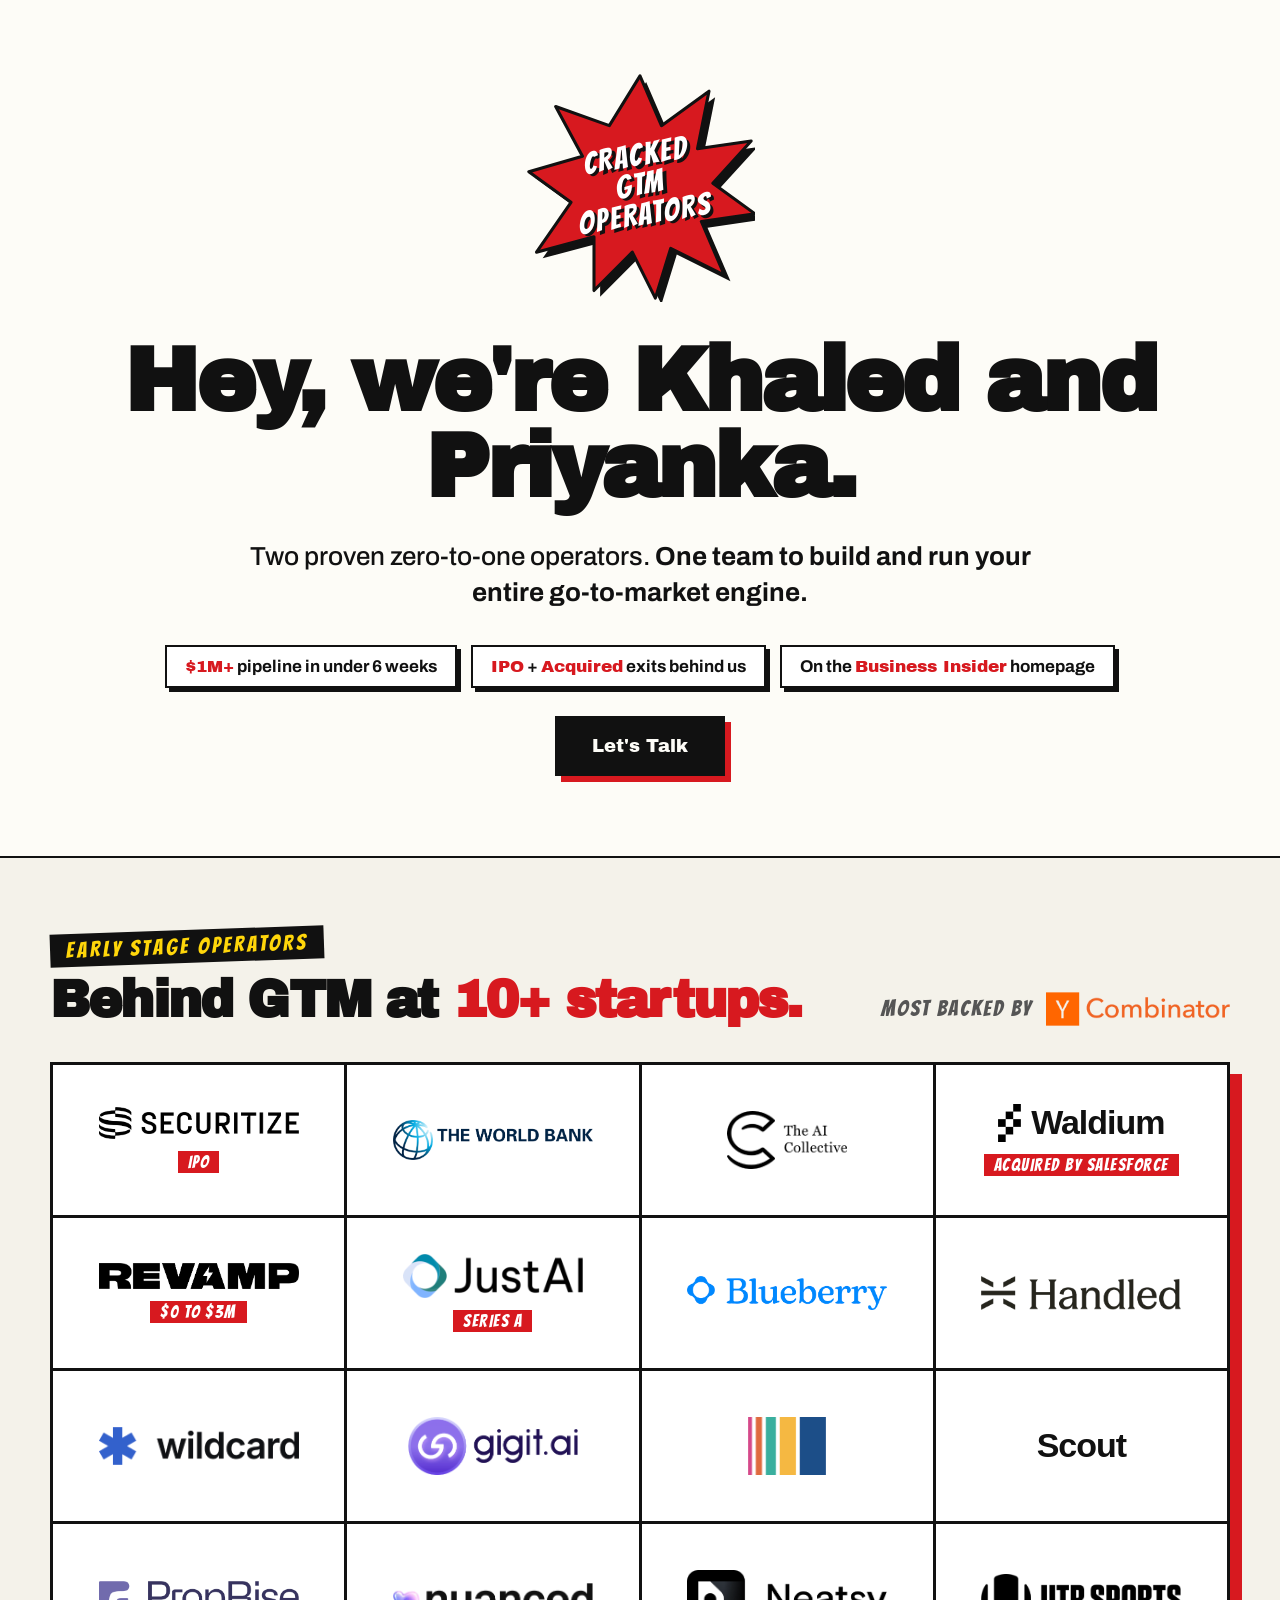
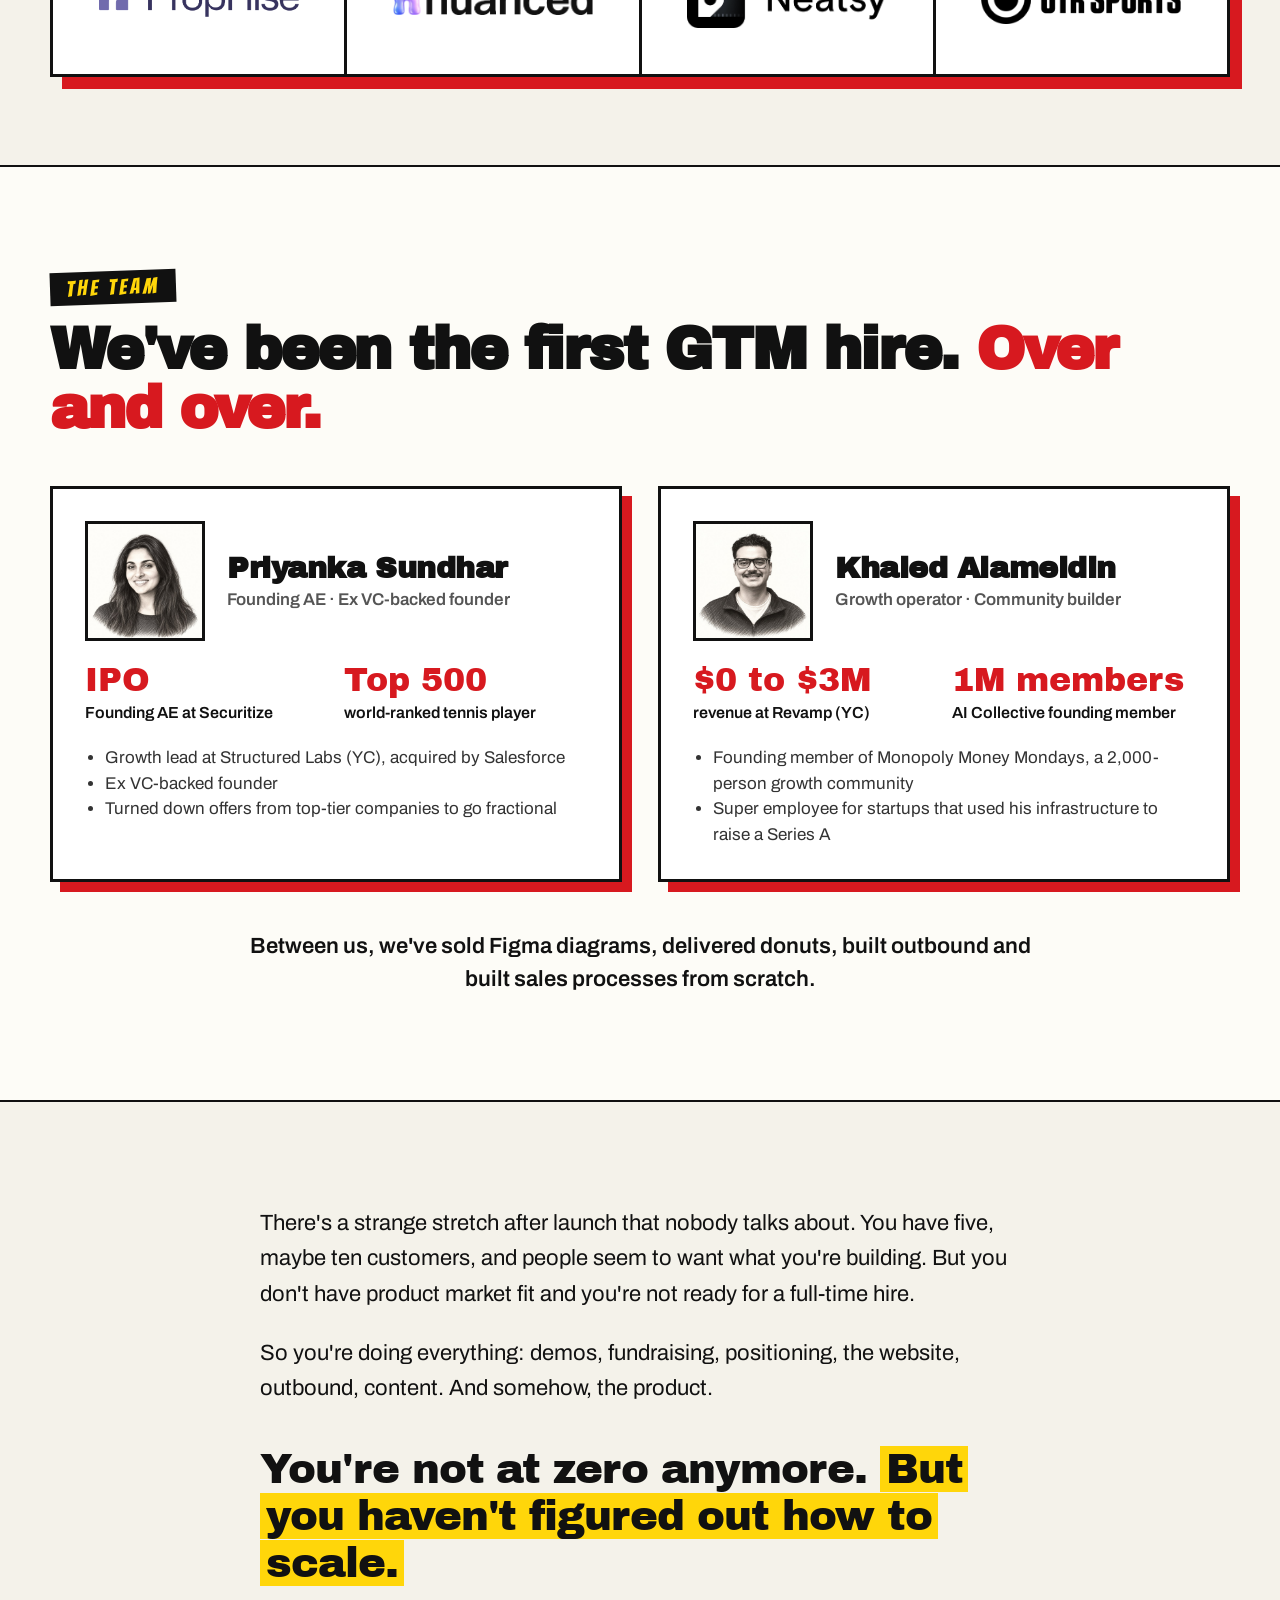
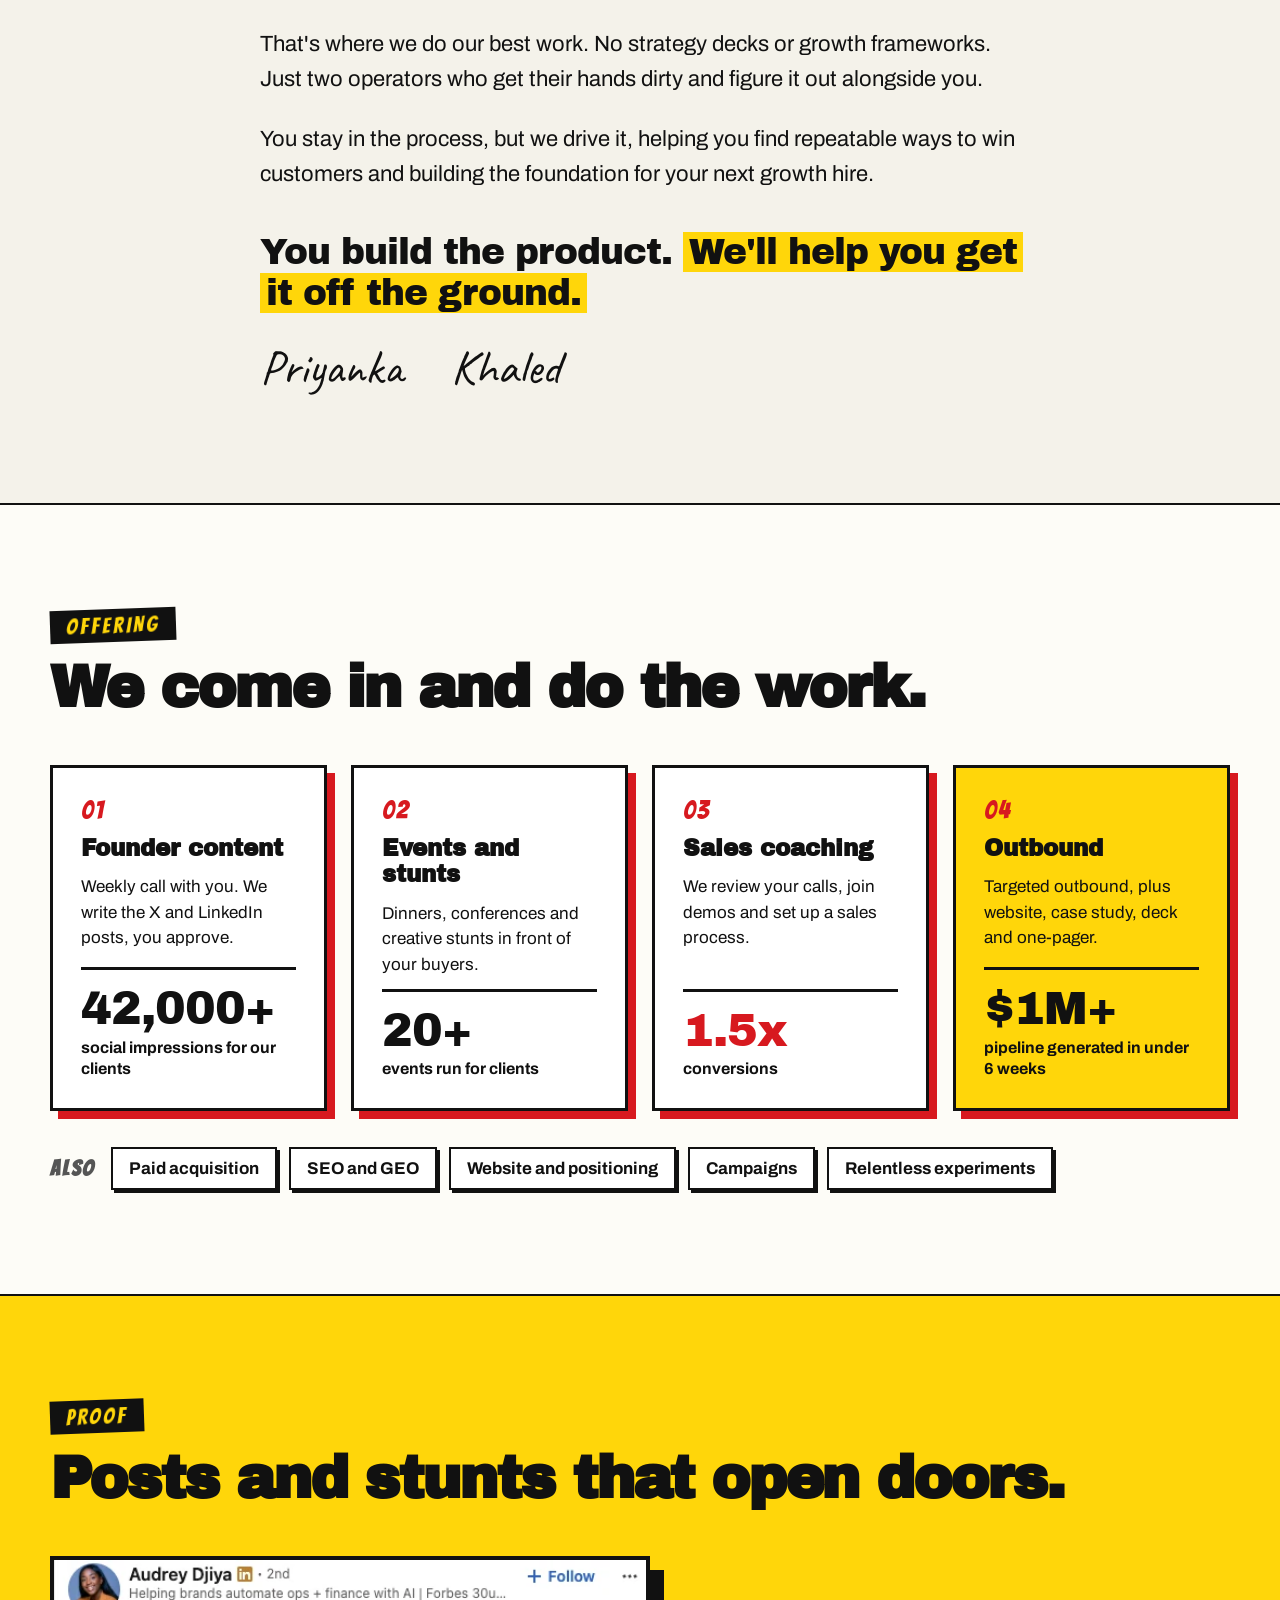
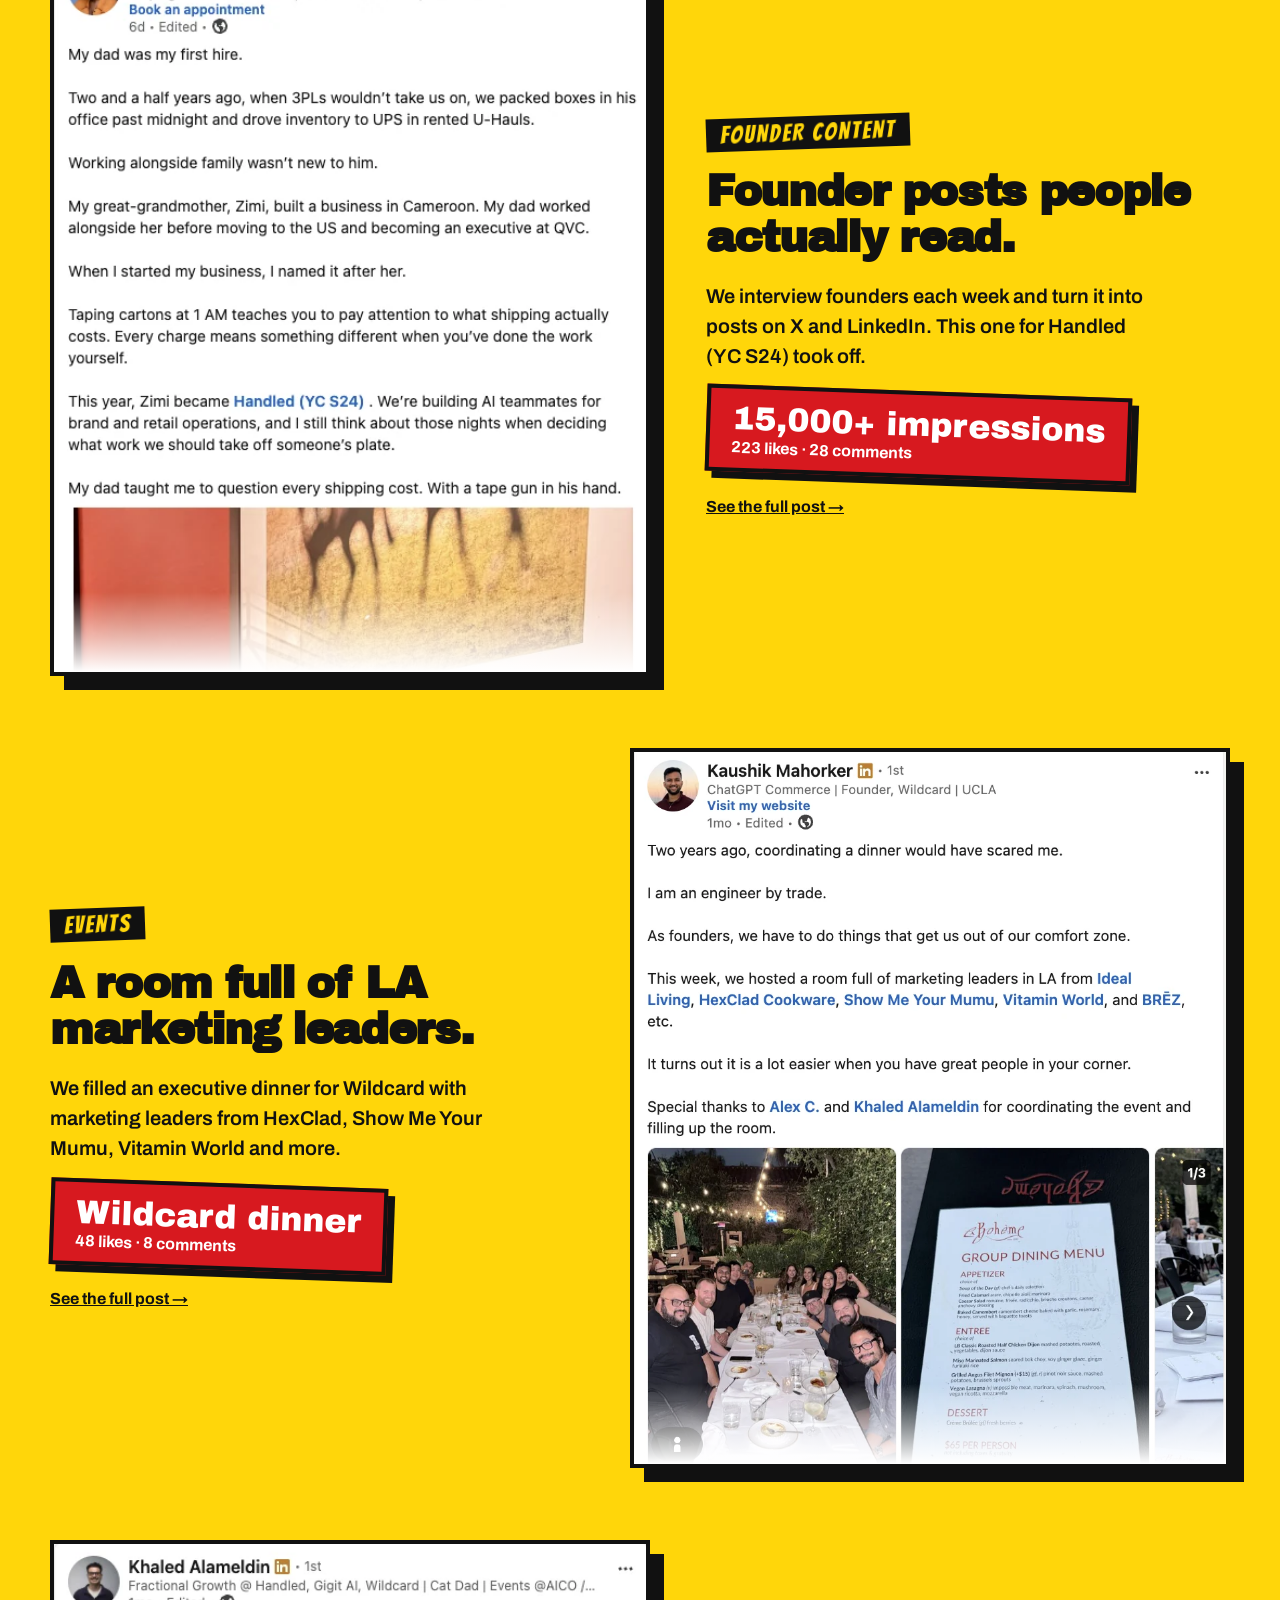
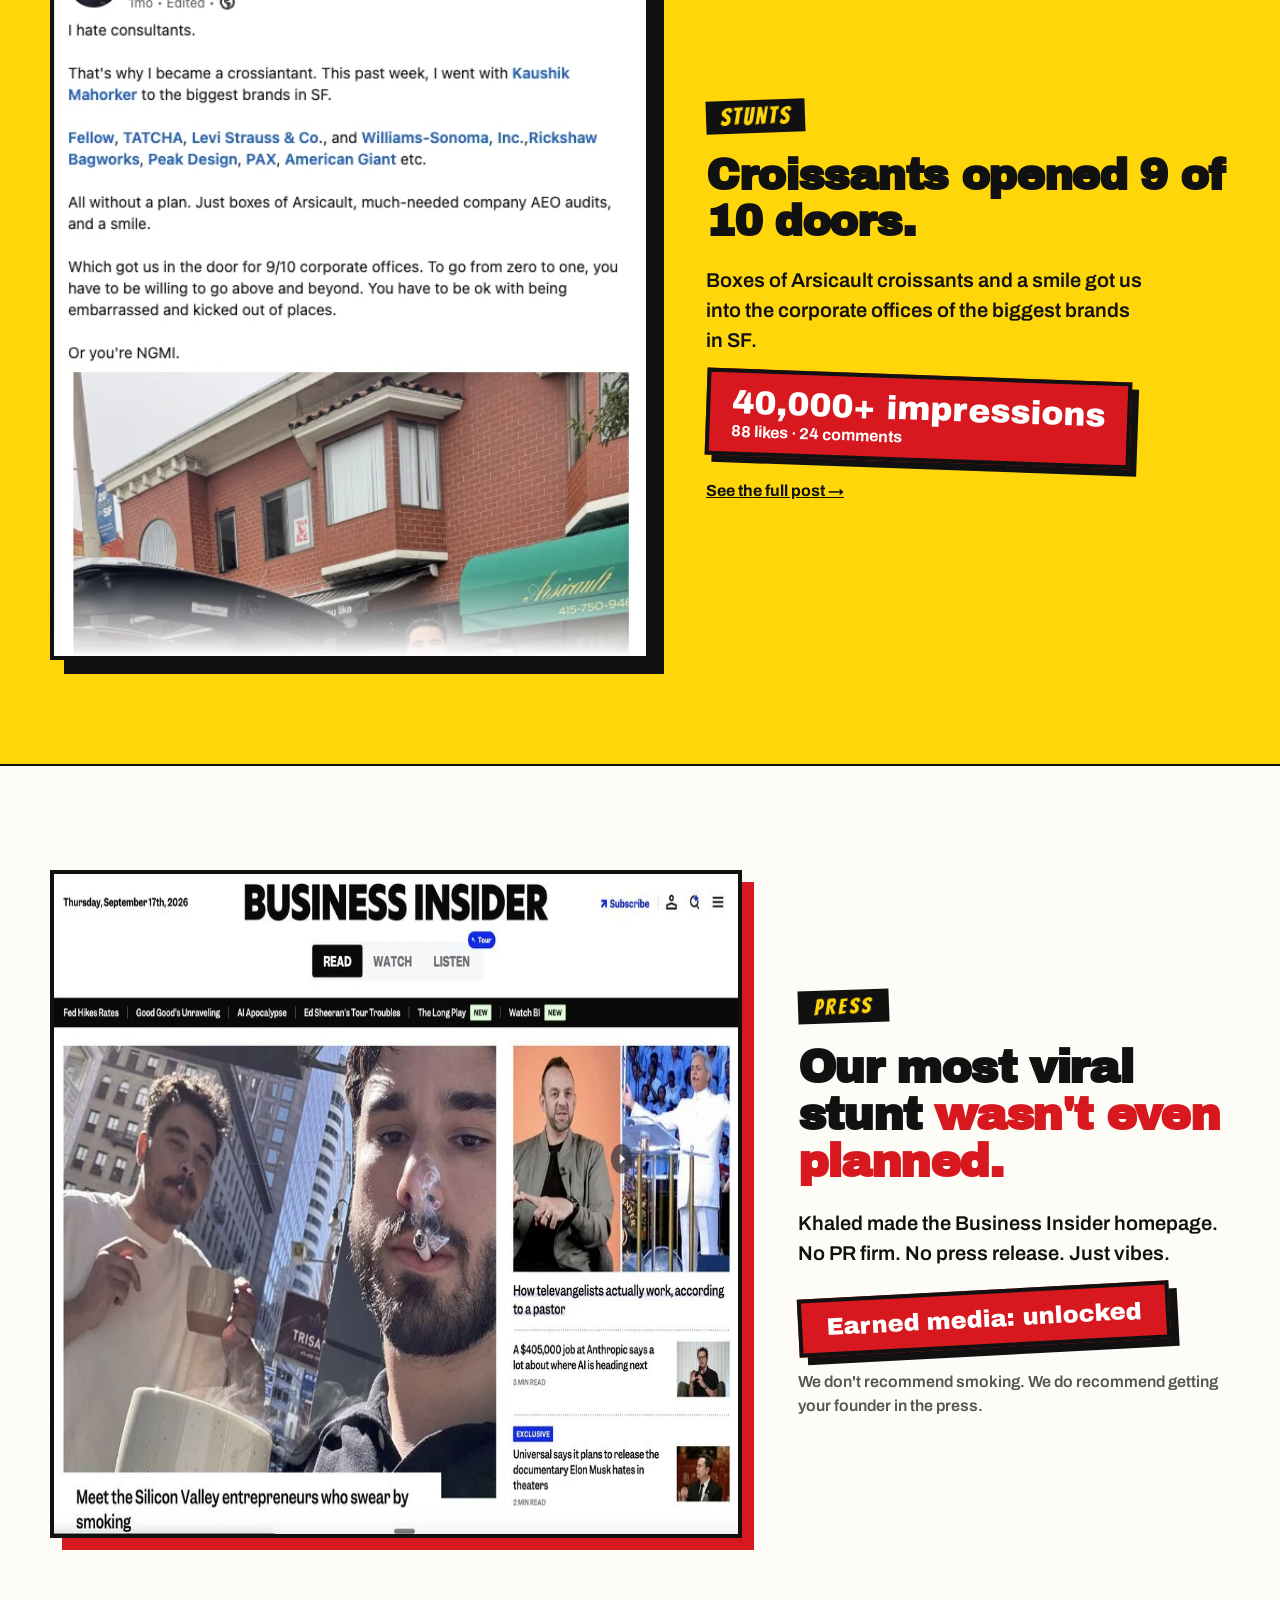
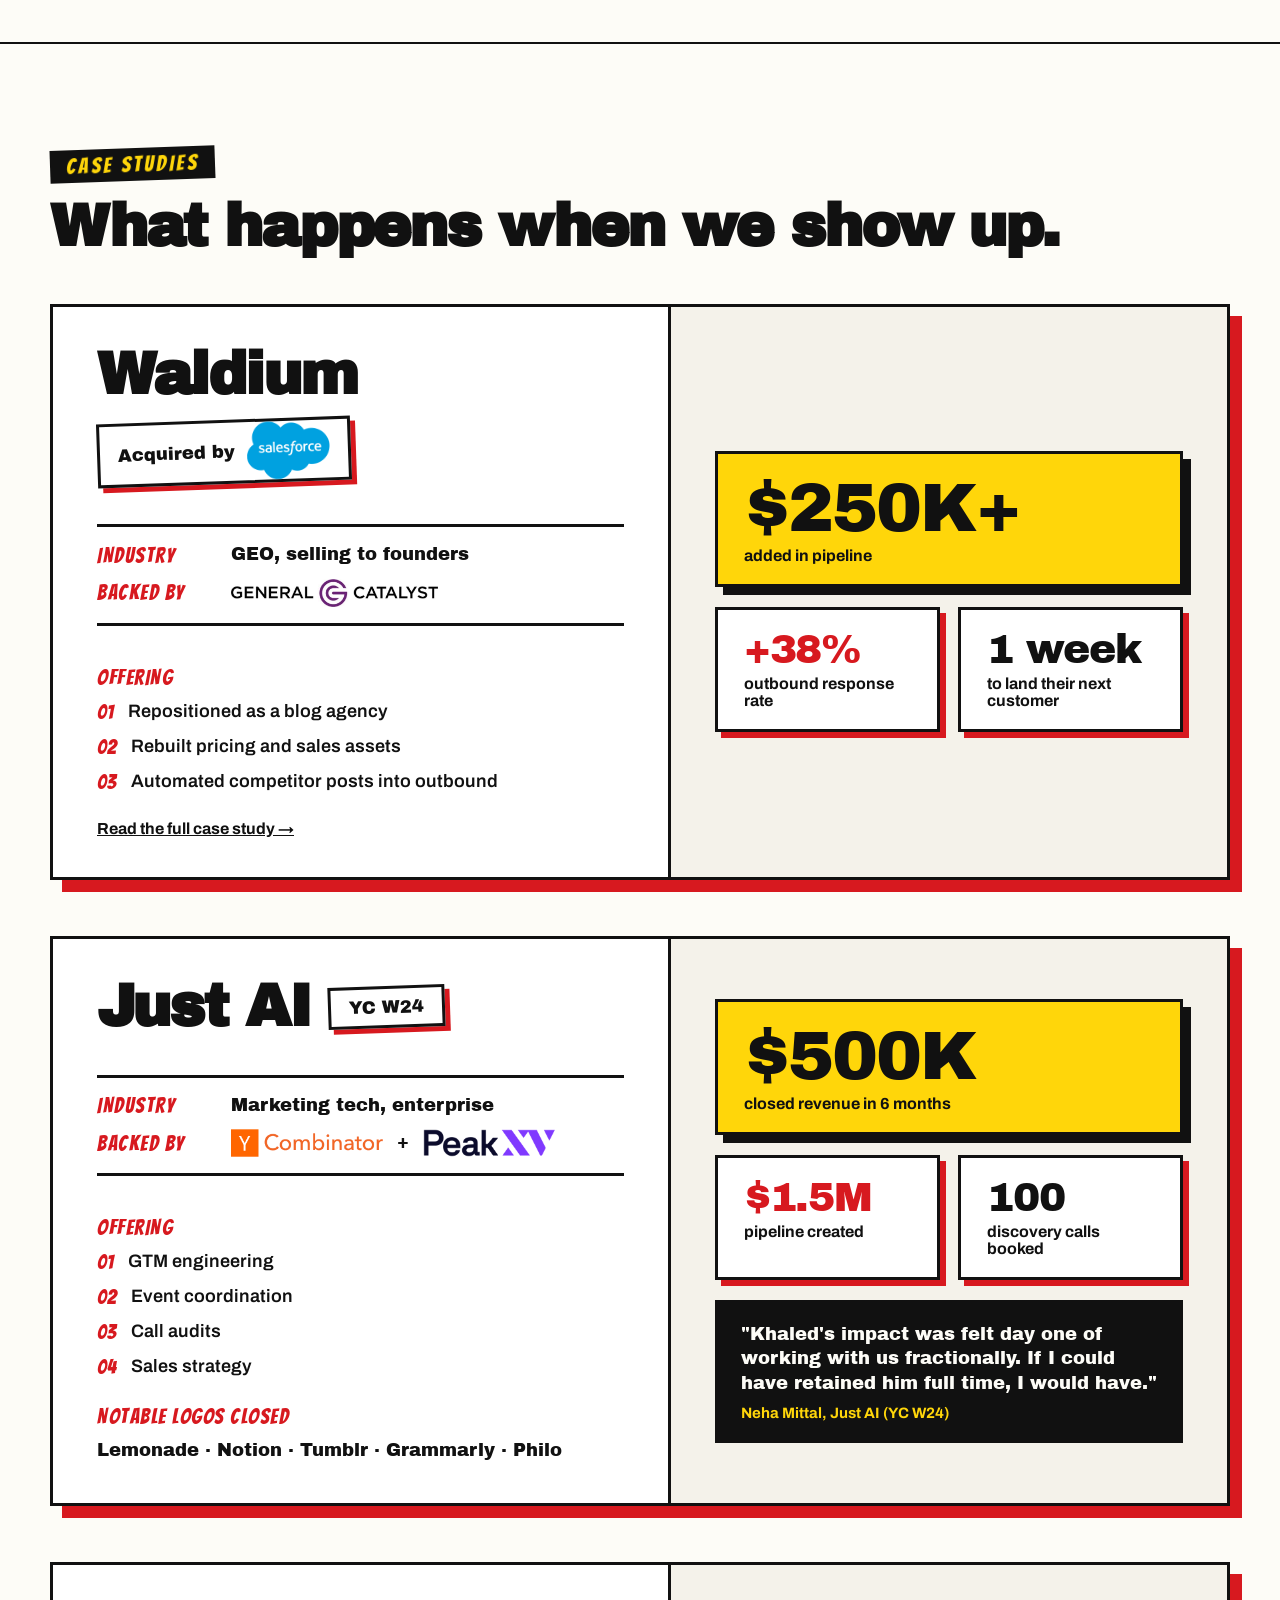
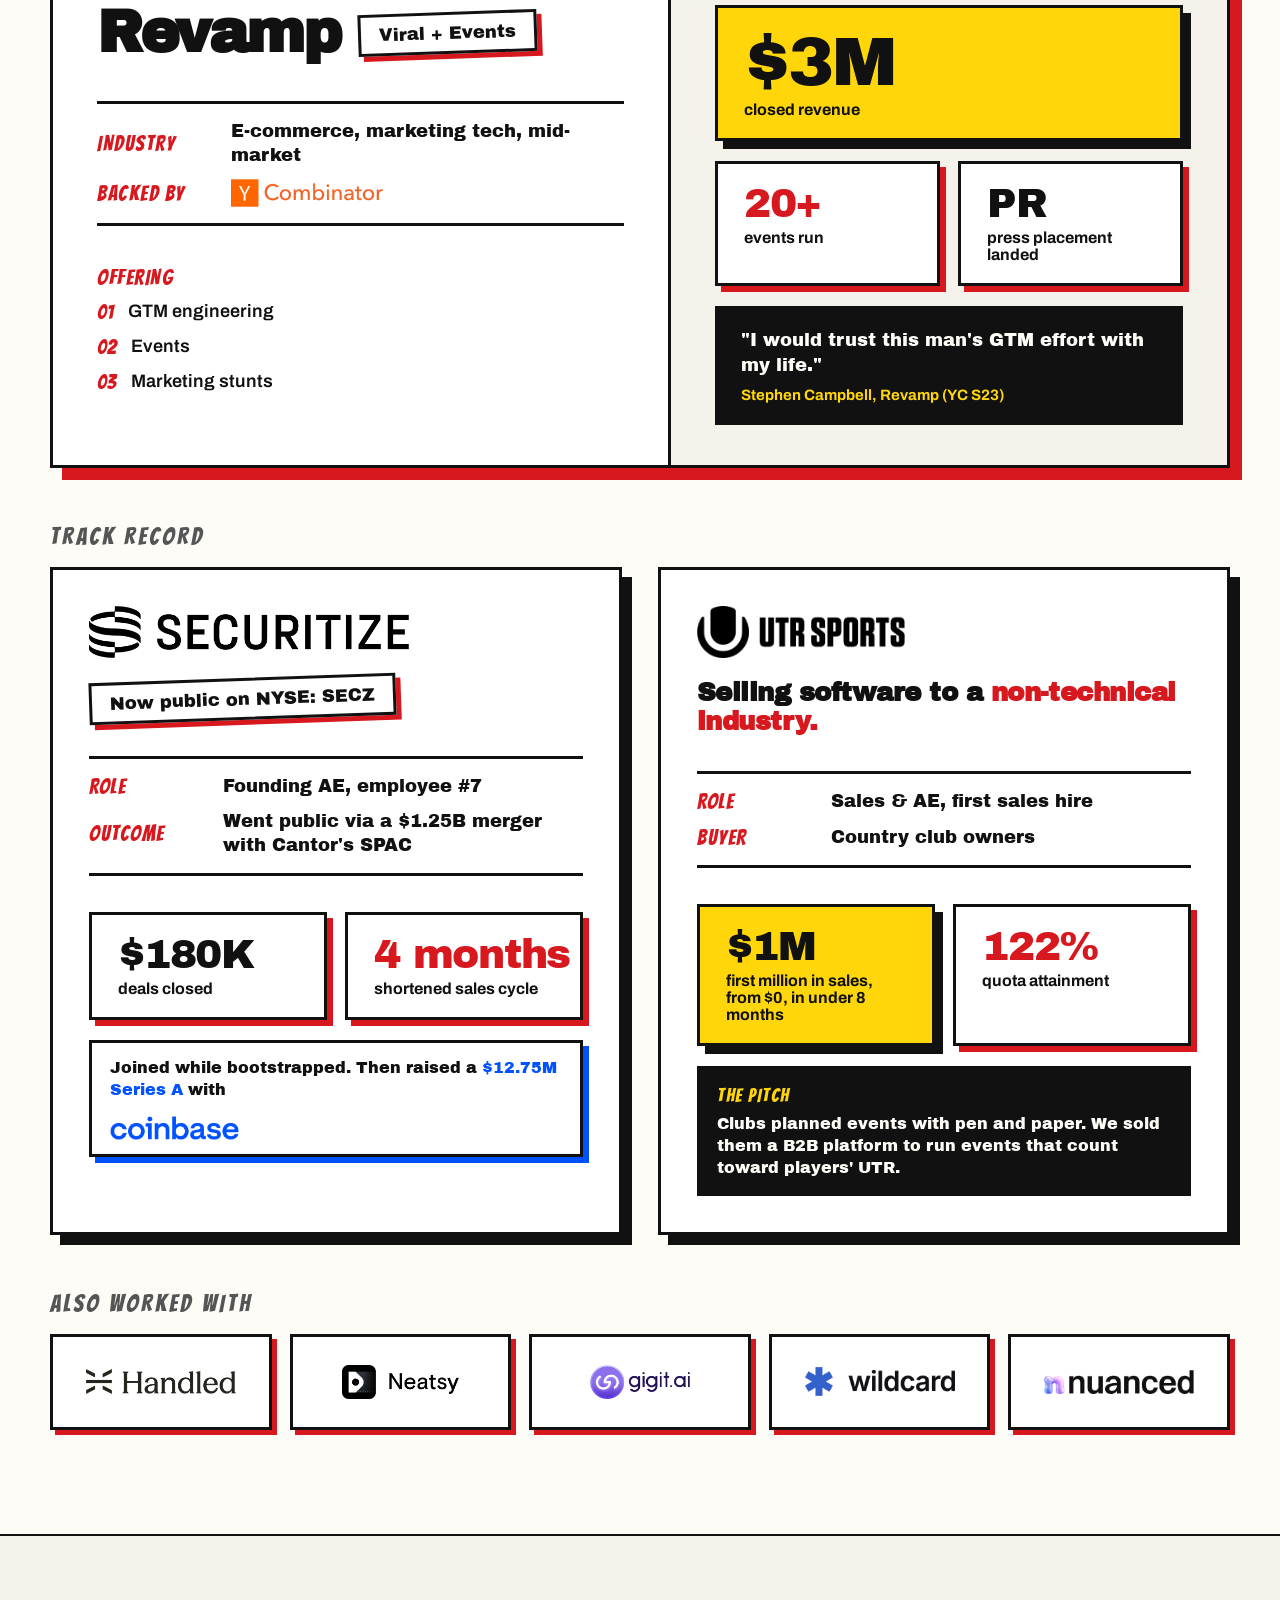
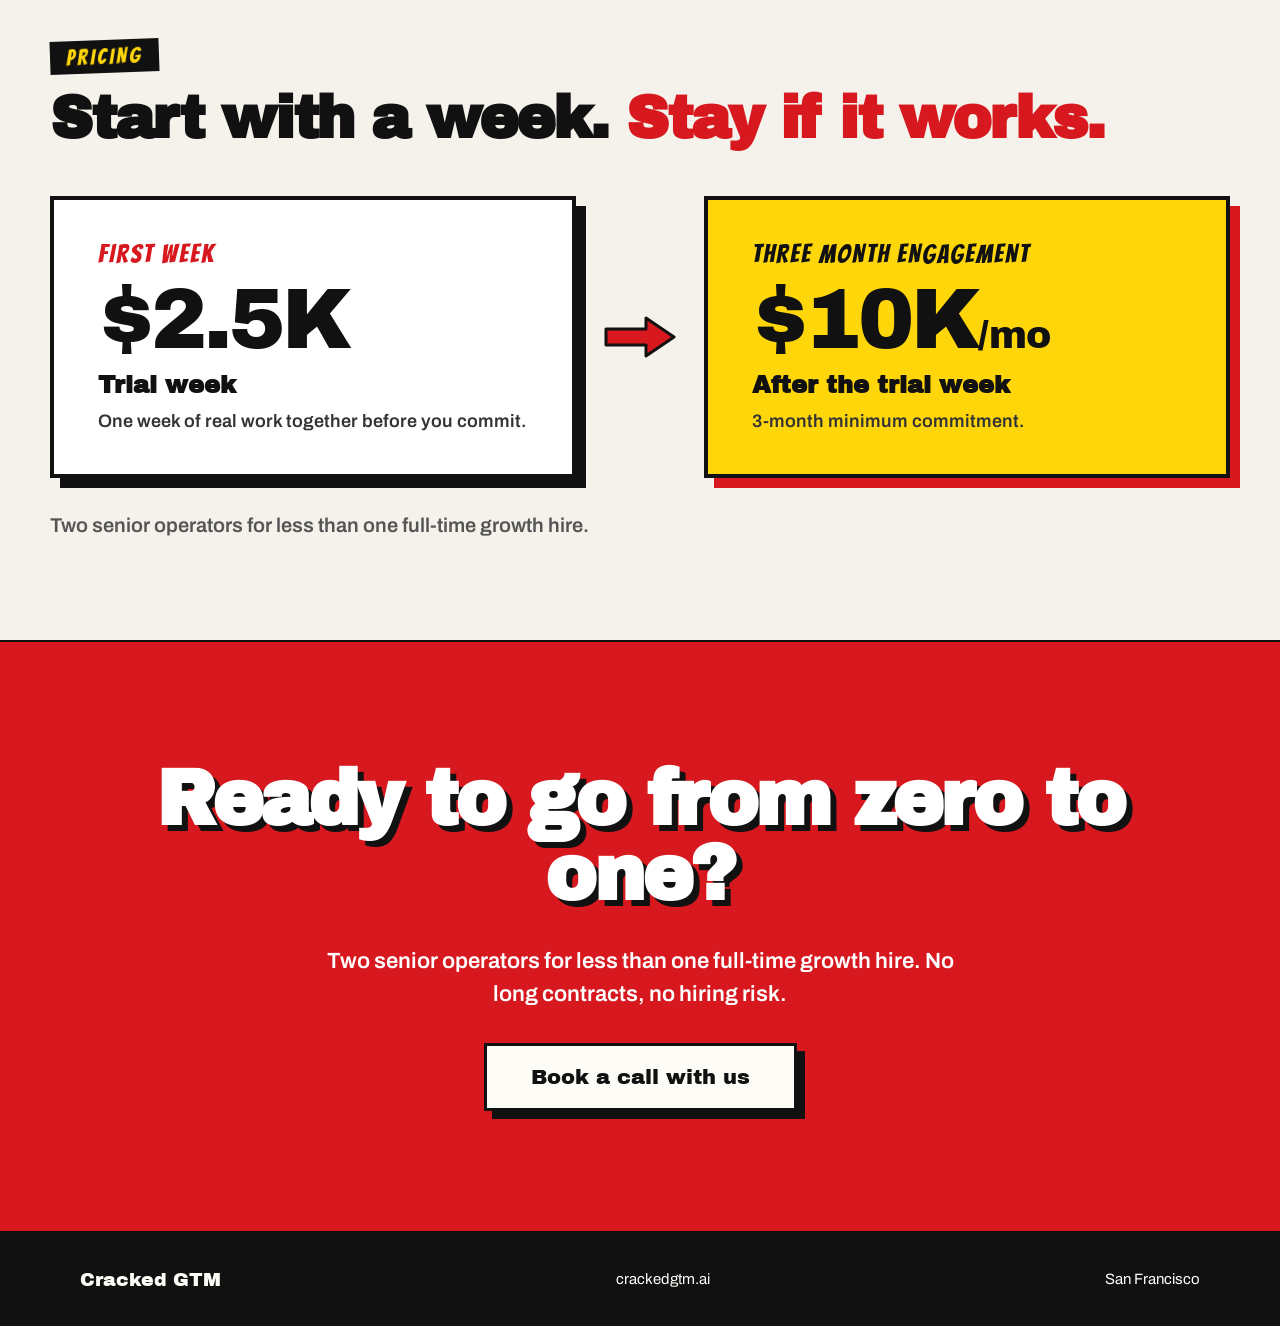
==== index.html @ c41d6ccb "Landing page refresh: logo wall, team bios, offering stats, proof posts, press, case studies, pricin" ====
<!doctype html>
<html lang="en">
<head>
<meta charset="utf-8">
<meta name="viewport" content="width=device-width, initial-scale=1">
<title>Cracked GTM | Zero-to-one go-to-market operators</title>
<meta name="description" content="Two proven zero-to-one operators. One team to build and run your entire go-to-market engine.">
<meta property="og:title" content="Cracked GTM">
<meta property="og:description" content="Two proven zero-to-one operators. One team to build and run your entire go-to-market engine.">
<meta property="og:type" content="website">
<meta property="og:url" content="https://crackedgtm.ai">
<meta name="theme-color" content="#FDFCF7">
<link rel="icon" href="favicon.svg" type="image/svg+xml">
<link rel="preconnect" href="https://fonts.googleapis.com">
<link rel="preconnect" href="https://fonts.gstatic.com" crossorigin>
<link href="https://fonts.googleapis.com/css2?family=Archivo+Black&family=Archivo:wght@400;500;600;700&family=Bangers&family=Caveat:wght@600&display=swap" rel="stylesheet">
<style>
:root{--ink:#111111;--paper:#FDFCF7;--red:#D7191F;--yellow:#FFD60A;--band:#F4F2EA;--muted:#555555}
*{box-sizing:border-box}
html{scroll-behavior:smooth}
body{margin:0;background:var(--paper);color:var(--ink);font-family:'Archivo',system-ui,sans-serif;-webkit-font-smoothing:antialiased}
a{color:var(--ink)}
img{display:block;max-width:100%}
.display{font-family:'Archivo Black',sans-serif}
.comic{font-family:'Bangers',cursive;font-weight:400}
.wrap{width:100%;max-width:1180px;margin:0 auto}
section{border-bottom:2px solid var(--ink);padding:104px 24px}
.hl{background:var(--yellow);padding:0 6px;box-decoration-break:clone;-webkit-box-decoration-break:clone}
.red{color:var(--red)}
.kicker{display:inline-block;align-self:flex-start;padding:5px 16px;background:var(--ink);color:var(--yellow);font-family:'Bangers',cursive;font-size:22px;letter-spacing:3px;transform:rotate(-2deg)}
.sec-head{display:flex;flex-direction:column;gap:16px;margin-bottom:48px}
.sec-head h2{margin:0;font-family:'Archivo Black',sans-serif;font-size:clamp(36px,4.6vw,60px);line-height:1;letter-spacing:-.035em}
.tag{display:inline-block;padding:2px 10px;background:var(--red);color:#fff;font-family:'Bangers',cursive;font-size:17px;letter-spacing:1.5px;white-space:nowrap}

/* hero */
.hero{border-bottom:none;padding:72px 24px 80px;display:flex;flex-direction:column;align-items:center;gap:28px;text-align:center}
.burst{position:relative;width:230px;height:230px}
.burst svg{position:absolute;inset:0;width:100%;height:100%}
.burst span{position:absolute;left:0;right:0;top:30%;font-family:'Bangers',cursive;font-size:31px;line-height:.95;letter-spacing:2px;color:#fff;transform:rotate(-9deg);text-shadow:3px 3px 0 var(--ink)}
.hero h1{margin:8px 0 0;max-width:1060px;font-family:'Archivo Black',sans-serif;font-size:clamp(48px,7vw,92px);line-height:.96;letter-spacing:-.035em}
.hero p{margin:0;max-width:820px;font-size:clamp(20px,2.2vw,26px);line-height:1.4;font-weight:500}
.hero p strong{font-weight:700}
.hero-proof{display:flex;flex-wrap:wrap;justify-content:center;gap:14px;margin-top:6px}
.hero-proof span{padding:10px 18px;background:#fff;border:2px solid var(--ink);box-shadow:4px 4px 0 var(--ink);font-weight:700;font-size:17px}
.hero-proof span b{font-family:'Archivo Black',sans-serif;font-weight:400;color:var(--red)}
.btn{display:inline-flex;align-items:center;justify-content:center;min-height:60px;padding:0 34px;font-family:'Archivo Black',sans-serif;font-size:18px;text-decoration:none;border:3px solid var(--ink);transition:transform .12s ease,box-shadow .12s ease}
.btn:hover{transform:translate(-2px,-2px)}
.btn-dark{background:var(--ink);color:var(--paper);box-shadow:6px 6px 0 var(--red)}
.btn-dark:hover{box-shadow:8px 8px 0 var(--red);color:var(--paper)}
.btn-light{background:var(--paper);color:var(--ink);box-shadow:8px 8px 0 var(--ink);min-height:68px;padding:0 44px;font-size:21px}
.btn-light:hover{box-shadow:10px 10px 0 var(--ink);color:var(--ink)}

/* logo wall */
.logos{border-top:2px solid var(--ink);background:var(--band);padding:72px 24px 88px}
.logos-head{display:flex;justify-content:space-between;align-items:flex-end;gap:24px;flex-wrap:wrap;margin-bottom:36px}
.logos-head h2{margin:12px 0 0;font-family:'Archivo Black',sans-serif;font-size:clamp(32px,4vw,52px);line-height:1;letter-spacing:-.035em}
.backed{display:flex;align-items:center;gap:14px}
.backed span{font-family:'Bangers',cursive;font-size:22px;letter-spacing:2px;color:var(--muted)}
.backed img{height:34px;width:auto}
.logo-wall{display:grid;grid-template-columns:repeat(4,minmax(0,1fr));gap:3px;background:var(--ink);border:3px solid var(--ink);box-shadow:12px 12px 0 var(--red)}
.logo-wall div{min-height:150px;padding:22px 18px;background:#fff;display:flex;flex-direction:column;align-items:center;justify-content:center;gap:12px}
.logo-wall img{max-width:200px;max-height:44px;width:auto;height:auto;object-fit:contain}
.logo-wall .tall img{max-height:58px}
.logo-wall .word{font-family:Arial,sans-serif;font-size:34px;font-weight:700;letter-spacing:-1px}
.logo-wall .wm{display:flex;align-items:center;gap:10px}
.logo-wall .wm img{height:38px;width:auto}

/* team */
.team-grid{display:grid;grid-template-columns:repeat(2,minmax(0,1fr));gap:36px}
.person{padding:32px;background:#fff;border:3px solid var(--ink);box-shadow:10px 10px 0 var(--red);display:flex;flex-direction:column;gap:22px}
.person-top{display:flex;align-items:center;gap:22px}
.person-top img{width:120px;height:120px;flex-shrink:0;object-fit:cover;border:3px solid var(--ink);mix-blend-mode:multiply}
.person h3{margin:0;font-family:'Archivo Black',sans-serif;font-size:30px;letter-spacing:-.015em}
.person .role{margin:6px 0 0;font-size:17px;font-weight:600;color:var(--muted)}
.big-stats{display:grid;grid-template-columns:repeat(2,minmax(0,1fr));gap:16px}
.big-stats div{display:flex;flex-direction:column;gap:4px}
.big-stats b{font-family:'Archivo Black',sans-serif;font-weight:400;font-size:clamp(26px,2.6vw,34px);line-height:1.05;color:var(--red);white-space:nowrap}
.big-stats span{font-size:16px;font-weight:600;line-height:1.35}
.person ul{margin:0;padding:0 0 0 20px;font-size:17px;line-height:1.5;color:#333}
.team-foot{margin:48px auto 0;max-width:820px;font-size:22px;line-height:1.5;text-align:center;font-weight:600}

/* note */
.note{display:flex;justify-content:center;padding:104px 24px 112px;background:var(--band)}
.note .col{width:100%;max-width:760px;display:flex;flex-direction:column;gap:24px;font-size:22px;line-height:1.6}
.note p{margin:0}
.pull{margin:16px 0!important;font-family:'Archivo Black',sans-serif;font-size:clamp(30px,3.6vw,42px);line-height:1.12;letter-spacing:-.025em}
.closer{margin-top:16px!important;font-family:'Archivo Black',sans-serif;font-size:clamp(28px,3vw,36px);line-height:1.15;letter-spacing:-.028em}
.sigs{display:flex;gap:48px;margin-top:4px;font-family:'Caveat',cursive;font-size:48px;line-height:1}

/* offering */
.offer-grid{display:grid;grid-template-columns:repeat(4,minmax(0,1fr));gap:24px}
.offer{padding:28px;background:#fff;border:3px solid var(--ink);box-shadow:8px 8px 0 var(--red);display:flex;flex-direction:column;gap:12px}
.offer.y{background:var(--yellow)}
.offer .n{font-family:'Bangers',cursive;font-size:26px;letter-spacing:2px;color:var(--red)}
.offer h3{margin:0;font-family:'Archivo Black',sans-serif;font-size:23px;line-height:1.15}
.offer p{margin:0;font-size:17px;line-height:1.5}
.offer .result{margin-top:auto;padding-top:16px;border-top:3px solid var(--ink);display:flex;flex-direction:column;gap:4px}
.offer .result b{font-family:'Archivo Black',sans-serif;font-weight:400;font-size:clamp(36px,3.6vw,48px);line-height:1;letter-spacing:-.02em}
.offer .result span{font-size:16px;font-weight:700;line-height:1.35}
.chips{display:flex;flex-wrap:wrap;gap:12px;margin-top:36px;font-size:17px;font-weight:700;align-items:center}
.chips em{font-style:normal;font-family:'Bangers',cursive;font-size:22px;letter-spacing:2px;color:var(--muted);margin-right:4px}
.chips span{padding:10px 16px;background:#fff;border:2px solid var(--ink);box-shadow:3px 3px 0 var(--ink)}

/* proof: posts */
.proof{background:var(--yellow)}
.posts{display:flex;flex-direction:column;gap:72px}
.post{display:grid;grid-template-columns:600px 1fr;gap:56px;align-items:center}
.post.flip{grid-template-columns:1fr 600px}
.post.flip .post-frame{order:2}
.post-frame{display:block;background:#fff;border:4px solid var(--ink);box-shadow:14px 14px 0 var(--ink);overflow:hidden;max-height:720px;position:relative}
.post-frame img{width:100%;height:auto}
.post-frame::after{content:"";position:absolute;left:0;right:0;bottom:0;height:80px;background:linear-gradient(rgba(255,255,255,0),#fff)}
.post-copy{display:flex;flex-direction:column;align-items:flex-start;gap:20px}
.post-copy .k{font-family:'Bangers',cursive;font-size:24px;letter-spacing:2px;padding:4px 14px;background:var(--ink);color:var(--yellow);transform:rotate(-2deg)}
.post-copy h3{margin:0;font-family:'Archivo Black',sans-serif;font-size:clamp(30px,3.4vw,46px);line-height:1.05;letter-spacing:-.03em}
.post-copy p{margin:0;font-size:20px;line-height:1.5;font-weight:600;max-width:440px}
.post-chip{padding:12px 22px;background:var(--red);color:#fff;border:4px solid var(--ink);box-shadow:7px 7px 0 var(--ink);display:flex;flex-direction:column;gap:2px;transform:rotate(2deg)}
.post-chip b{font-family:'Archivo Black',sans-serif;font-weight:400;font-size:clamp(24px,2.6vw,34px);white-space:nowrap}
.post-chip span{font-size:16px;font-weight:700;white-space:nowrap}
.post-open{font-weight:700;font-size:16px}

/* press */
.press-grid{display:grid;grid-template-columns:1.6fr 1fr;gap:56px;align-items:center}
.press-grid > img{width:100%;border:4px solid var(--ink);box-shadow:12px 12px 0 var(--red)}
.press-copy{display:flex;flex-direction:column;gap:22px}
.press-copy h2{margin:0;font-family:'Archivo Black',sans-serif;font-size:clamp(32px,3.6vw,48px);line-height:1.02;letter-spacing:-.03em}
.press-copy p{margin:0;font-size:20px;line-height:1.5;font-weight:600}
.press-copy .stamp{align-self:flex-start;padding:12px 24px;background:var(--red);color:#fff;border:4px solid var(--ink);box-shadow:8px 8px 0 var(--ink);font-family:'Archivo Black',sans-serif;font-size:24px;transform:rotate(-3deg)}
.press-copy .fine{font-size:16px;color:var(--muted)}

/* case studies */
.cases{display:flex;flex-direction:column;gap:56px}
.case{background:#fff;border:3px solid var(--ink);box-shadow:12px 12px 0 var(--red);display:grid;grid-template-columns:1.1fr 1fr}
.case-left{padding:40px 44px;display:flex;flex-direction:column;gap:24px}
.case-name{display:flex;align-items:center;flex-wrap:wrap;gap:18px}
.case-name h3{margin:0;font-family:'Archivo Black',sans-serif;font-size:clamp(40px,4.6vw,64px);line-height:.95;letter-spacing:-.035em}
.badge{display:inline-flex;align-items:center;gap:12px;padding:8px 18px;background:#fff;border:3px solid var(--ink);box-shadow:5px 5px 0 var(--red);transform:rotate(-2deg);font-family:'Archivo Black',sans-serif;font-size:18px;white-space:nowrap}
.badge img{height:58px;width:auto;margin:-8px 0}
.facts{border-top:3px solid var(--ink);border-bottom:3px solid var(--ink);padding:16px 0;display:flex;flex-direction:column;gap:12px}
.facts div{display:flex;align-items:center;gap:16px}
.facts dt{width:118px;flex-shrink:0;font-family:'Bangers',cursive;font-size:21px;letter-spacing:1.5px;color:var(--red)}
.facts dd{margin:0;font-family:'Archivo Black',sans-serif;font-size:18px;line-height:1.3;display:flex;align-items:center;flex-wrap:wrap;gap:14px}
.facts dd img{height:28px;width:auto}
.facts dl{margin:0}
.did h4{margin:0 0 10px;font-family:'Bangers',cursive;font-weight:400;font-size:21px;letter-spacing:1.5px;color:var(--red)}
.did ol{margin:0;padding:0;list-style:none;counter-reset:d;display:flex;flex-direction:column;gap:8px}
.did li{counter-increment:d;display:flex;gap:14px;font-size:18px;font-weight:600;line-height:1.35}
.did li::before{content:counter(d,decimal-leading-zero);font-family:'Bangers',cursive;font-weight:400;font-size:20px;letter-spacing:1px;color:var(--red)}
.closed{font-family:'Archivo Black',sans-serif;font-size:18px;line-height:1.4}
.case-right{padding:40px 44px;background:var(--band);border-left:3px solid var(--ink);display:flex;flex-direction:column;justify-content:center;gap:20px}
.res{padding:20px 26px;background:#fff;border:3px solid var(--ink);box-shadow:6px 6px 0 var(--red);display:flex;flex-direction:column;gap:4px}
.res.hero-res{background:var(--yellow);box-shadow:8px 8px 0 var(--ink)}
.res b{font-family:'Archivo Black',sans-serif;font-weight:400;font-size:clamp(30px,3.2vw,44px);line-height:1;letter-spacing:-.03em;white-space:nowrap}
.res.hero-res b{font-size:clamp(48px,5.4vw,80px)}
.track .res.hero-res b{font-size:clamp(30px,3.2vw,44px)}
.res .red-n{color:var(--red)}
.res span{font-size:16px;font-weight:700}
.res-pair{display:grid;grid-template-columns:repeat(2,minmax(0,1fr));gap:18px}
.quote{margin:0;padding:22px 26px;background:var(--ink);color:var(--paper);display:flex;flex-direction:column;gap:10px}
.quote p{margin:0;font-family:'Archivo Black',sans-serif;font-size:18px;line-height:1.35}
.quote cite{font-style:normal;font-size:15px;font-weight:700;color:var(--yellow)}
.case-link{align-self:flex-start;font-weight:700;font-size:16px}
.track-grid{display:grid;grid-template-columns:repeat(2,minmax(0,1fr));gap:36px}
.track{background:#fff;border:3px solid var(--ink);box-shadow:10px 10px 0 var(--ink);padding:36px;display:flex;flex-direction:column;gap:20px}
.track-logo{height:52px;width:auto;align-self:flex-start}
.track h3{margin:0;font-family:'Archivo Black',sans-serif;font-size:26px;line-height:1.1;letter-spacing:-.02em}
.track .callout{padding:14px 18px;border:3px solid var(--ink);box-shadow:6px 6px 0 #0052FF;display:flex;align-items:center;gap:16px;flex-wrap:wrap;font-family:'Archivo Black',sans-serif;font-size:16px;line-height:1.35}
.track .callout img{height:24px;width:auto}
.track .story{padding:16px 20px;background:var(--ink);color:var(--paper);font-family:'Archivo Black',sans-serif;font-size:16px;line-height:1.4}
.track .story b{display:block;font-family:'Bangers',cursive;font-weight:400;font-size:19px;letter-spacing:1.5px;color:var(--yellow);margin-bottom:4px}
.more-label{margin:56px 0 18px;font-family:'Bangers',cursive;font-weight:400;font-size:24px;letter-spacing:3px;color:var(--muted)}
.mini-grid{display:grid;grid-template-columns:repeat(5,minmax(0,1fr));gap:18px}
.mini-grid div{min-height:96px;padding:12px;display:flex;align-items:center;justify-content:center;background:#fff;border:3px solid var(--ink);box-shadow:5px 5px 0 var(--red)}
.mini-grid img{max-height:34px;max-width:150px;width:auto;height:auto}

/* pricing */
.pricing{background:var(--band)}
.price-row{display:grid;grid-template-columns:1fr auto 1fr;gap:28px;align-items:center}
.price{padding:40px 44px;border:4px solid var(--ink);display:flex;flex-direction:column;gap:10px;background:#fff;box-shadow:10px 10px 0 var(--ink)}
.price.y{background:var(--yellow);box-shadow:10px 10px 0 var(--red)}
.price .k{font-family:'Bangers',cursive;font-size:26px;letter-spacing:2px;color:var(--red)}
.price.y .k{color:var(--ink)}
.price b{font-family:'Archivo Black',sans-serif;font-weight:400;font-size:clamp(56px,6.6vw,96px);line-height:1;letter-spacing:-.035em}
.price b small{font-size:.45em;letter-spacing:-.01em}
.price h3{margin:0;font-family:'Archivo Black',sans-serif;font-size:24px}
.price p{margin:0;font-size:18px;font-weight:600;line-height:1.45;color:#333}
.arrow{width:72px;height:44px}
.price-foot{margin:36px 0 0;font-size:20px;font-weight:600;color:var(--muted)}

/* cta */
.cta{background:var(--red);color:#fff;padding:120px 24px;display:flex;flex-direction:column;align-items:center;gap:32px;text-align:center}
.cta h2{margin:0;max-width:1000px;font-family:'Archivo Black',sans-serif;font-size:clamp(48px,6vw,84px);line-height:.98;letter-spacing:-.035em;text-shadow:6px 6px 0 var(--ink)}
.cta p{margin:0;max-width:640px;font-size:22px;line-height:1.5;font-weight:600}

footer{background:var(--ink);color:var(--paper);padding:36px 80px;display:flex;align-items:center;justify-content:space-between;gap:24px;font-size:15px}
footer a{color:var(--paper)}

@media (max-width:1100px){
  .offer-grid{grid-template-columns:repeat(2,minmax(0,1fr))}
  .mini-grid{grid-template-columns:repeat(3,minmax(0,1fr))}
}
@media (max-width:900px){
  .logo-wall{grid-template-columns:repeat(2,minmax(0,1fr))}
  .team-grid,.track-grid,.press-grid{grid-template-columns:1fr}
  .case{grid-template-columns:1fr}
  .case-right{border-left:none;border-top:3px solid var(--ink)}
  .post,.post.flip{grid-template-columns:1fr;gap:28px}
  .post.flip .post-frame{order:0}
  .post-frame{max-height:640px}
  .price-row{grid-template-columns:1fr}
  .arrow{transform:rotate(90deg);justify-self:center}
}
@media (max-width:820px){
  section{padding:72px 20px}
  .hero{padding:48px 20px 64px}
  .burst{width:180px;height:180px}
  .burst span{font-size:24px}
  .logos{padding:56px 20px 64px}
  .logo-wall div{min-height:120px;padding:16px 10px}
  .logo-wall img{max-width:130px;max-height:34px}
  .logo-wall .word{font-size:26px}
  .tag{font-size:14px}
  .person{padding:24px}
  .person-top img{width:96px;height:96px}
  .note .col{font-size:19px}
  .offer-grid{grid-template-columns:1fr}
  .case-left,.case-right{padding:28px 24px}
  .facts div{flex-direction:column;align-items:flex-start;gap:6px}
  .res-pair{grid-template-columns:1fr 1fr}
  .track{padding:26px}
  .mini-grid{grid-template-columns:repeat(2,minmax(0,1fr))}
  .price{padding:30px 26px}
  .cta{padding:88px 20px}
  .cta p{font-size:19px}
  footer{flex-direction:column;padding:32px 20px;text-align:center}
}
@media (max-width:420px){
  .big-stats{grid-template-columns:1fr}
  .res-pair{grid-template-columns:1fr}
}
</style>
</head>
<body>

<header class="hero" id="top">
  <div class="burst" role="img" aria-label="Cracked GTM logo">
    <svg viewBox="0 0 300 300" aria-hidden="true">
      <polygon points="150,5 178,70 240,25 225,100 295,90 245,145 300,185 230,195 260,265 190,230 170,295 140,235 90,285 90,215 15,235 60,170 5,130 75,110 40,45 110,70" fill="#111111" transform="translate(8,8)"/>
      <polygon points="150,5 178,70 240,25 225,100 295,90 245,145 300,185 230,195 260,265 190,230 170,295 140,235 90,285 90,215 15,235 60,170 5,130 75,110 40,45 110,70" fill="#D7191F" stroke="#111111" stroke-width="4" stroke-linejoin="round"/>
    </svg>
    <span>CRACKED<br>GTM<br>OPERATORS</span>
  </div>
  <h1>Hey, we're Khaled and Priyanka.</h1>
  <p>Two proven zero-to-one operators. <strong>One team to build and run your entire go-to-market engine.</strong></p>
  <div class="hero-proof" aria-label="Highlights">
    <span><b>$1M+</b> pipeline in under 6 weeks</span>
    <span><b>IPO</b> + <b>Acquired</b> exits behind us</span>
    <span>On the <b>Business Insider</b> homepage</span>
  </div>
  <a class="btn btn-dark" href="https://calendly.com/d/dtd7-vd3-fhw/discovery-call" target="_blank" rel="noopener">Let's Talk</a>
</header>

<section class="logos" aria-labelledby="logos-title">
  <div class="wrap">
    <div class="logos-head">
      <div>
        <span class="kicker">EARLY STAGE OPERATORS</span>
        <h2 id="logos-title">Behind GTM at <span class="red">10+ startups.</span></h2>
      </div>
      <div class="backed"><span>MOST BACKED BY</span><img src="assets/logos/ycombinator.png" alt="Y Combinator" width="520" height="96"></div>
    </div>
    <div class="logo-wall">
      <div><img src="assets/logos/securitize.png" alt="Securitize" width="627" height="102"><span class="tag">IPO</span></div>
      <div><img src="assets/logos/world-bank.png" alt="World Bank" width="617" height="124"></div>
      <div class="tall"><img src="assets/logos/ai-collective.png" alt="The AI Collective" width="260" height="126"></div>
      <div><span class="wm"><img src="assets/logos/waldium-mark.png" alt="" width="76" height="126"><span class="word">Waldium</span></span><span class="tag">ACQUIRED BY SALESFORCE</span></div>
      <div><img src="assets/logos/revamp.png" alt="Revamp" width="627" height="80"><span class="tag">$0 TO $3M</span></div>
      <div><img src="assets/logos/justai.png" alt="JustAI" width="410" height="100"><span class="tag">SERIES A</span></div>
      <div><img src="assets/logos/blueberry.png" alt="Blueberry" width="627" height="107"></div>
      <div><img src="assets/logos/handled.png" alt="Handled" width="583" height="98"></div>
      <div><img src="assets/logos/wildcard.png" alt="Wildcard" width="430" height="82"></div>
      <div class="tall"><img src="assets/logos/gigit.png" alt="Gigit" width="369" height="126"></div>
      <div class="tall"><img src="assets/logos/hue.png" alt="Hue" width="171" height="126"></div>
      <div><span class="word">Scout</span></div>
      <div><img src="assets/logos/proprise.png" alt="PropRise" width="627" height="114"></div>
      <div><img src="assets/logos/nuanced.png" alt="Nuanced" width="407" height="66"></div>
      <div class="tall"><img src="assets/logos/neatsy.png" alt="Neatsy" width="433" height="126"></div>
      <div class="tall"><img src="assets/logos/utr.png" alt="Universal Tennis (UTR)" width="503" height="126"></div>
    </div>
  </div>
</section>

<section class="team" id="team">
  <div class="wrap">
    <div class="sec-head">
      <span class="kicker">THE TEAM</span>
      <h2>We've been the first GTM hire. <span class="red">Over and over.</span></h2>
    </div>
    <div class="team-grid">
      <article class="person">
        <div class="person-top">
          <img src="priyanka.jpg" alt="Sketch portrait of Priyanka Sundhar" width="230" height="230">
          <div><h3>Priyanka Sundhar</h3><p class="role">Founding AE · Ex VC-backed founder</p></div>
        </div>
        <div class="big-stats">
          <div><b>IPO</b><span>Founding AE at Securitize</span></div>
          <div><b>Top 500</b><span>world-ranked tennis player</span></div>
        </div>
        <ul>
          <li>Growth lead at Structured Labs (YC), acquired by Salesforce</li>
          <li>Ex VC-backed founder</li>
          <li>Turned down offers from top-tier companies to go fractional</li>
        </ul>
      </article>
      <article class="person">
        <div class="person-top">
          <img src="khaled.jpg" alt="Sketch portrait of Khaled Alameldin" width="230" height="230">
          <div><h3>Khaled Alameldin</h3><p class="role">Growth operator · Community builder</p></div>
        </div>
        <div class="big-stats">
          <div><b>$0 to $3M</b><span>revenue at Revamp (YC)</span></div>
          <div><b>1M members</b><span>AI Collective founding member</span></div>
        </div>
        <ul>
          <li>Founding member of Monopoly Money Mondays, a 2,000-person growth community</li>
          <li>Super employee for startups that used his infrastructure to raise a Series A</li>
        </ul>
      </article>
    </div>
    <p class="team-foot">Between us, we've sold Figma diagrams, delivered donuts, built outbound and built sales processes from scratch.</p>
  </div>
</section>

<section class="note" id="note">
  <div class="col">
    <p>There's a strange stretch after launch that nobody talks about. You have five, maybe ten customers, and people seem to want what you're building. But you don't have product market fit and you're not ready for a full-time hire.</p>
    <p>So you're doing everything: demos, fundraising, positioning, the website, outbound, content. And somehow, the product.</p>
    <p class="pull">You're not at zero anymore. <span class="hl">But you haven't figured out how to scale.</span></p>
    <p>That's where we do our best work. No strategy decks or growth frameworks. Just two operators who get their hands dirty and figure it out alongside you.</p>
    <p>You stay in the process, but we drive it, helping you find repeatable ways to win customers and building the foundation for your next growth hire.</p>
    <p class="closer">You build the product. <span class="hl">We'll help you get it off the ground.</span></p>
    <div class="sigs"><span>Priyanka</span><span>Khaled</span></div>
  </div>
</section>

<section class="offering" id="offering">
  <div class="wrap">
    <div class="sec-head">
      <span class="kicker">OFFERING</span>
      <h2>We come in and do the work.</h2>
    </div>
    <div class="offer-grid">
      <article class="offer">
        <span class="n">01</span>
        <h3>Founder content</h3>
        <p>Weekly call with you. We write the X and LinkedIn posts, you approve.</p>
        <div class="result"><b>42,000+</b><span>social impressions for our clients</span></div>
      </article>
      <article class="offer">
        <span class="n">02</span>
        <h3>Events and stunts</h3>
        <p>Dinners, conferences and creative stunts in front of your buyers.</p>
        <div class="result"><b>20+</b><span>events run for clients</span></div>
      </article>
      <article class="offer">
        <span class="n">03</span>
        <h3>Sales coaching</h3>
        <p>We review your calls, join demos and set up a sales process.</p>
        <div class="result"><b class="red">1.5x</b><span>conversions</span></div>
      </article>
      <article class="offer y">
        <span class="n">04</span>
        <h3>Outbound</h3>
        <p>Targeted outbound, plus website, case study, deck and one-pager.</p>
        <div class="result"><b>$1M+</b><span>pipeline generated in under 6 weeks</span></div>
      </article>
    </div>
    <div class="chips"><em>ALSO</em><span>Paid acquisition</span><span>SEO and GEO</span><span>Website and positioning</span><span>Campaigns</span><span>Relentless experiments</span></div>
  </div>
</section>

<section class="proof" id="proof">
  <div class="wrap">
    <div class="sec-head">
      <span class="kicker">PROOF</span>
      <h2>Posts and stunts that open doors.</h2>
    </div>
    <div class="posts">
      <article class="post">
        <a class="post-frame" href="leeroo-assets/post-audrey.webp" target="_blank" rel="noopener"><img src="leeroo-assets/post-audrey.webp" alt="Audrey Djiya's LinkedIn post for Handled (YC S24)" width="546" height="1235" loading="lazy"></a>
        <div class="post-copy">
          <span class="k">FOUNDER CONTENT</span>
          <h3>Founder posts people actually read.</h3>
          <p>We interview founders each week and turn it into posts on X and LinkedIn. This one for Handled (YC S24) took off.</p>
          <div class="post-chip"><b>15,000+ impressions</b><span>223 likes · 28 comments</span></div>
          <a class="post-open" href="leeroo-assets/post-audrey.webp" target="_blank" rel="noopener">See the full post &rarr;</a>
        </div>
      </article>
      <article class="post flip">
        <a class="post-frame" href="leeroo-assets/post-dinner.webp" target="_blank" rel="noopener"><img src="leeroo-assets/post-dinner.webp" alt="Kaushik Mahorker's LinkedIn post about the Wildcard executive dinner" width="886" height="1150" loading="lazy"></a>
        <div class="post-copy">
          <span class="k">EVENTS</span>
          <h3>A room full of LA marketing leaders.</h3>
          <p>We filled an executive dinner for Wildcard with marketing leaders from HexClad, Show Me Your Mumu, Vitamin World and more.</p>
          <div class="post-chip"><b>Wildcard dinner</b><span>48 likes · 8 comments</span></div>
          <a class="post-open" href="leeroo-assets/post-dinner.webp" target="_blank" rel="noopener">See the full post &rarr;</a>
        </div>
      </article>
      <article class="post">
        <a class="post-frame" href="leeroo-assets/post-croissant.webp" target="_blank" rel="noopener"><img src="leeroo-assets/post-croissant.webp" alt="Khaled's LinkedIn post about delivering croissants to SF brands" width="550" height="1135" loading="lazy"></a>
        <div class="post-copy">
          <span class="k">STUNTS</span>
          <h3>Croissants opened 9 of 10 doors.</h3>
          <p>Boxes of Arsicault croissants and a smile got us into the corporate offices of the biggest brands in SF.</p>
          <div class="post-chip"><b>40,000+ impressions</b><span>88 likes · 24 comments</span></div>
          <a class="post-open" href="leeroo-assets/post-croissant.webp" target="_blank" rel="noopener">See the full post &rarr;</a>
        </div>
      </article>
    </div>
  </div>
</section>

<section class="press" id="press">
  <div class="wrap press-grid">
    <img src="assets/business-insider.webp" alt="Business Insider homepage leading with a story featuring Khaled" width="965" height="668" loading="lazy">
    <div class="press-copy">
      <span class="kicker">PRESS</span>
      <h2>Our most viral stunt <span class="red">wasn't even planned.</span></h2>
      <p>Khaled made the Business Insider homepage. No PR firm. No press release. Just vibes.</p>
      <span class="stamp">Earned media: unlocked</span>
      <p class="fine">We don't recommend smoking. We do recommend getting your founder in the press.</p>
    </div>
  </div>
</section>

<section class="work" id="work">
  <div class="wrap">
    <div class="sec-head">
      <span class="kicker">CASE STUDIES</span>
      <h2>What happens when we show up.</h2>
    </div>
    <div class="cases">

      <article class="case">
        <div class="case-left">
          <div class="case-name"><h3>Waldium</h3><span class="badge">Acquired by <img src="assets/logos/salesforce.png" alt="Salesforce" width="800" height="560"></span></div>
          <dl class="facts">
            <div><dt>INDUSTRY</dt><dd>GEO, selling to founders</dd></div>
            <div><dt>BACKED BY</dt><dd><img src="assets/logos/general-catalyst.png" alt="General Catalyst" width="760" height="103"></dd></div>
          </dl>
          <div class="did"><h4>OFFERING</h4><ol><li>Repositioned as a blog agency</li><li>Rebuilt pricing and sales assets</li><li>Automated competitor posts into outbound</li></ol></div>
          <a class="case-link" href="waldium.html">Read the full case study &rarr;</a>
        </div>
        <div class="case-right">
          <div class="res hero-res"><b>$250K+</b><span>added in pipeline</span></div>
          <div class="res-pair">
            <div class="res"><b class="red-n">+38%</b><span>outbound response rate</span></div>
            <div class="res"><b>1 week</b><span>to land their next customer</span></div>
          </div>
        </div>
      </article>

      <article class="case">
        <div class="case-left">
          <div class="case-name"><h3>Just AI</h3><span class="badge">YC W24</span></div>
          <dl class="facts">
            <div><dt>INDUSTRY</dt><dd>Marketing tech, enterprise</dd></div>
            <div><dt>BACKED BY</dt><dd><img src="assets/logos/ycombinator.png" alt="Y Combinator" width="520" height="96"> + <img src="assets/logos/peak-xv.png" alt="Peak XV" width="800" height="168"></dd></div>
          </dl>
          <div class="did"><h4>OFFERING</h4><ol><li>GTM engineering</li><li>Event coordination</li><li>Call audits</li><li>Sales strategy</li></ol></div>
          <div class="did"><h4>NOTABLE LOGOS CLOSED</h4><p class="closed" style="margin:0">Lemonade · Notion · Tumblr · Grammarly · Philo</p></div>
        </div>
        <div class="case-right">
          <div class="res hero-res"><b>$500K</b><span>closed revenue in 6 months</span></div>
          <div class="res-pair">
            <div class="res"><b class="red-n">$1.5M</b><span>pipeline created</span></div>
            <div class="res"><b>100</b><span>discovery calls booked</span></div>
          </div>
          <blockquote class="quote"><p>"Khaled's impact was felt day one of working with us fractionally. If I could have retained him full time, I would have."</p><cite>Neha Mittal, Just AI (YC W24)</cite></blockquote>
        </div>
      </article>

      <article class="case">
        <div class="case-left">
          <div class="case-name"><h3>Revamp</h3><span class="badge">Viral + Events</span></div>
          <dl class="facts">
            <div><dt>INDUSTRY</dt><dd>E-commerce, marketing tech, mid-market</dd></div>
            <div><dt>BACKED BY</dt><dd><img src="assets/logos/ycombinator.png" alt="Y Combinator" width="520" height="96"></dd></div>
          </dl>
          <div class="did"><h4>OFFERING</h4><ol><li>GTM engineering</li><li>Events</li><li>Marketing stunts</li></ol></div>
        </div>
        <div class="case-right">
          <div class="res hero-res"><b>$3M</b><span>closed revenue</span></div>
          <div class="res-pair">
            <div class="res"><b class="red-n">20+</b><span>events run</span></div>
            <div class="res"><b>PR</b><span>press placement landed</span></div>
          </div>
          <blockquote class="quote"><p>"I would trust this man's GTM effort with my life."</p><cite>Stephen Campbell, Revamp (YC S23)</cite></blockquote>
        </div>
      </article>

    </div>

    <p class="more-label">TRACK RECORD</p>
    <div class="track-grid">
      <article class="track">
        <img class="track-logo" src="assets/logos/securitize.png" alt="Securitize" width="627" height="102">
        <span class="badge" style="align-self:flex-start">Now public on NYSE: SECZ</span>
        <dl class="facts">
          <div><dt>ROLE</dt><dd>Founding AE, employee #7</dd></div>
          <div><dt>OUTCOME</dt><dd>Went public via a $1.25B merger with Cantor's SPAC</dd></div>
        </dl>
        <div class="res-pair">
          <div class="res"><b>$180K</b><span>deals closed</span></div>
          <div class="res"><b class="red-n">4 months</b><span>shortened sales cycle</span></div>
        </div>
        <div class="callout"><span>Joined while bootstrapped. Then raised a <span style="color:#0052FF">$12.75M Series A</span> with</span><img src="assets/logos/coinbase.png" alt="Coinbase" width="800" height="149"></div>
      </article>
      <article class="track">
        <img class="track-logo" src="assets/logos/utr.png" alt="Universal Tennis (UTR)" width="503" height="126">
        <h3>Selling software to a <span class="red">non-technical industry.</span></h3>
        <dl class="facts">
          <div><dt>ROLE</dt><dd>Sales &amp; AE, first sales hire</dd></div>
          <div><dt>BUYER</dt><dd>Country club owners</dd></div>
        </dl>
        <div class="res-pair">
          <div class="res hero-res"><b>$1M</b><span>first million in sales, from $0, in under 8 months</span></div>
          <div class="res"><b class="red-n">122%</b><span>quota attainment</span></div>
        </div>
        <div class="story"><b>THE PITCH</b>Clubs planned events with pen and paper. We sold them a B2B platform to run events that count toward players' UTR.</div>
      </article>
    </div>

    <p class="more-label">ALSO WORKED WITH</p>
    <div class="mini-grid">
      <div><img src="assets/logos/handled.png" alt="Handled" width="583" height="98"></div>
      <div><img src="assets/logos/neatsy.png" alt="Neatsy" width="433" height="126"></div>
      <div><img src="assets/logos/gigit.png" alt="Gigit AI" width="369" height="126"></div>
      <div><img src="assets/logos/wildcard.png" alt="Wildcard" width="430" height="82"></div>
      <div><img src="assets/logos/nuanced.png" alt="Nuanced" width="407" height="66"></div>
    </div>
  </div>
</section>

<section class="pricing" id="pricing">
  <div class="wrap">
    <div class="sec-head">
      <span class="kicker">PRICING</span>
      <h2>Start with a week. <span class="red">Stay if it works.</span></h2>
    </div>
    <div class="price-row">
      <article class="price">
        <span class="k">FIRST WEEK</span>
        <b>$2.5K</b>
        <h3>Trial week</h3>
        <p>One week of real work together before you commit.</p>
      </article>
      <svg class="arrow" viewBox="0 0 72 44" aria-hidden="true"><path d="M2 14h40V3l28 19-28 19V30H2z" fill="#D7191F" stroke="#111111" stroke-width="3" stroke-linejoin="round"/></svg>
      <article class="price y">
        <span class="k">THREE MONTH ENGAGEMENT</span>
        <b>$10K<small>/mo</small></b>
        <h3>After the trial week</h3>
        <p>3-month minimum commitment.</p>
      </article>
    </div>
    <p class="price-foot">Two senior operators for less than one full-time growth hire.</p>
  </div>
</section>

<section class="cta" id="book">
  <h2>Ready to go from zero to one?</h2>
  <p>Two senior operators for less than one full-time growth hire. No long contracts, no hiring risk.</p>
  <a class="btn btn-light" href="https://calendly.com/d/dtd7-vd3-fhw/discovery-call" target="_blank" rel="noopener">Book a call with us</a>
</section>

<footer>
  <span class="display" style="font-size:19px">Cracked GTM</span>
  <span>crackedgtm.ai</span>
  <span>San Francisco</span>
</footer>

</body>
</html>
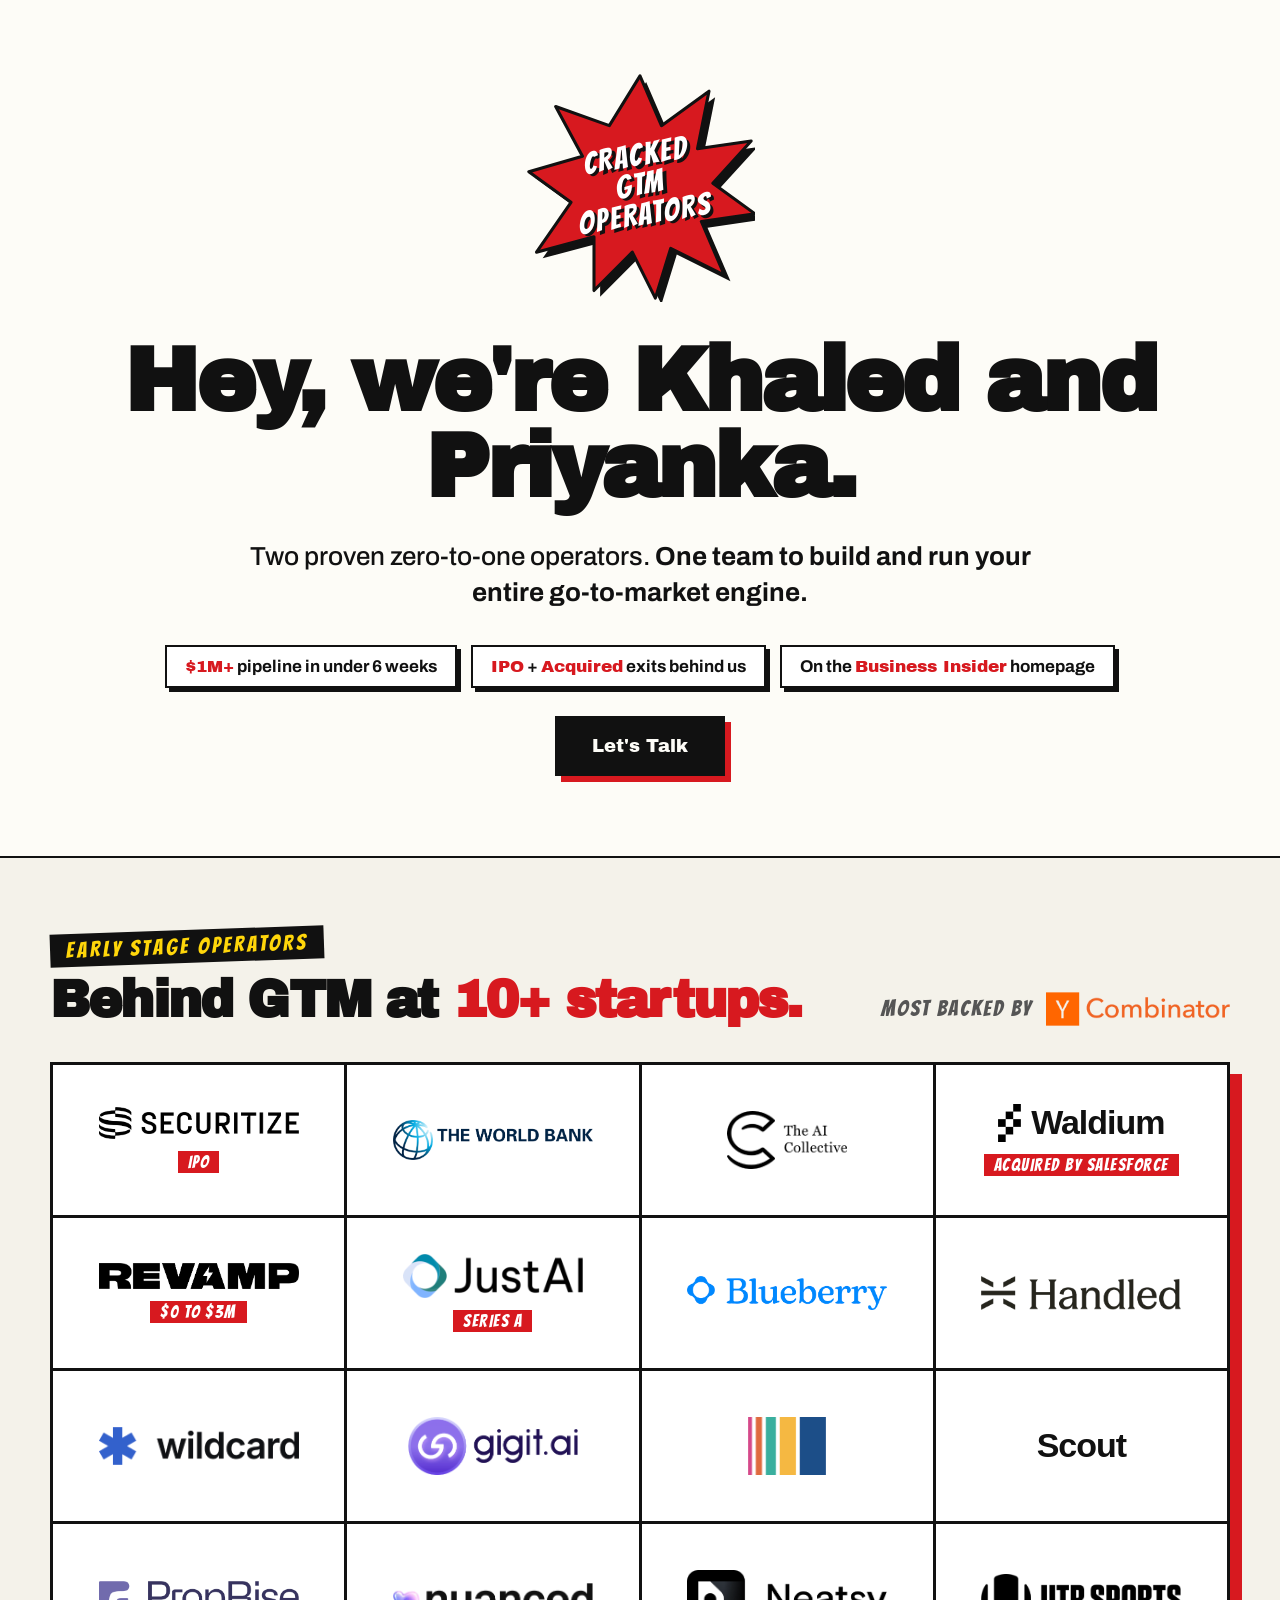
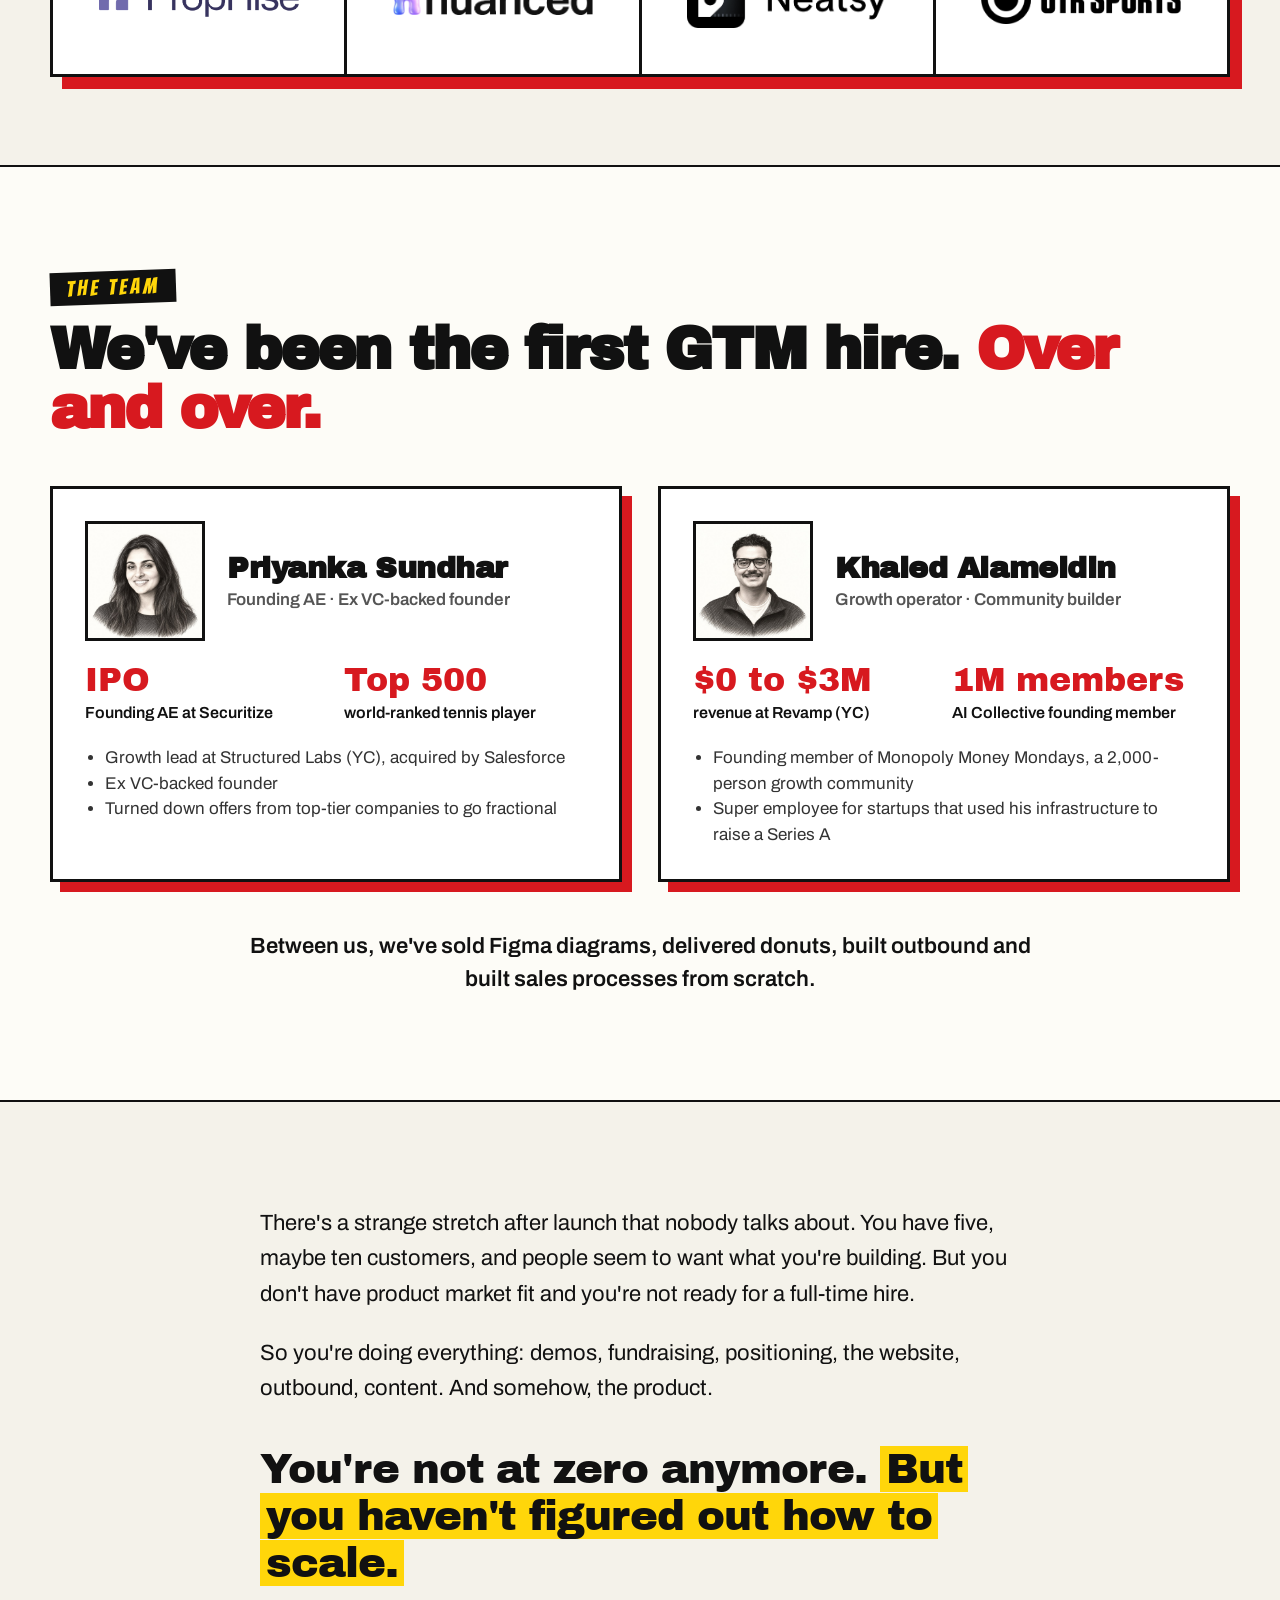
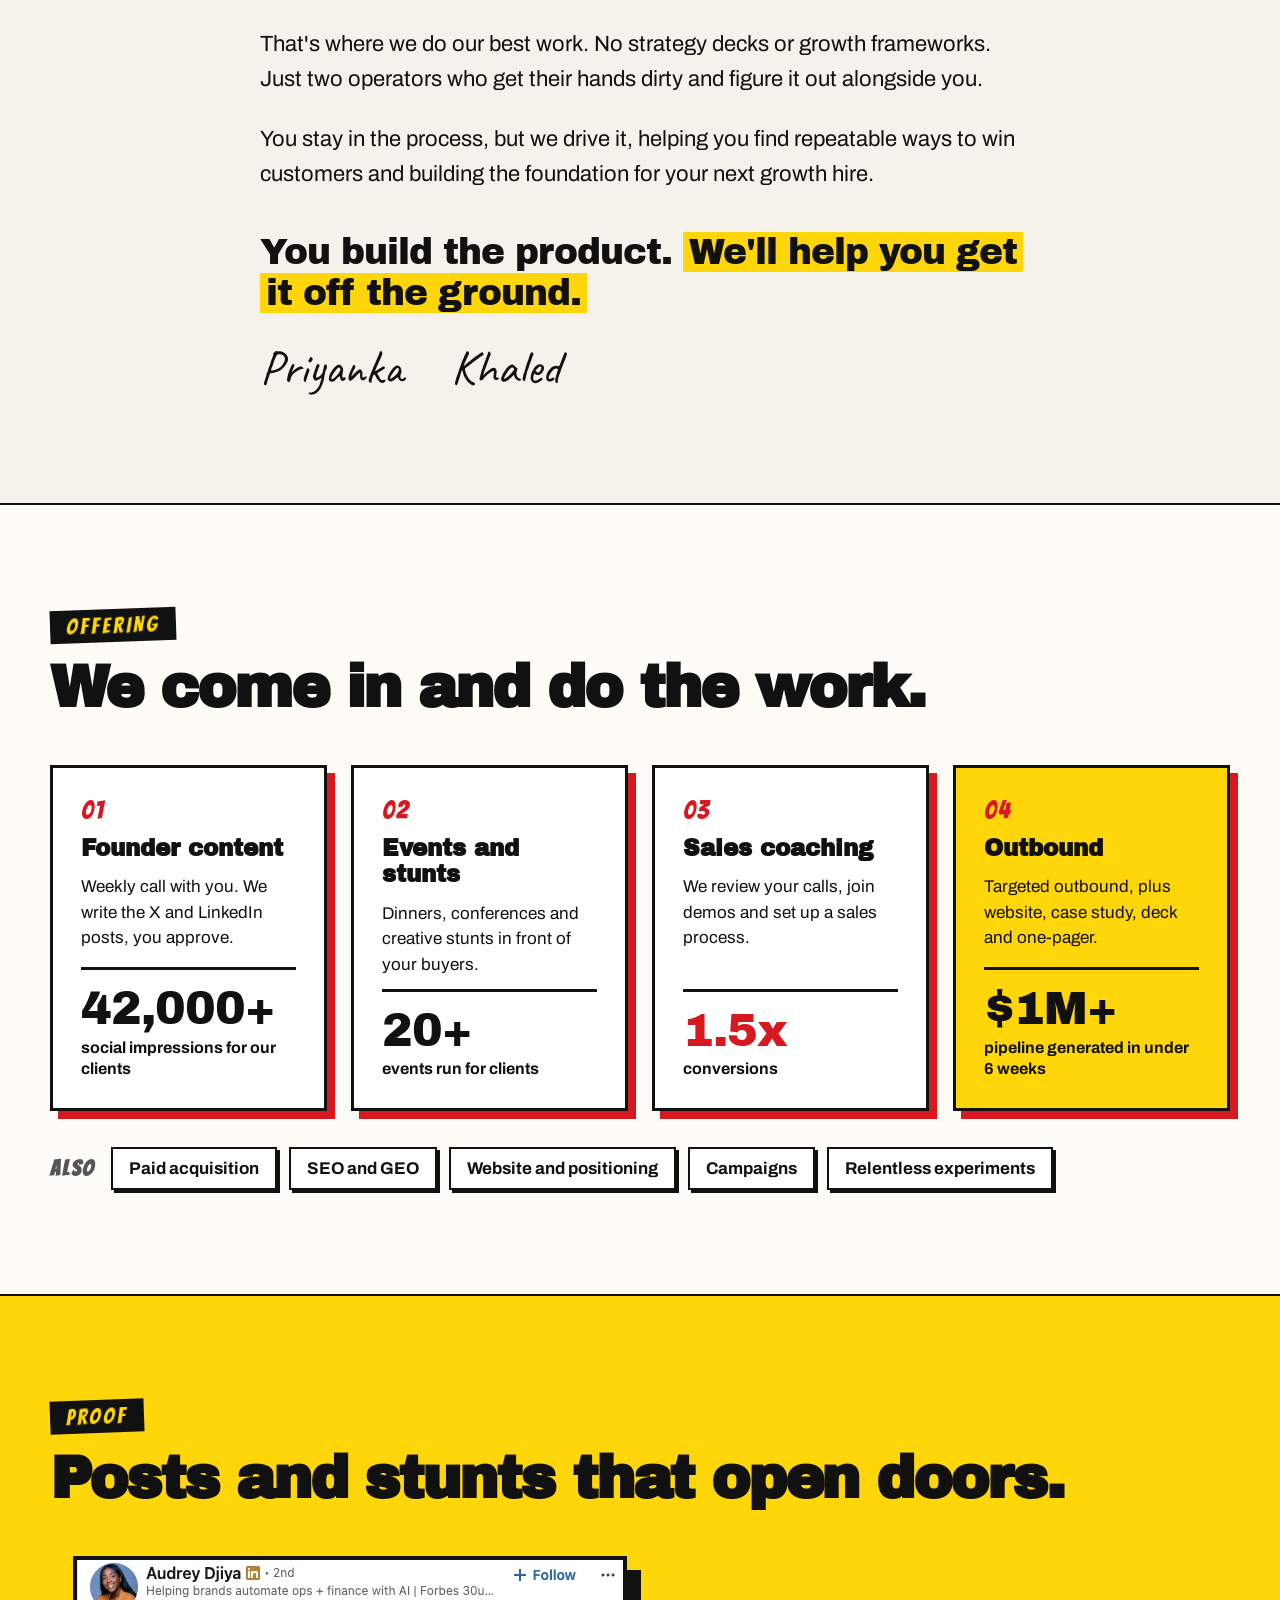
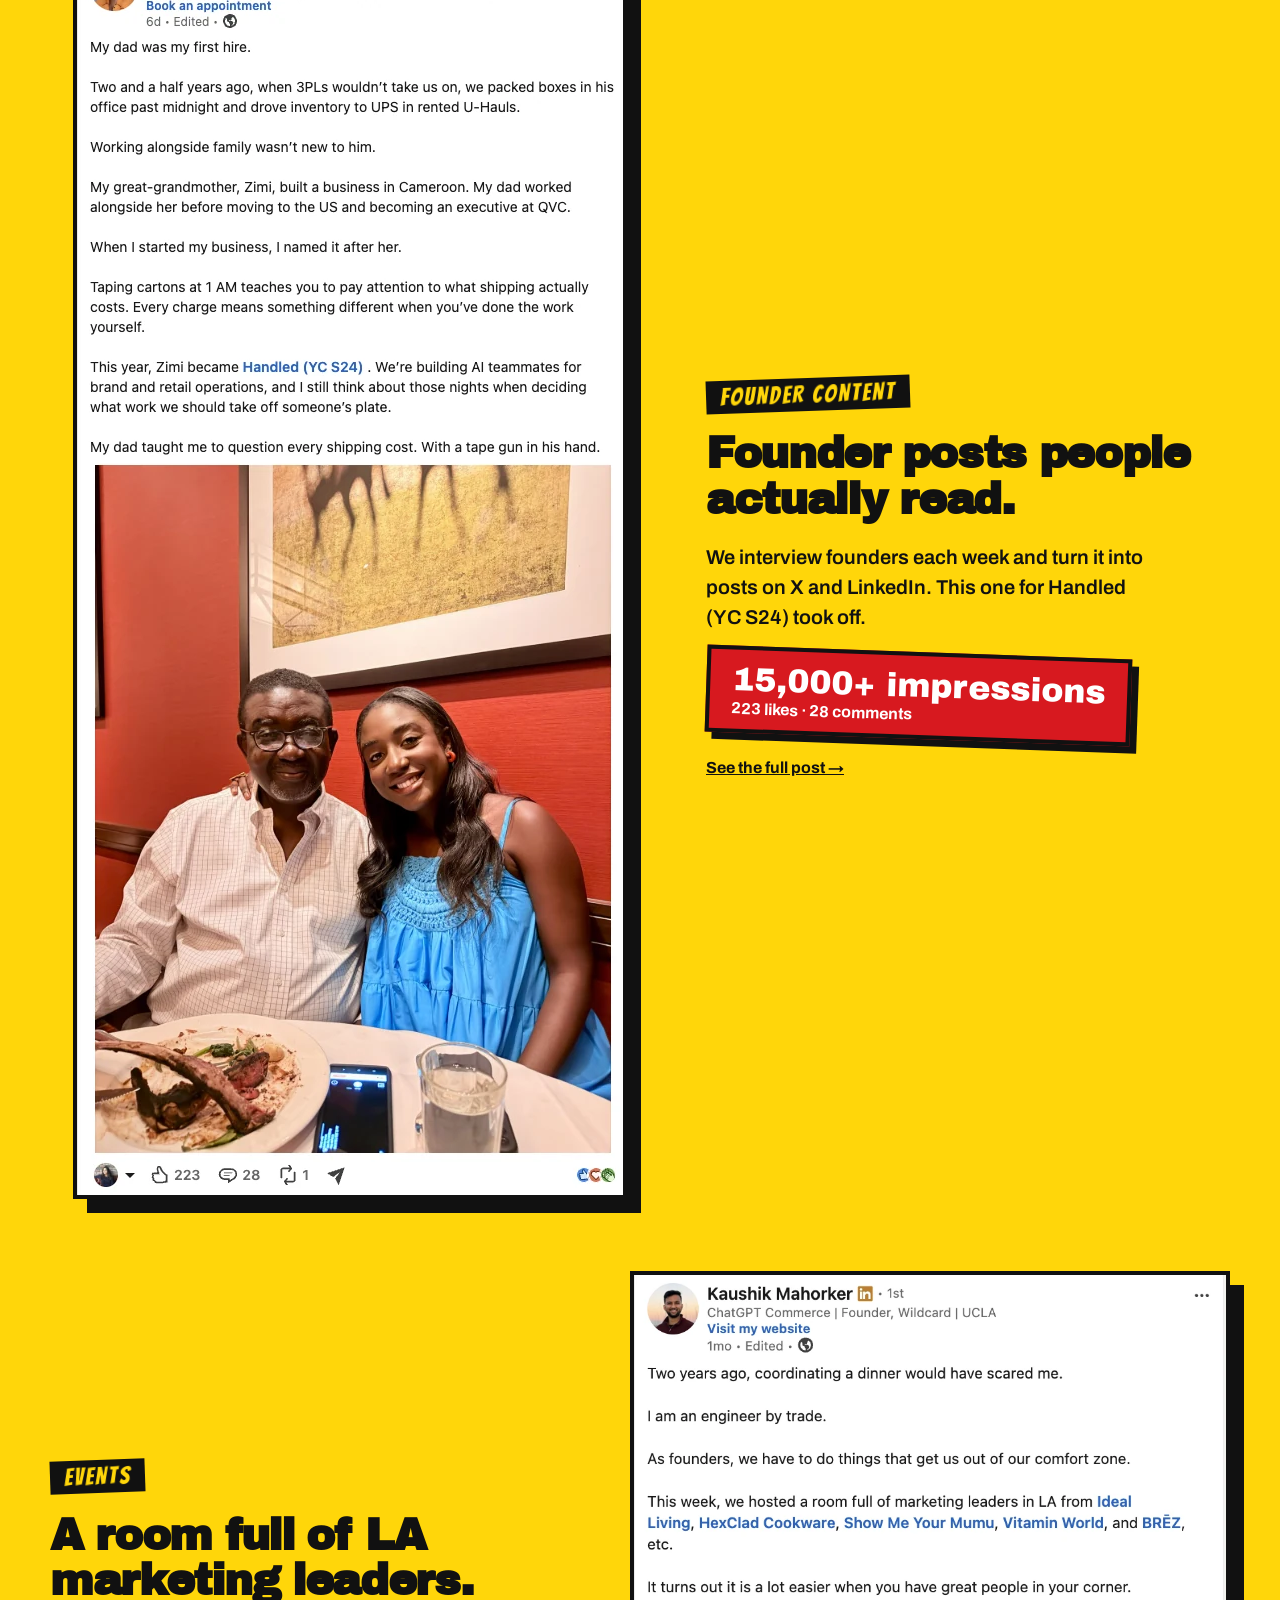
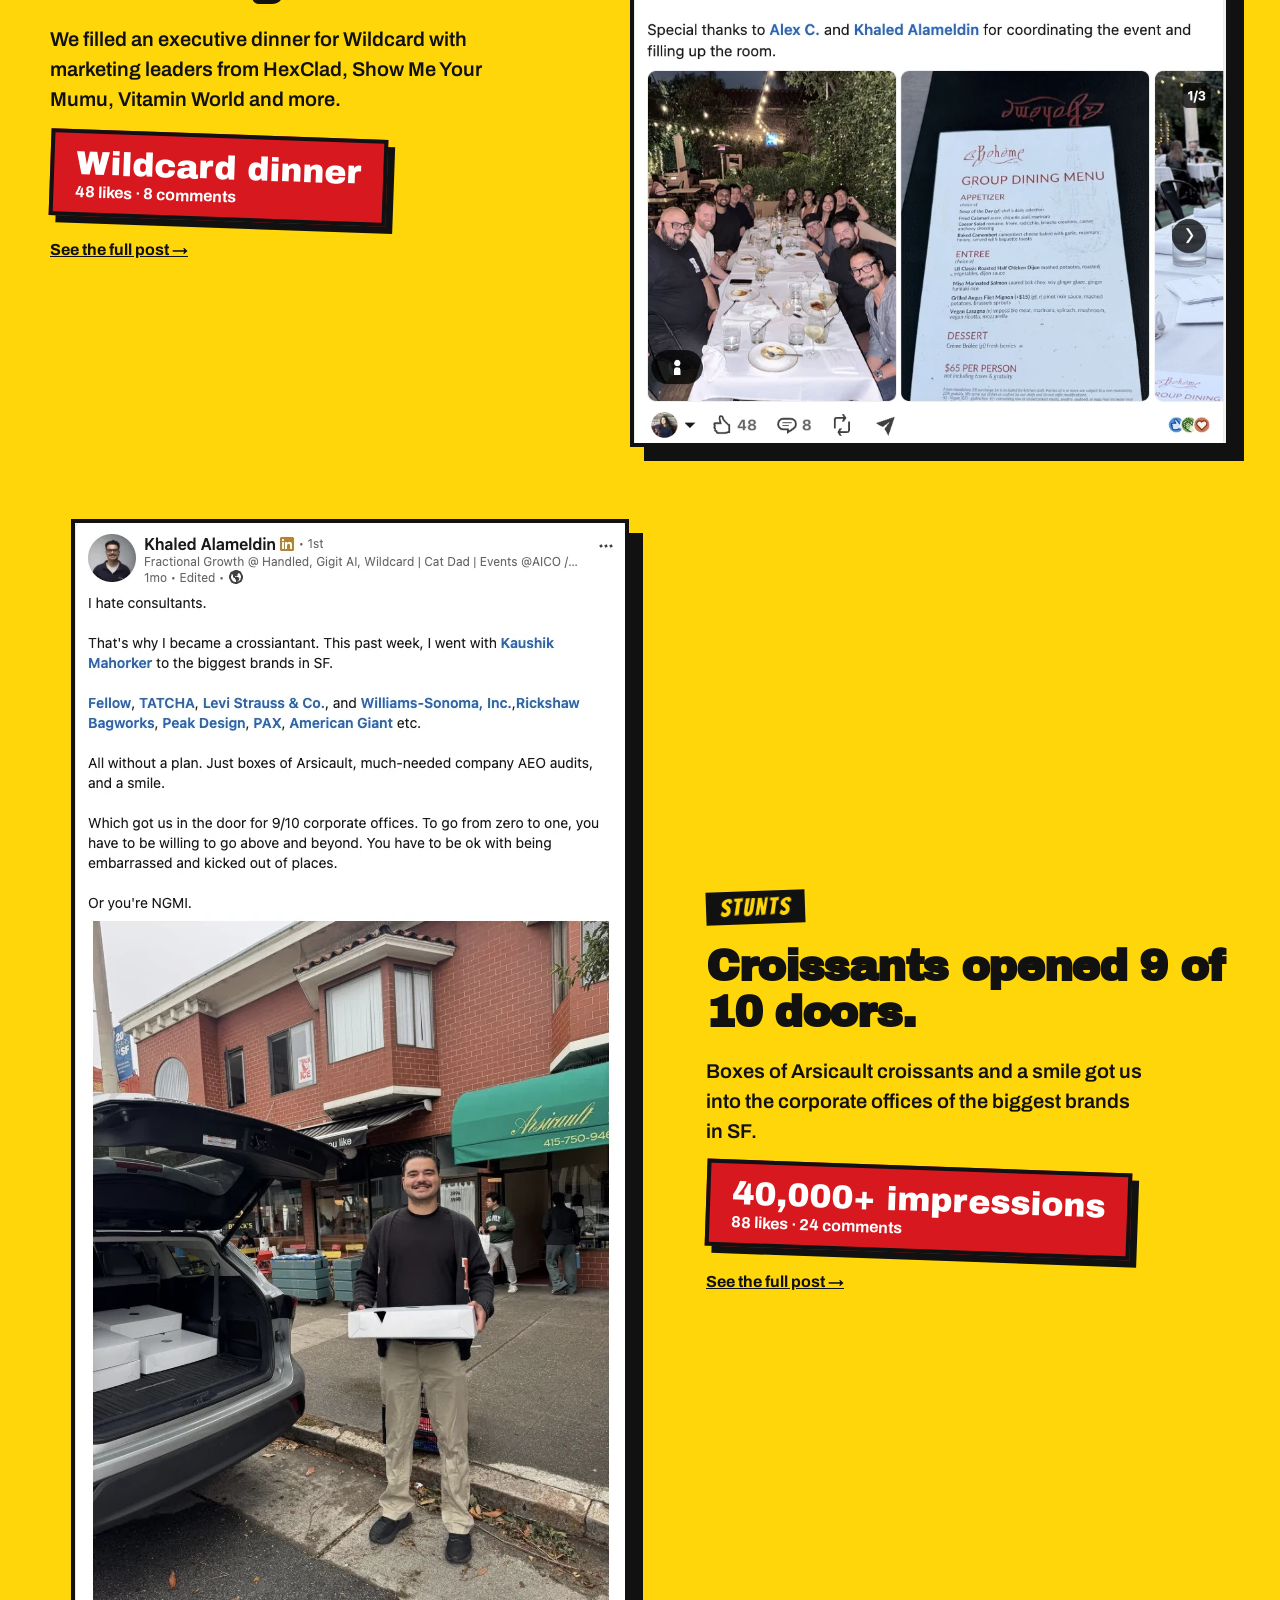
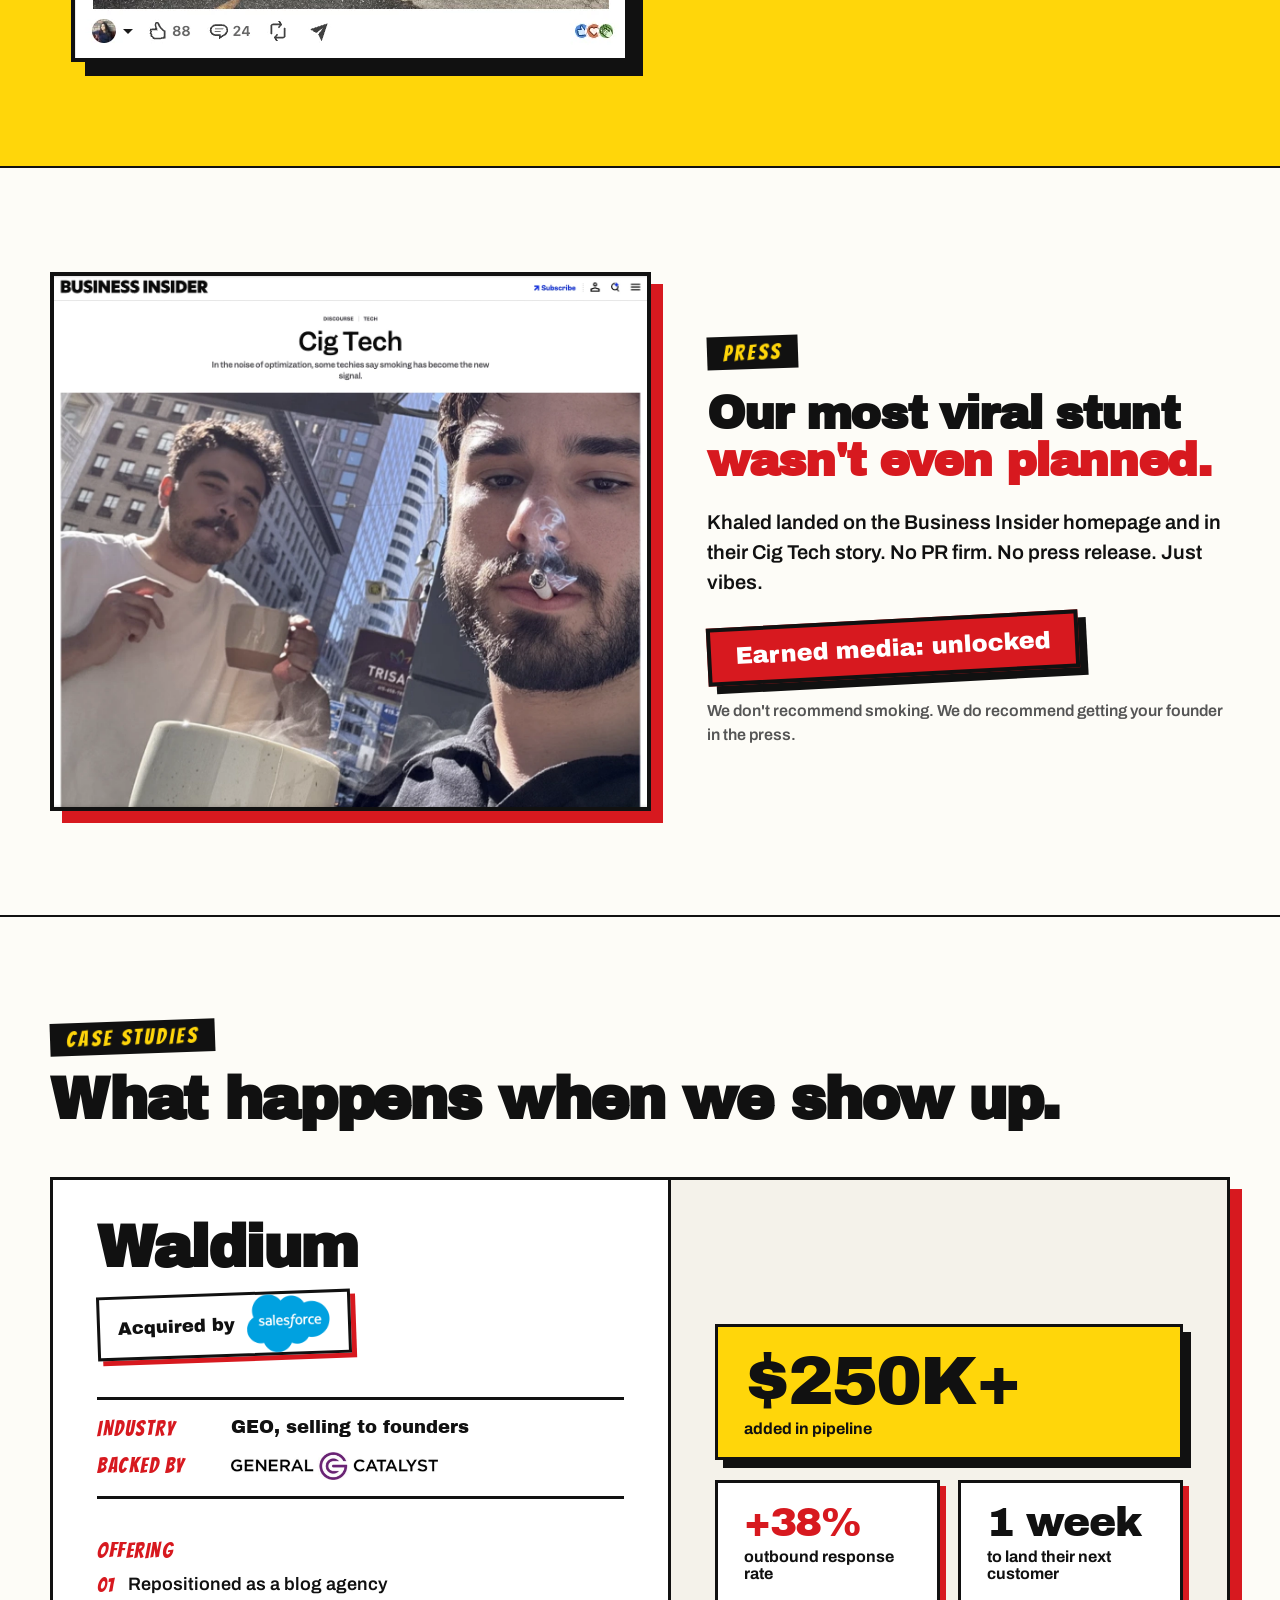
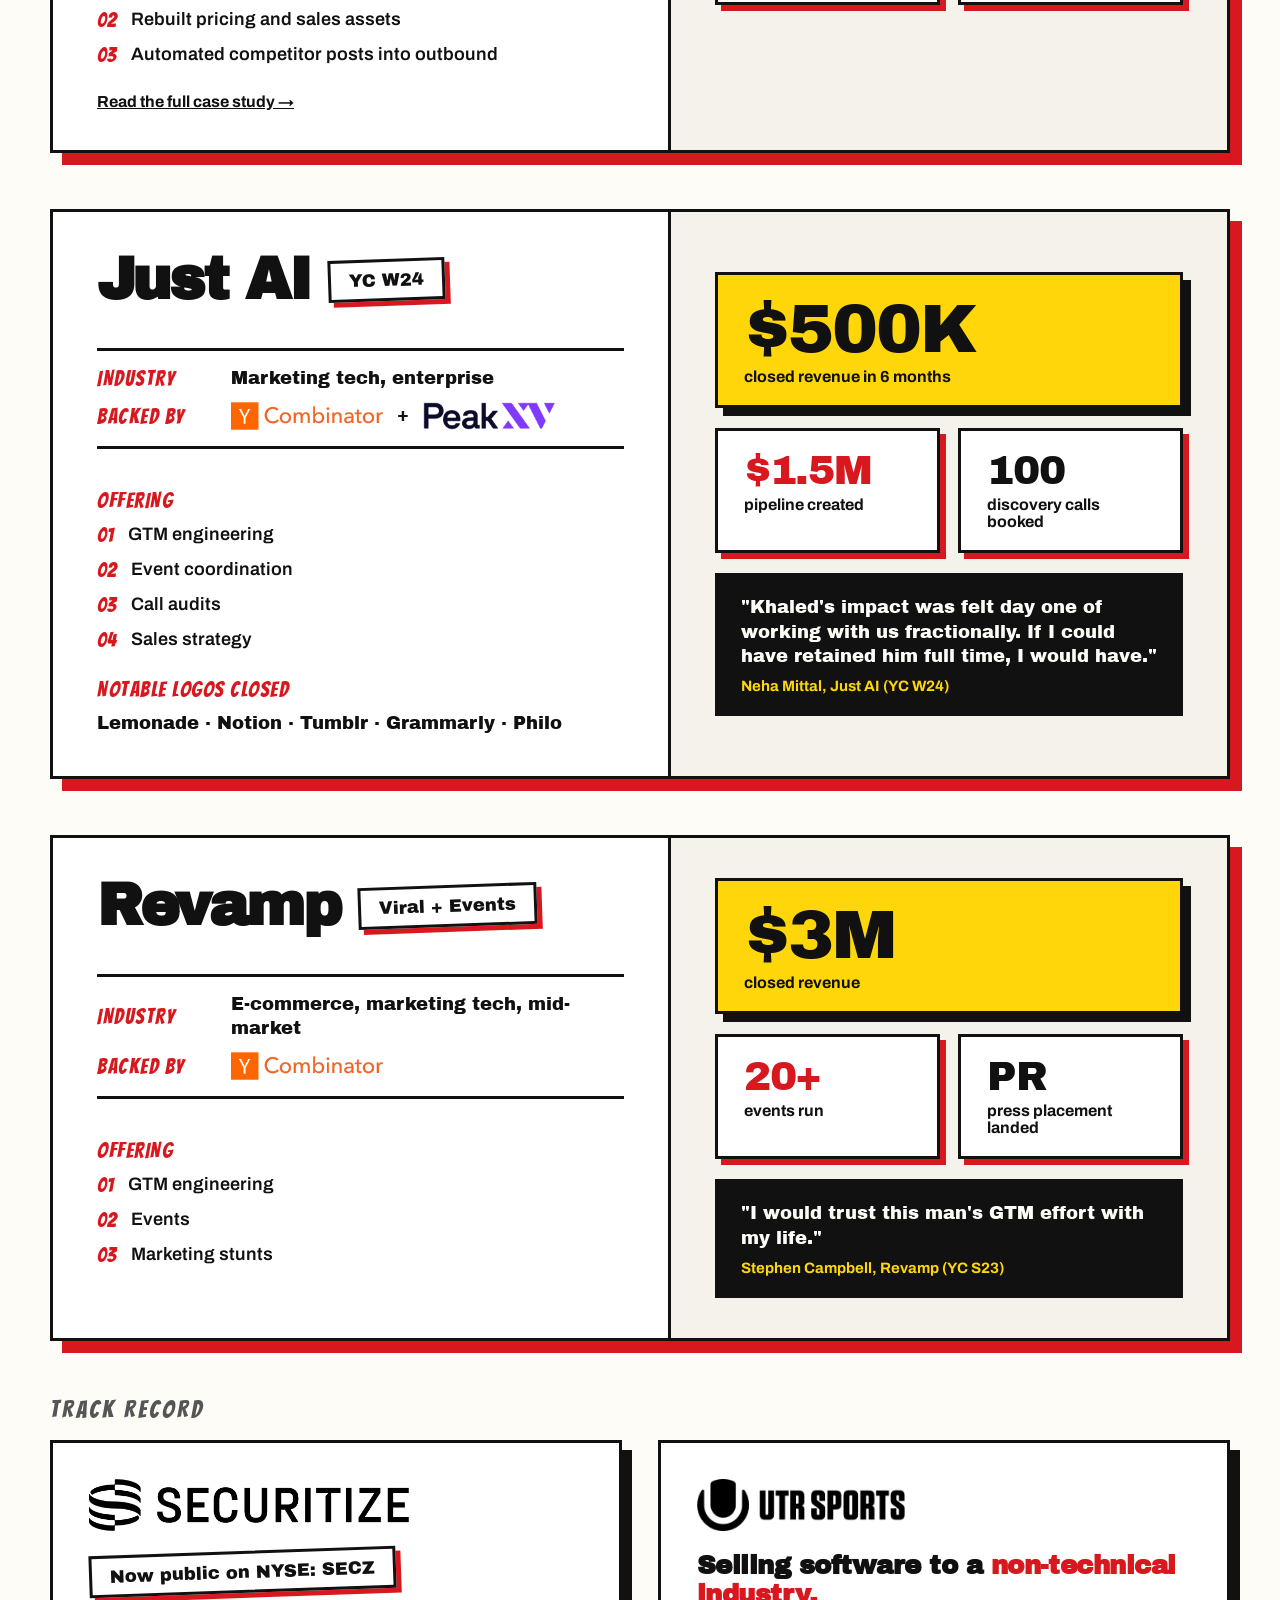
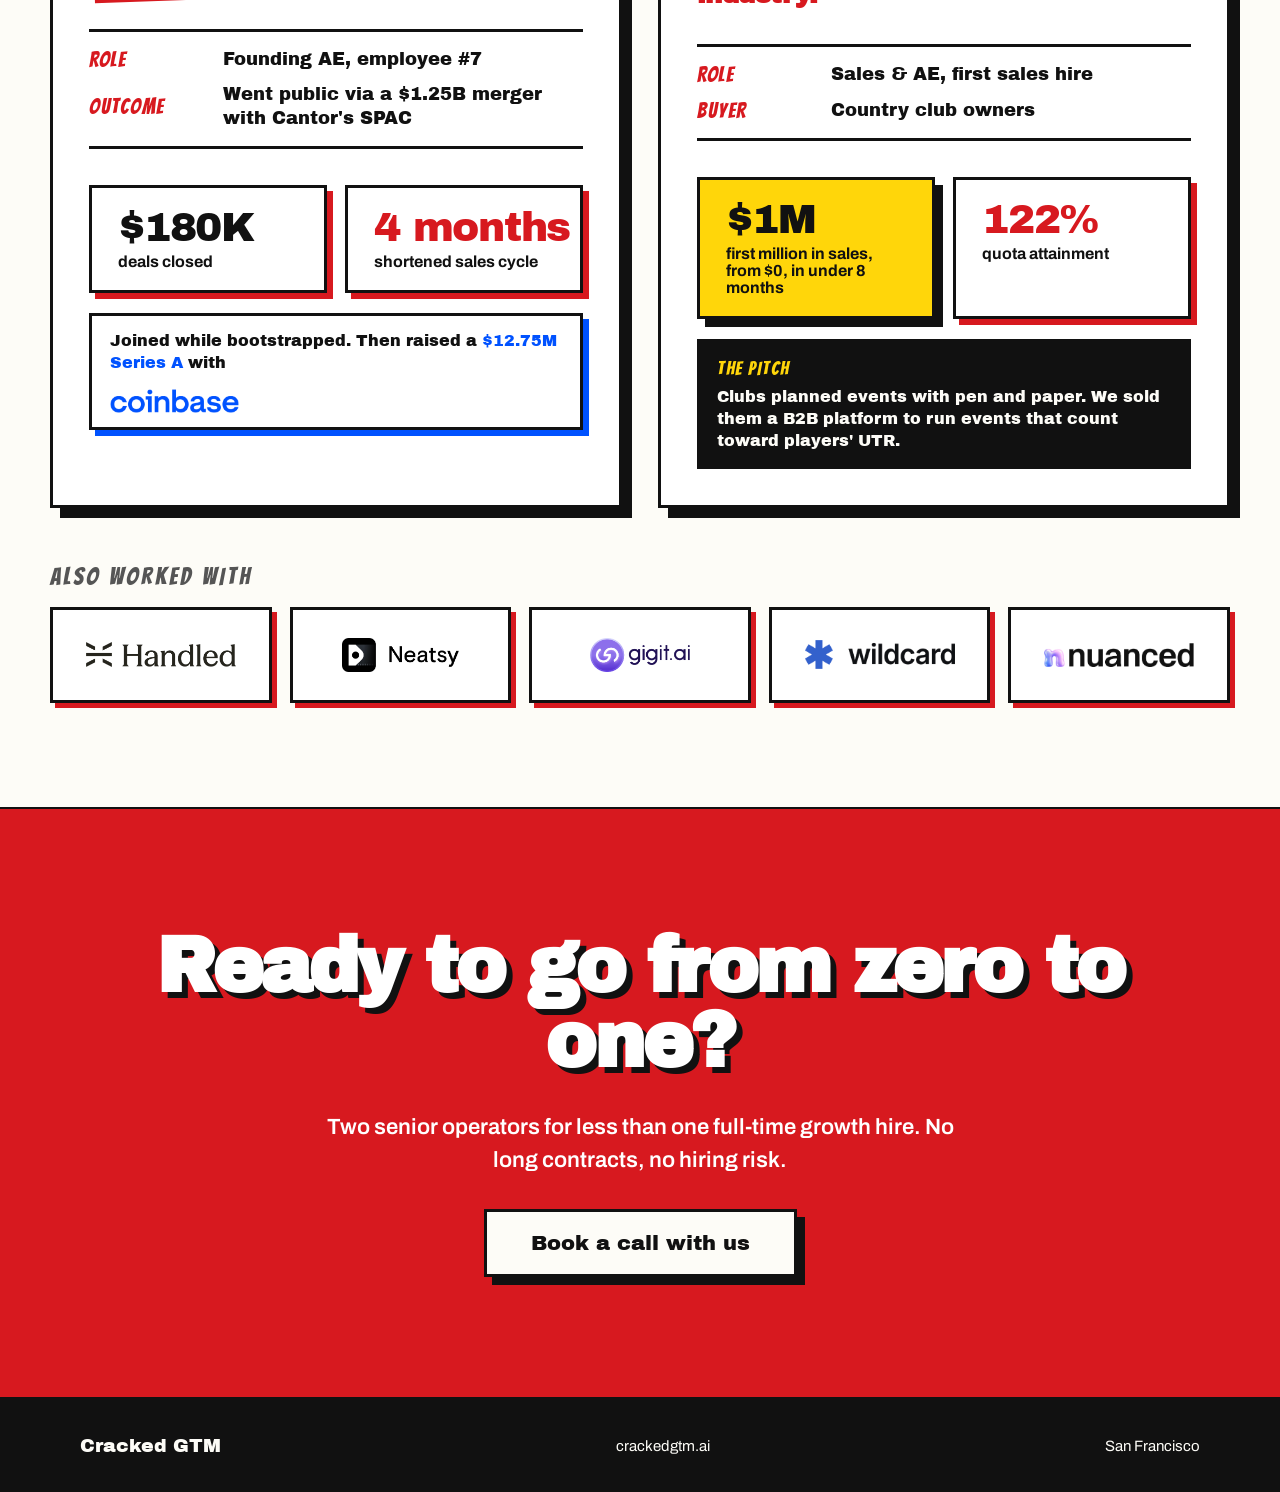
==== commit 1e292661: "Sharper press and post images, show full croissant photo, remove pricing Co-Authored-By: Claude Opus" ====
--- a/index.html
+++ b/index.html
@@ -107,9 +107,8 @@
 .post{display:grid;grid-template-columns:600px 1fr;gap:56px;align-items:center}
 .post.flip{grid-template-columns:1fr 600px}
 .post.flip .post-frame{order:2}
-.post-frame{display:block;background:#fff;border:4px solid var(--ink);box-shadow:14px 14px 0 var(--ink);overflow:hidden;max-height:720px;position:relative}
-.post-frame img{width:100%;height:auto}
-.post-frame::after{content:"";position:absolute;left:0;right:0;bottom:0;height:80px;background:linear-gradient(rgba(255,255,255,0),#fff)}
+.post-frame{display:block;width:fit-content;max-width:100%;justify-self:center;background:#fff;border:4px solid var(--ink);box-shadow:14px 14px 0 var(--ink)}
+.post-frame img{width:auto;max-width:100%;height:auto}
 .post-copy{display:flex;flex-direction:column;align-items:flex-start;gap:20px}
 .post-copy .k{font-family:'Bangers',cursive;font-size:24px;letter-spacing:2px;padding:4px 14px;background:var(--ink);color:var(--yellow);transform:rotate(-2deg)}
 .post-copy h3{margin:0;font-family:'Archivo Black',sans-serif;font-size:clamp(30px,3.4vw,46px);line-height:1.05;letter-spacing:-.03em}
@@ -120,8 +119,8 @@
 .post-open{font-weight:700;font-size:16px}
 
 /* press */
-.press-grid{display:grid;grid-template-columns:1.6fr 1fr;gap:56px;align-items:center}
-.press-grid > img{width:100%;border:4px solid var(--ink);box-shadow:12px 12px 0 var(--red)}
+.press-grid{display:grid;grid-template-columns:1.15fr 1fr;gap:56px;align-items:center}
+.press-grid > img{width:100%;max-width:645px;height:auto;border:4px solid var(--ink);box-shadow:12px 12px 0 var(--red)}
 .press-copy{display:flex;flex-direction:column;gap:22px}
 .press-copy h2{margin:0;font-family:'Archivo Black',sans-serif;font-size:clamp(32px,3.6vw,48px);line-height:1.02;letter-spacing:-.03em}
 .press-copy p{margin:0;font-size:20px;line-height:1.5;font-weight:600}
@@ -173,20 +172,6 @@
 .mini-grid div{min-height:96px;padding:12px;display:flex;align-items:center;justify-content:center;background:#fff;border:3px solid var(--ink);box-shadow:5px 5px 0 var(--red)}
 .mini-grid img{max-height:34px;max-width:150px;width:auto;height:auto}
 
-/* pricing */
-.pricing{background:var(--band)}
-.price-row{display:grid;grid-template-columns:1fr auto 1fr;gap:28px;align-items:center}
-.price{padding:40px 44px;border:4px solid var(--ink);display:flex;flex-direction:column;gap:10px;background:#fff;box-shadow:10px 10px 0 var(--ink)}
-.price.y{background:var(--yellow);box-shadow:10px 10px 0 var(--red)}
-.price .k{font-family:'Bangers',cursive;font-size:26px;letter-spacing:2px;color:var(--red)}
-.price.y .k{color:var(--ink)}
-.price b{font-family:'Archivo Black',sans-serif;font-weight:400;font-size:clamp(56px,6.6vw,96px);line-height:1;letter-spacing:-.035em}
-.price b small{font-size:.45em;letter-spacing:-.01em}
-.price h3{margin:0;font-family:'Archivo Black',sans-serif;font-size:24px}
-.price p{margin:0;font-size:18px;font-weight:600;line-height:1.45;color:#333}
-.arrow{width:72px;height:44px}
-.price-foot{margin:36px 0 0;font-size:20px;font-weight:600;color:var(--muted)}
-
 /* cta */
 .cta{background:var(--red);color:#fff;padding:120px 24px;display:flex;flex-direction:column;align-items:center;gap:32px;text-align:center}
 .cta h2{margin:0;max-width:1000px;font-family:'Archivo Black',sans-serif;font-size:clamp(48px,6vw,84px);line-height:.98;letter-spacing:-.035em;text-shadow:6px 6px 0 var(--ink)}
@@ -206,9 +191,6 @@
   .case-right{border-left:none;border-top:3px solid var(--ink)}
   .post,.post.flip{grid-template-columns:1fr;gap:28px}
   .post.flip .post-frame{order:0}
-  .post-frame{max-height:640px}
-  .price-row{grid-template-columns:1fr}
-  .arrow{transform:rotate(90deg);justify-self:center}
 }
 @media (max-width:820px){
   section{padding:72px 20px}
@@ -229,7 +211,6 @@
   .res-pair{grid-template-columns:1fr 1fr}
   .track{padding:26px}
   .mini-grid{grid-template-columns:repeat(2,minmax(0,1fr))}
-  .price{padding:30px 26px}
   .cta{padding:88px 20px}
   .cta p{font-size:19px}
   footer{flex-direction:column;padding:32px 20px;text-align:center}
@@ -422,11 +403,11 @@
 
 <section class="press" id="press">
   <div class="wrap press-grid">
-    <img src="assets/business-insider.webp" alt="Business Insider homepage leading with a story featuring Khaled" width="965" height="668" loading="lazy">
+    <img src="assets/business-insider.webp" alt="Business Insider article Cig Tech featuring Khaled" width="1290" height="1154" loading="lazy">
     <div class="press-copy">
       <span class="kicker">PRESS</span>
       <h2>Our most viral stunt <span class="red">wasn't even planned.</span></h2>
-      <p>Khaled made the Business Insider homepage. No PR firm. No press release. Just vibes.</p>
+      <p>Khaled landed on the Business Insider homepage and in their Cig Tech story. No PR firm. No press release. Just vibes.</p>
       <span class="stamp">Earned media: unlocked</span>
       <p class="fine">We don't recommend smoking. We do recommend getting your founder in the press.</p>
     </div>
@@ -542,30 +523,6 @@
   </div>
 </section>
 
-<section class="pricing" id="pricing">
-  <div class="wrap">
-    <div class="sec-head">
-      <span class="kicker">PRICING</span>
-      <h2>Start with a week. <span class="red">Stay if it works.</span></h2>
-    </div>
-    <div class="price-row">
-      <article class="price">
-        <span class="k">FIRST WEEK</span>
-        <b>$2.5K</b>
-        <h3>Trial week</h3>
-        <p>One week of real work together before you commit.</p>
-      </article>
-      <svg class="arrow" viewBox="0 0 72 44" aria-hidden="true"><path d="M2 14h40V3l28 19-28 19V30H2z" fill="#D7191F" stroke="#111111" stroke-width="3" stroke-linejoin="round"/></svg>
-      <article class="price y">
-        <span class="k">THREE MONTH ENGAGEMENT</span>
-        <b>$10K<small>/mo</small></b>
-        <h3>After the trial week</h3>
-        <p>3-month minimum commitment.</p>
-      </article>
-    </div>
-    <p class="price-foot">Two senior operators for less than one full-time growth hire.</p>
-  </div>
-</section>
 
 <section class="cta" id="book">
   <h2>Ready to go from zero to one?</h2>
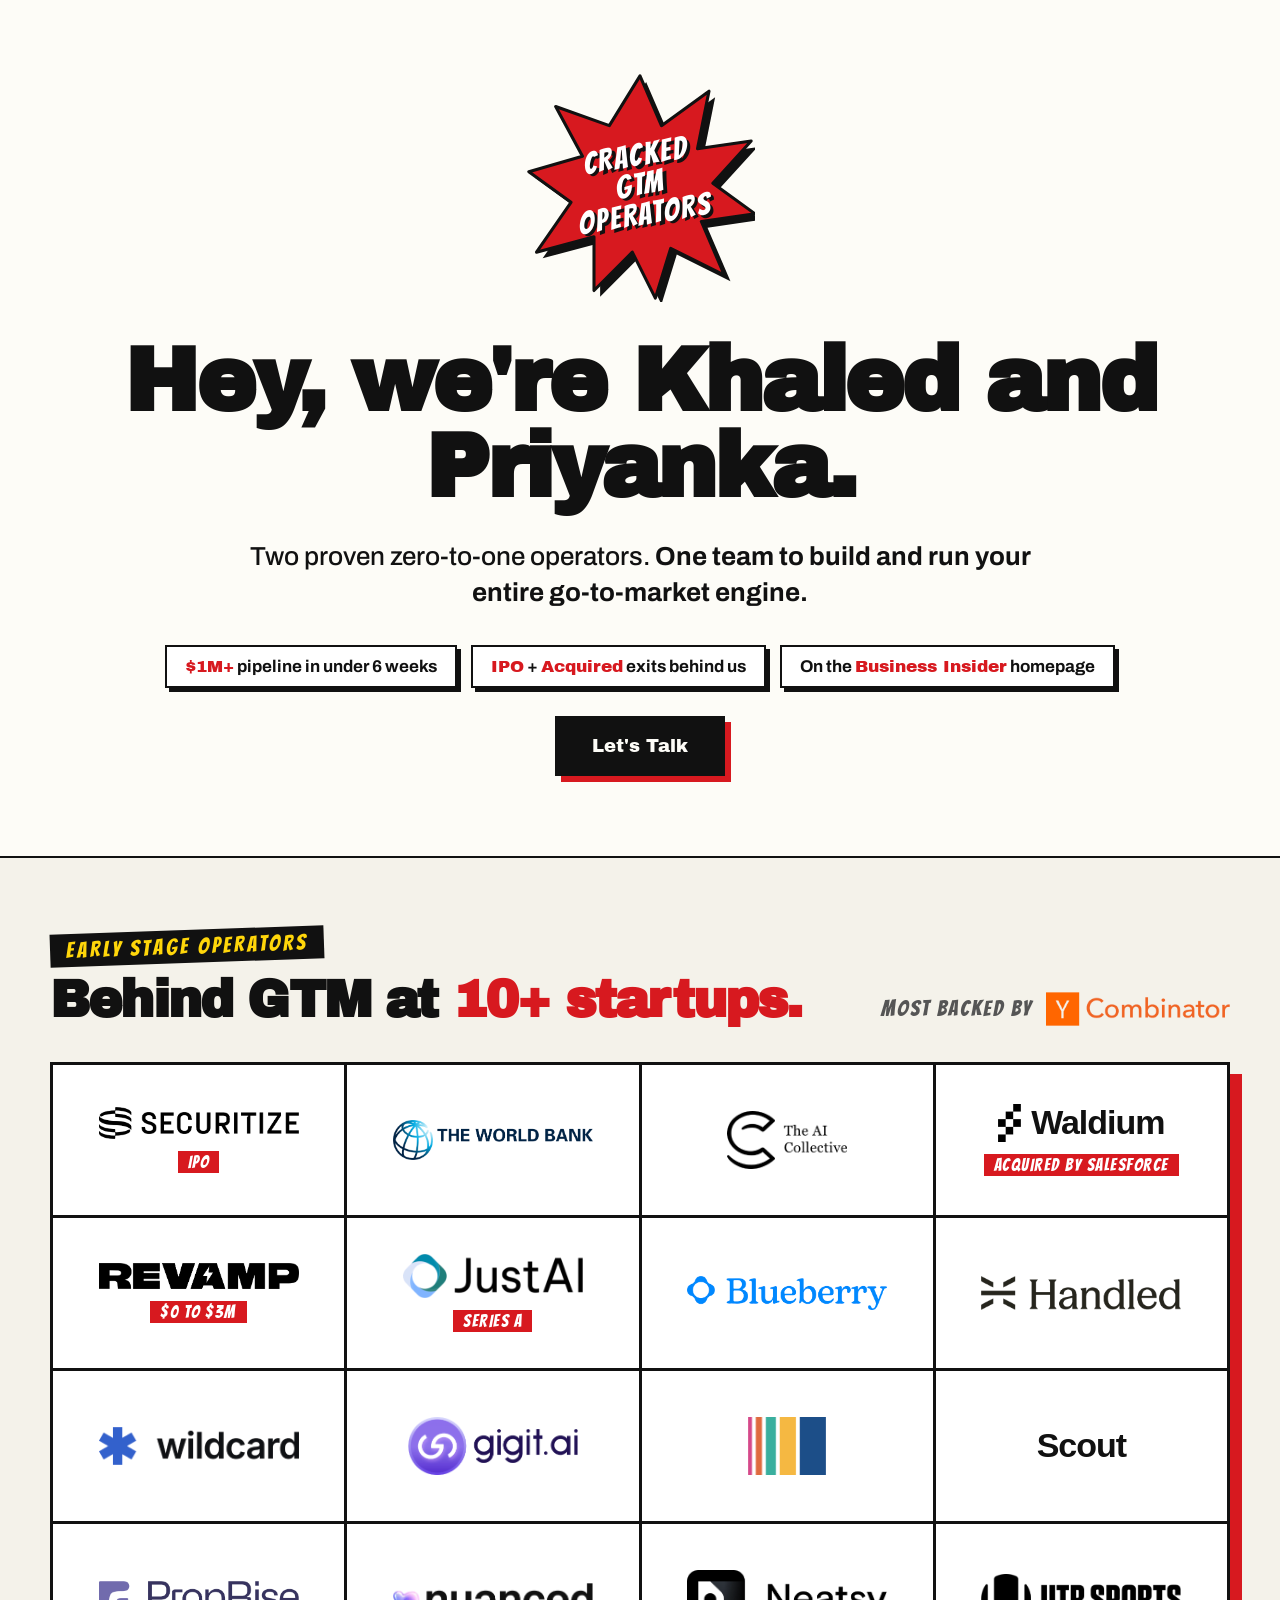
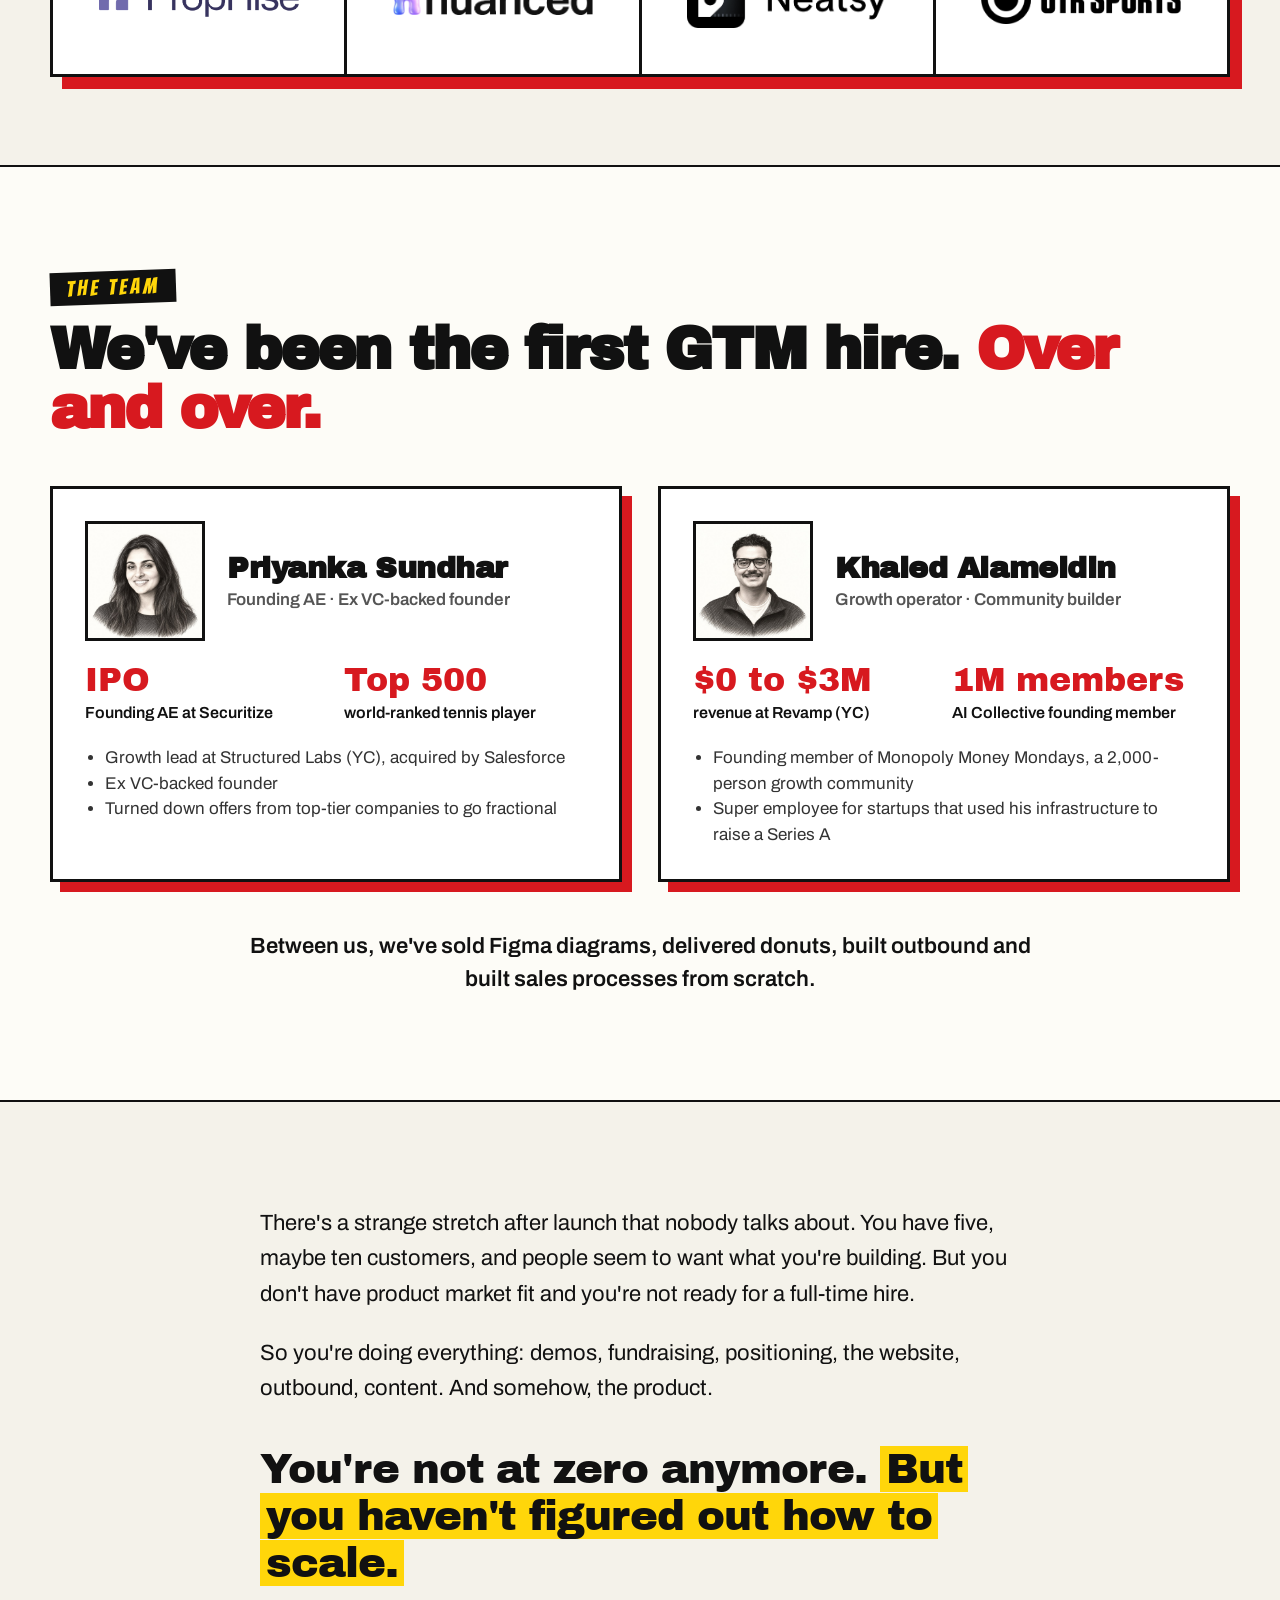
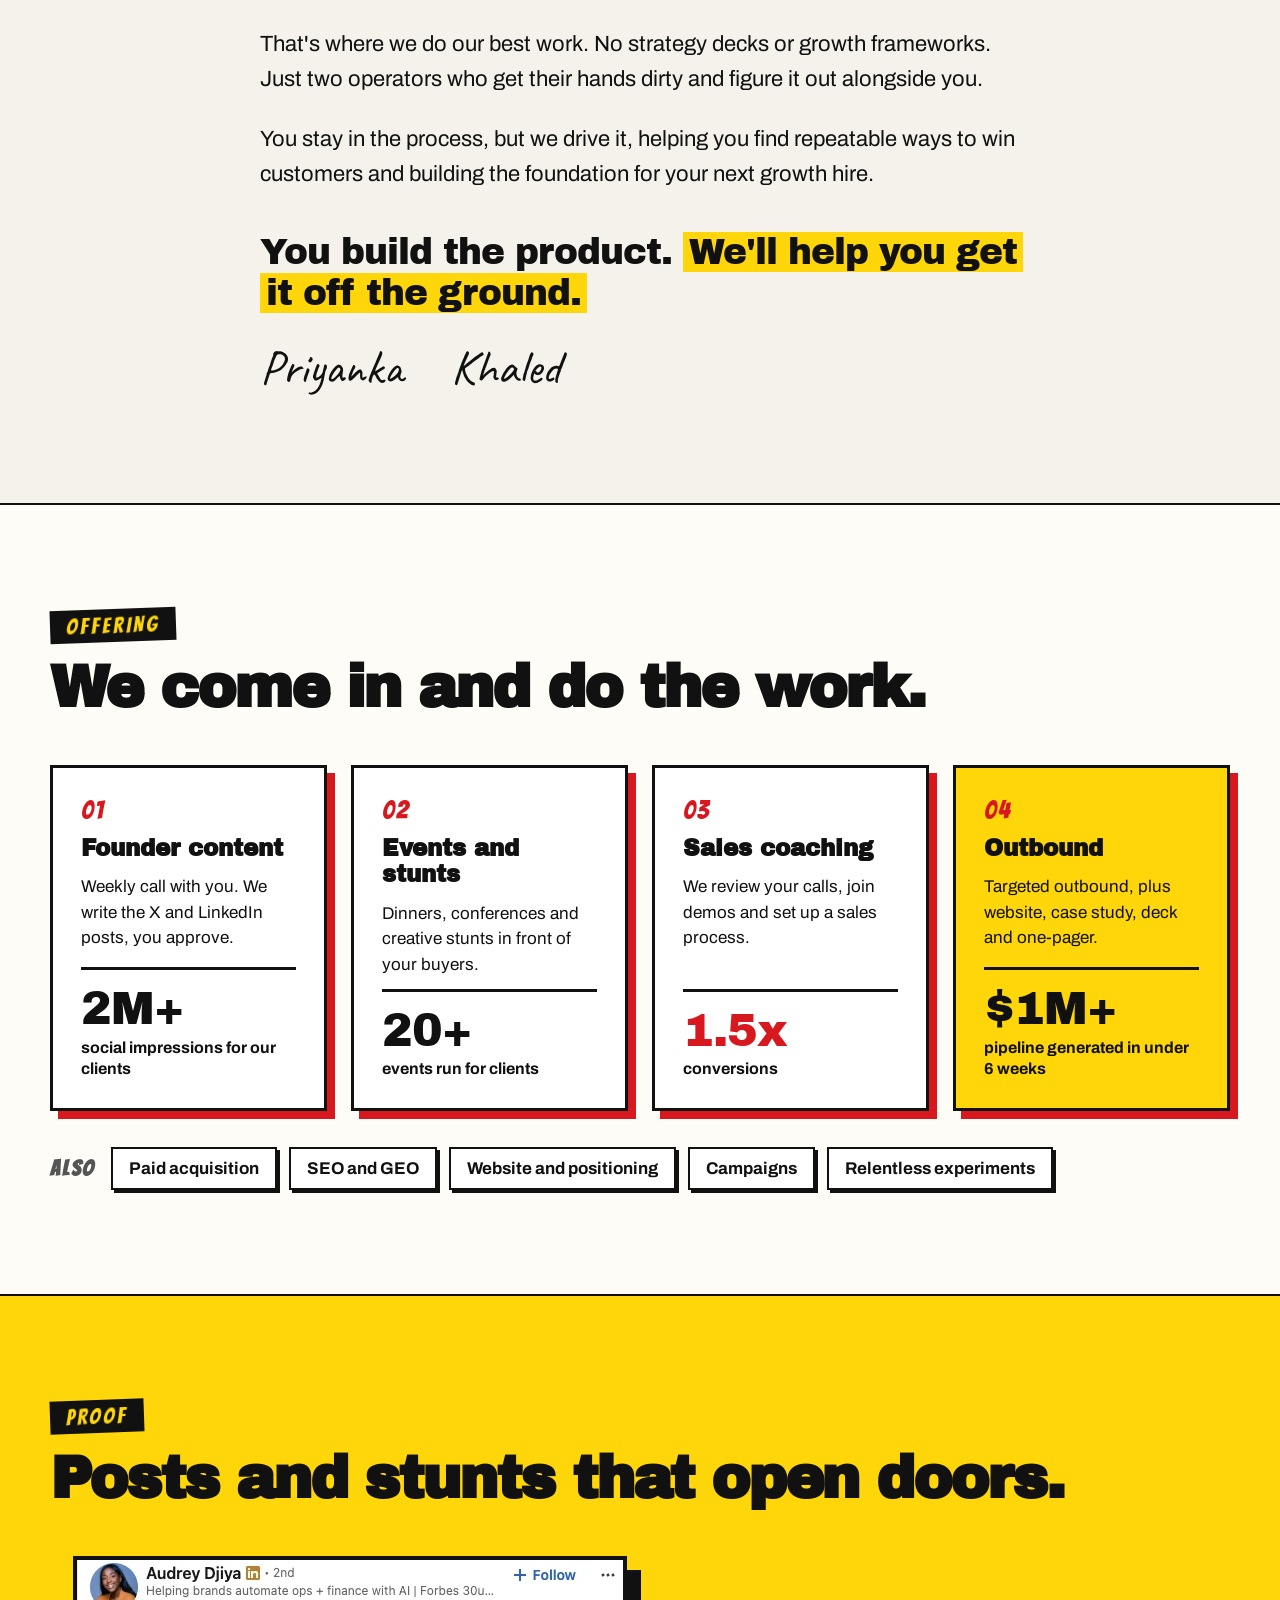
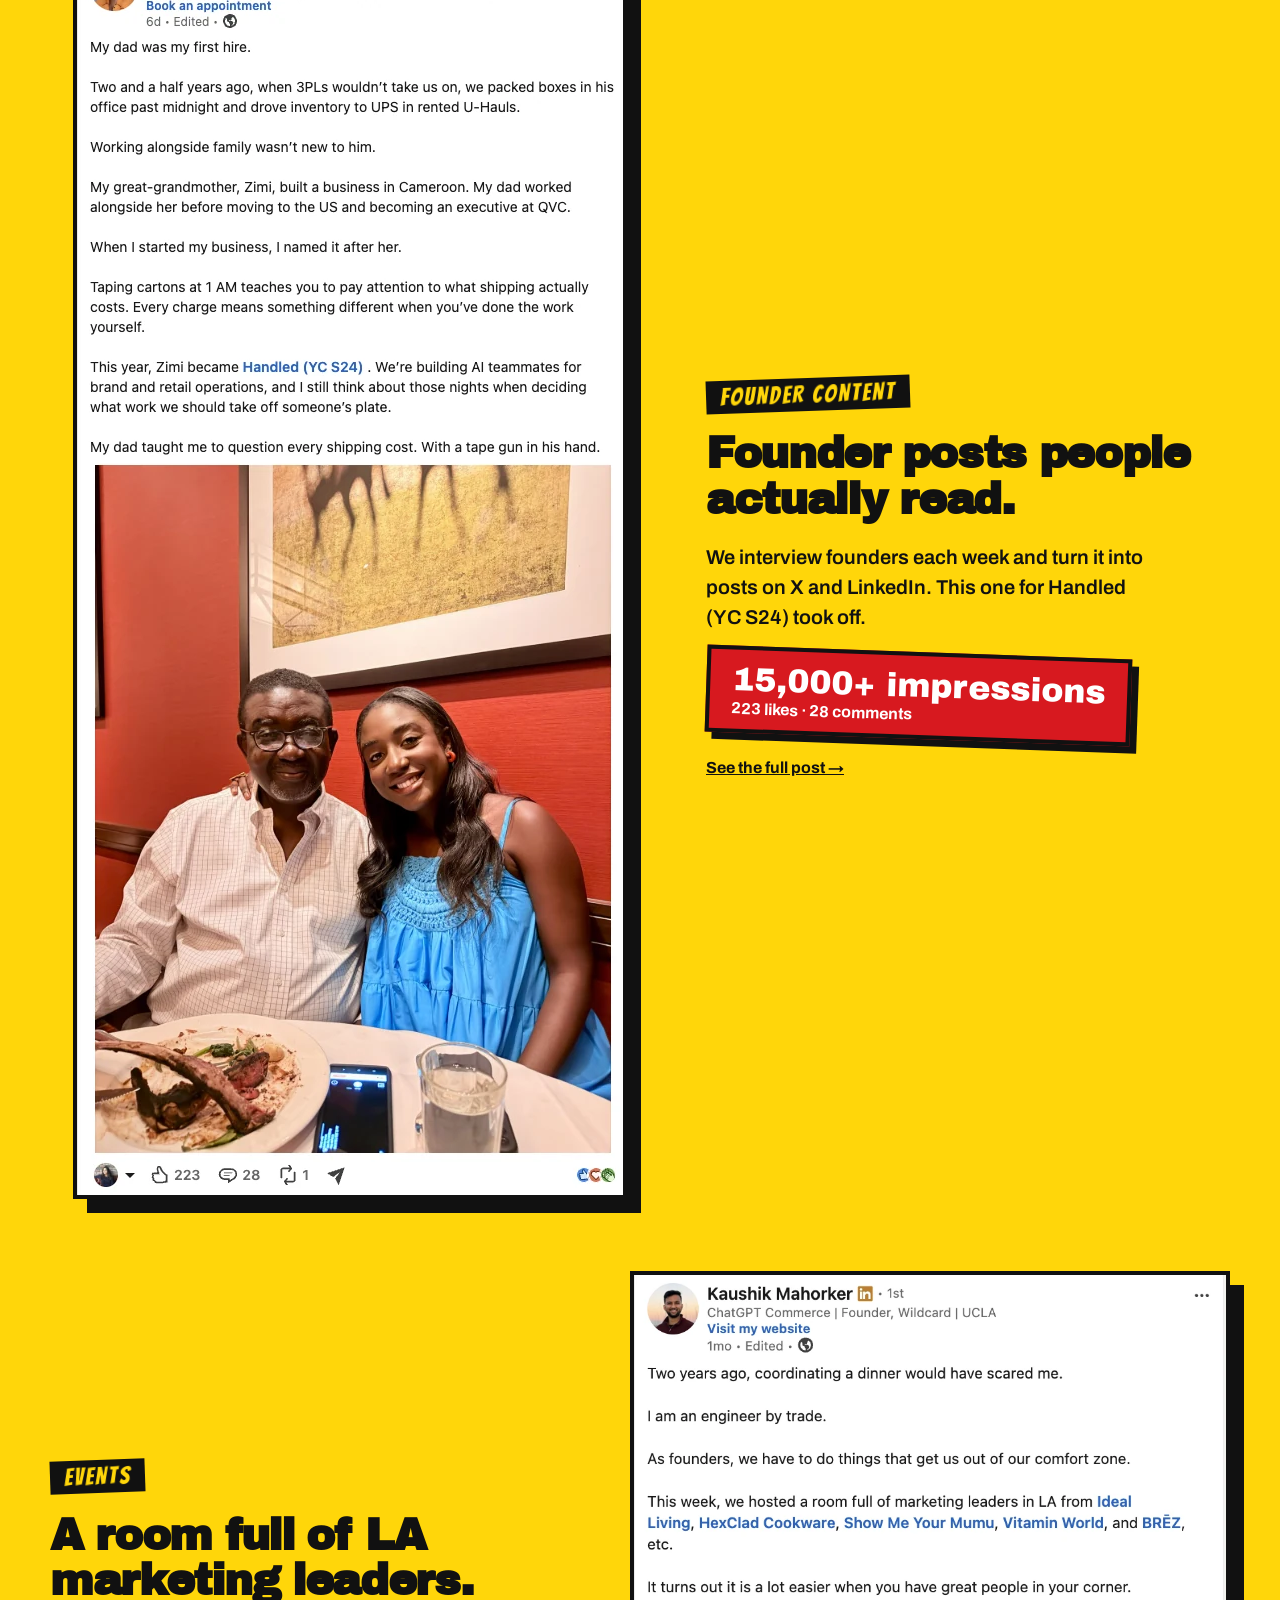
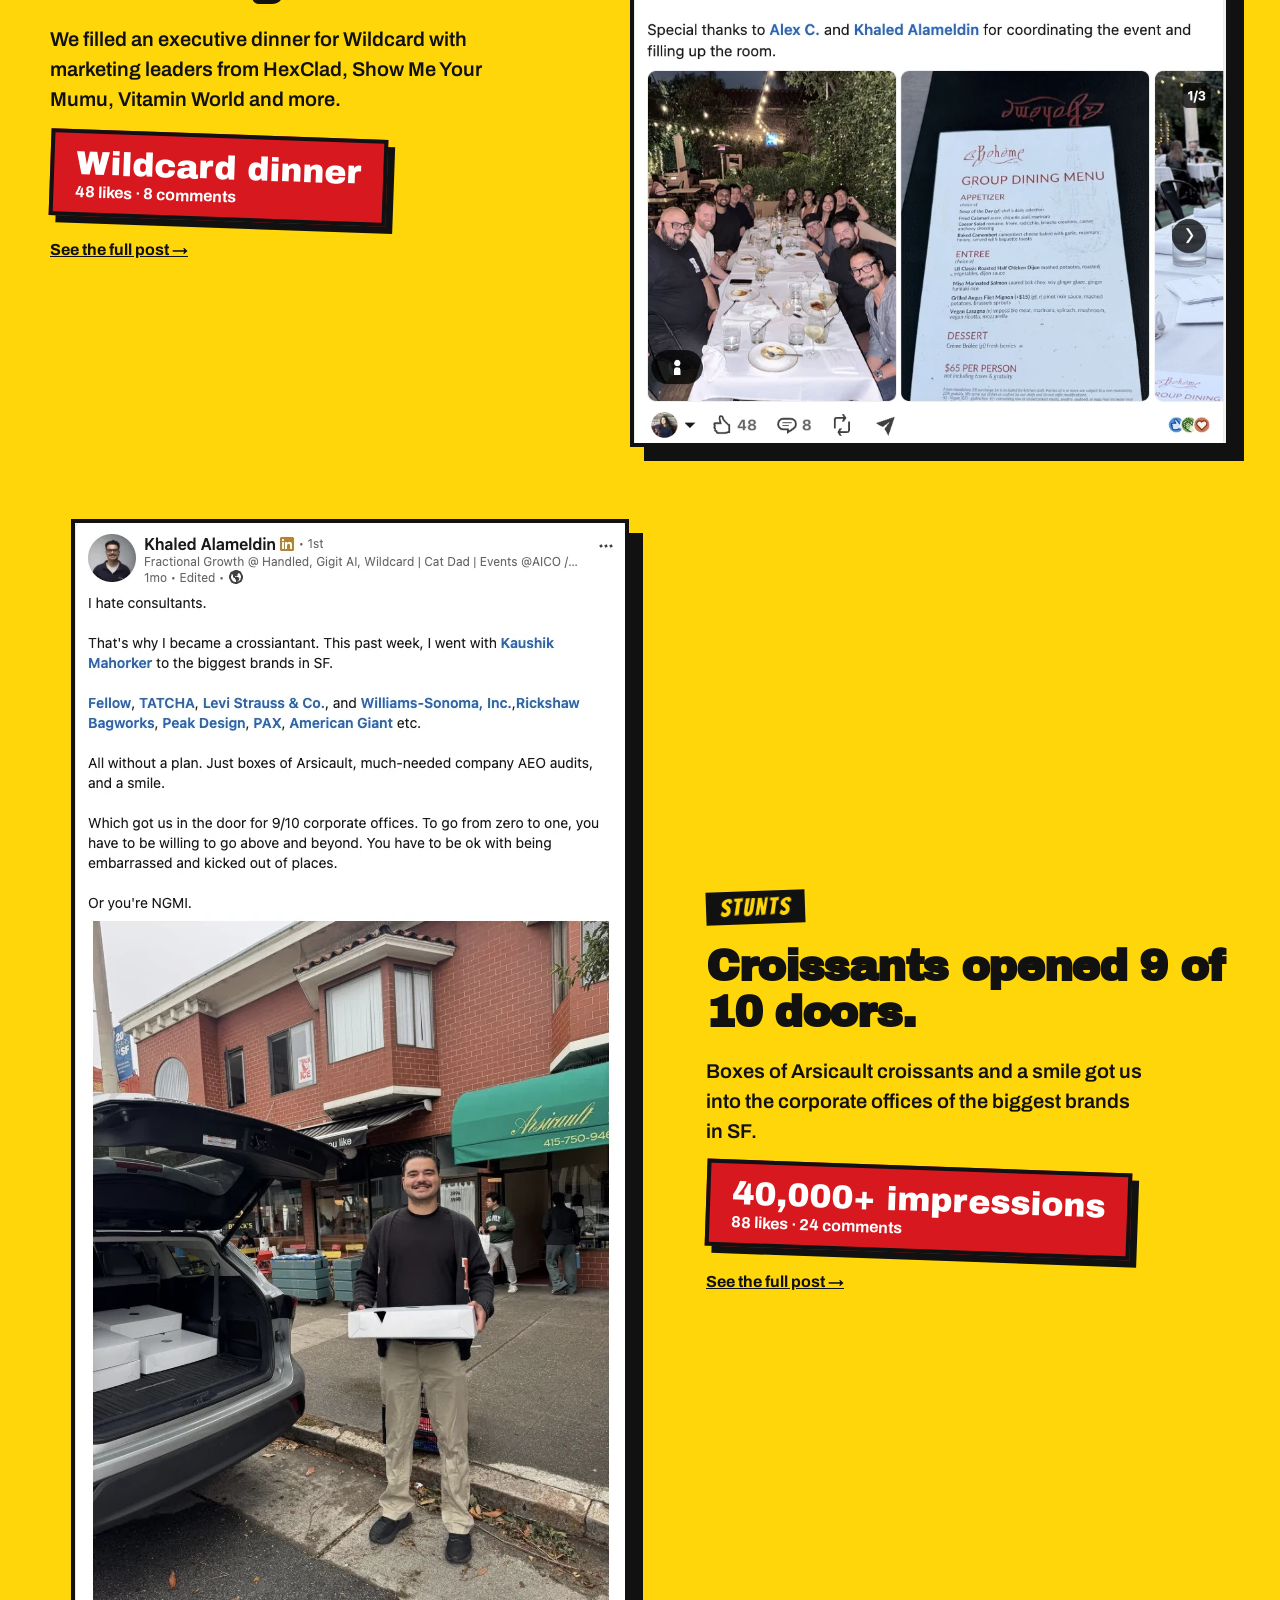
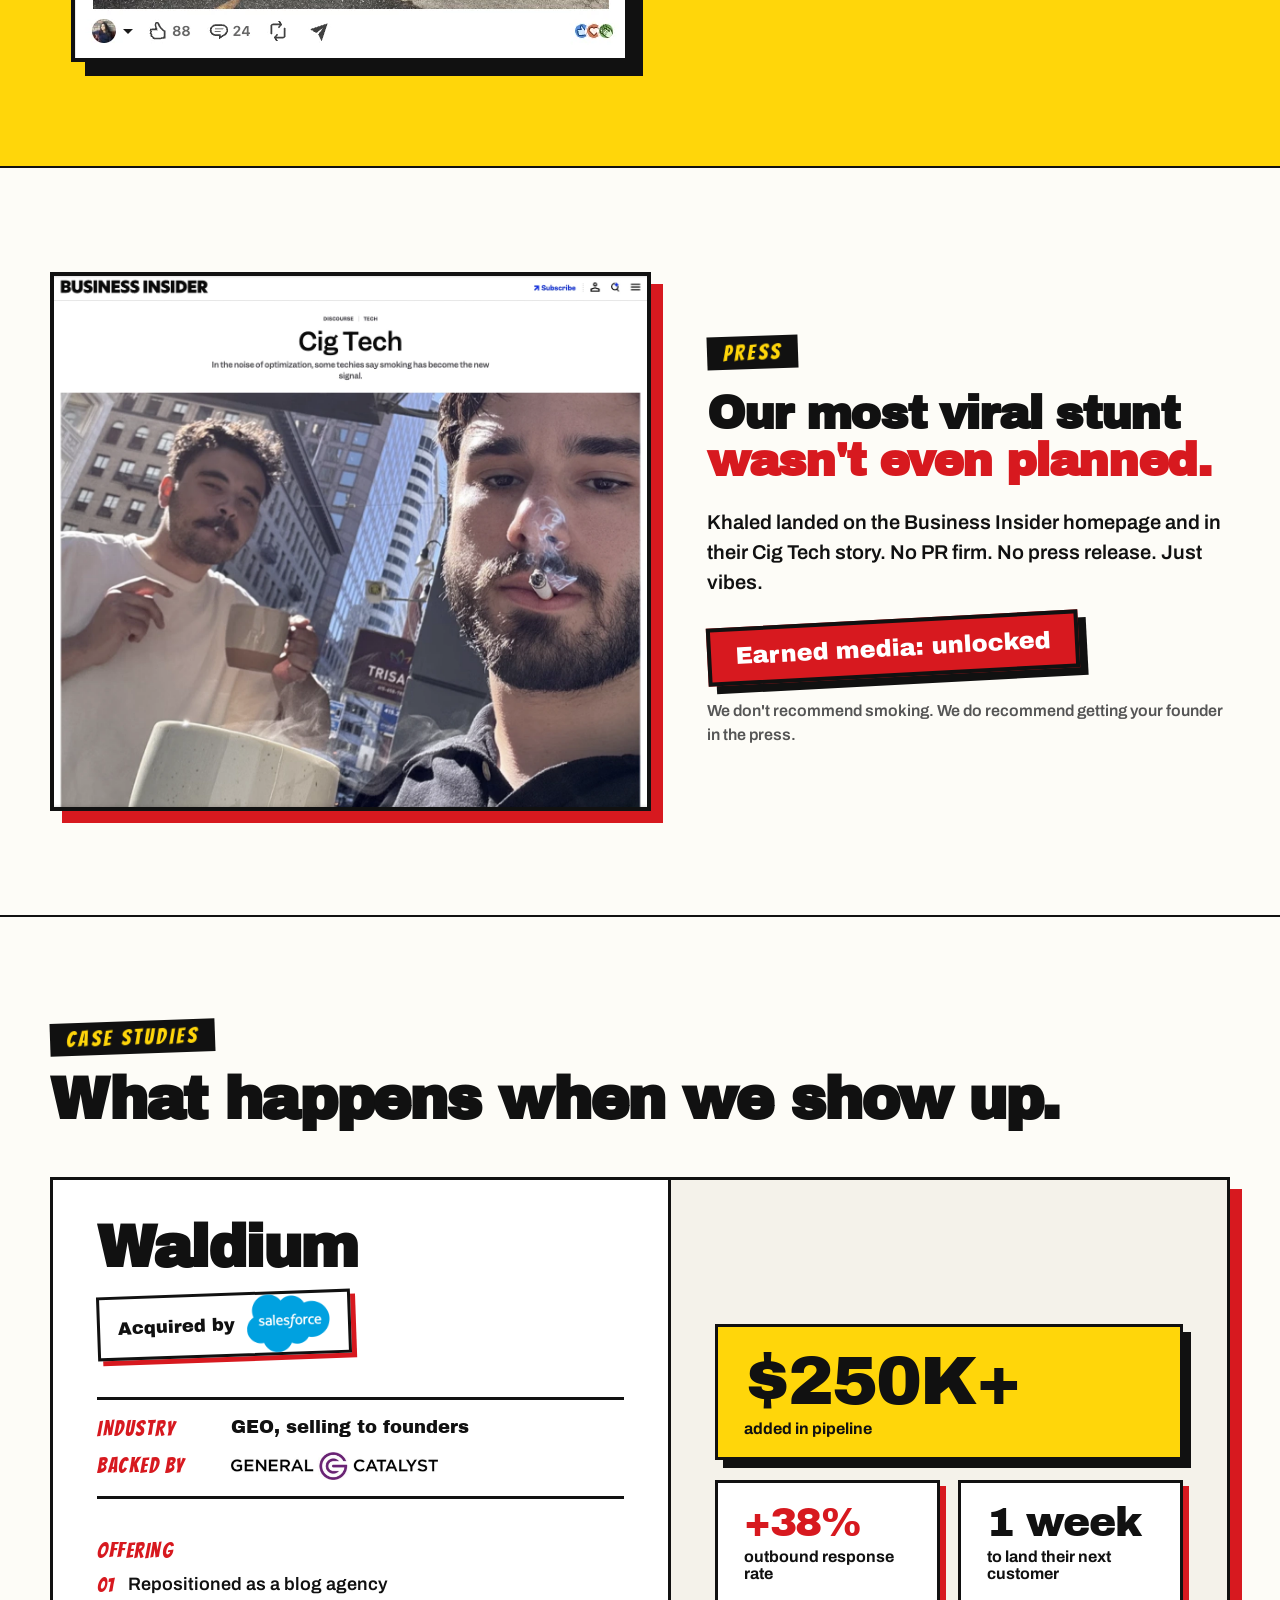
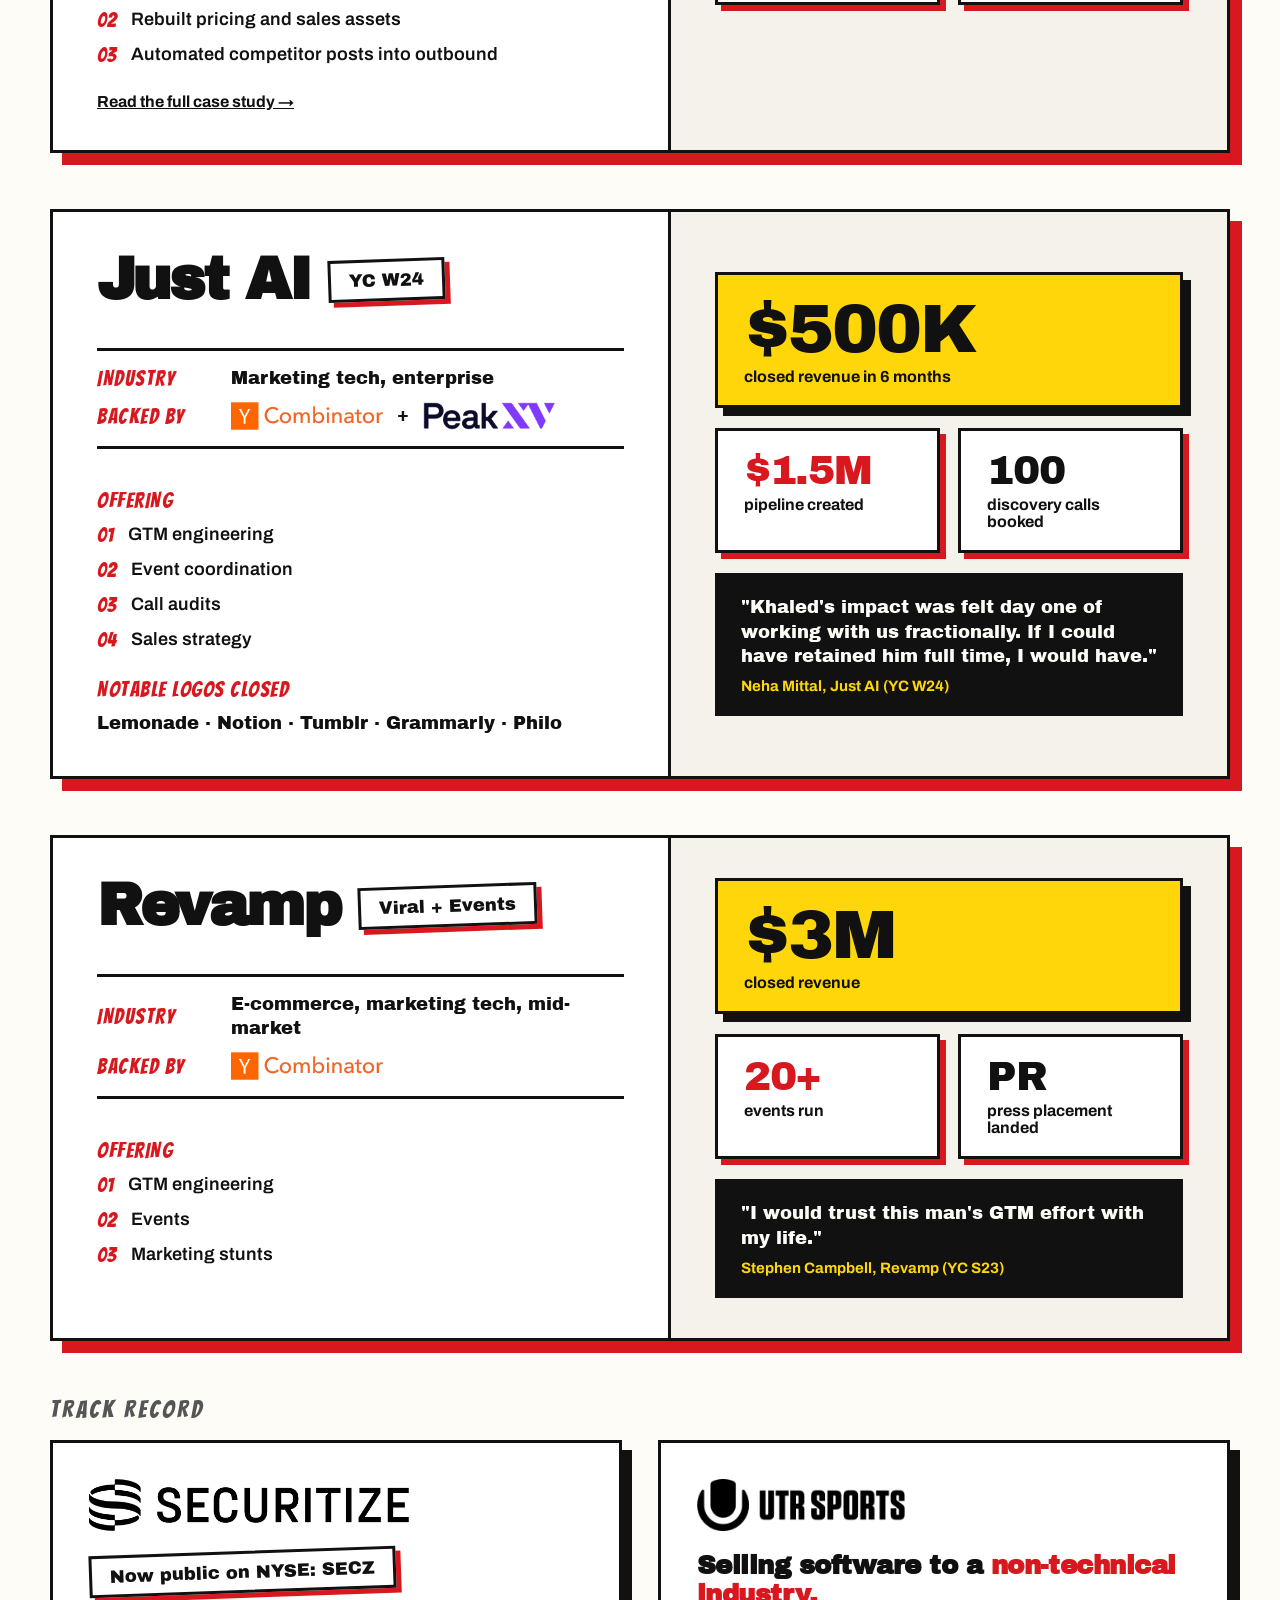
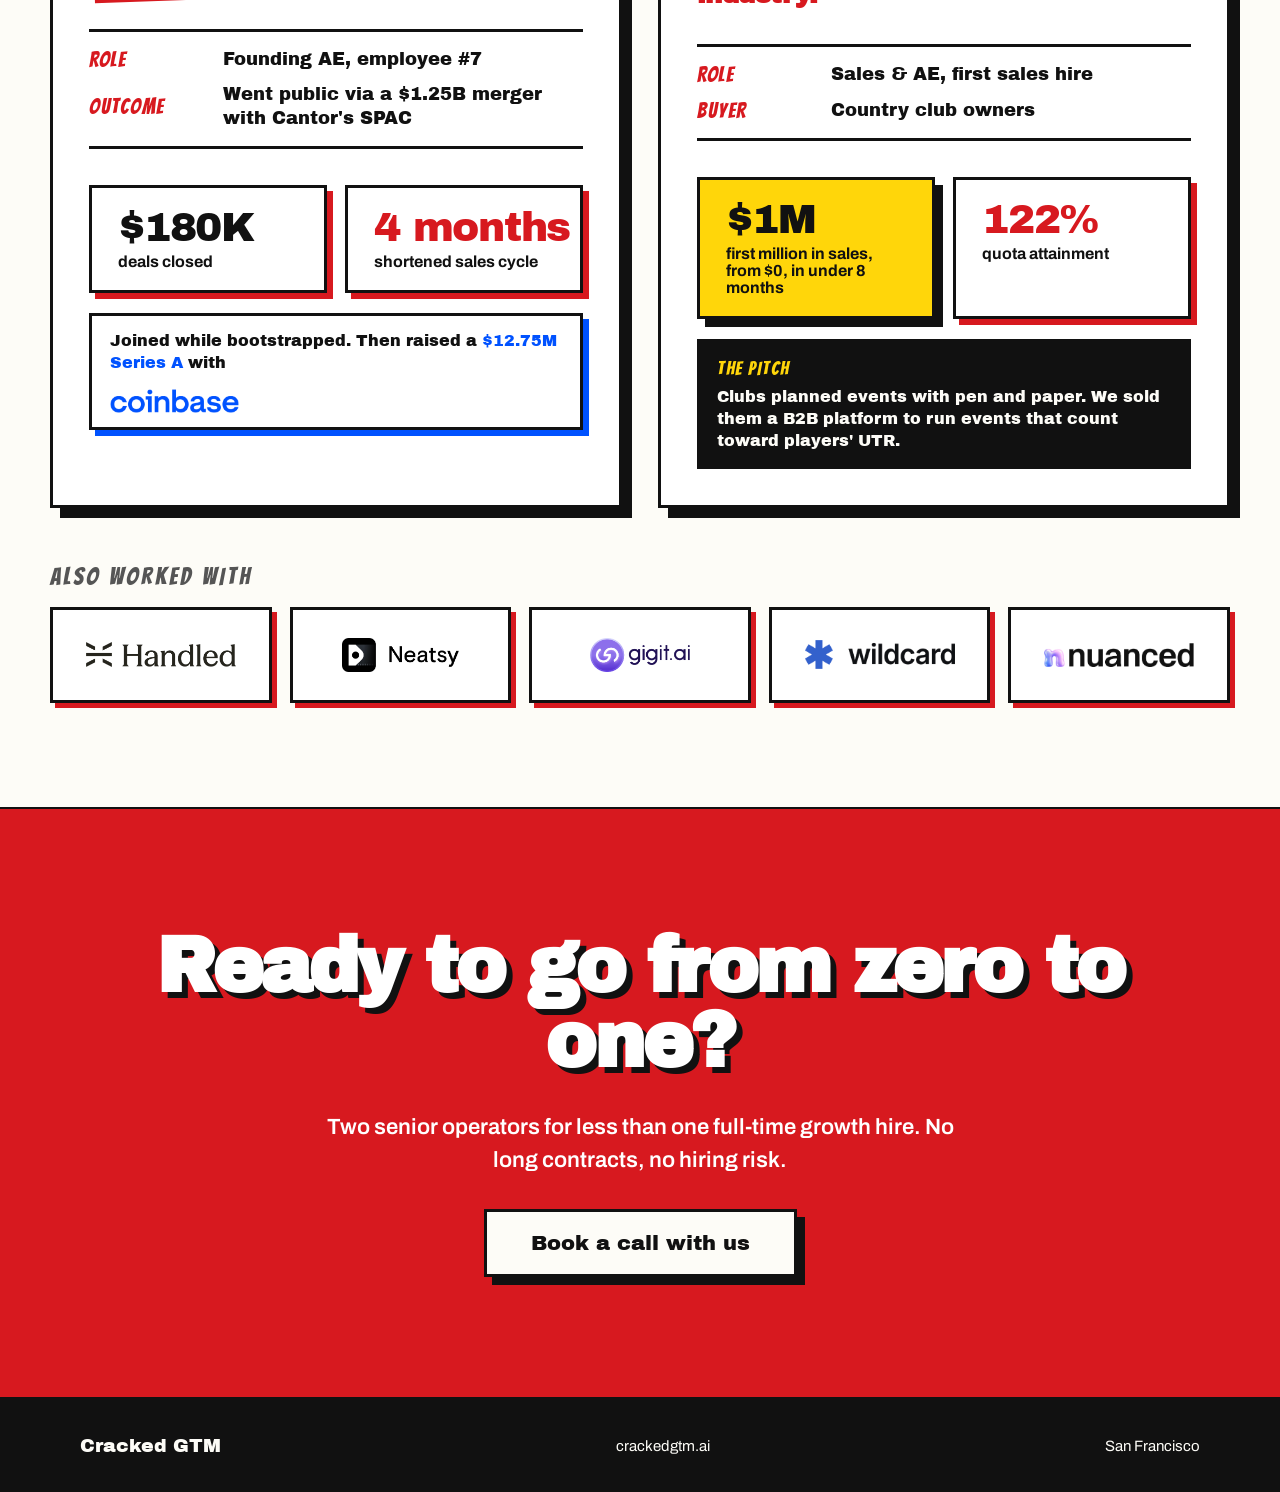
==== commit 3a4410f5: "Founder content stat: 2M+ social impressions Co-Authored-By: Claude Opus 5.5 <noreply@anthropic.com>" ====
--- a/index.html
+++ b/index.html
@@ -335,7 +335,7 @@
         <span class="n">01</span>
         <h3>Founder content</h3>
         <p>Weekly call with you. We write the X and LinkedIn posts, you approve.</p>
-        <div class="result"><b>42,000+</b><span>social impressions for our clients</span></div>
+        <div class="result"><b>2M+</b><span>social impressions for our clients</span></div>
       </article>
       <article class="offer">
         <span class="n">02</span>
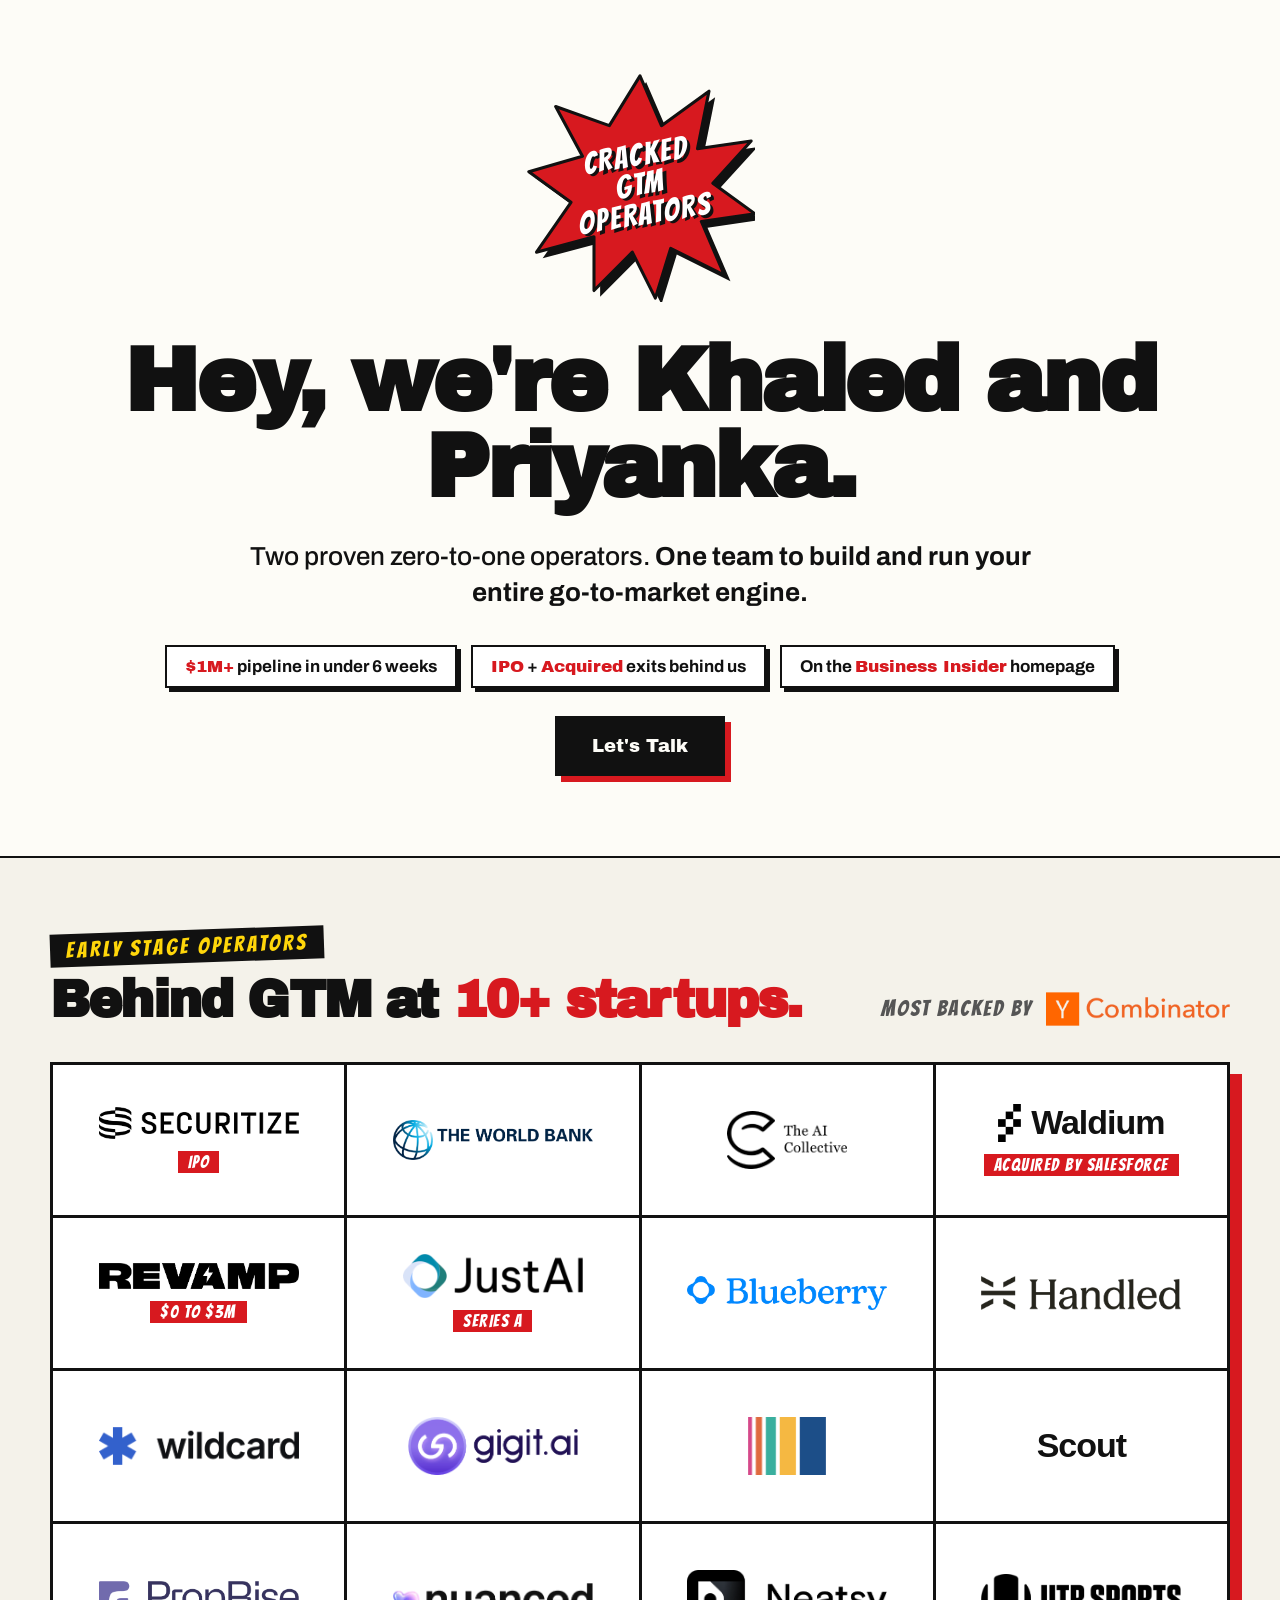
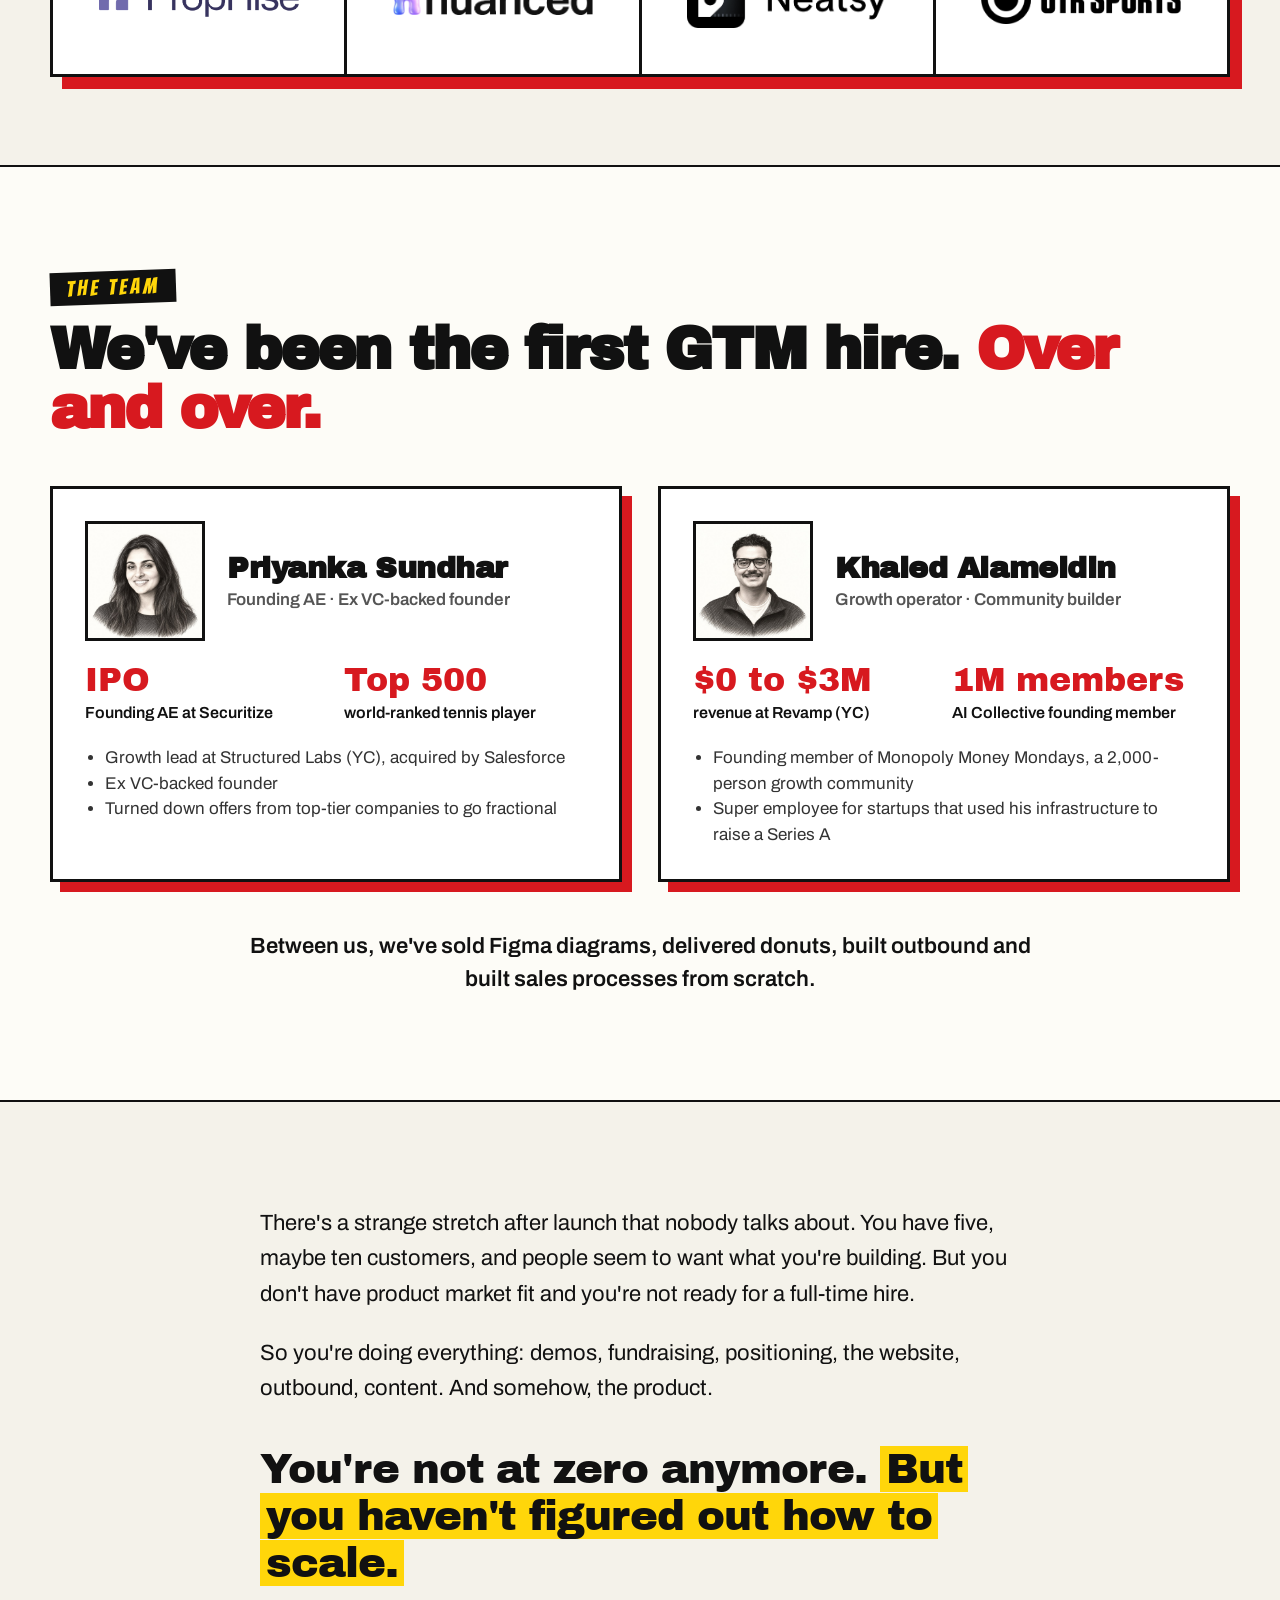
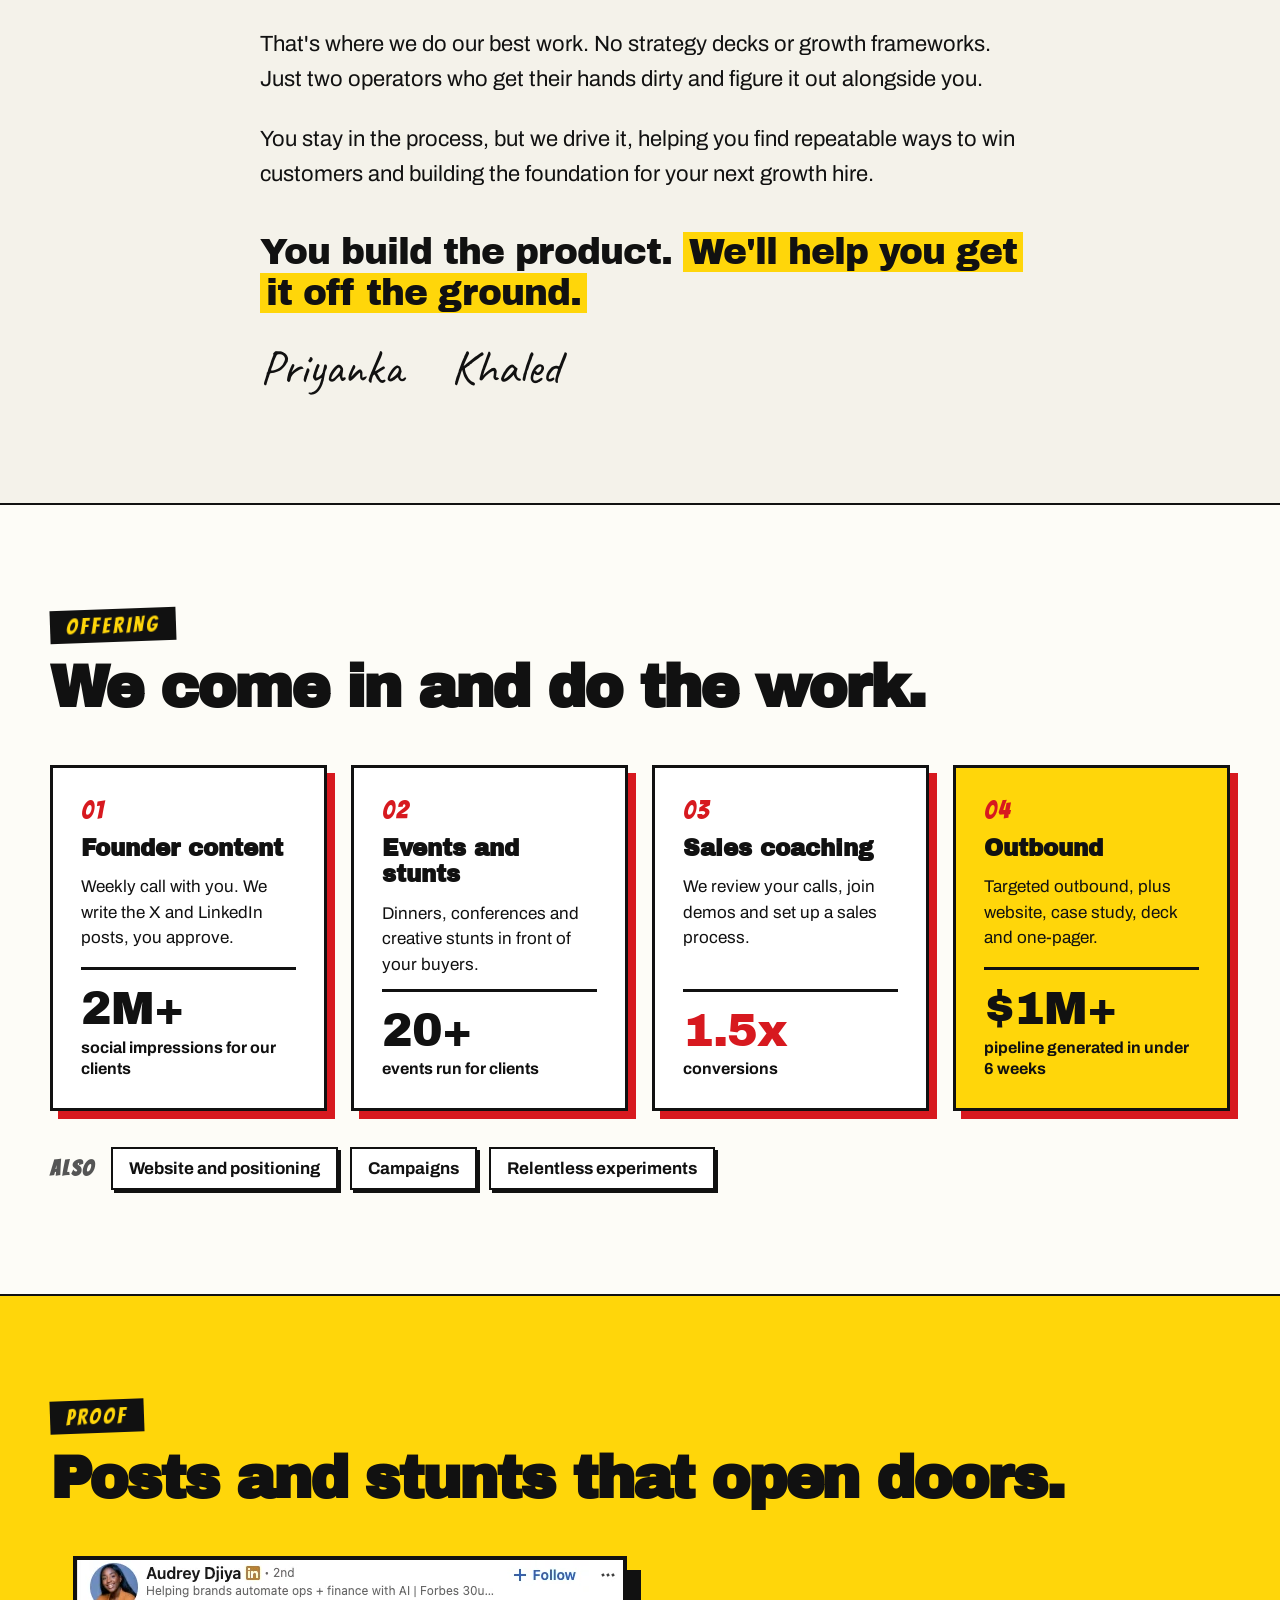
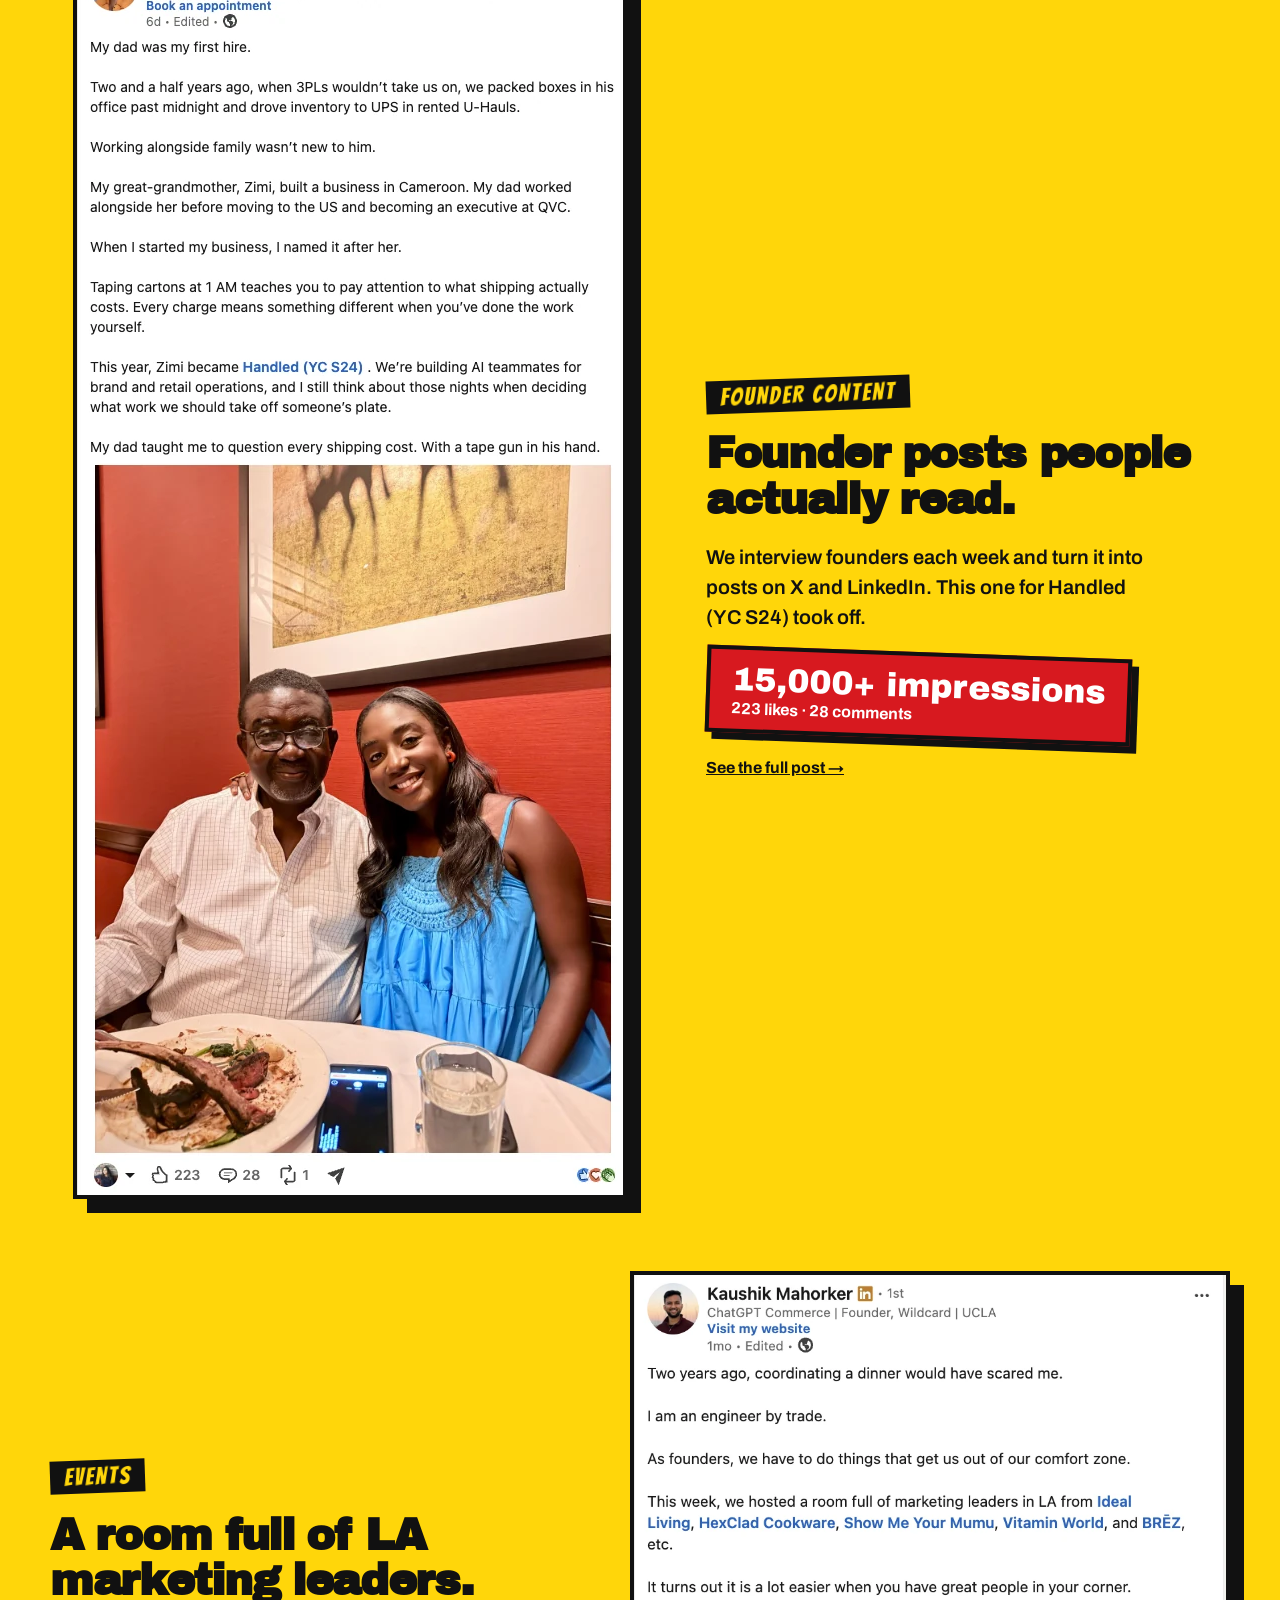
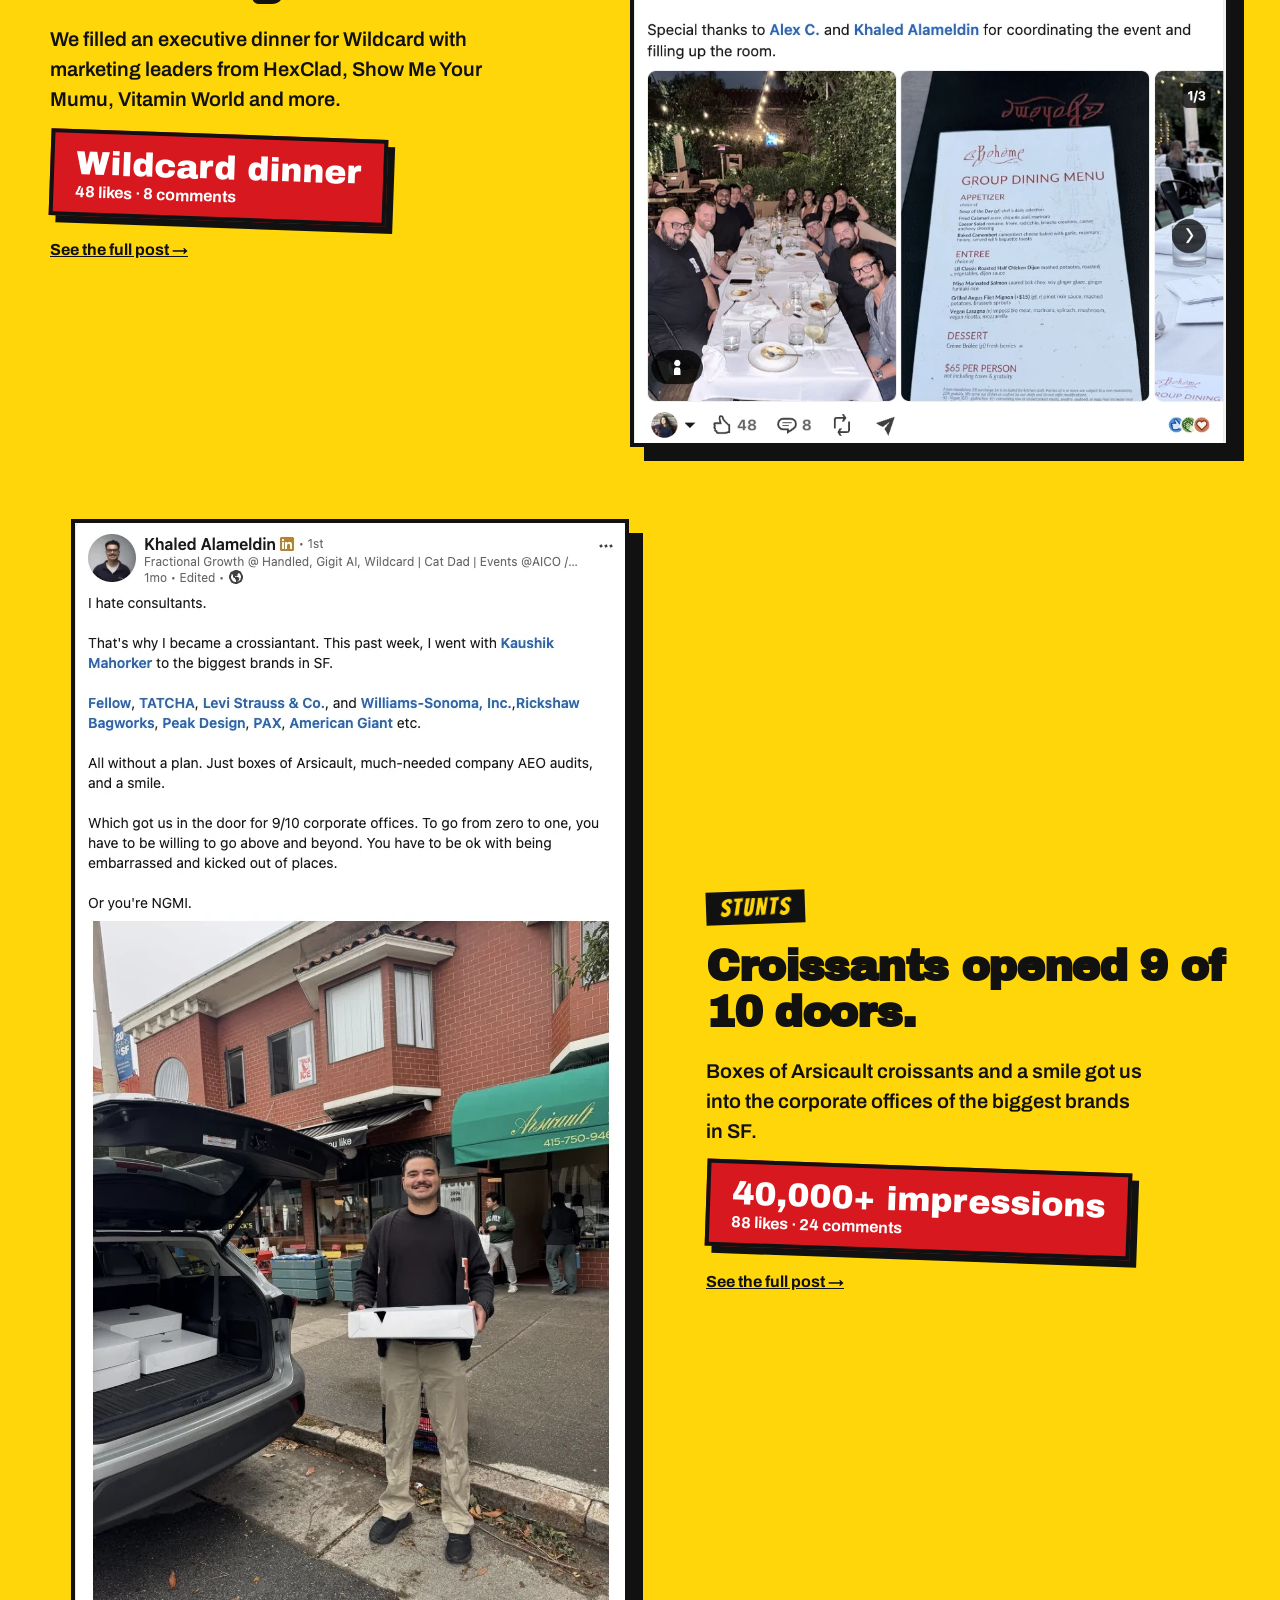
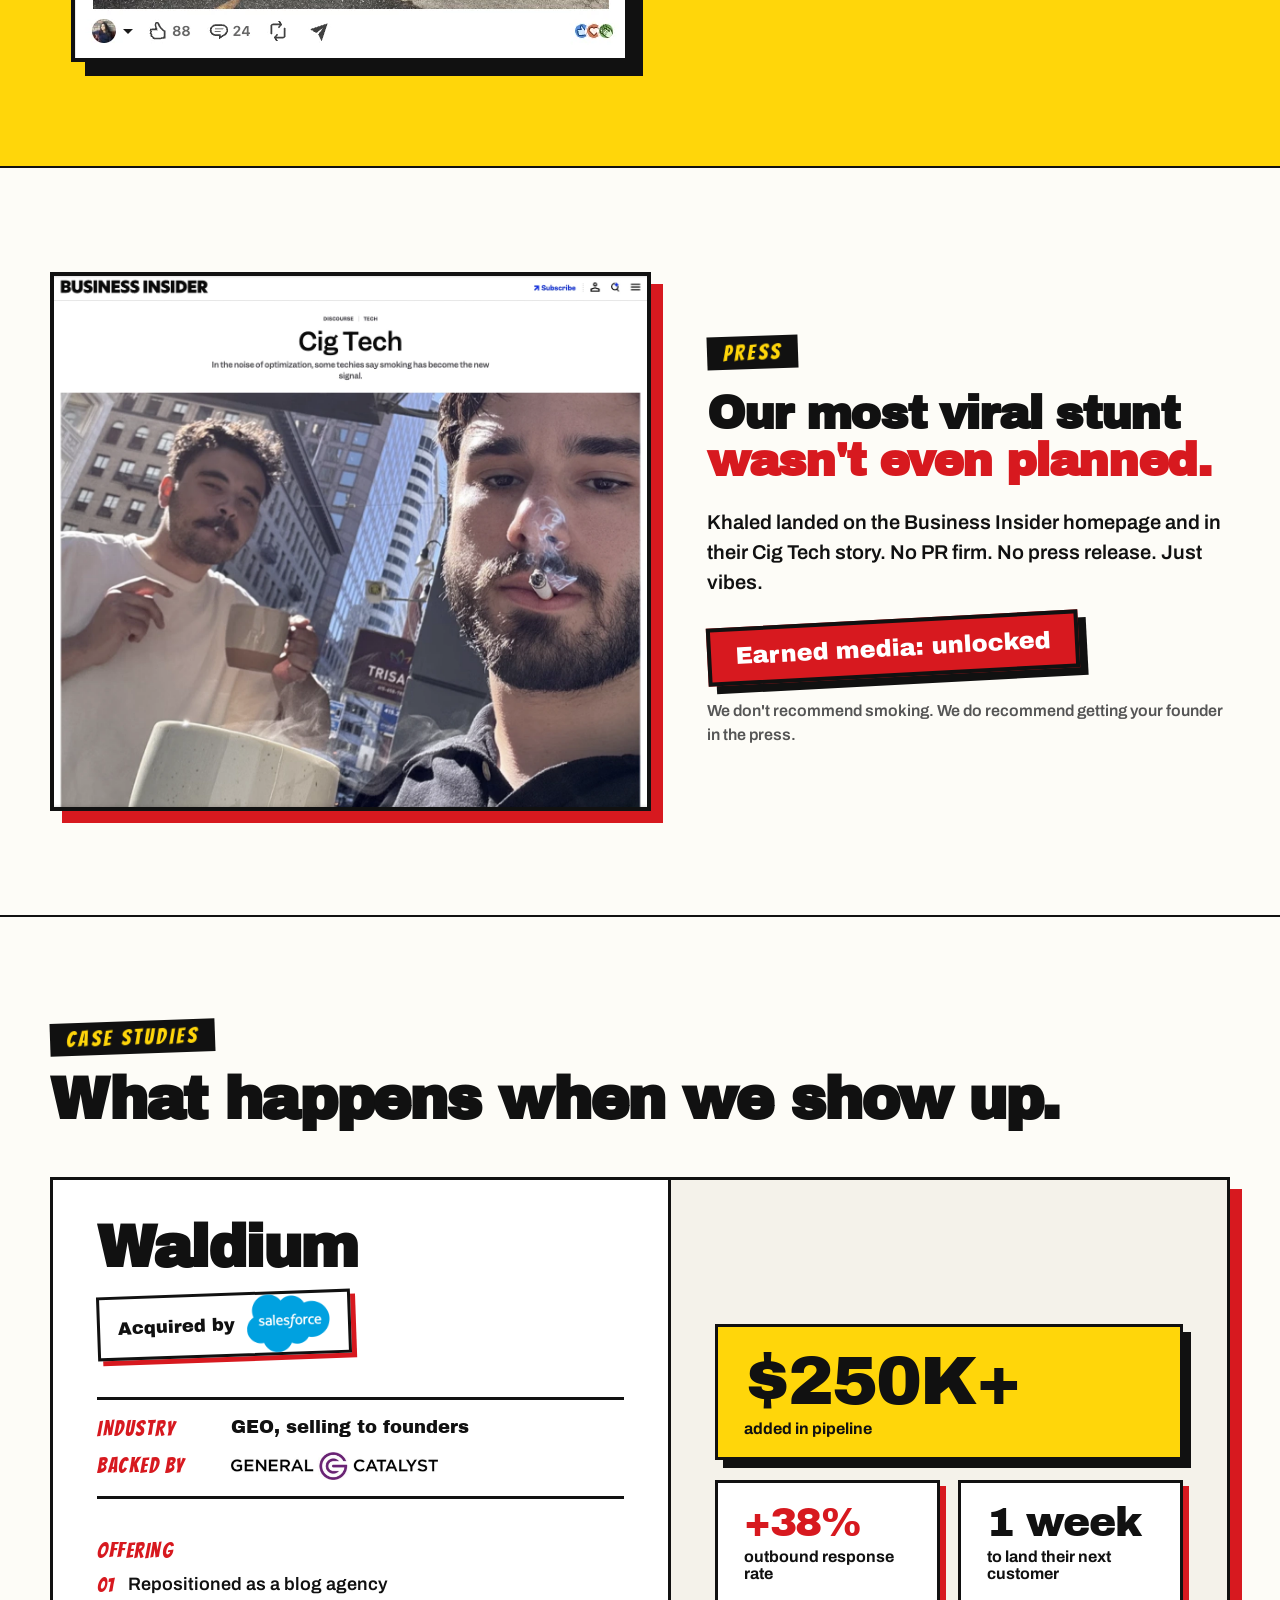
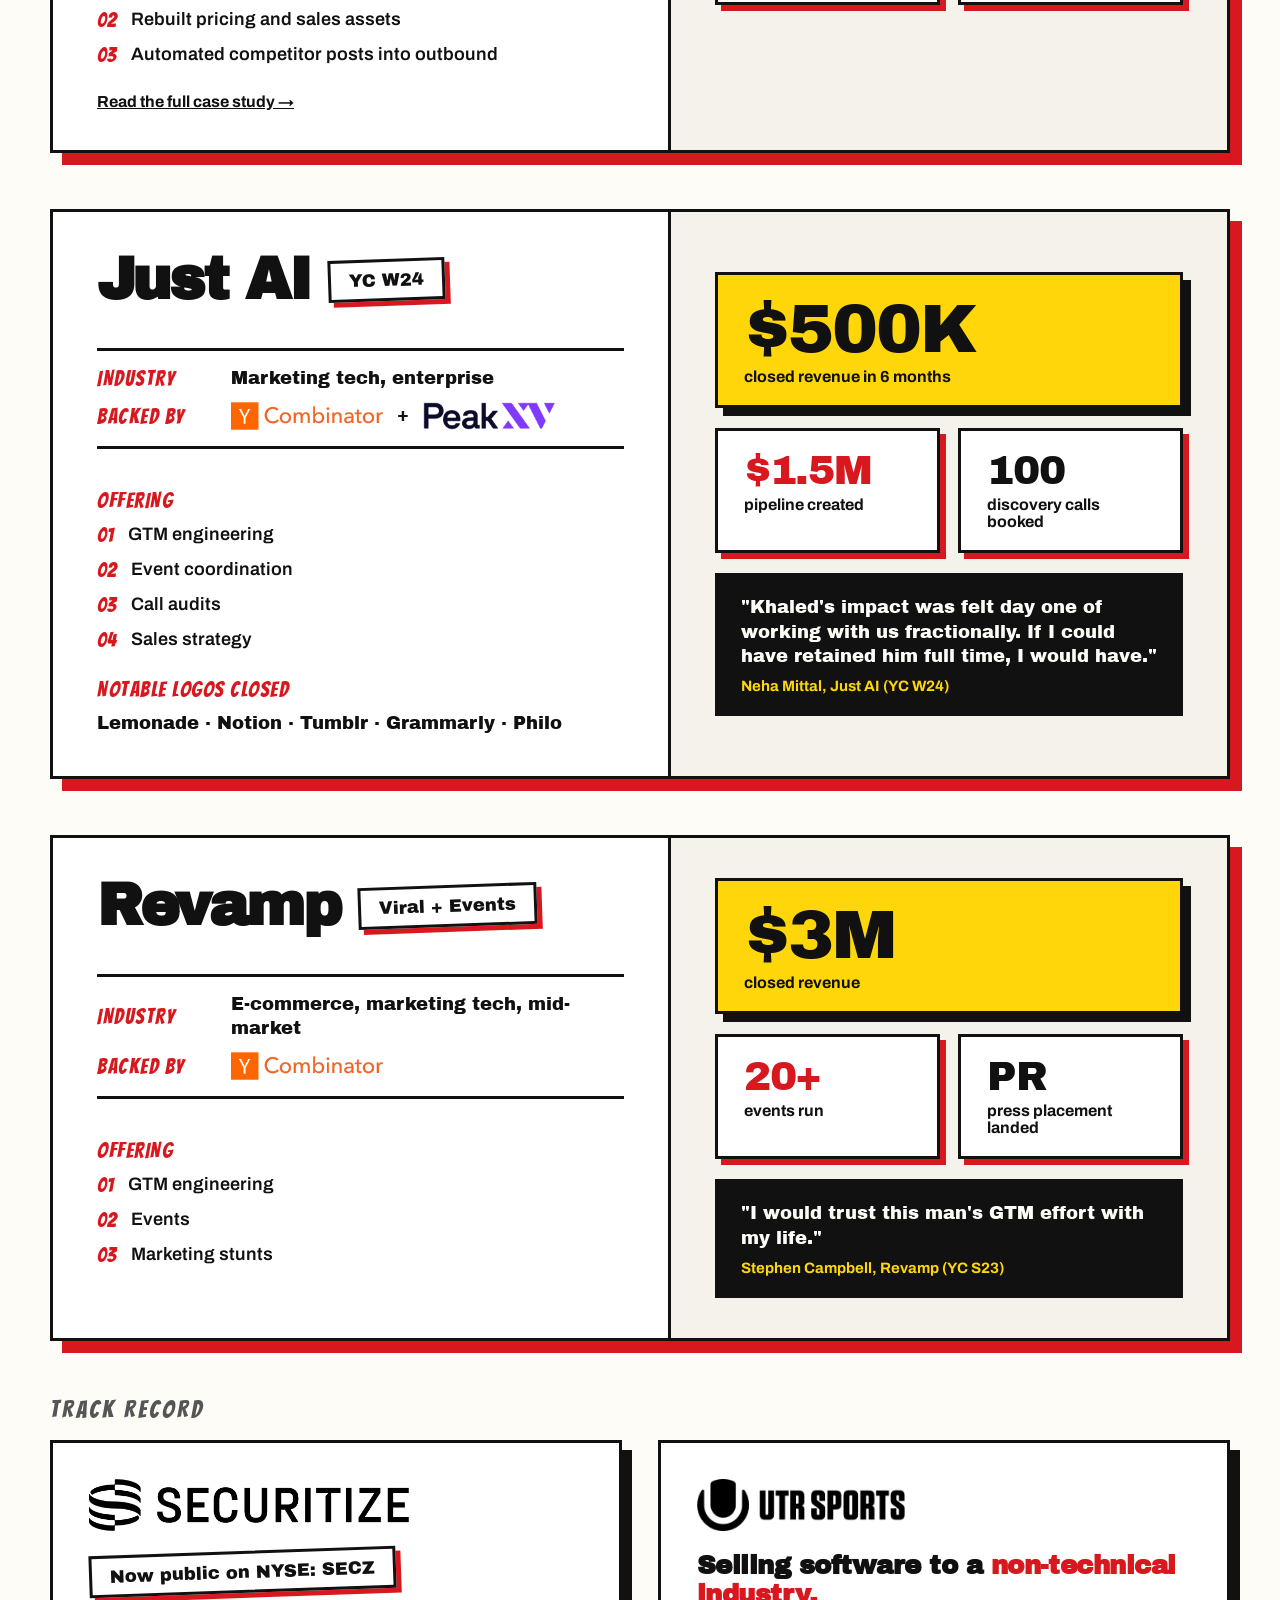
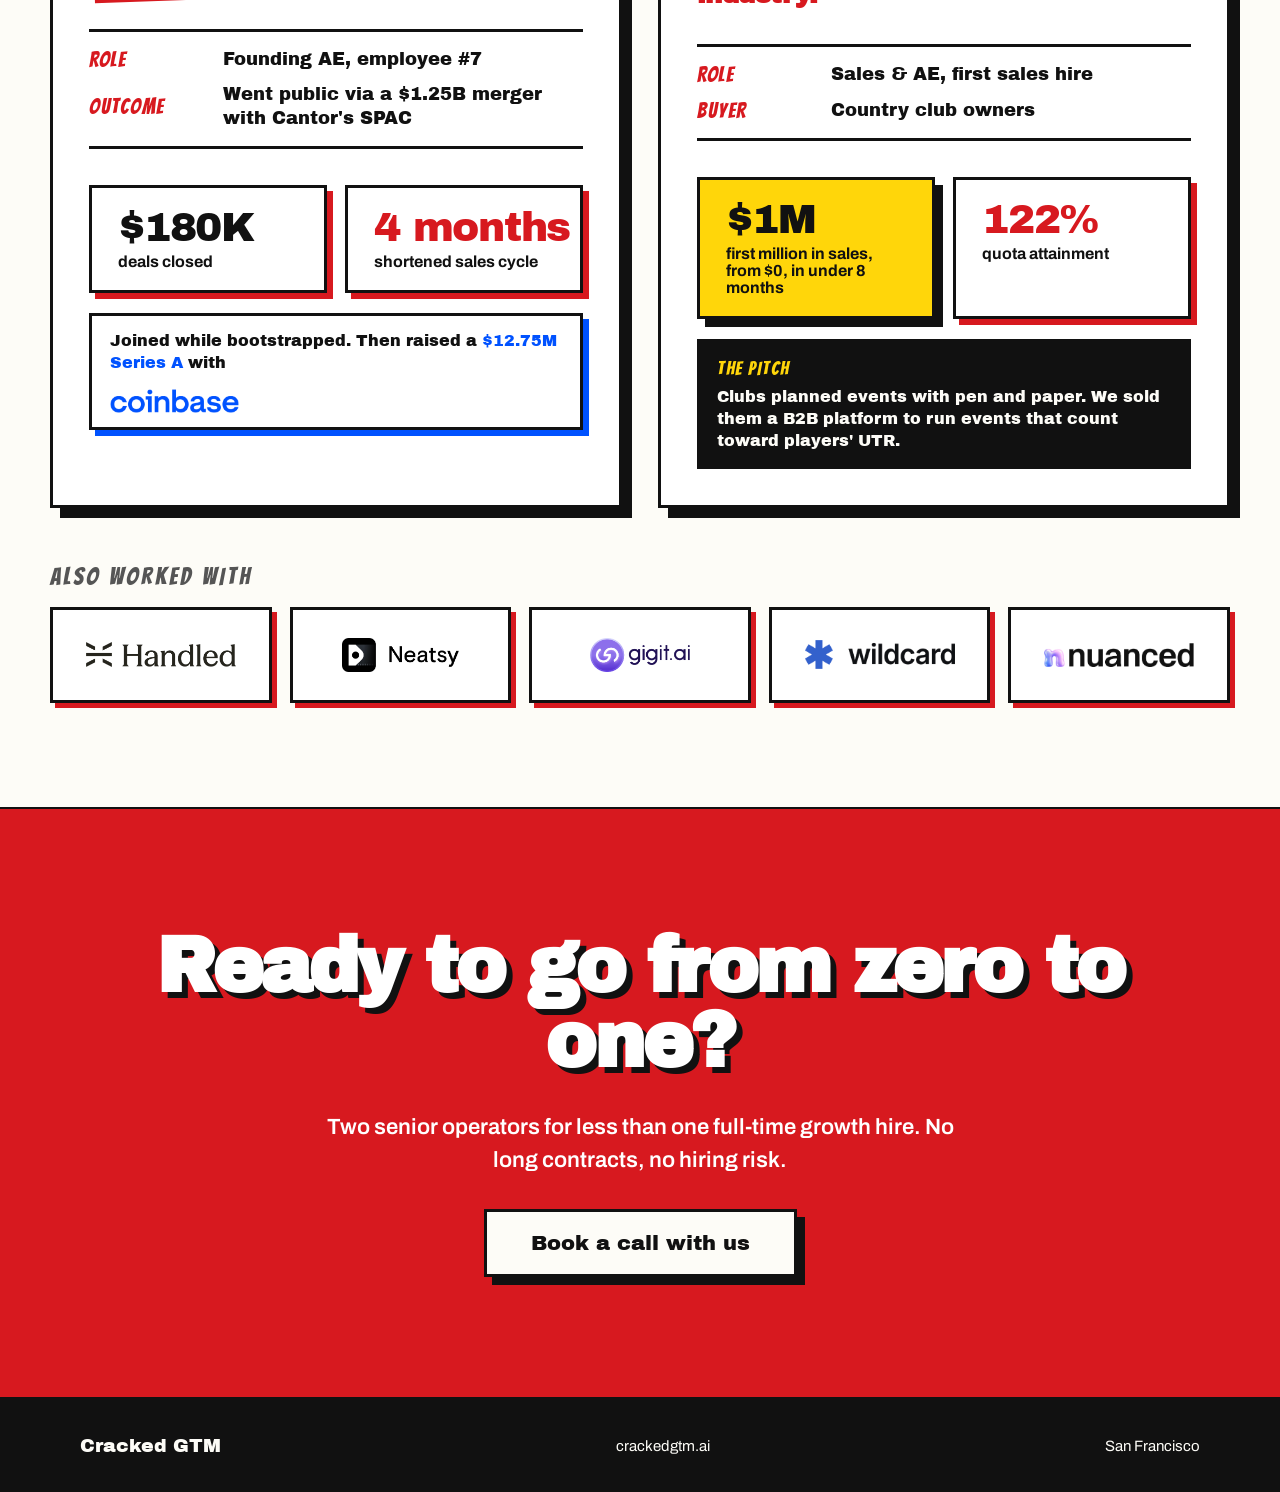
==== commit 3dd055d1: "Remove SEO, GEO and Paid acquisition from the landing page Co-Authored-By: Claude Opus 5.5 <noreply@" ====
--- a/index.html
+++ b/index.html
@@ -356,7 +356,7 @@
         <div class="result"><b>$1M+</b><span>pipeline generated in under 6 weeks</span></div>
       </article>
     </div>
-    <div class="chips"><em>ALSO</em><span>Paid acquisition</span><span>SEO and GEO</span><span>Website and positioning</span><span>Campaigns</span><span>Relentless experiments</span></div>
+    <div class="chips"><em>ALSO</em><span>Website and positioning</span><span>Campaigns</span><span>Relentless experiments</span></div>
   </div>
 </section>
 
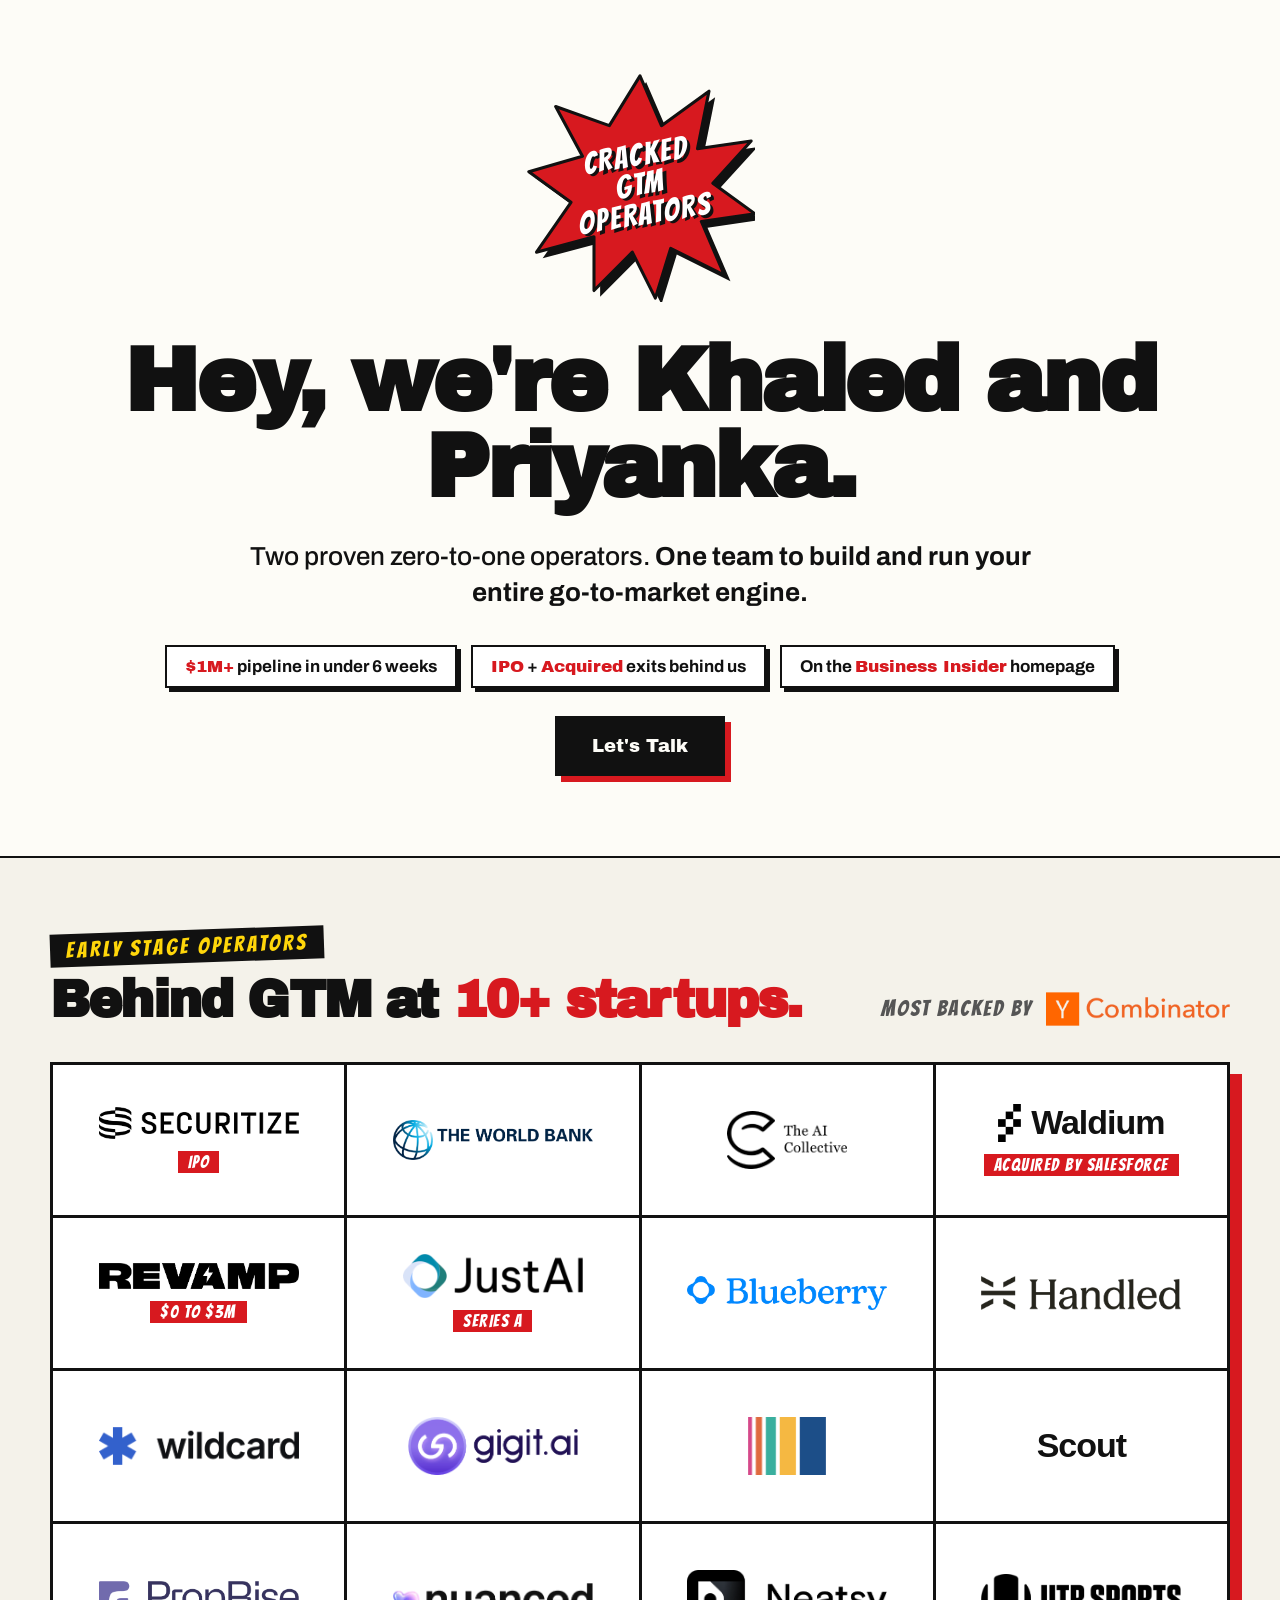
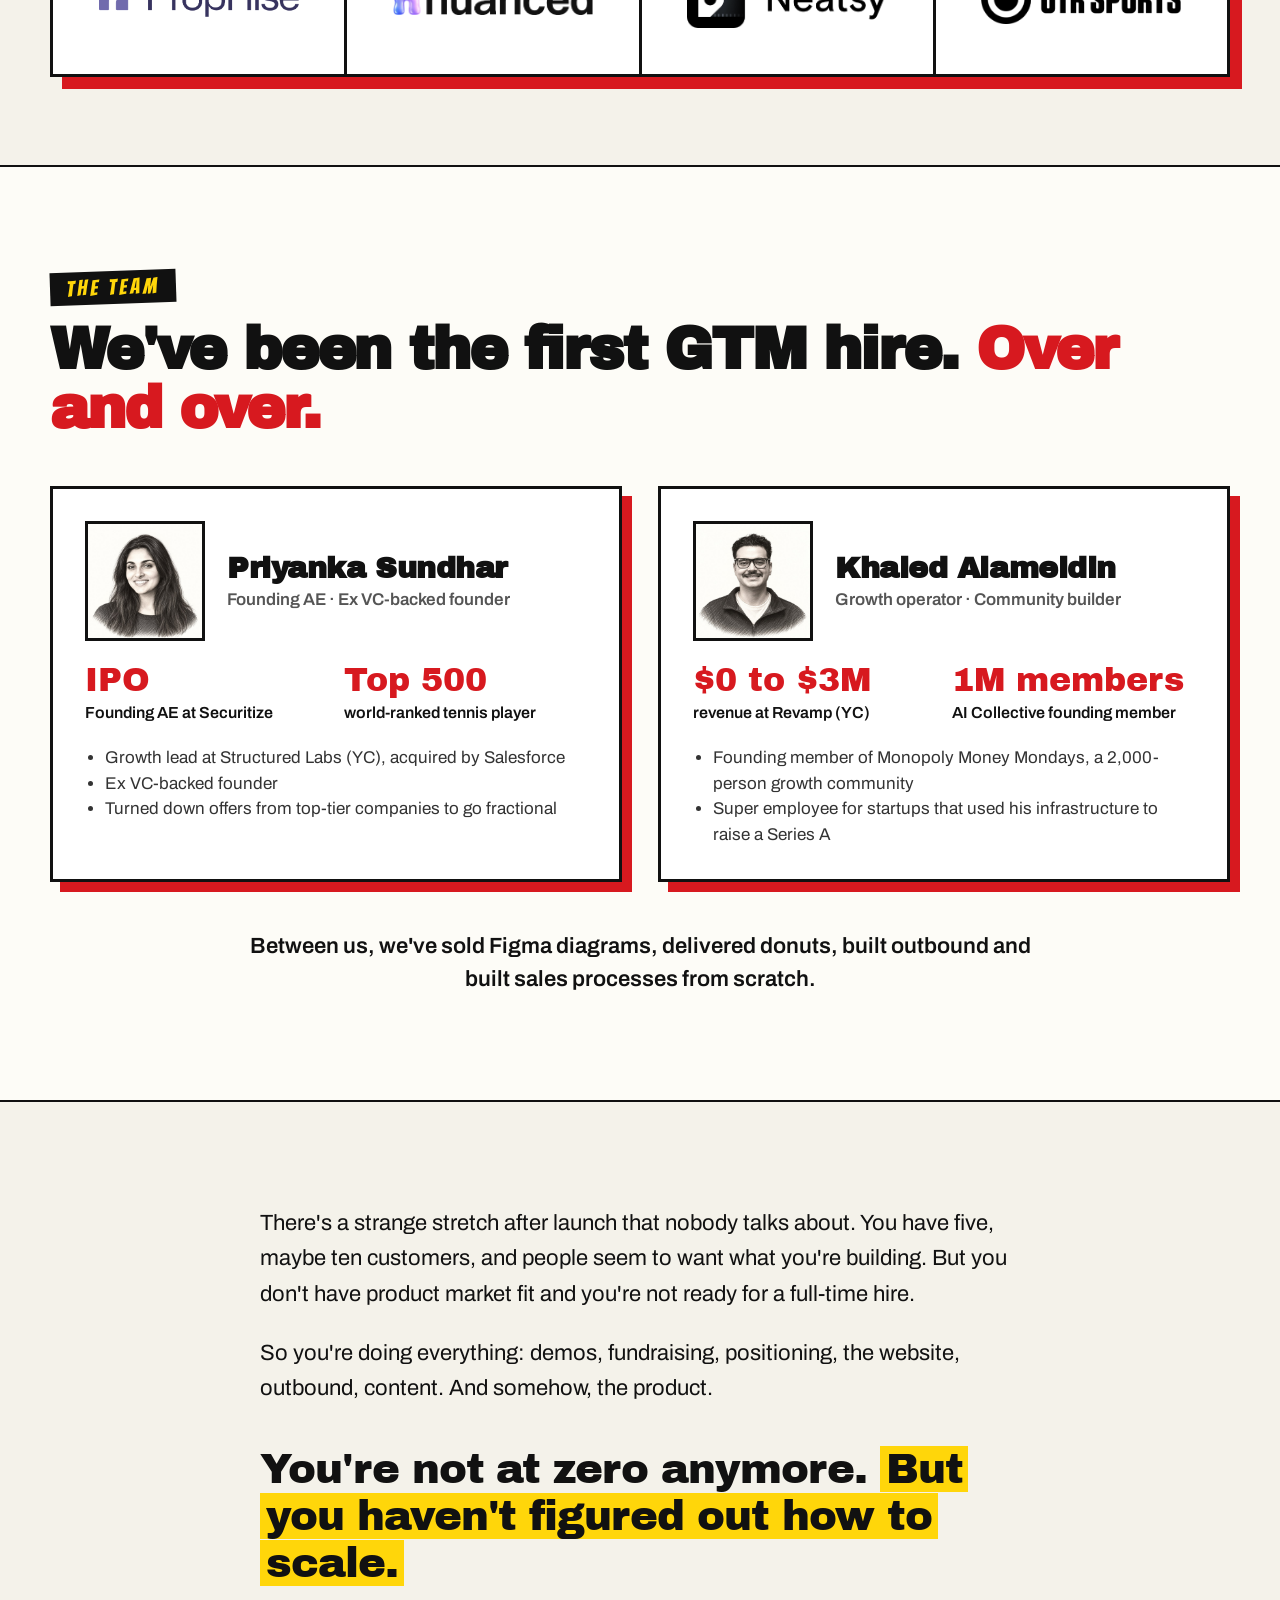
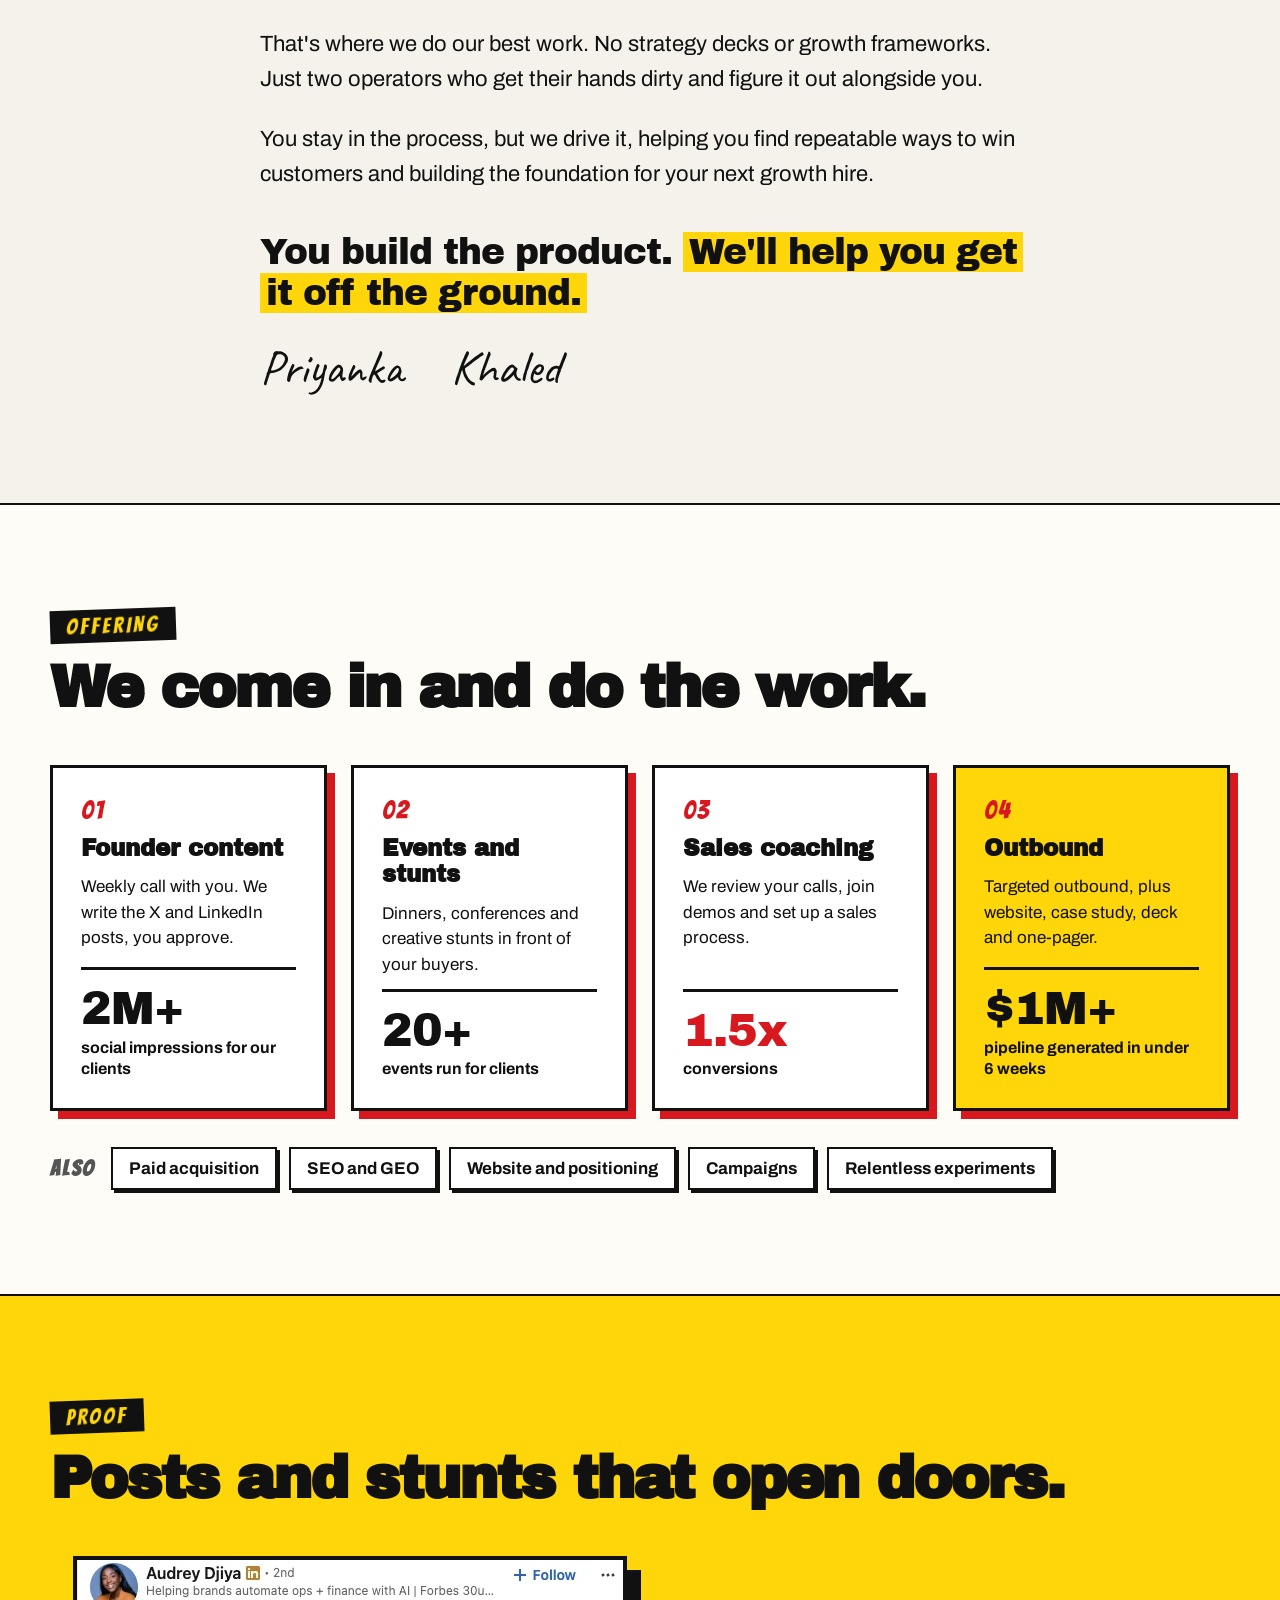
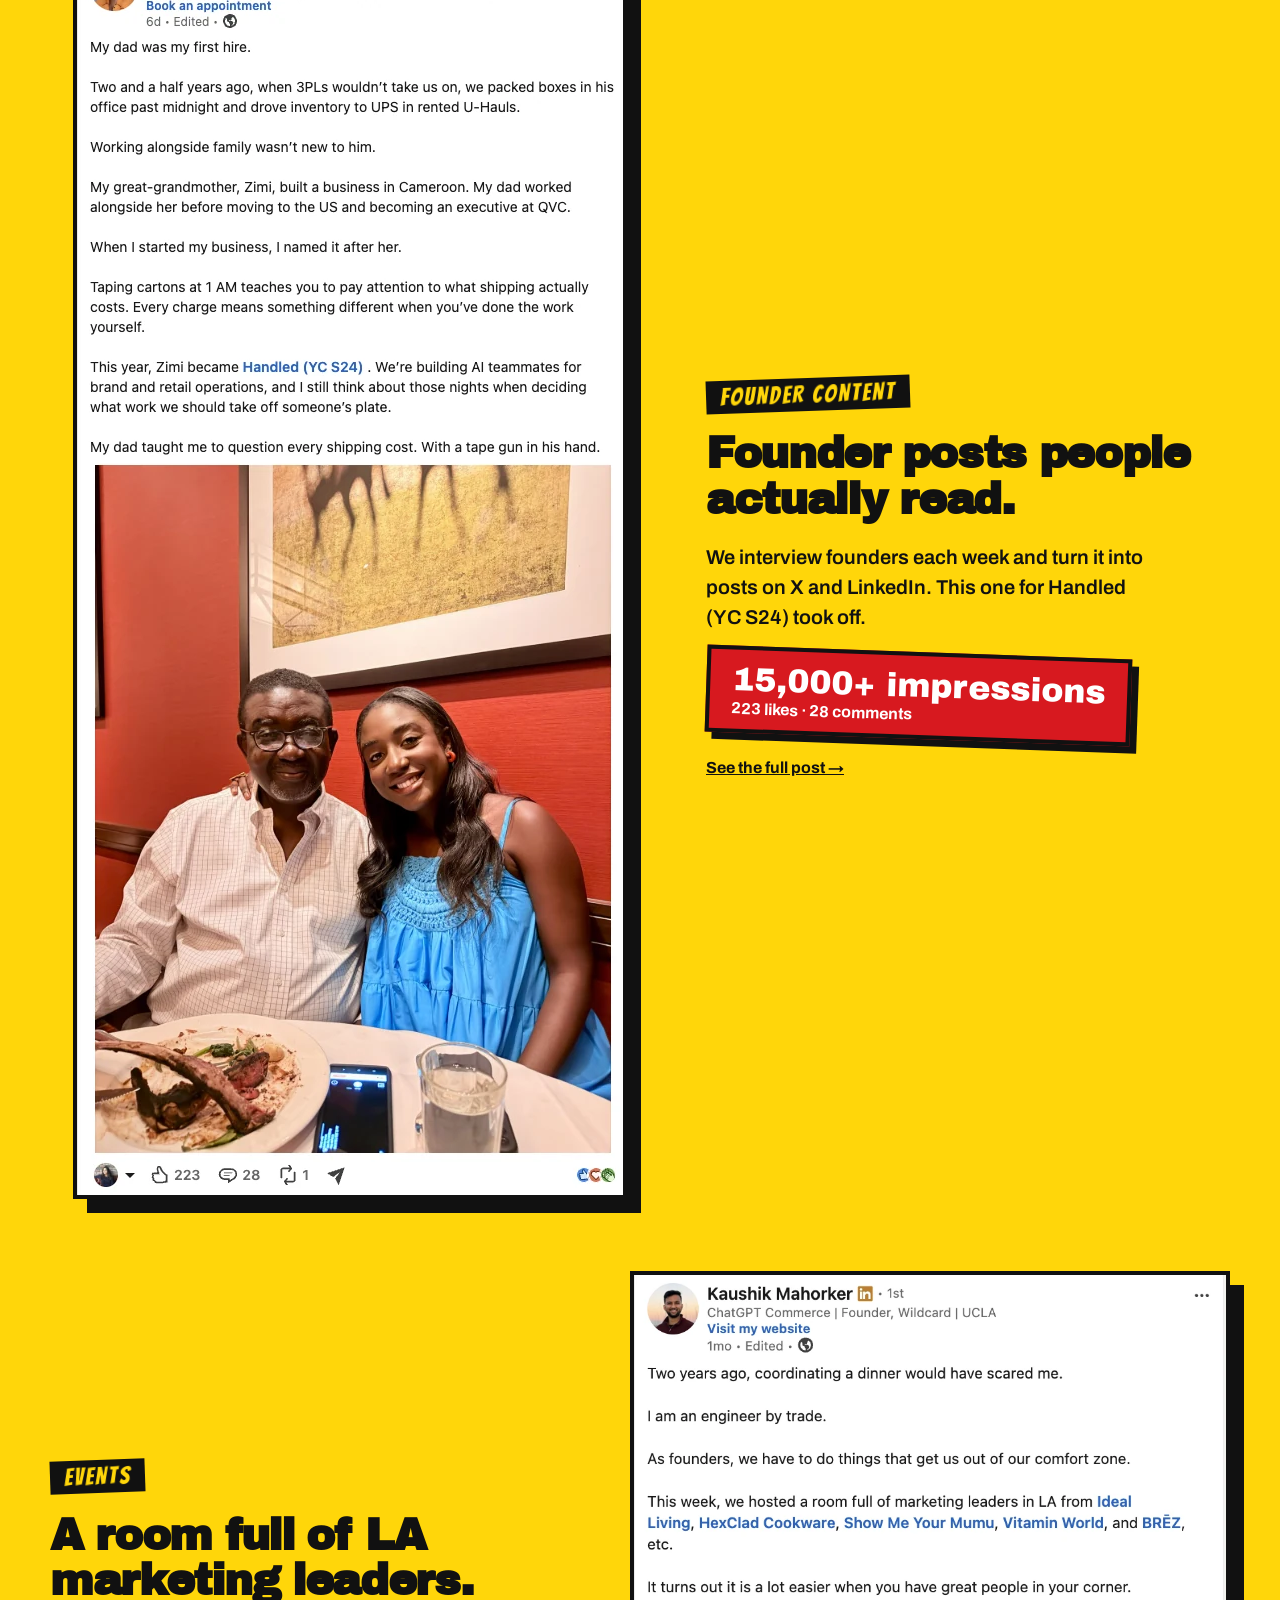
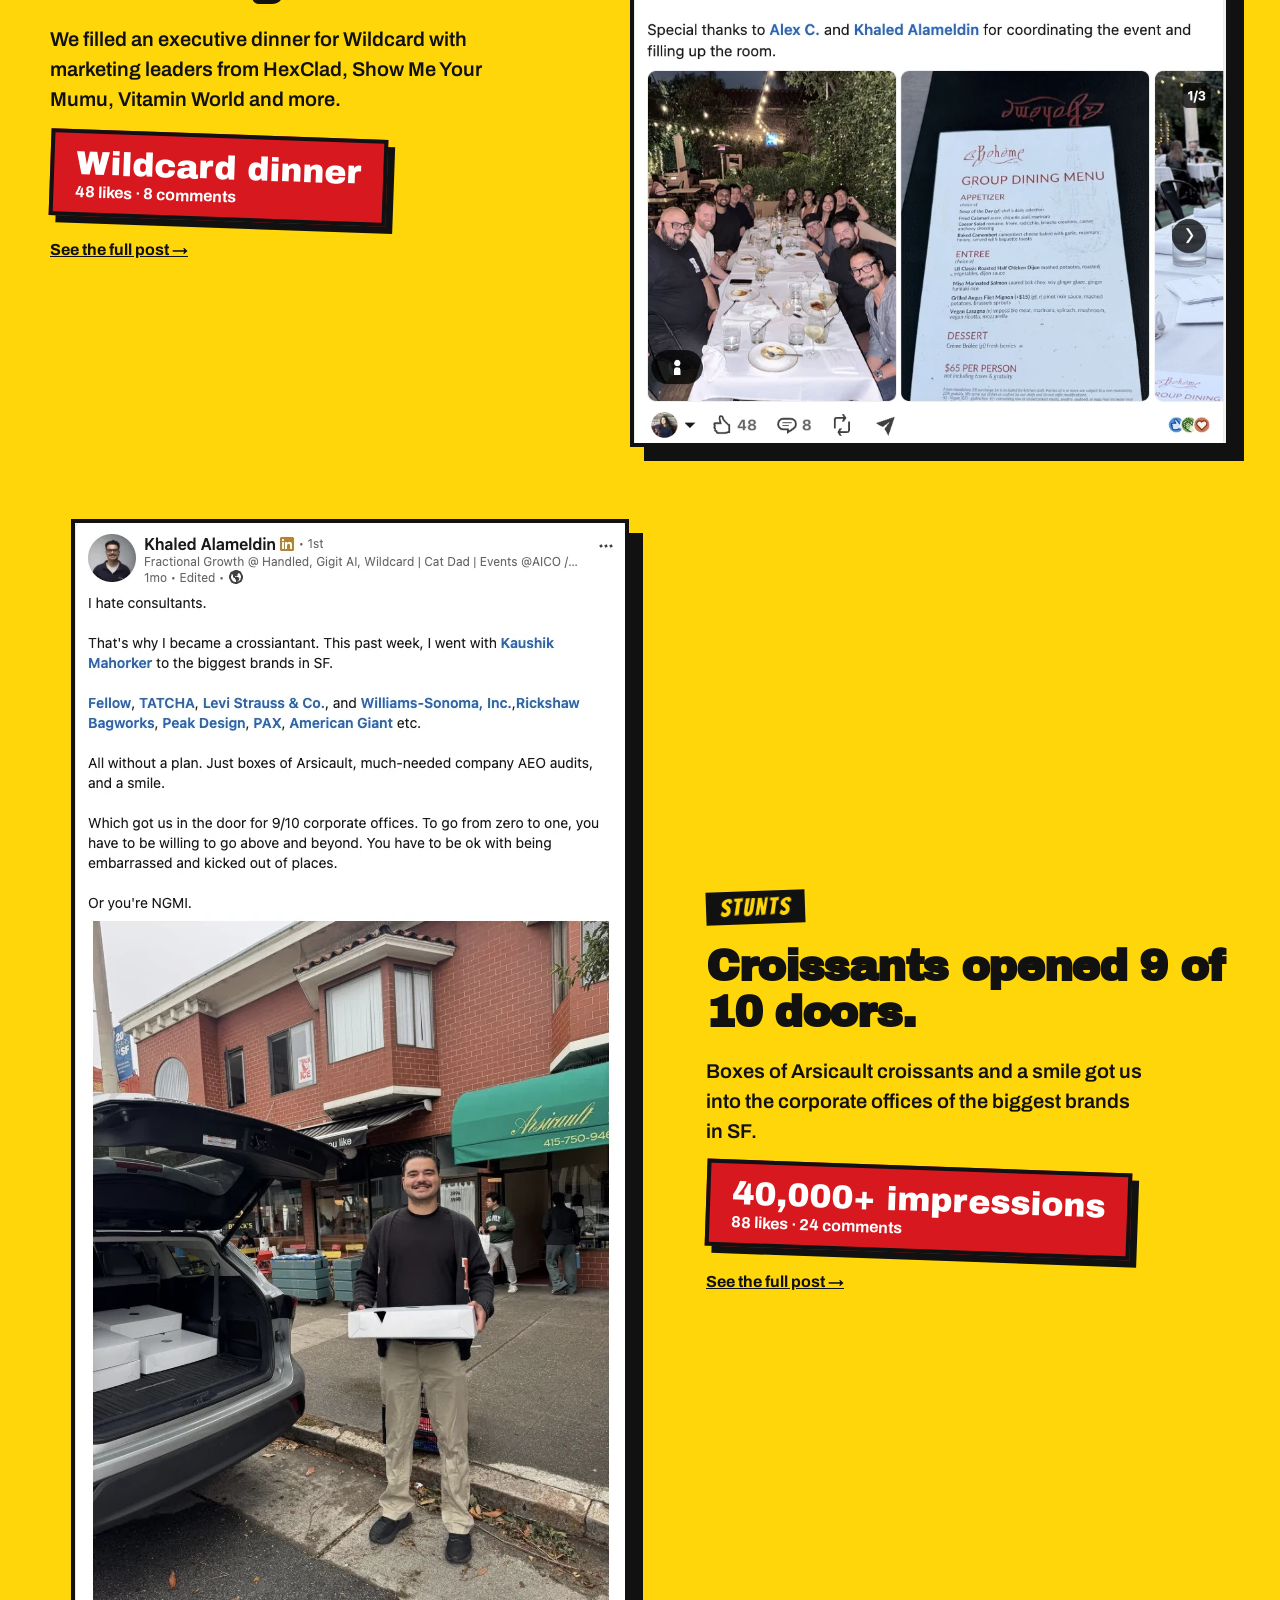
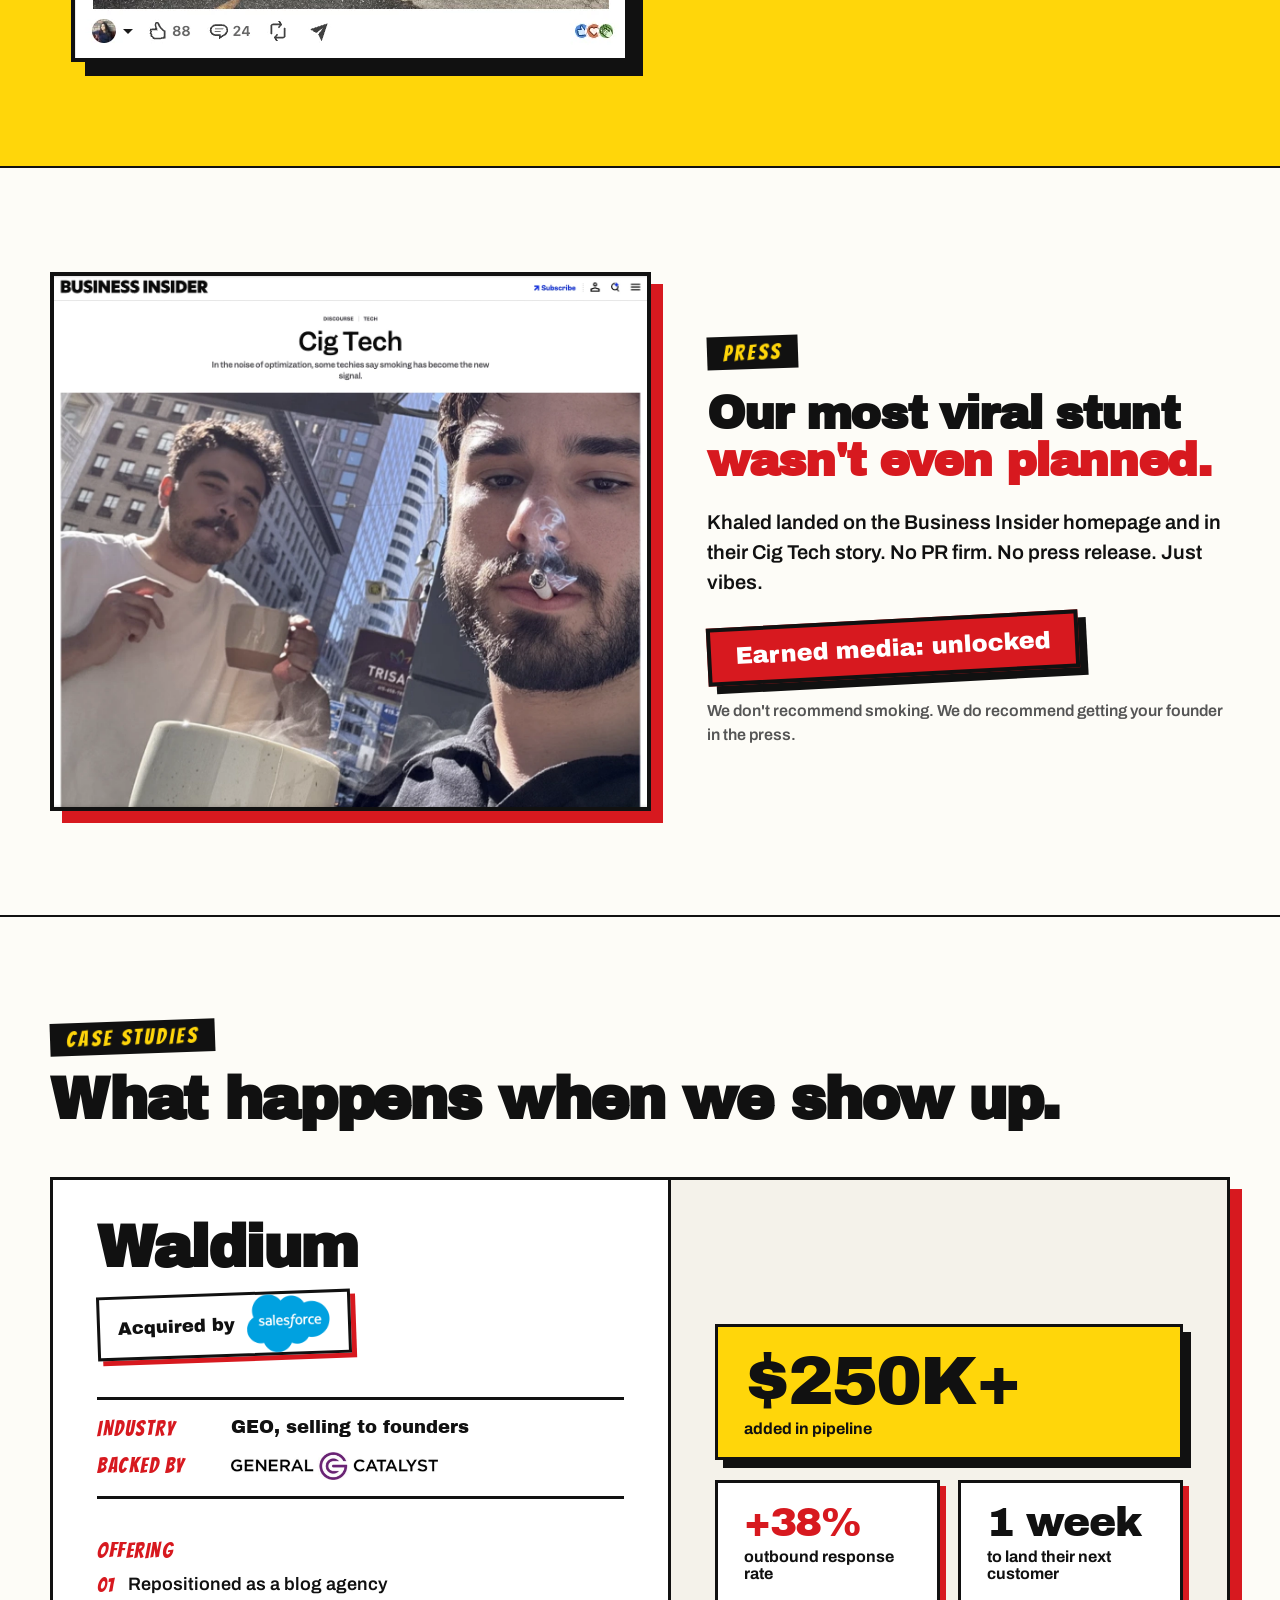
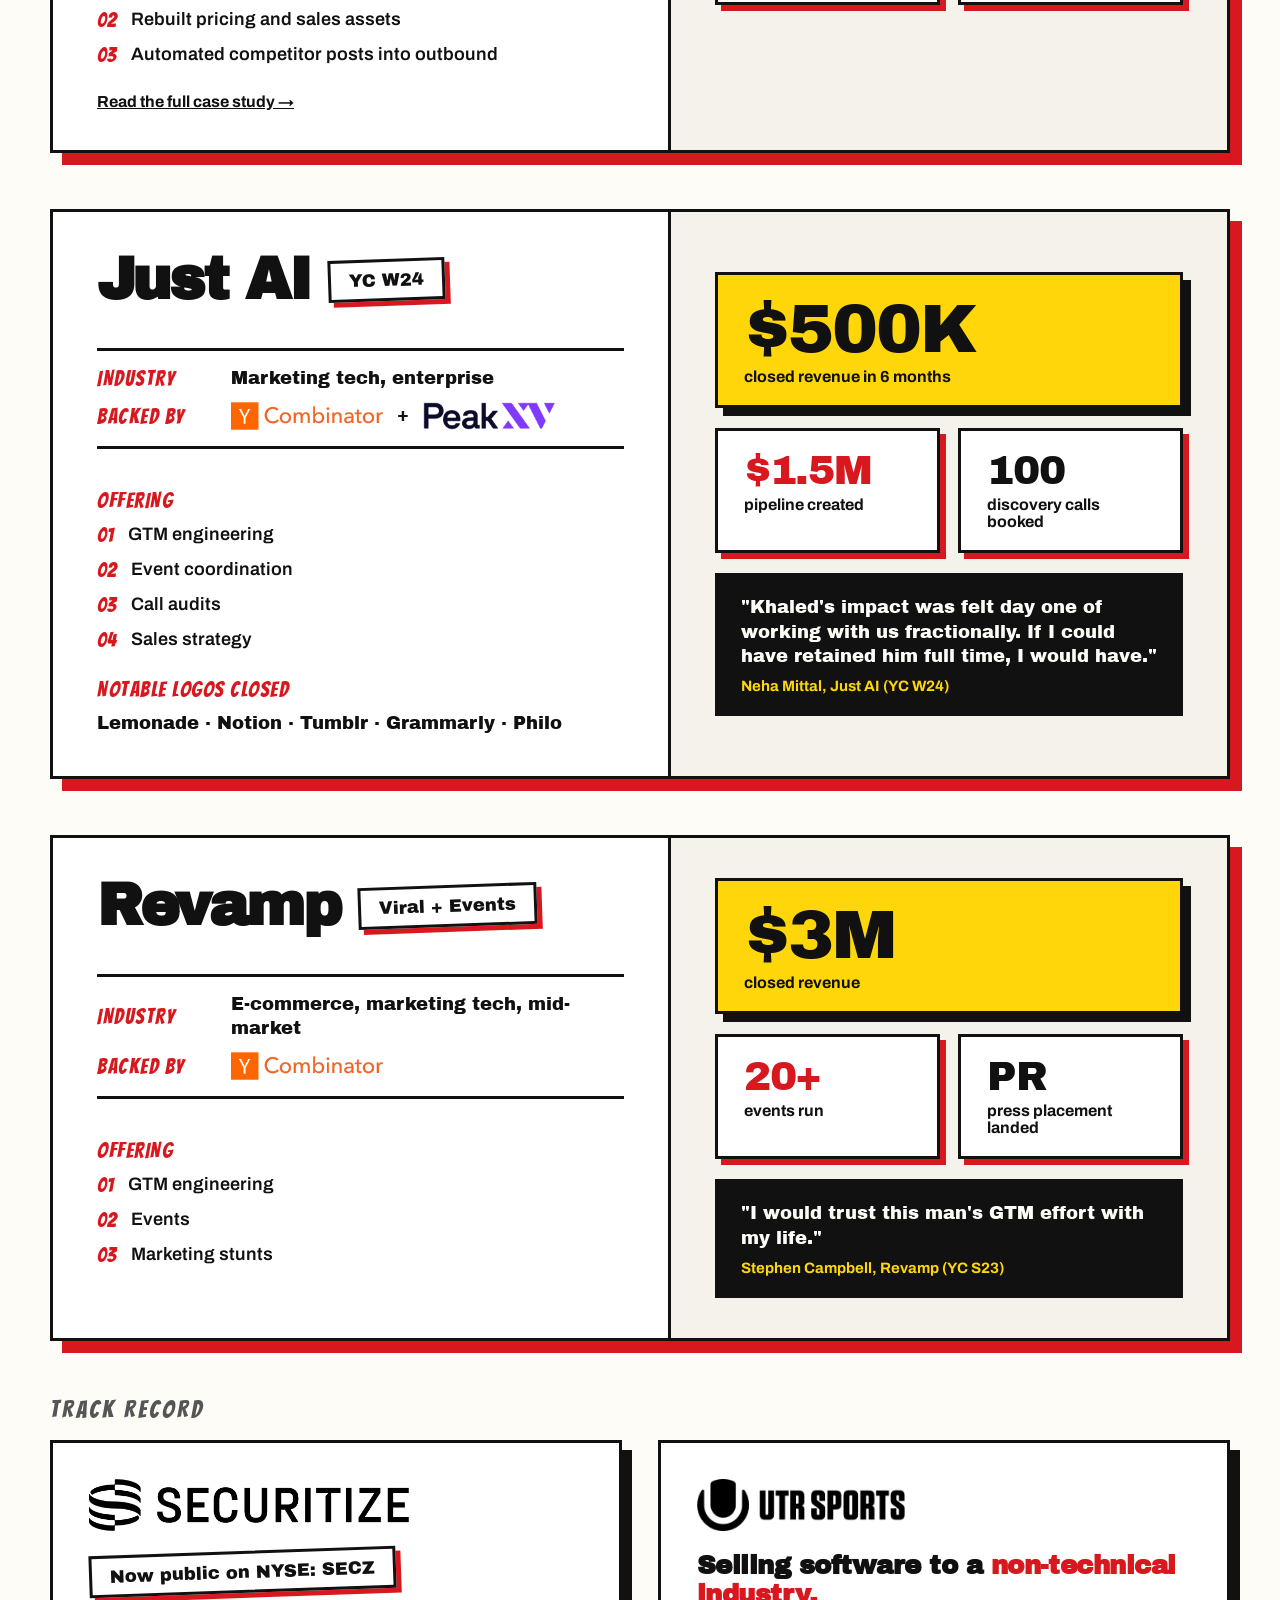
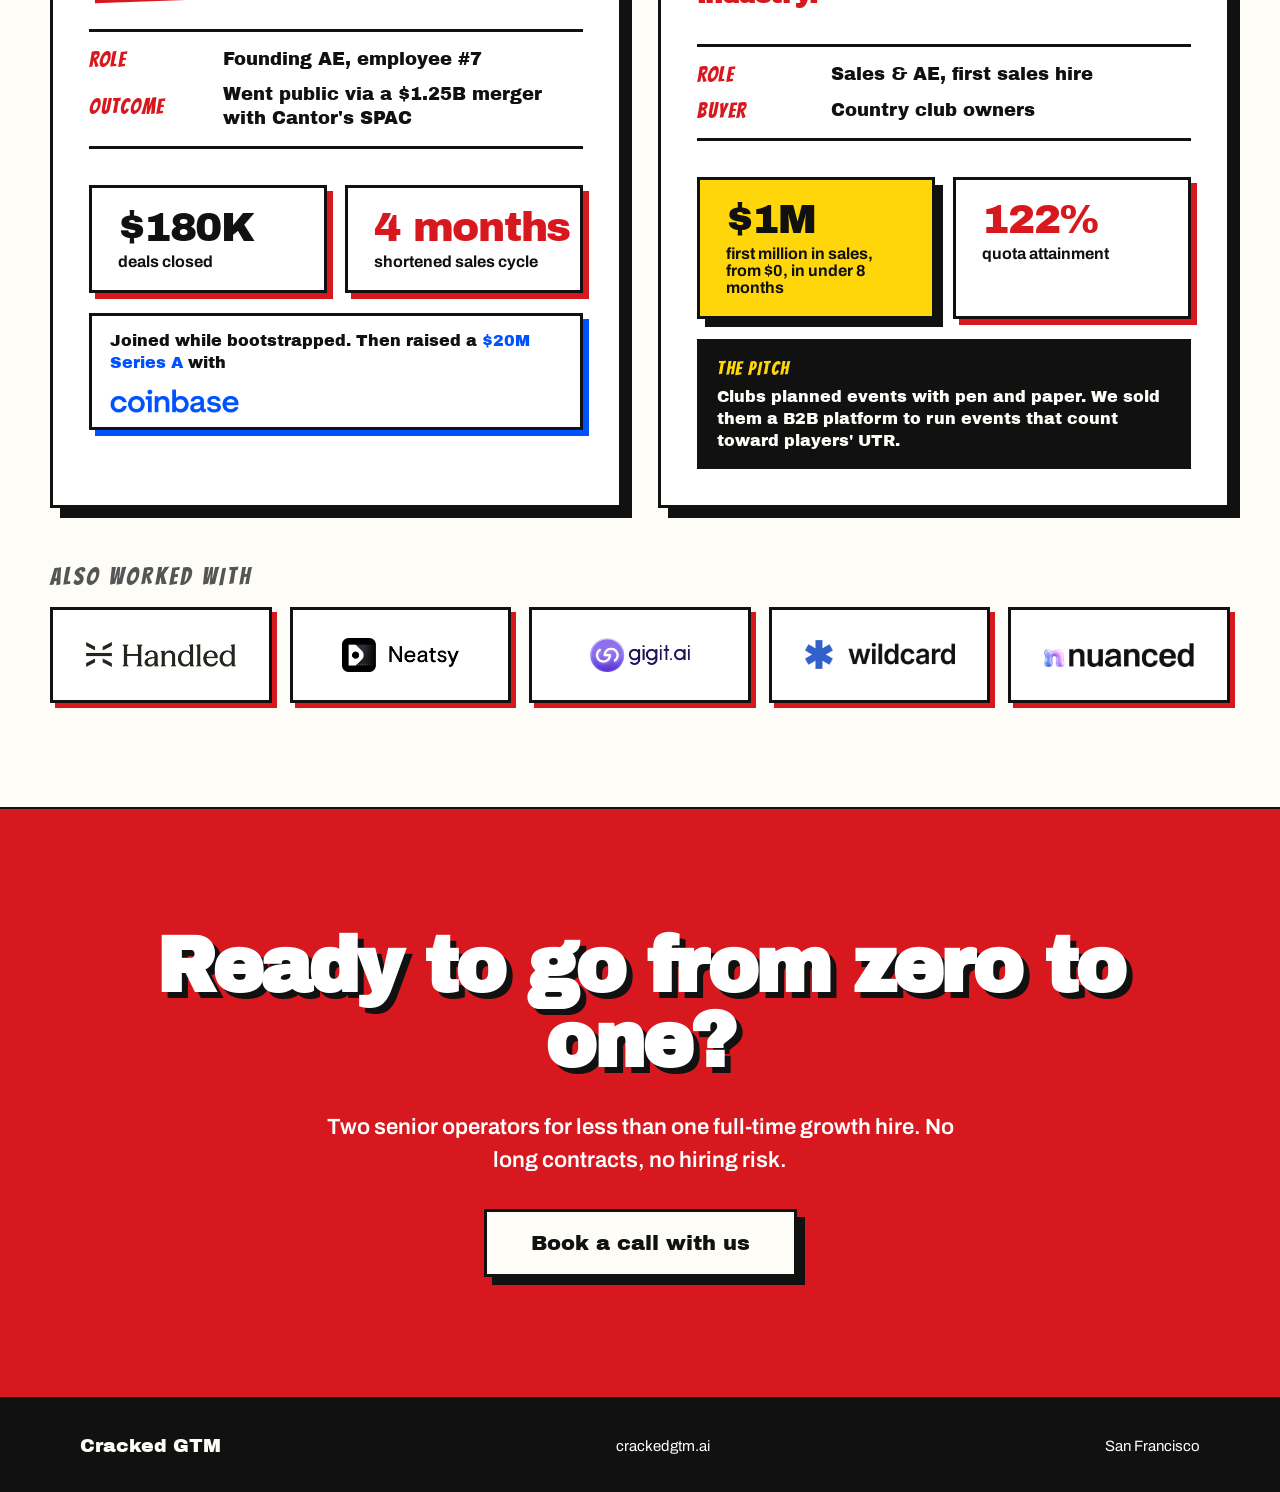
==== commit 39d00c9e: "Update Coinbase raise to $20M Series A Co-Authored-By: Claude Opus 5.5 <noreply@anthropic.com> Claud" ====
--- a/index.html
+++ b/index.html
@@ -356,7 +356,7 @@
         <div class="result"><b>$1M+</b><span>pipeline generated in under 6 weeks</span></div>
       </article>
     </div>
-    <div class="chips"><em>ALSO</em><span>Website and positioning</span><span>Campaigns</span><span>Relentless experiments</span></div>
+    <div class="chips"><em>ALSO</em><span>Paid acquisition</span><span>SEO and GEO</span><span>Website and positioning</span><span>Campaigns</span><span>Relentless experiments</span></div>
   </div>
 </section>
 
@@ -495,7 +495,7 @@
           <div class="res"><b>$180K</b><span>deals closed</span></div>
           <div class="res"><b class="red-n">4 months</b><span>shortened sales cycle</span></div>
         </div>
-        <div class="callout"><span>Joined while bootstrapped. Then raised a <span style="color:#0052FF">$12.75M Series A</span> with</span><img src="assets/logos/coinbase.png" alt="Coinbase" width="800" height="149"></div>
+        <div class="callout"><span>Joined while bootstrapped. Then raised a <span style="color:#0052FF">$20M Series A</span> with</span><img src="assets/logos/coinbase.png" alt="Coinbase" width="800" height="149"></div>
       </article>
       <article class="track">
         <img class="track-logo" src="assets/logos/utr.png" alt="Universal Tennis (UTR)" width="503" height="126">
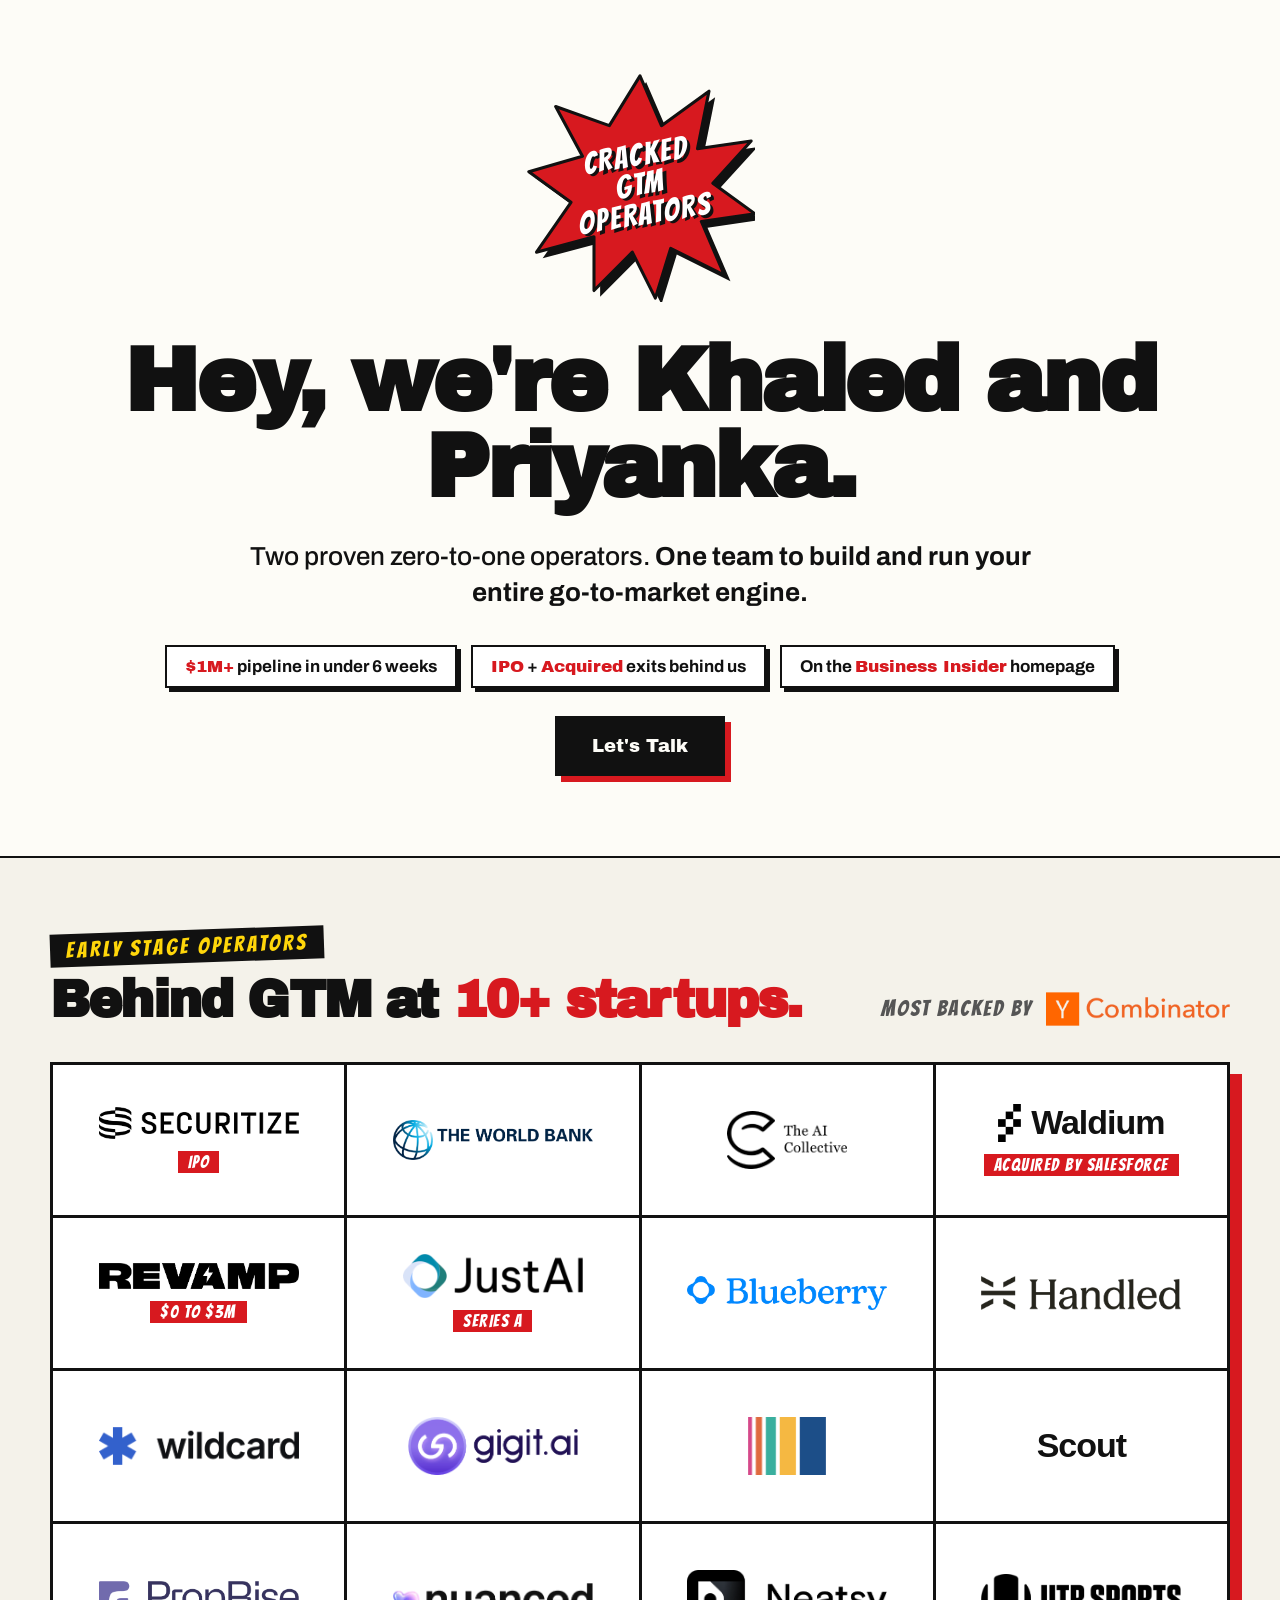
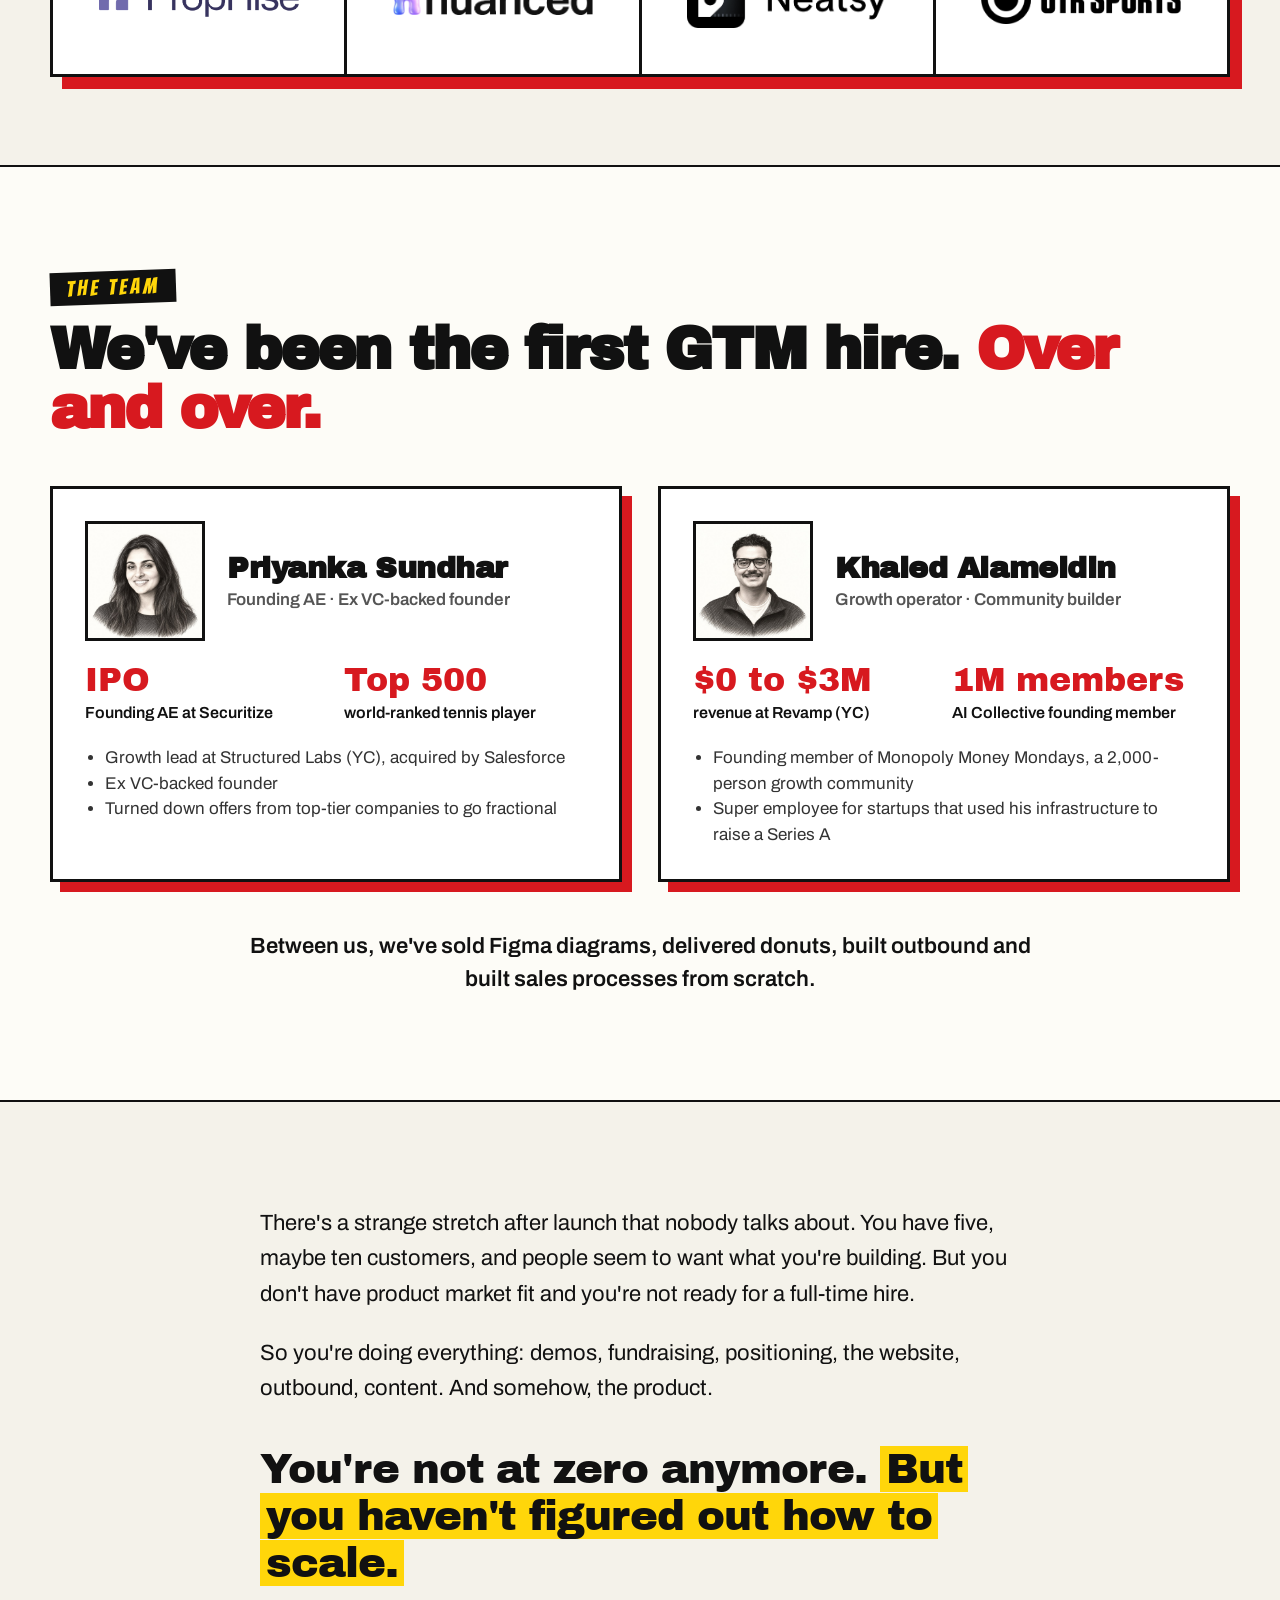
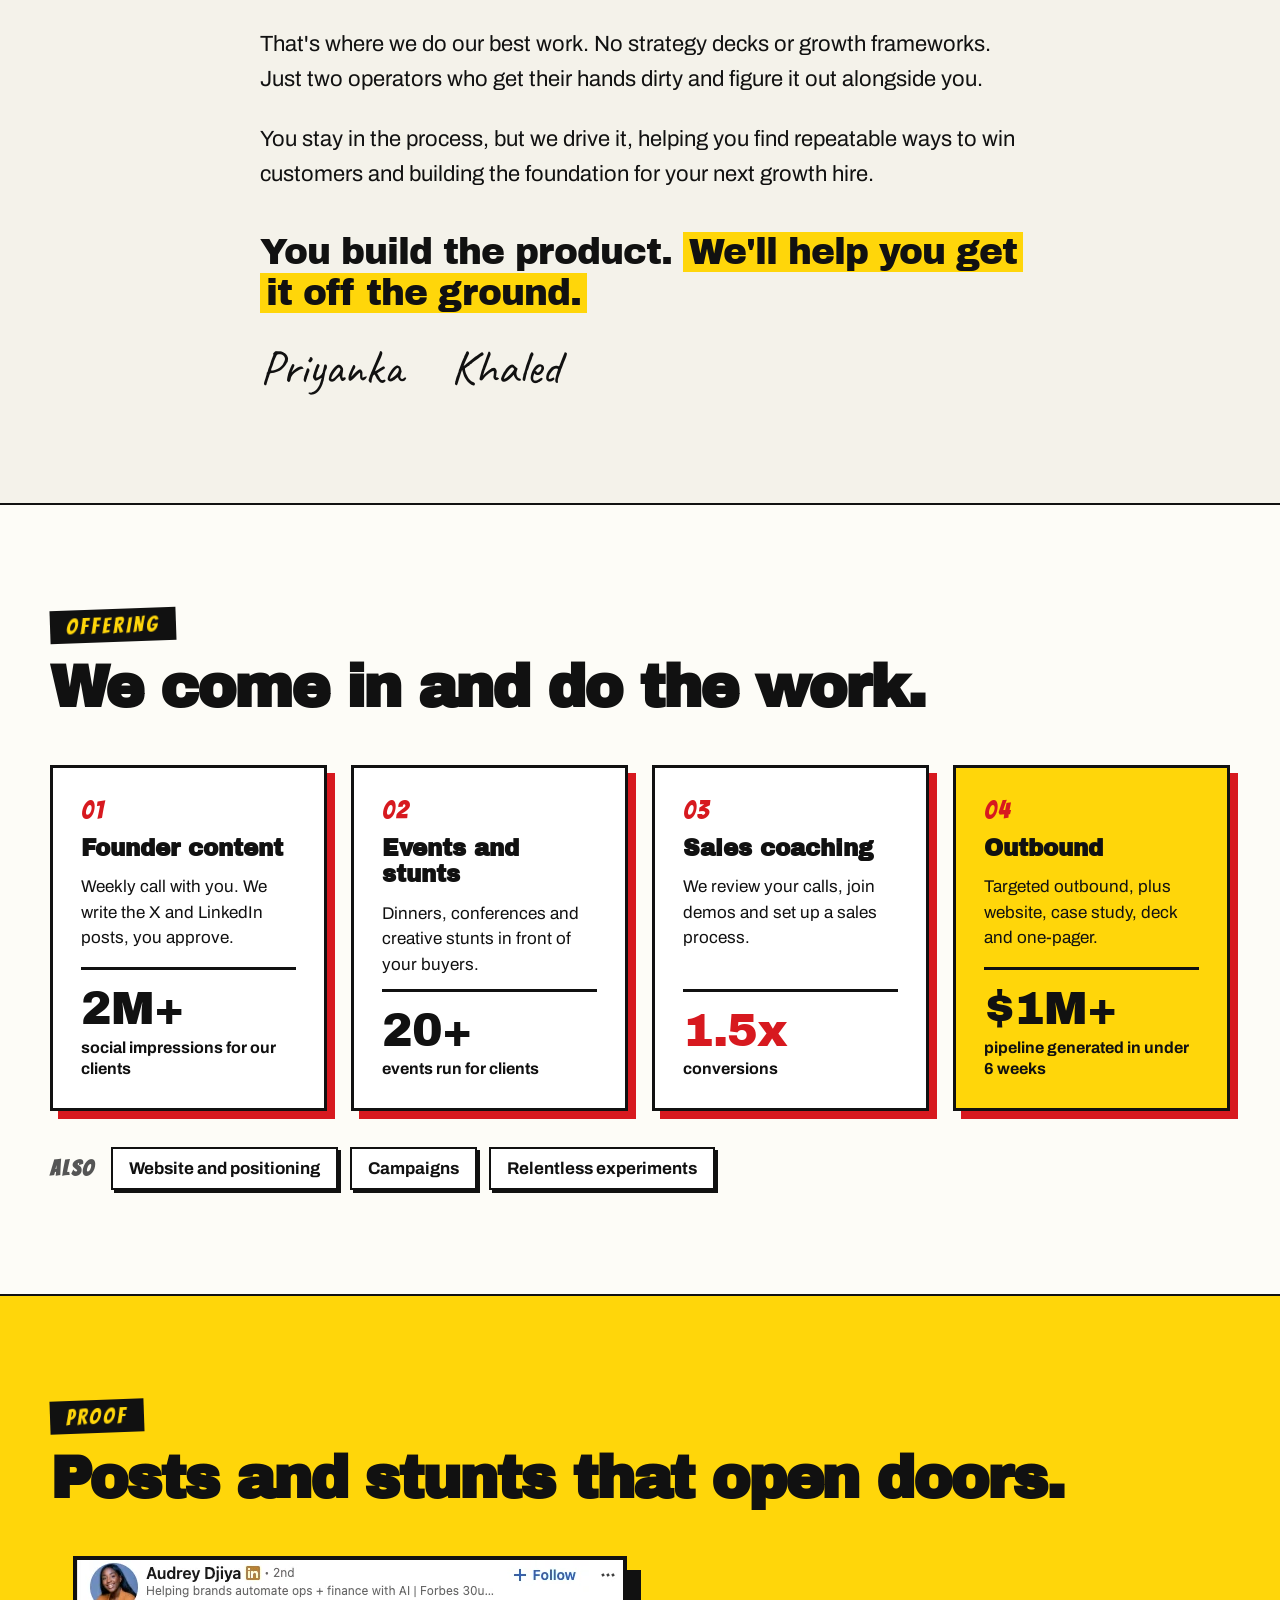
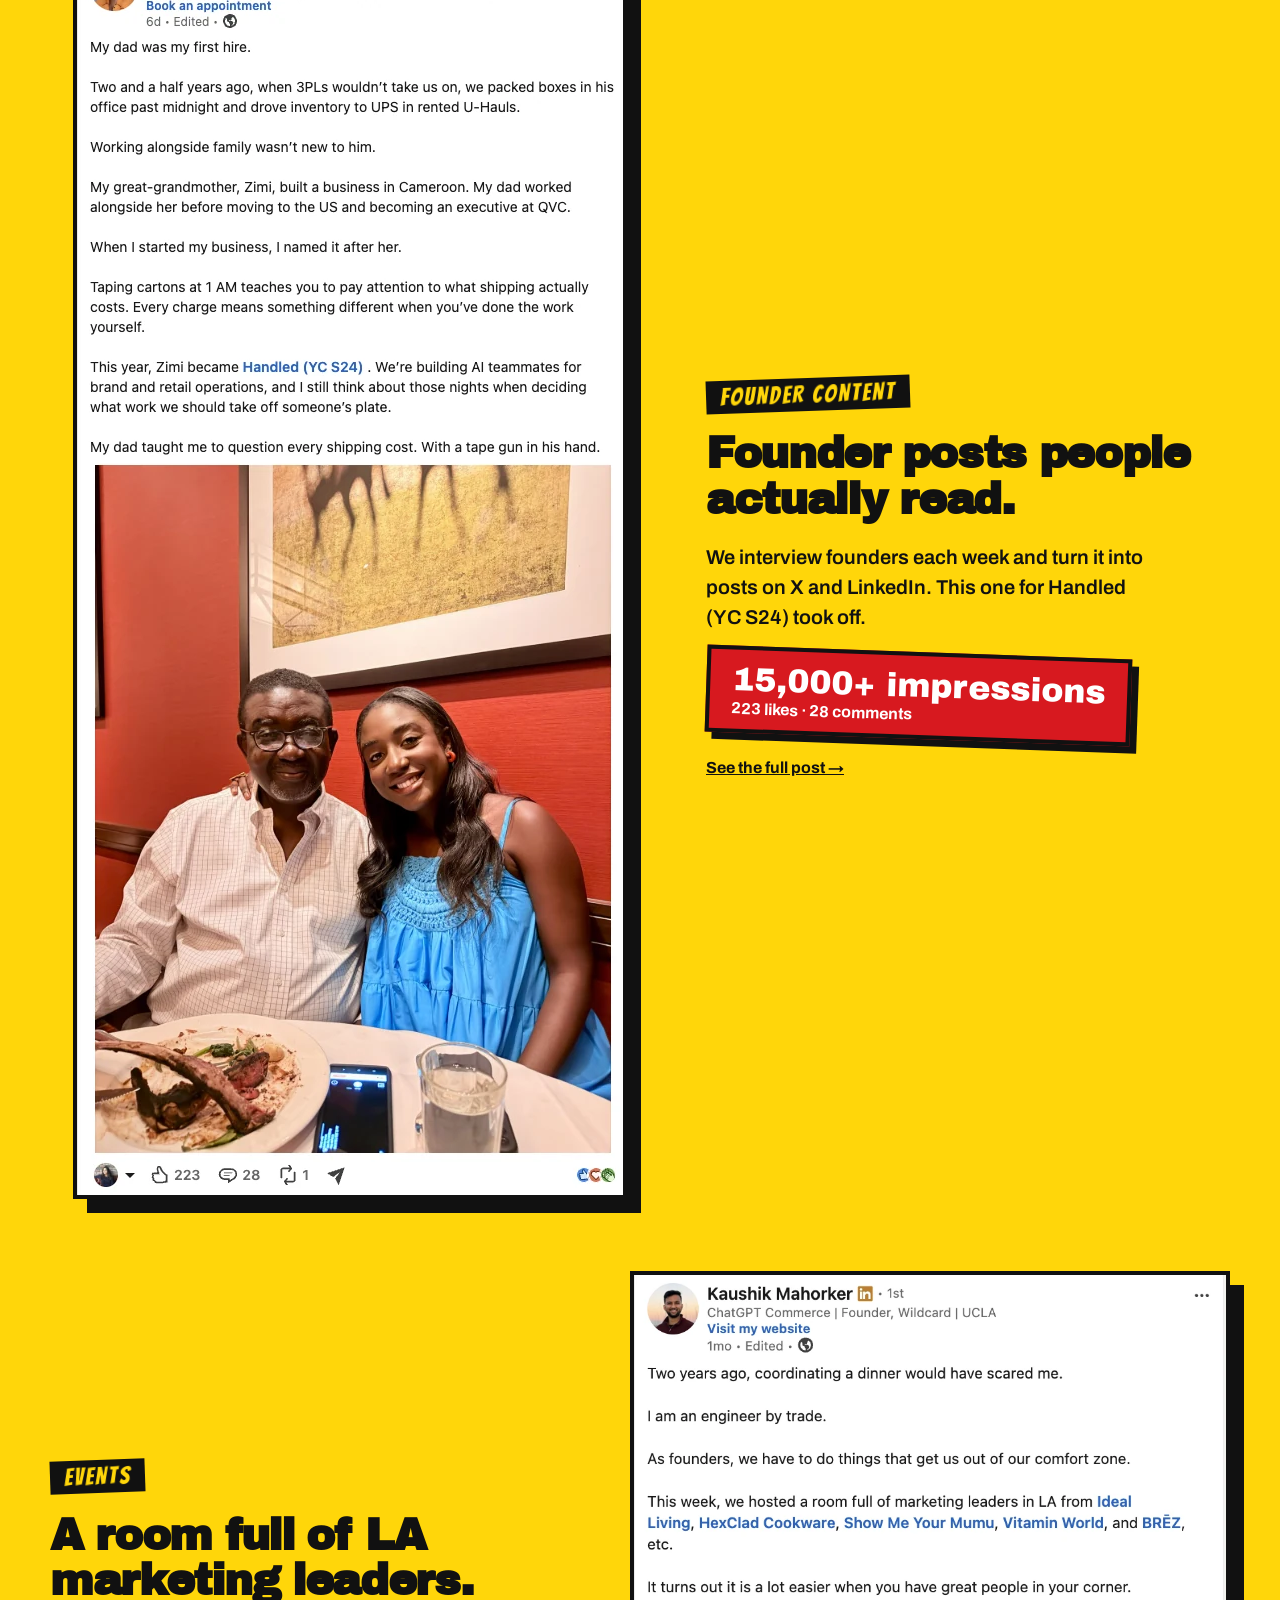
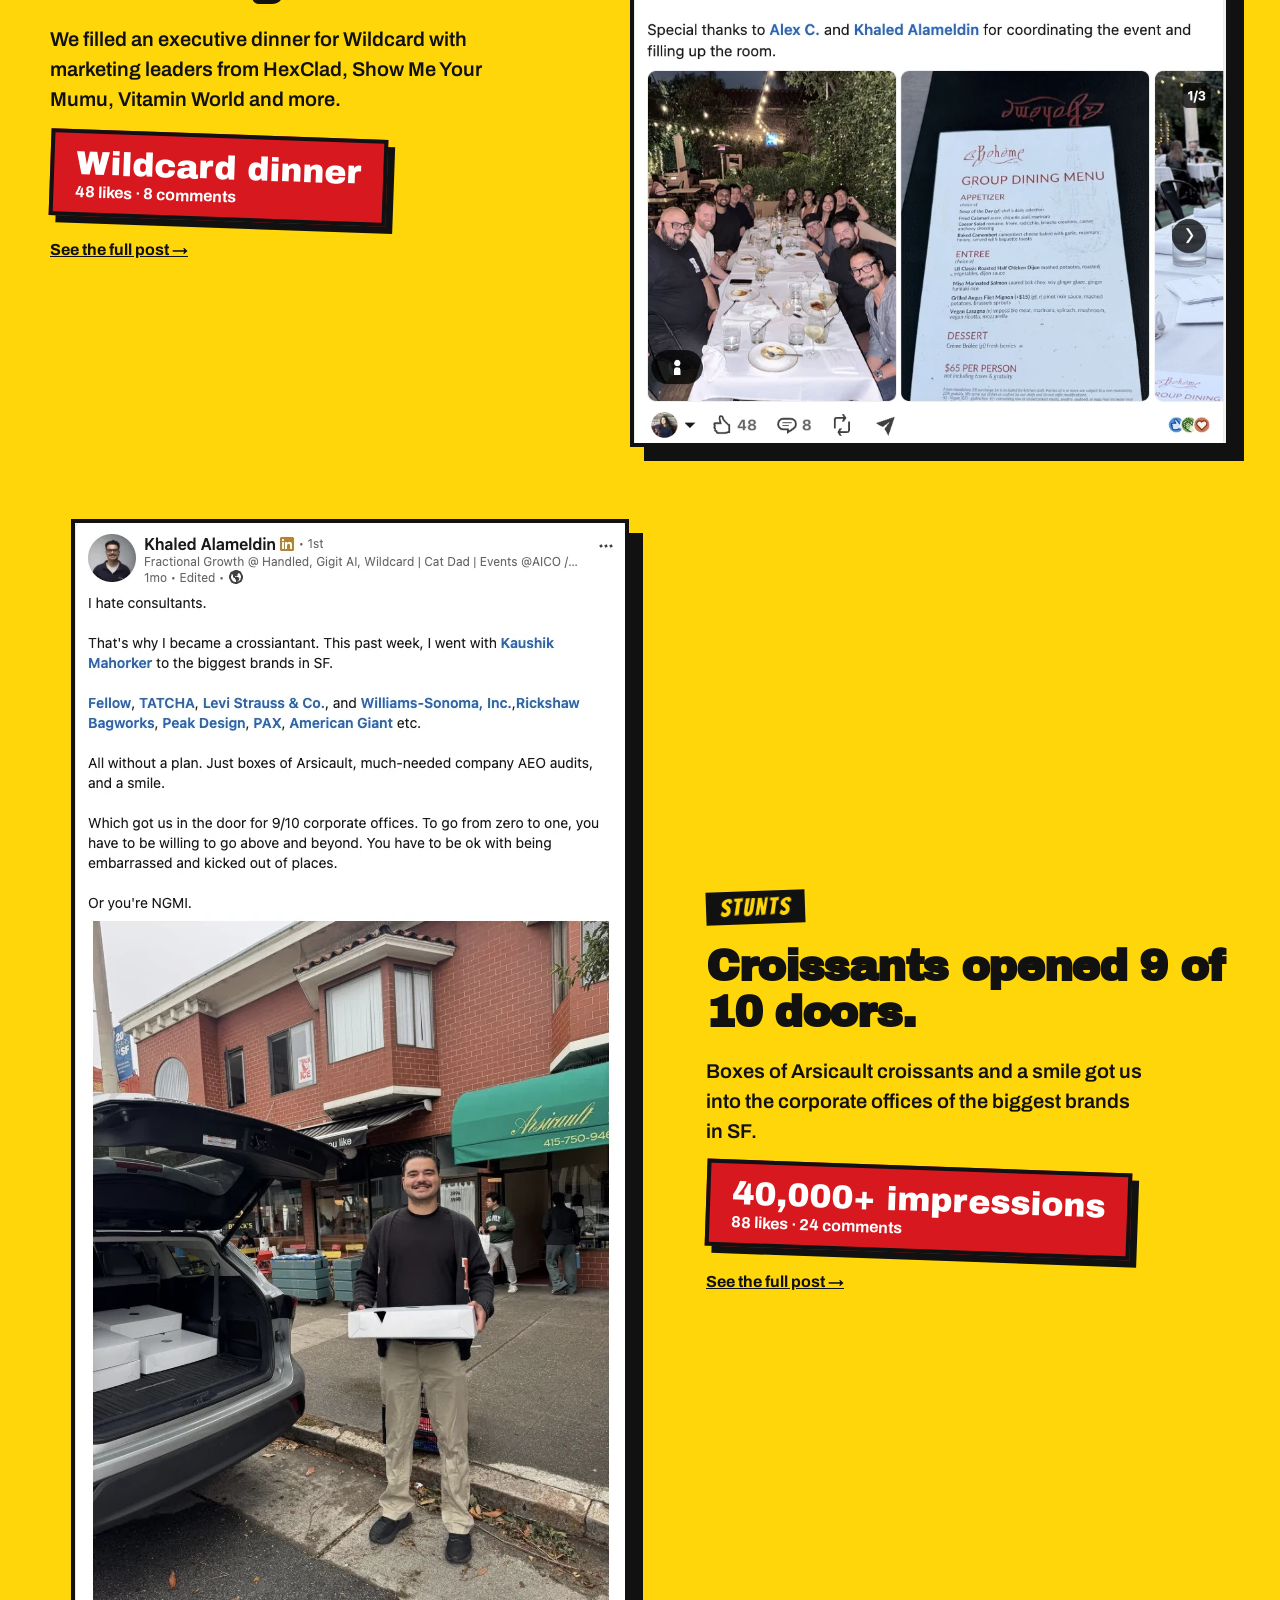
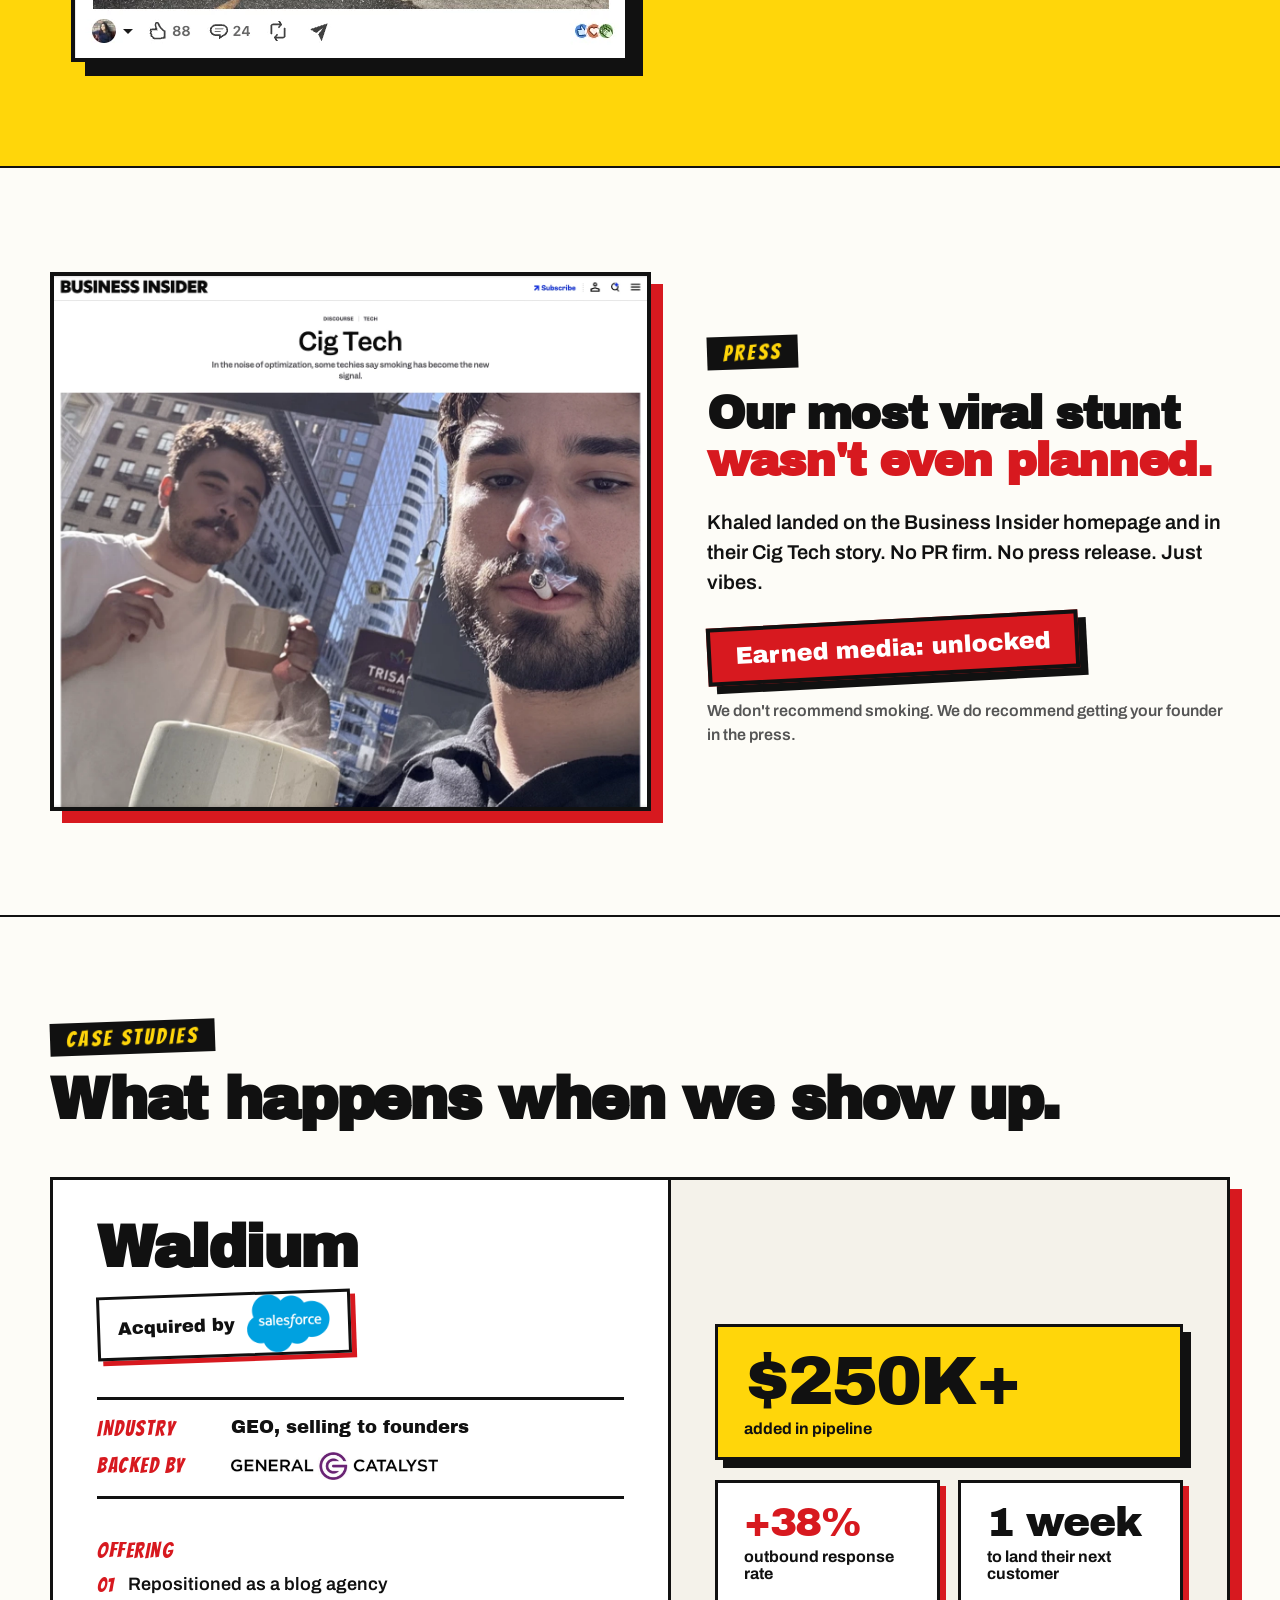
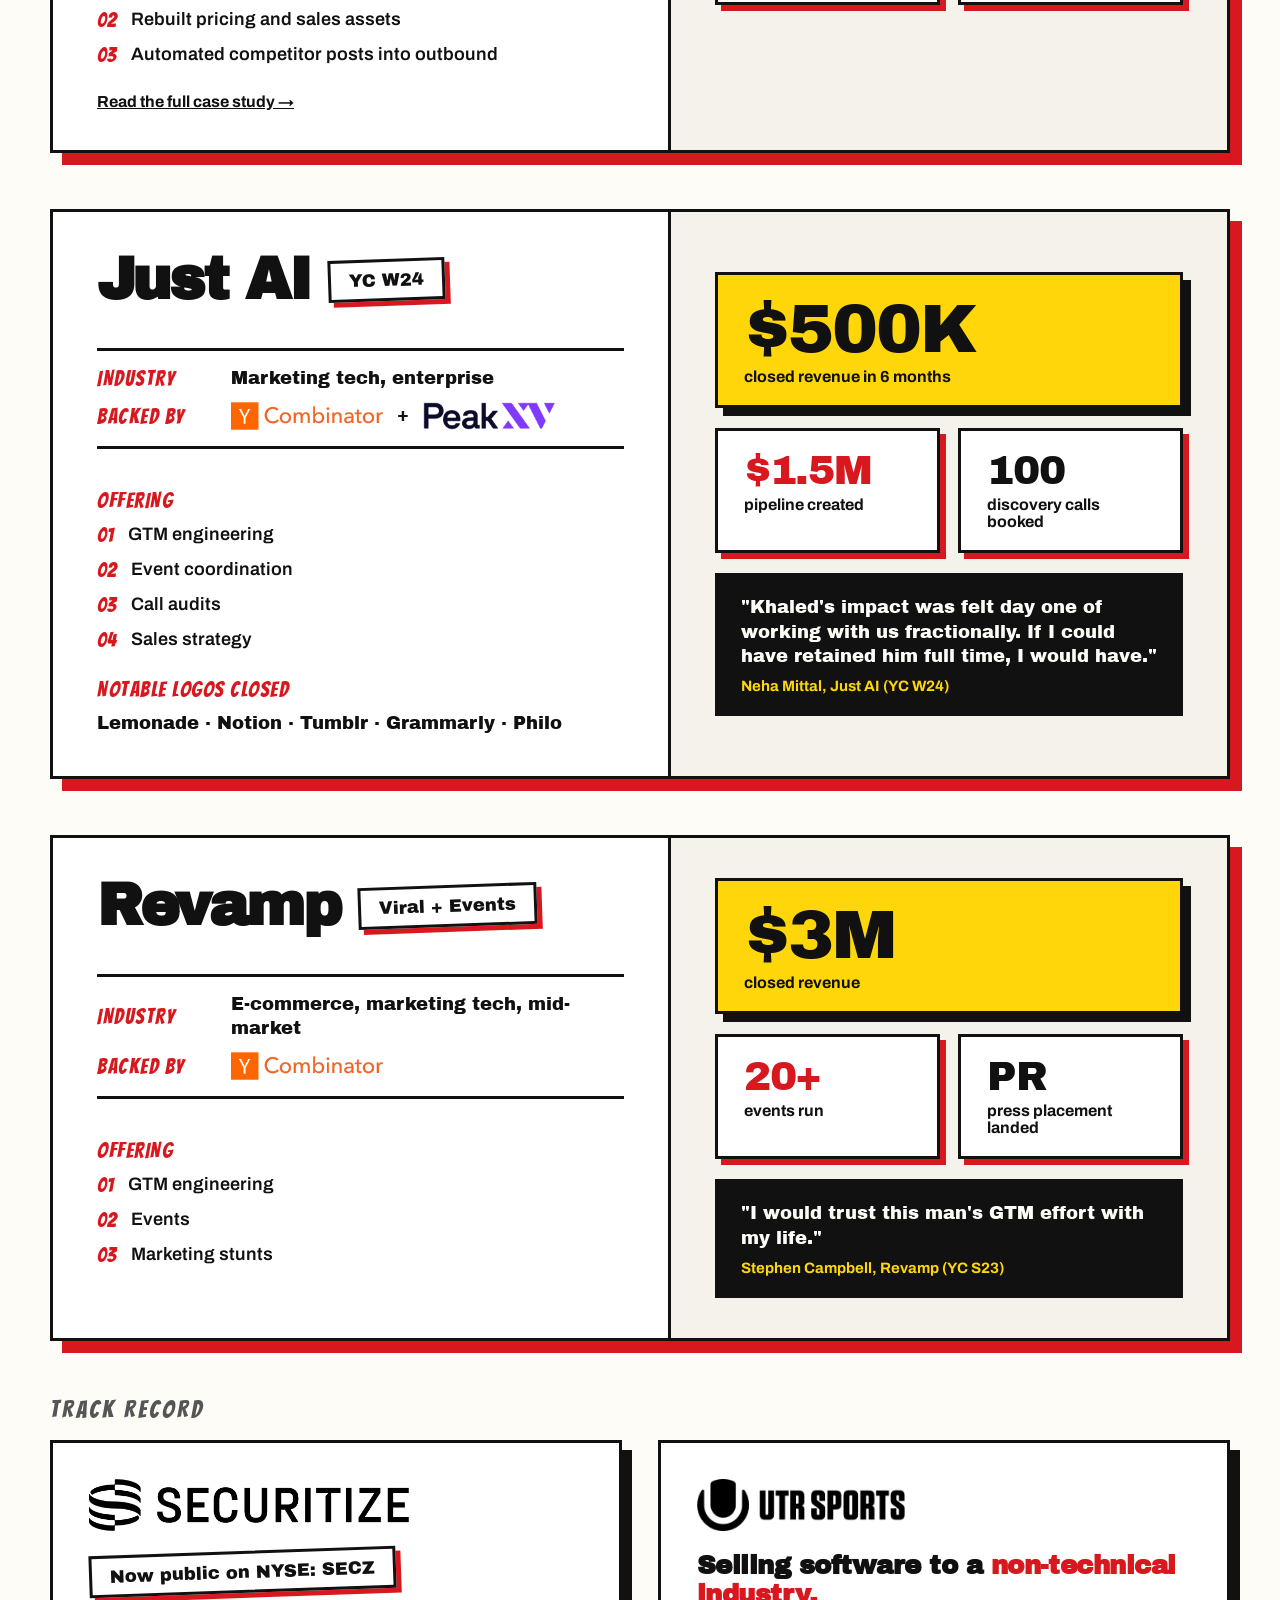
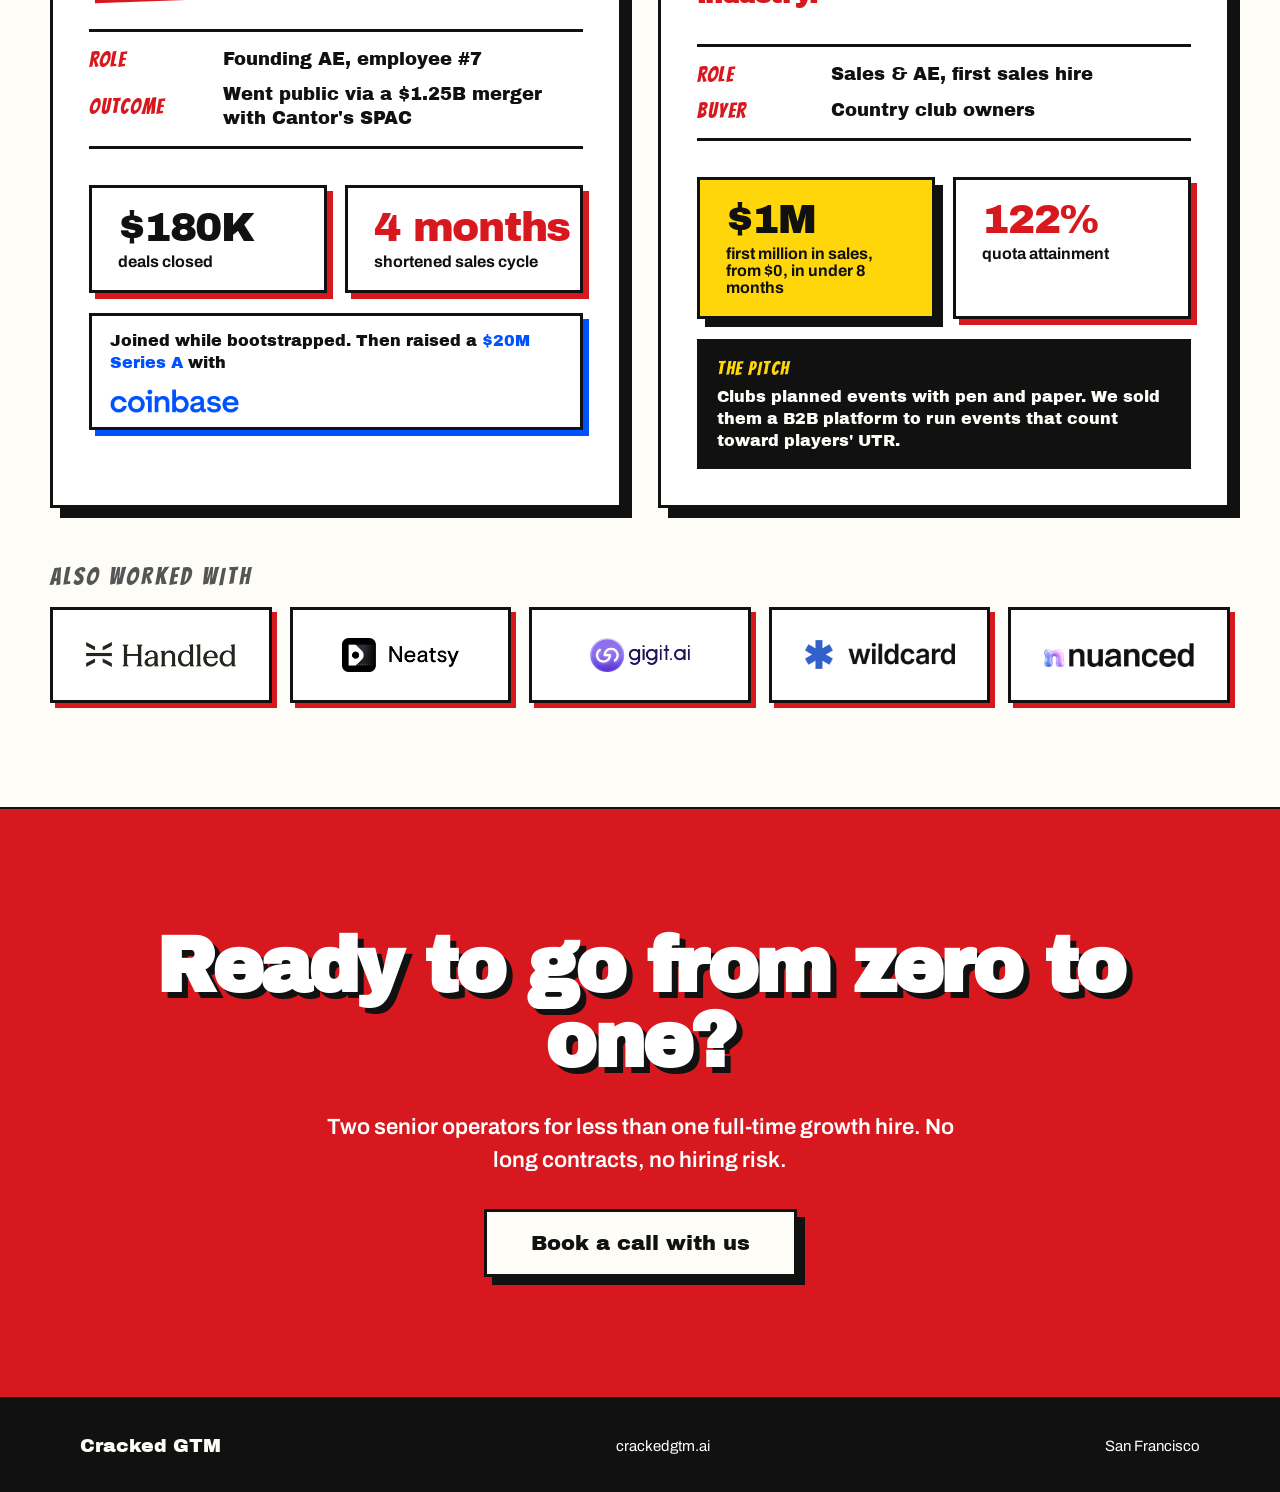
==== commit d0e0c931: "Merge 3dd055d1ef0d4fe9d294ec6f96a4f3573099a122 into 212755c601032dce168c21603a7c5fa436b62e7c" ====
--- a/index.html
+++ b/index.html
@@ -356,7 +356,7 @@
         <div class="result"><b>$1M+</b><span>pipeline generated in under 6 weeks</span></div>
       </article>
     </div>
-    <div class="chips"><em>ALSO</em><span>Paid acquisition</span><span>SEO and GEO</span><span>Website and positioning</span><span>Campaigns</span><span>Relentless experiments</span></div>
+    <div class="chips"><em>ALSO</em><span>Website and positioning</span><span>Campaigns</span><span>Relentless experiments</span></div>
   </div>
 </section>
 
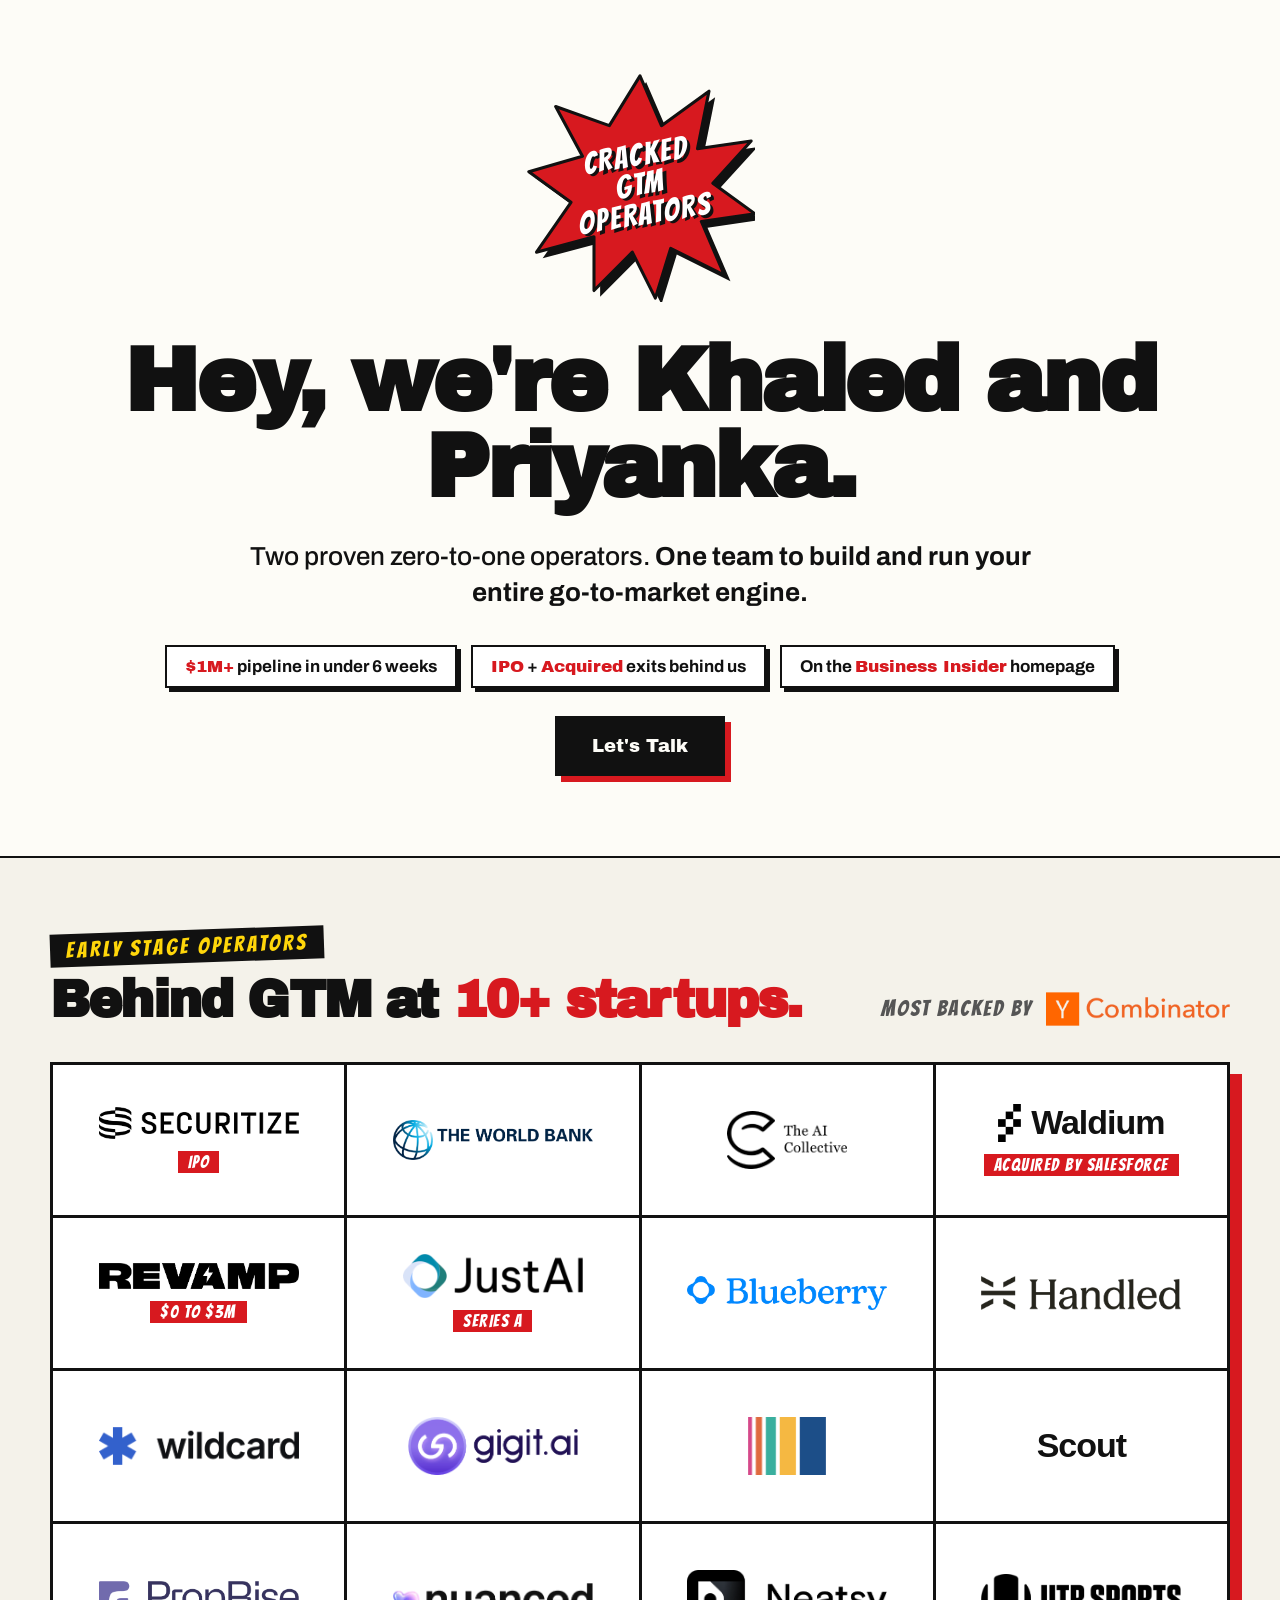
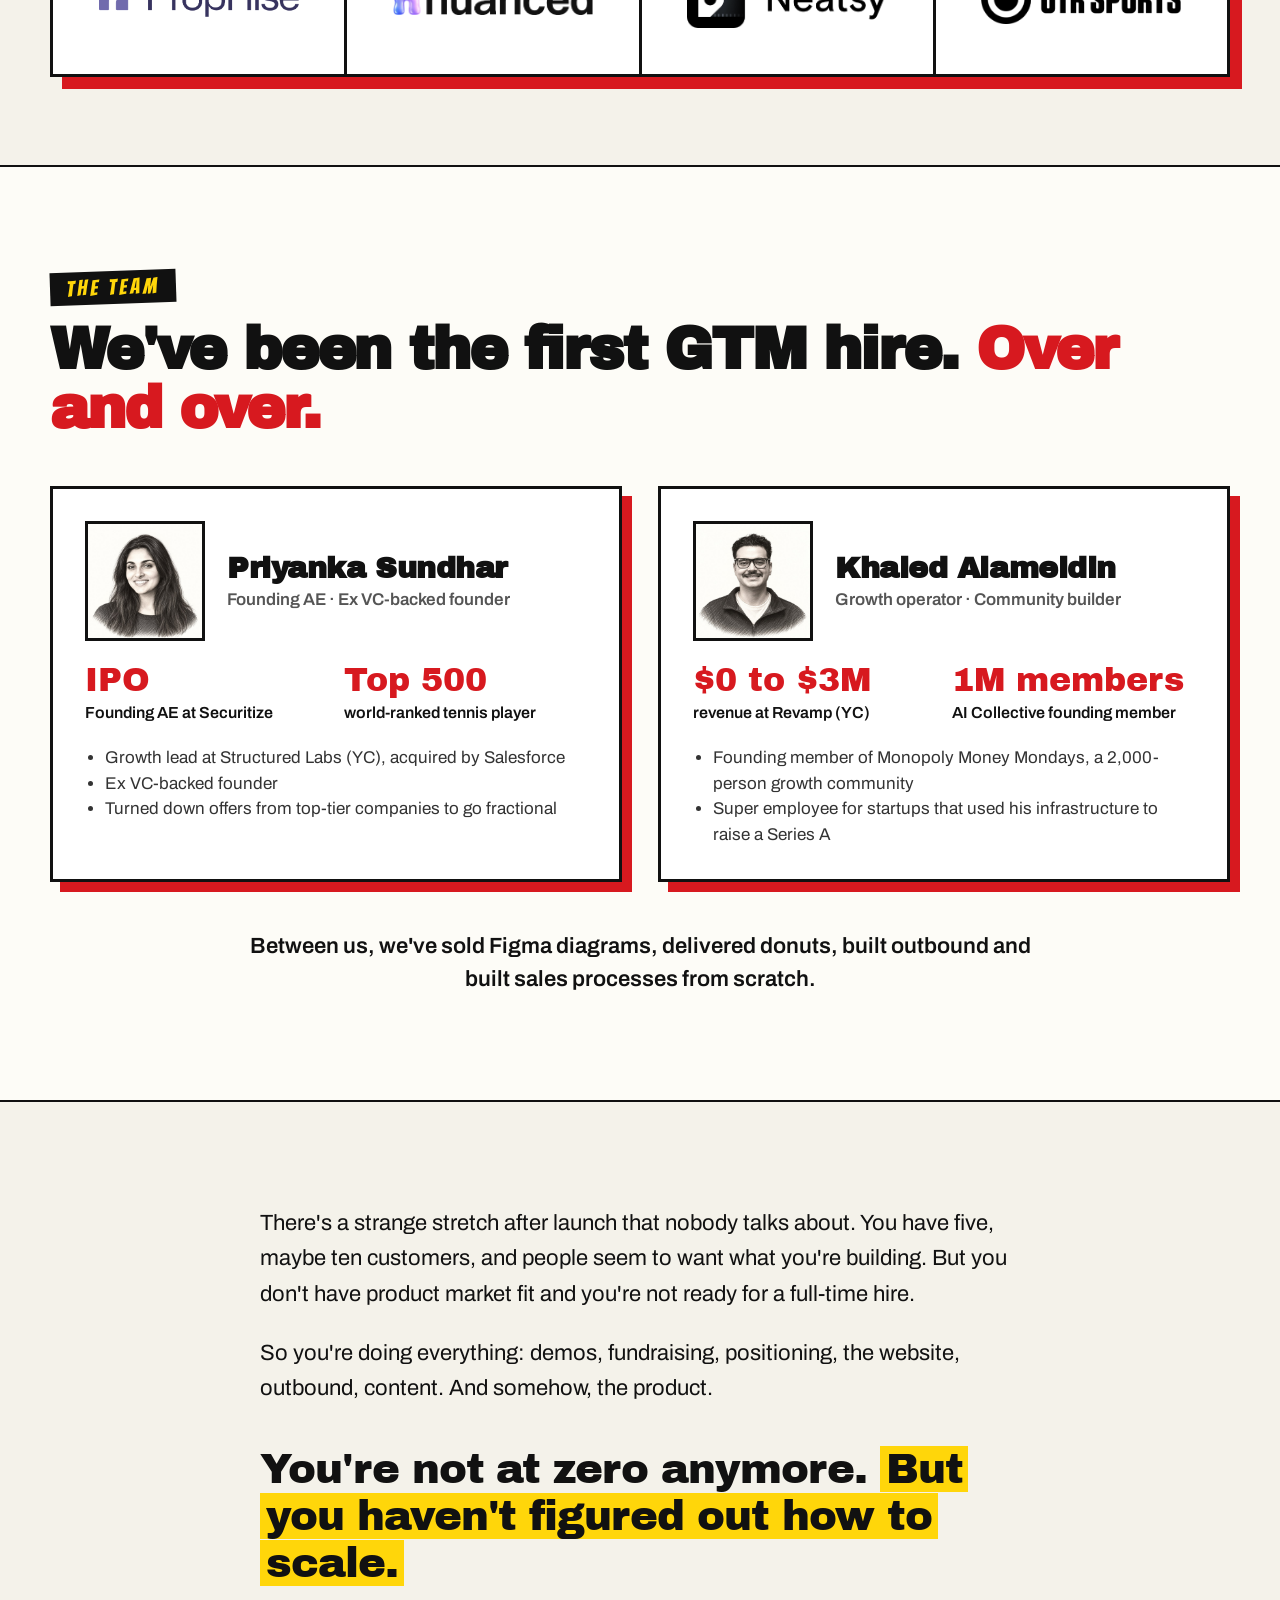
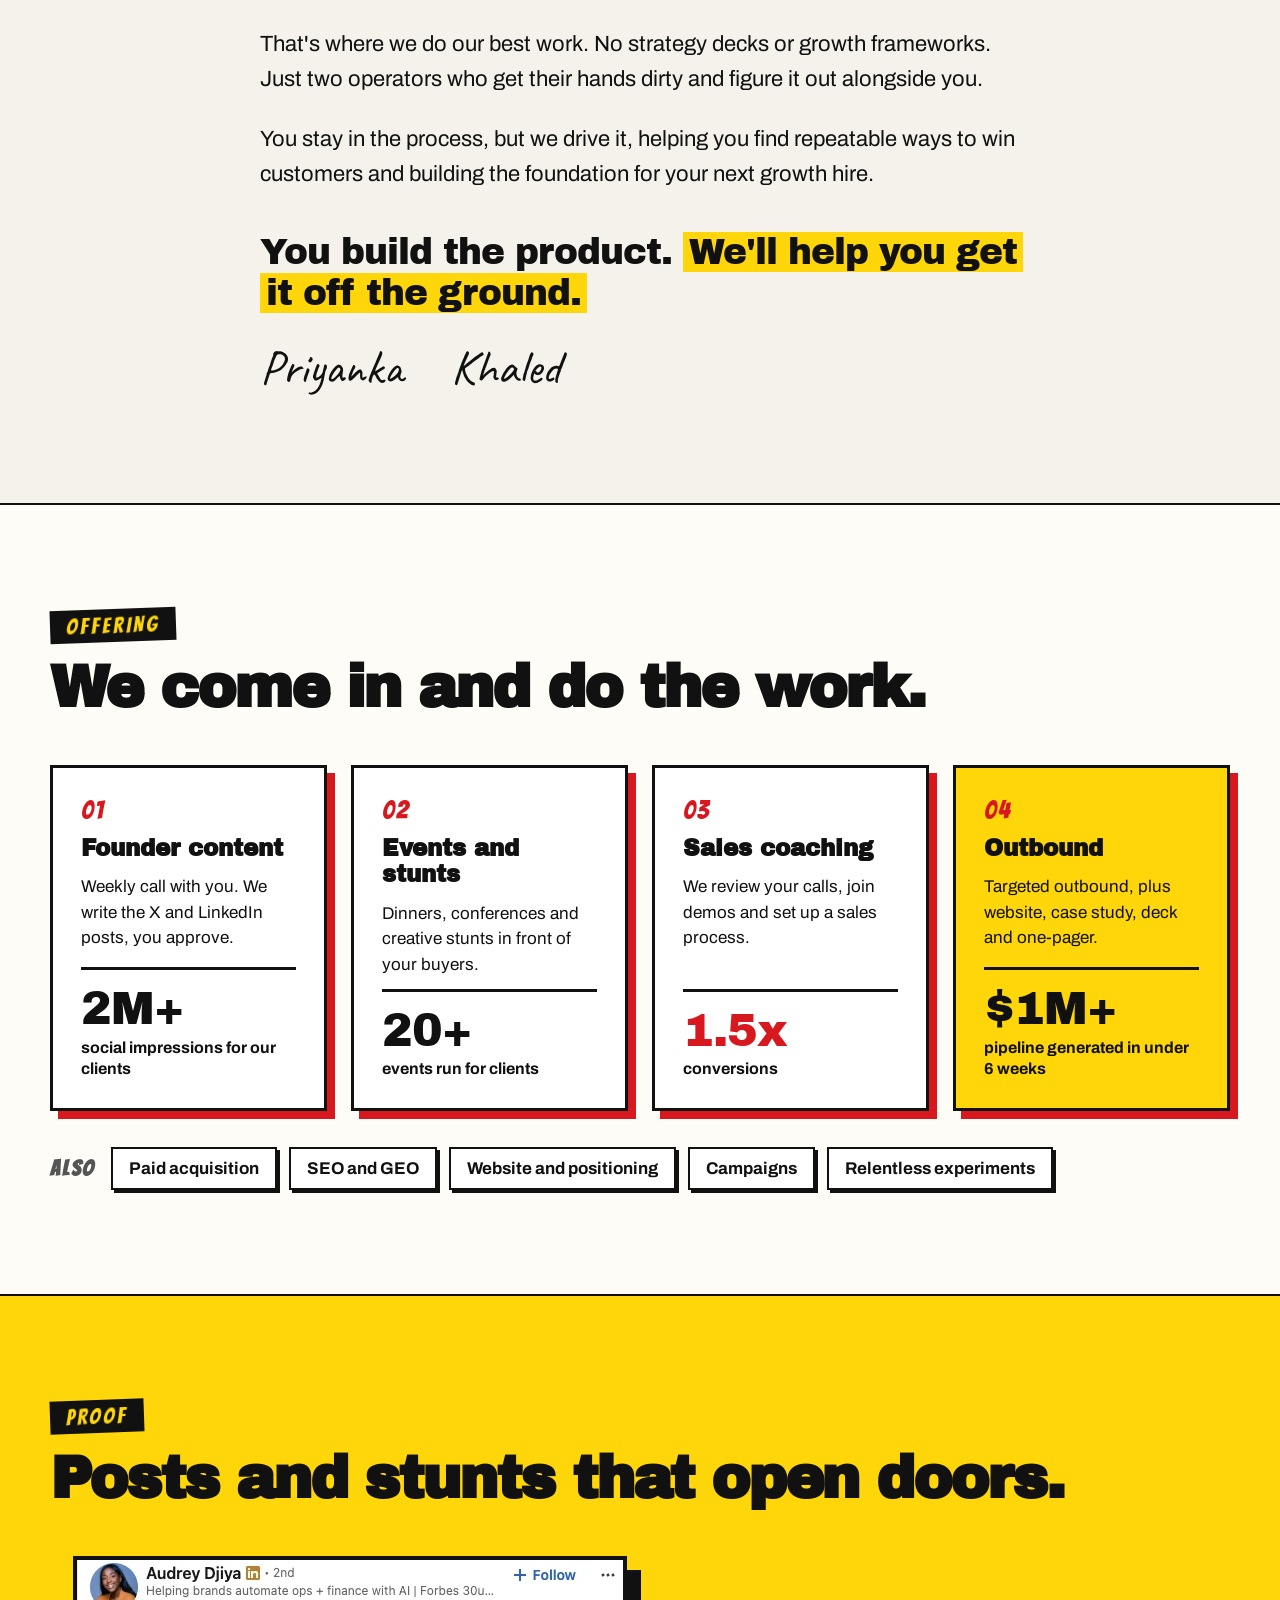
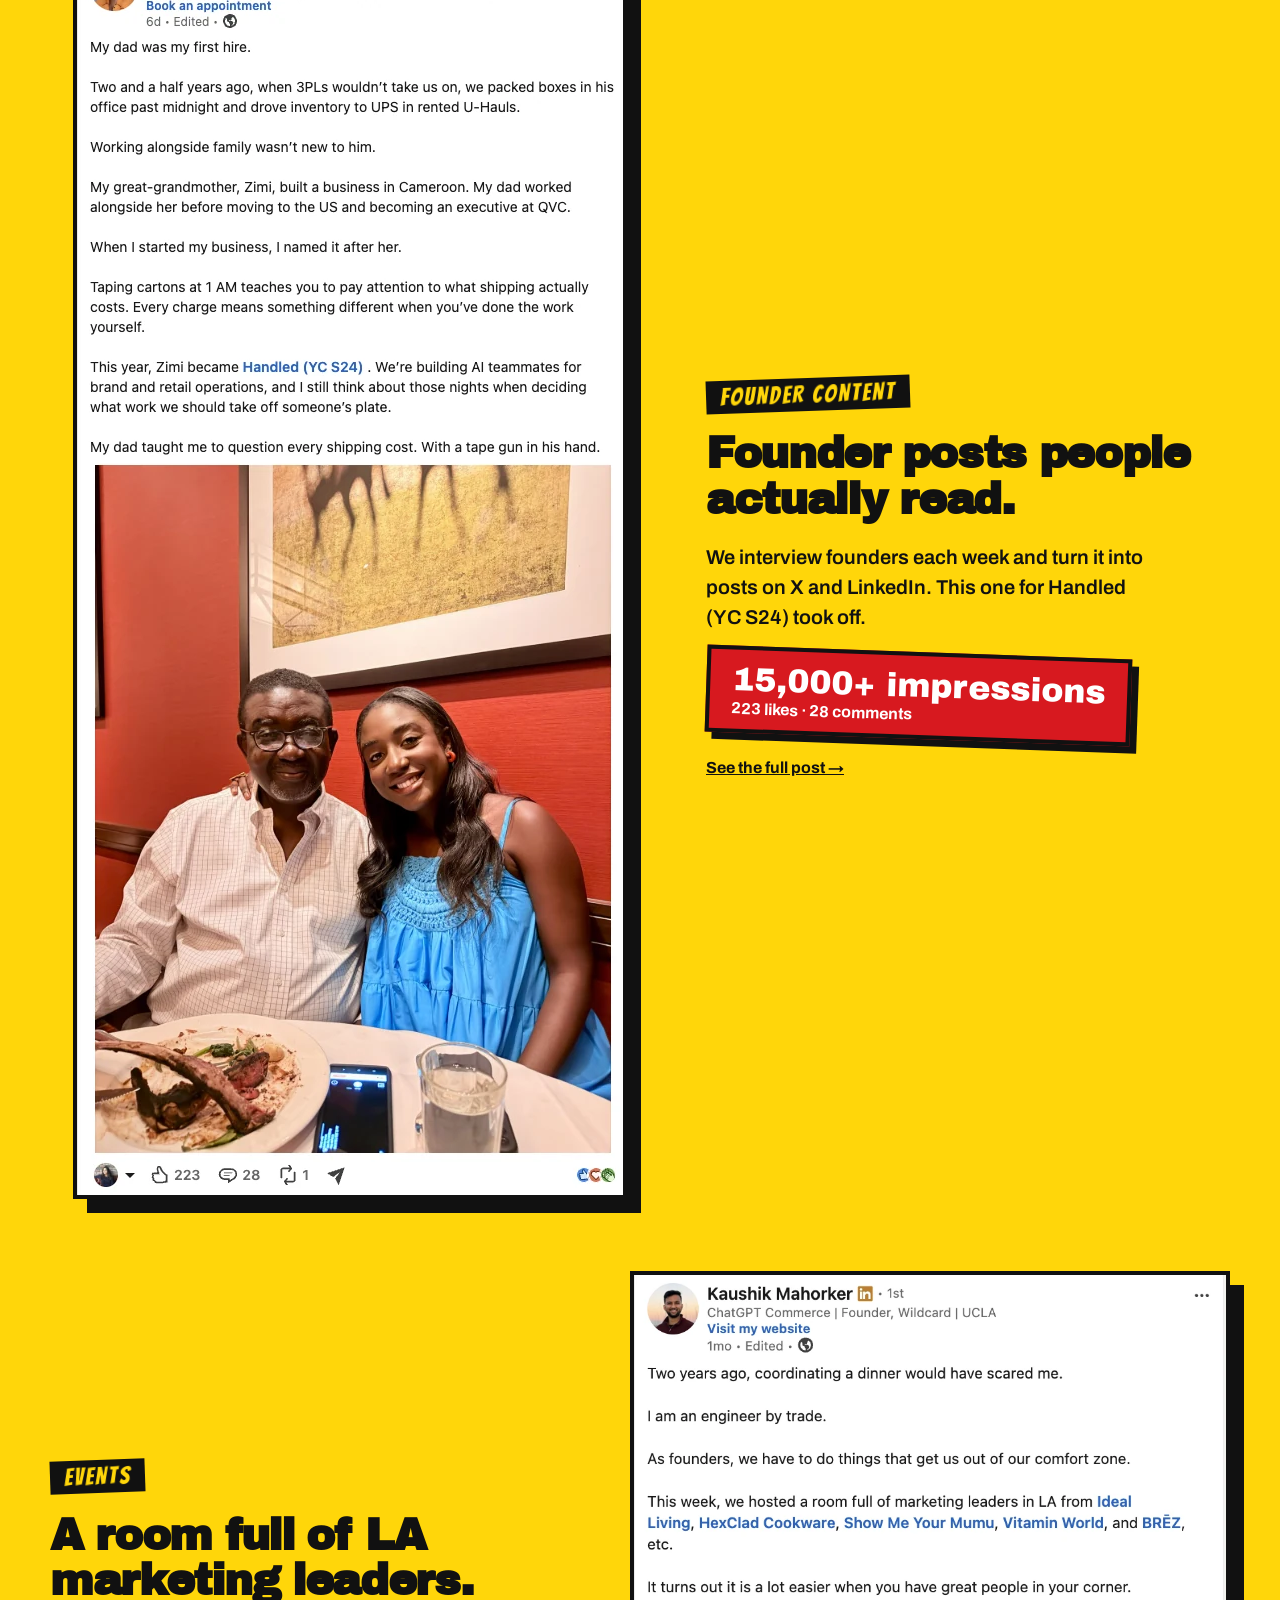
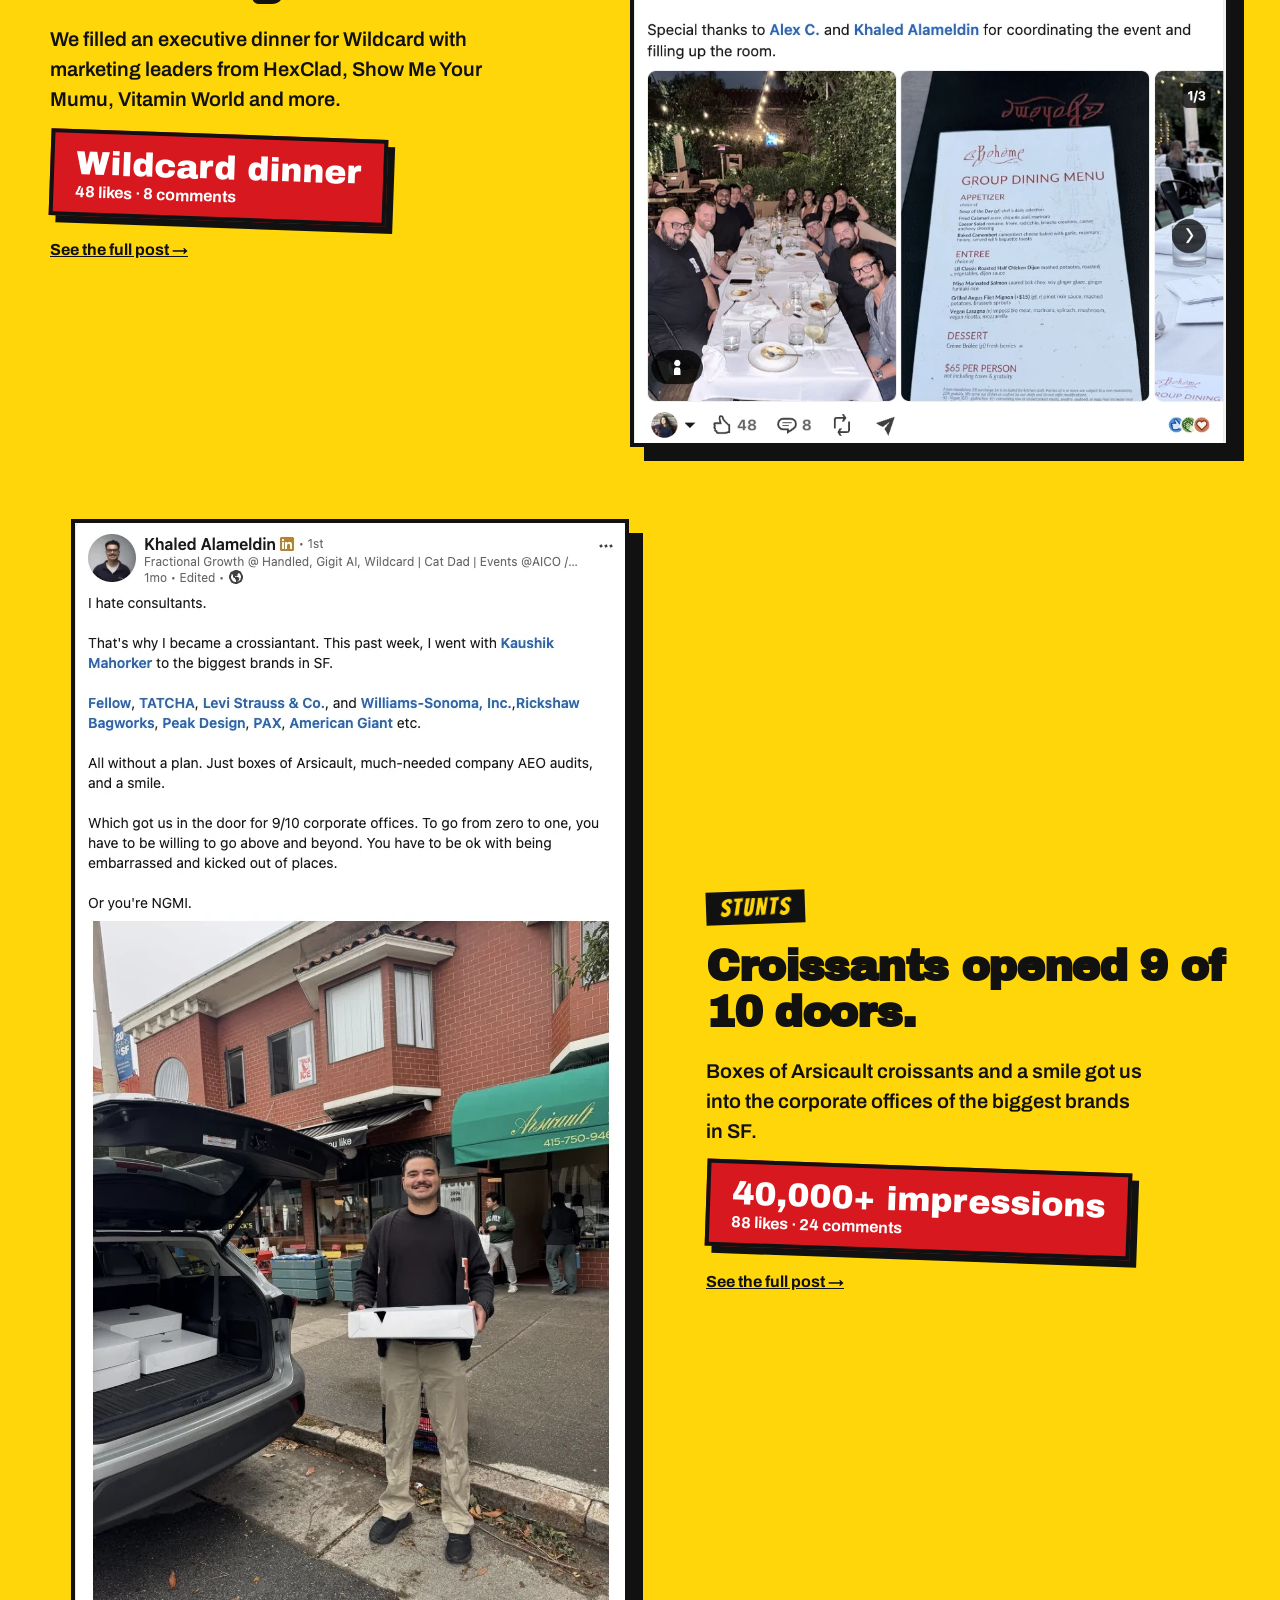
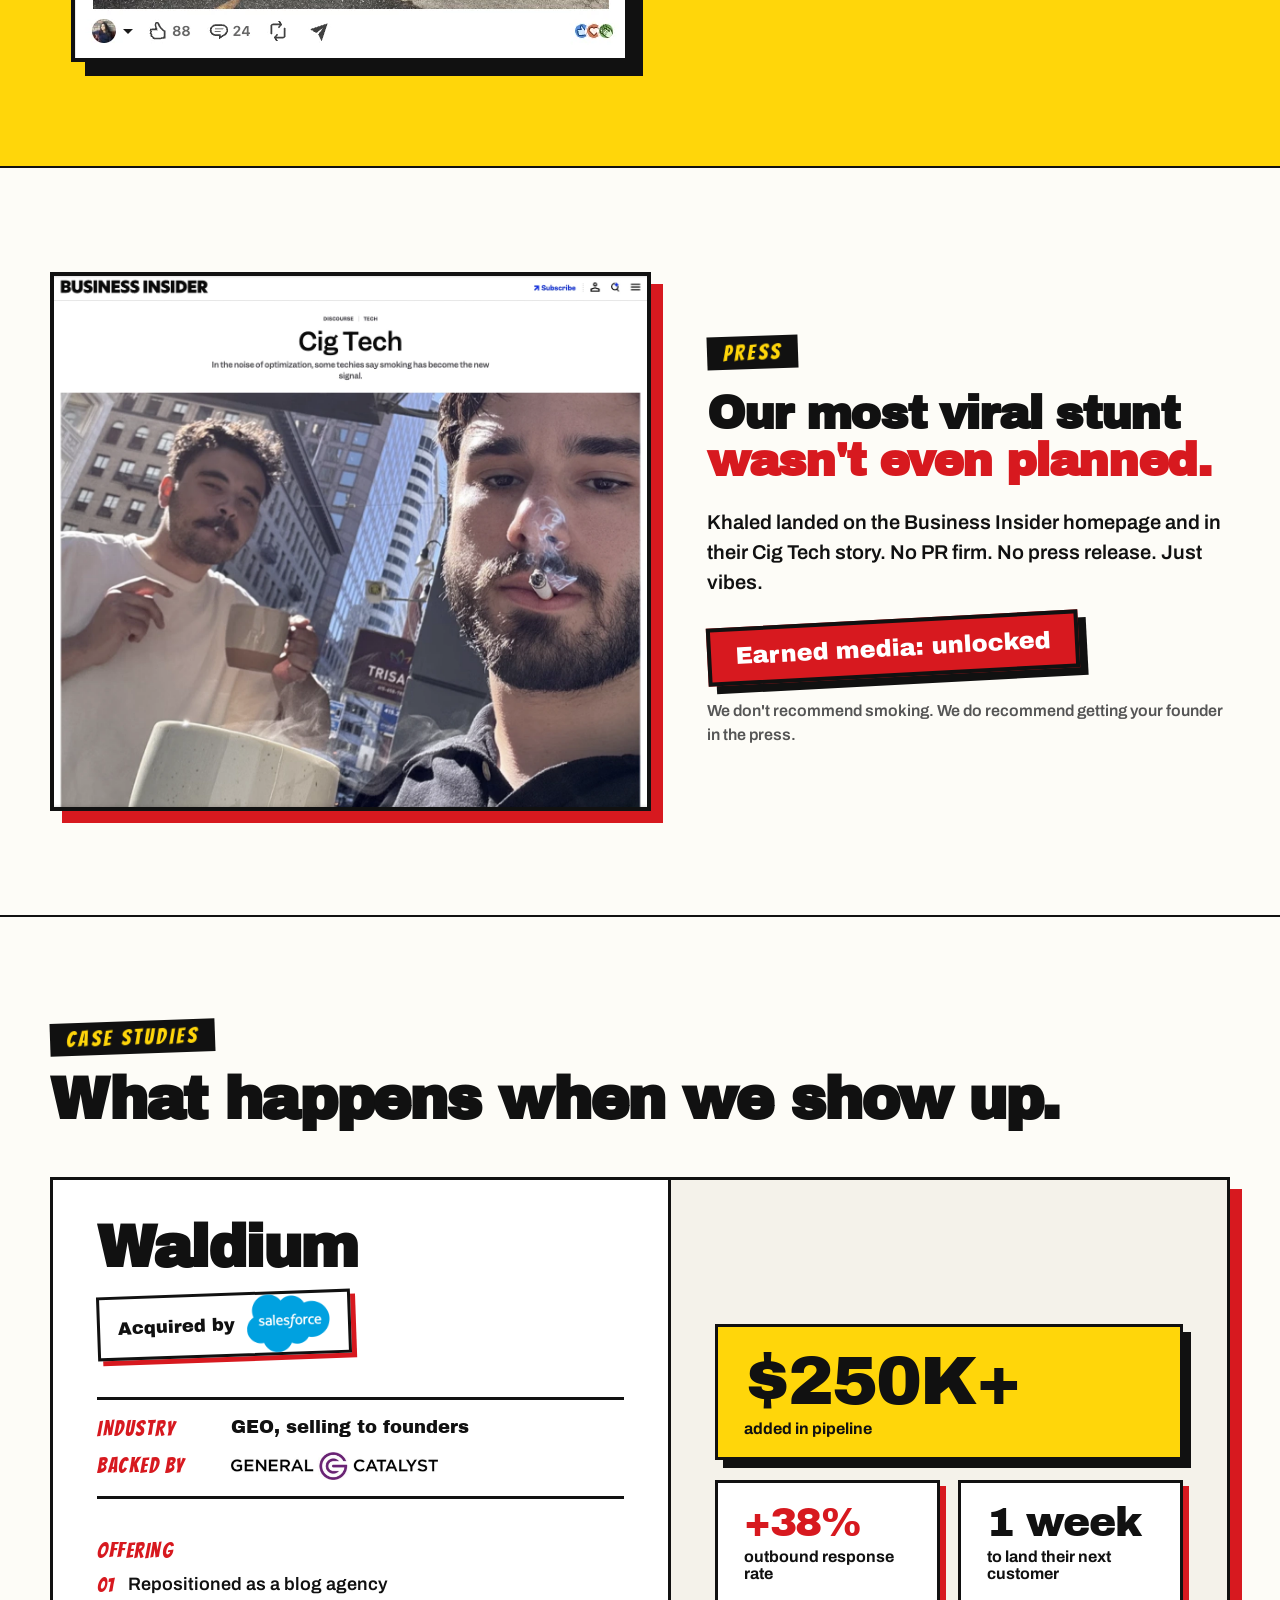
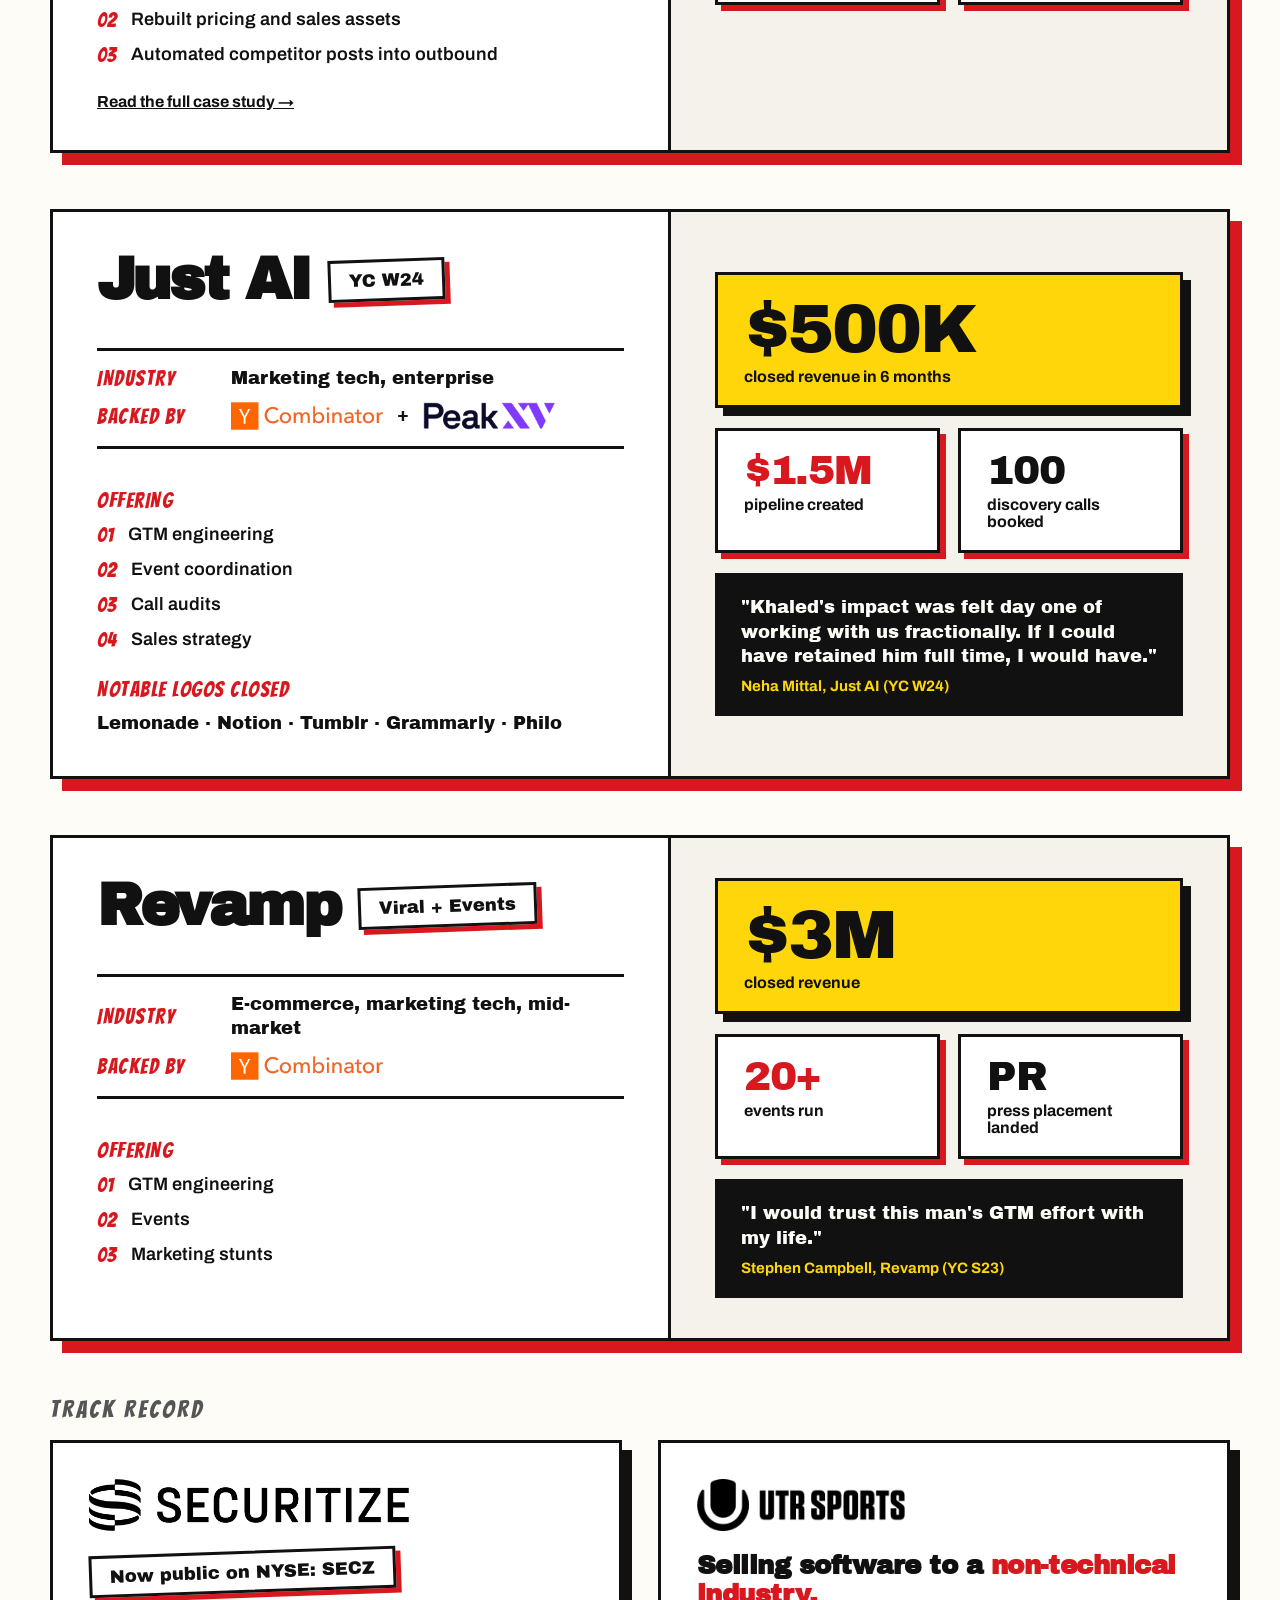
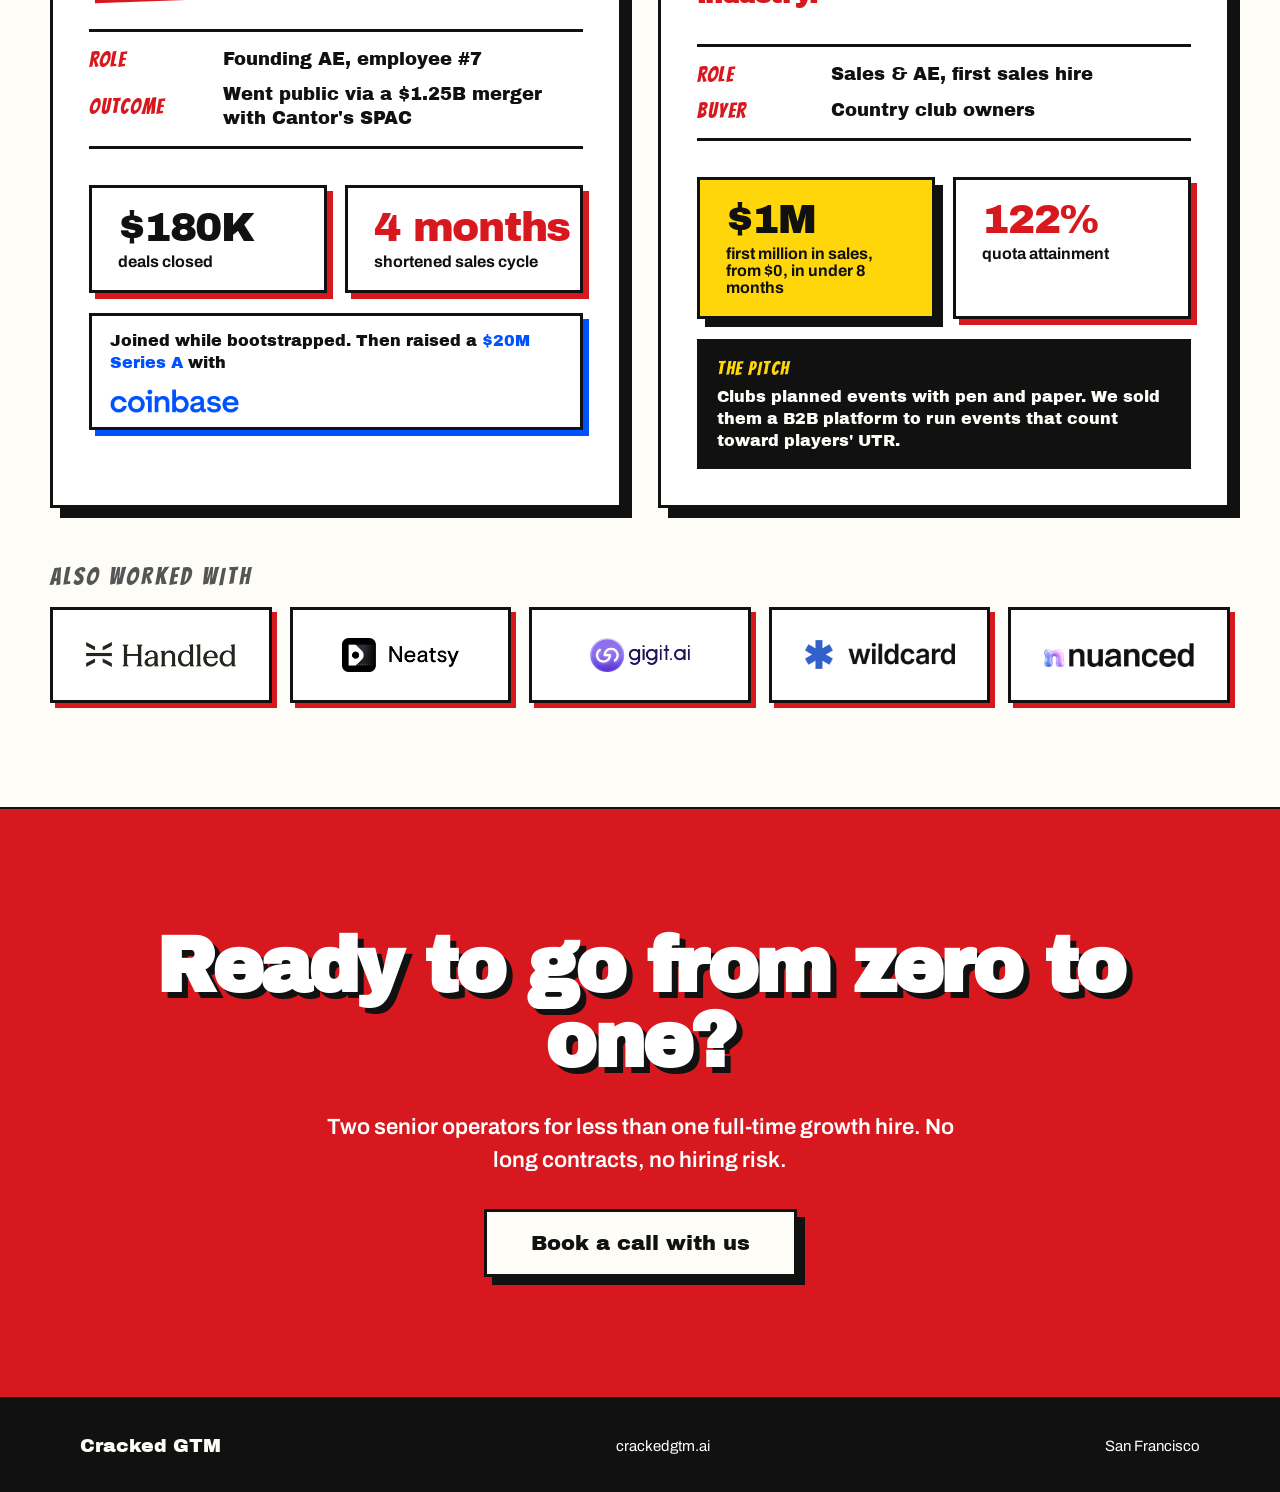
==== commit 858b02b0: "Add link preview image (Open Graph + Twitter card) Co-Authored-By: Claude Opus 5.5 <noreply@anthropi" ====
--- a/index.html
+++ b/index.html
@@ -9,6 +9,13 @@
 <meta property="og:description" content="Two proven zero-to-one operators. One team to build and run your entire go-to-market engine.">
 <meta property="og:type" content="website">
 <meta property="og:url" content="https://crackedgtm.ai">
+<meta property="og:image" content="https://crackedgtm.ai/assets/og-image.png">
+<meta property="og:image:width" content="1200">
+<meta property="og:image:height" content="630">
+<meta property="og:image:alt" content="Cracked GTM: Khaled and Priyanka, zero-to-one go-to-market operators">
+<meta property="og:site_name" content="Cracked GTM">
+<meta name="twitter:card" content="summary_large_image">
+<meta name="twitter:image" content="https://crackedgtm.ai/assets/og-image.png">
 <meta name="theme-color" content="#FDFCF7">
 <link rel="icon" href="favicon.svg" type="image/svg+xml">
 <link rel="preconnect" href="https://fonts.googleapis.com">
@@ -356,7 +363,7 @@
         <div class="result"><b>$1M+</b><span>pipeline generated in under 6 weeks</span></div>
       </article>
     </div>
-    <div class="chips"><em>ALSO</em><span>Website and positioning</span><span>Campaigns</span><span>Relentless experiments</span></div>
+    <div class="chips"><em>ALSO</em><span>Paid acquisition</span><span>SEO and GEO</span><span>Website and positioning</span><span>Campaigns</span><span>Relentless experiments</span></div>
   </div>
 </section>
 
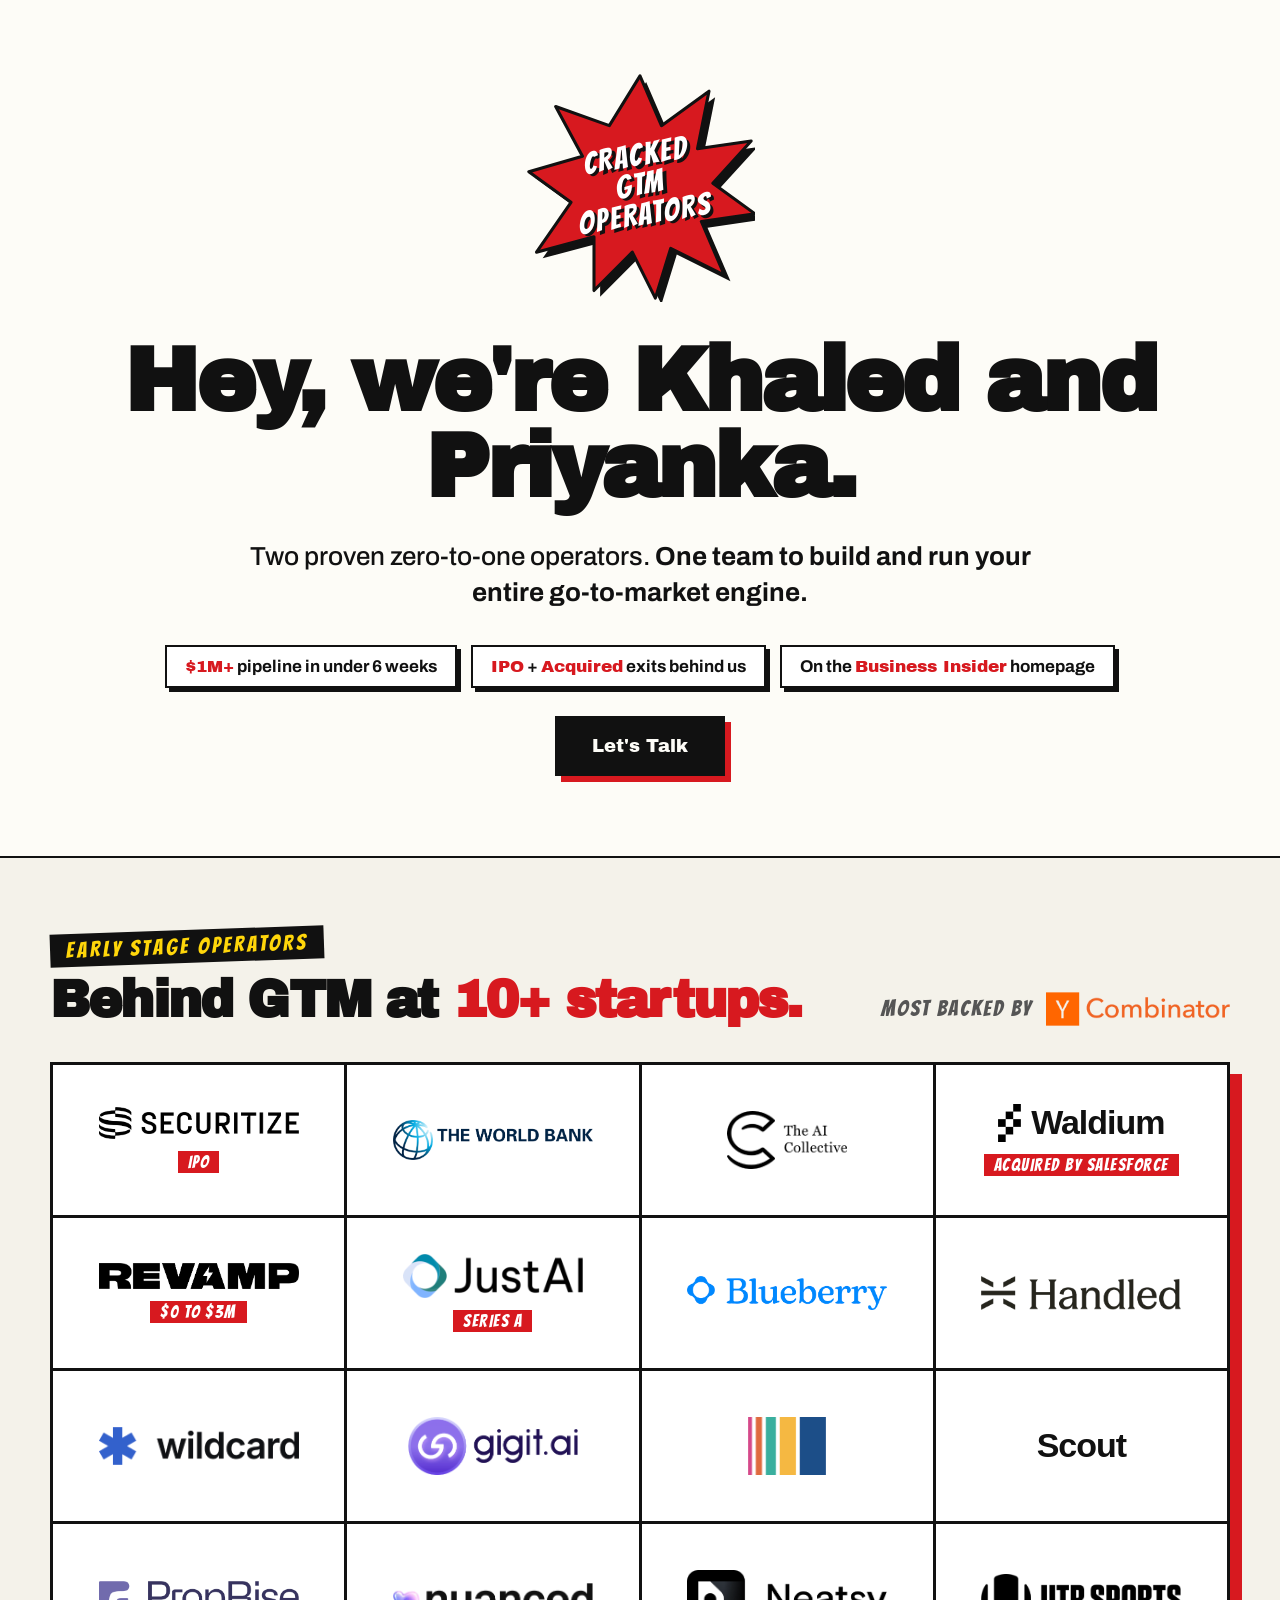
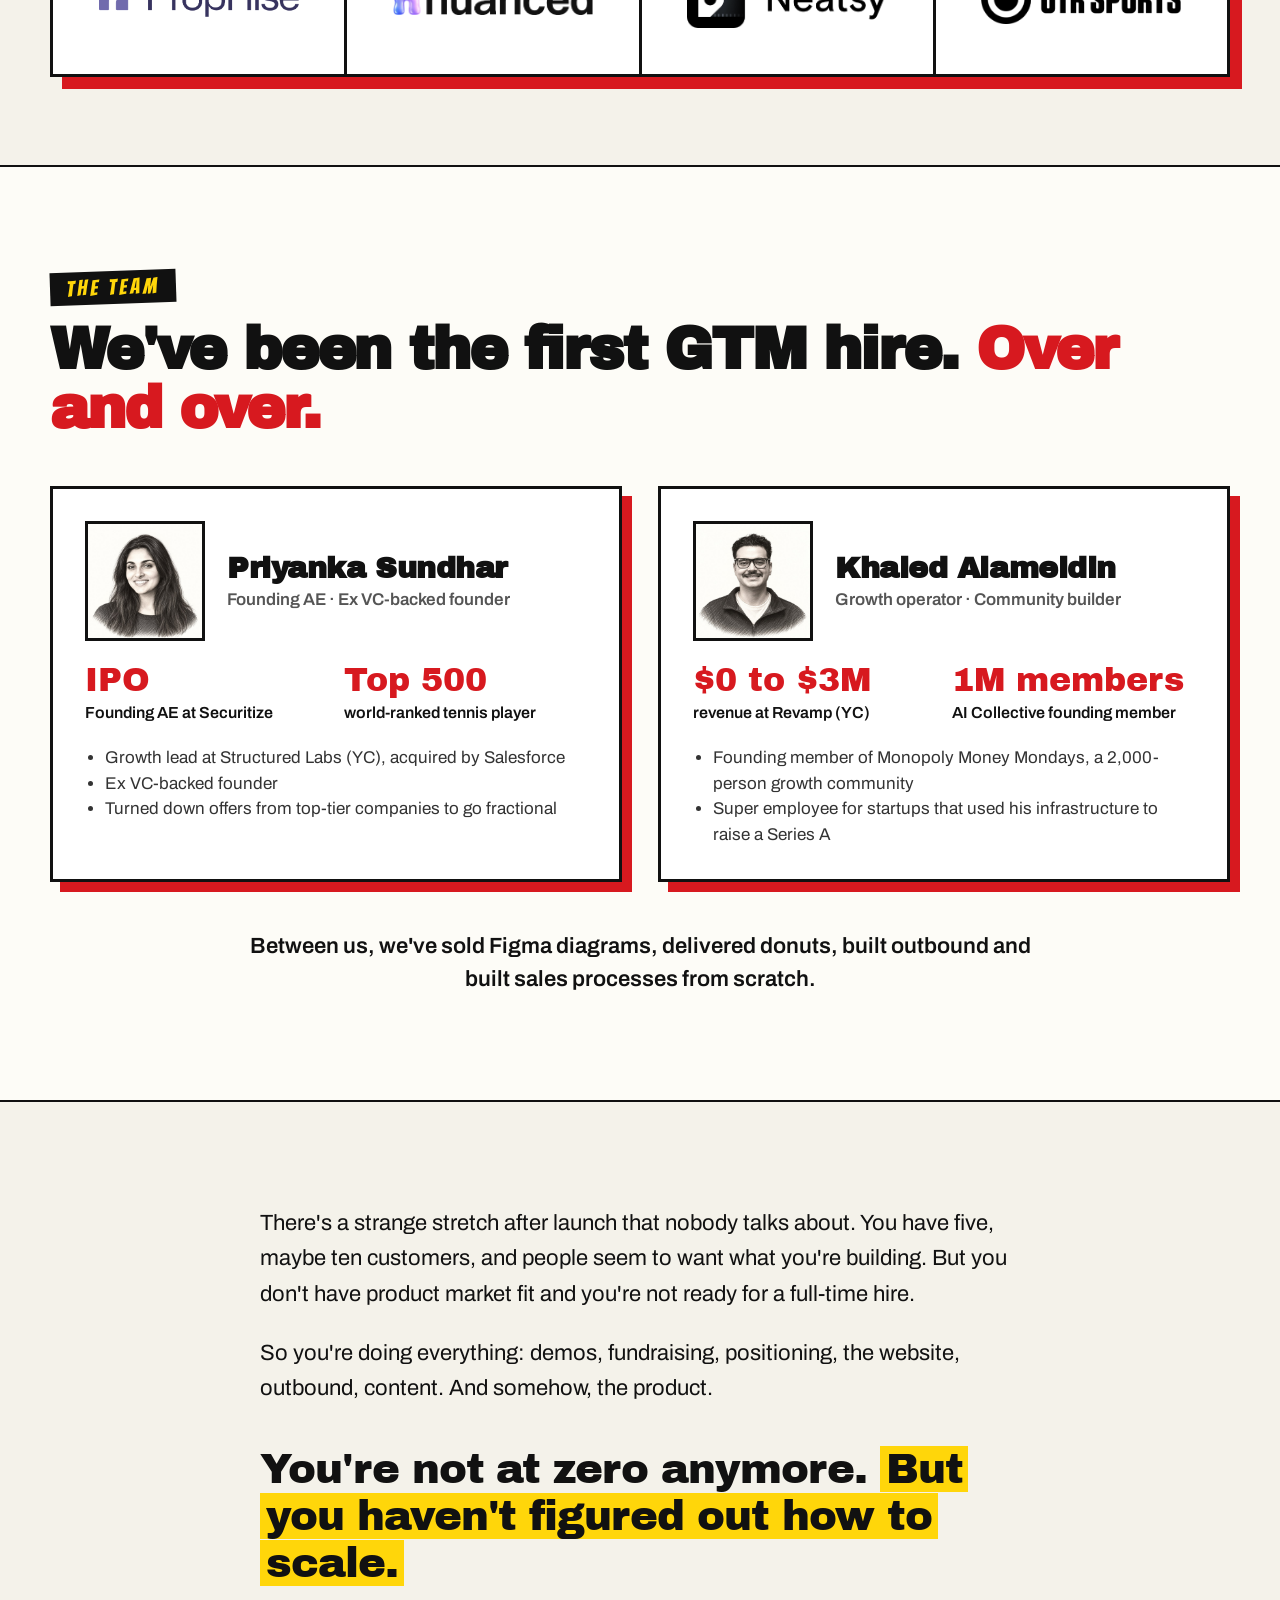
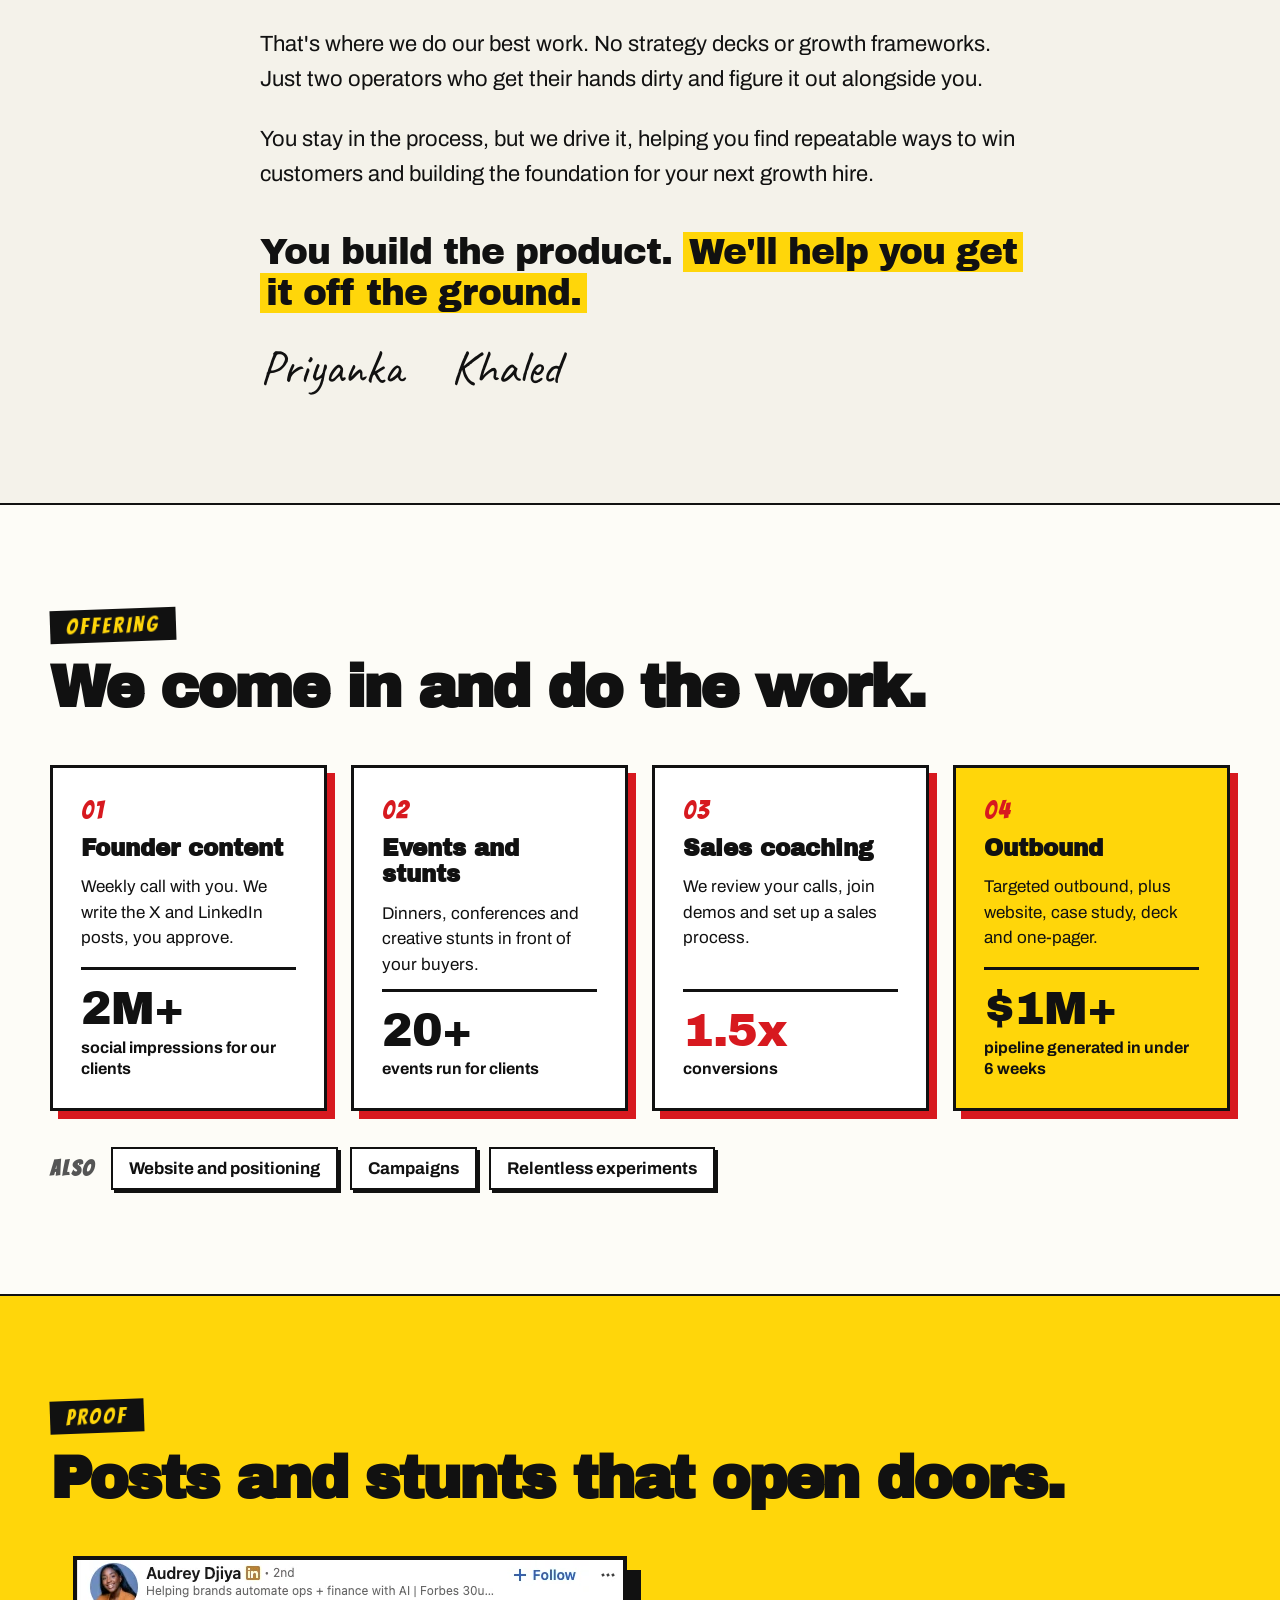
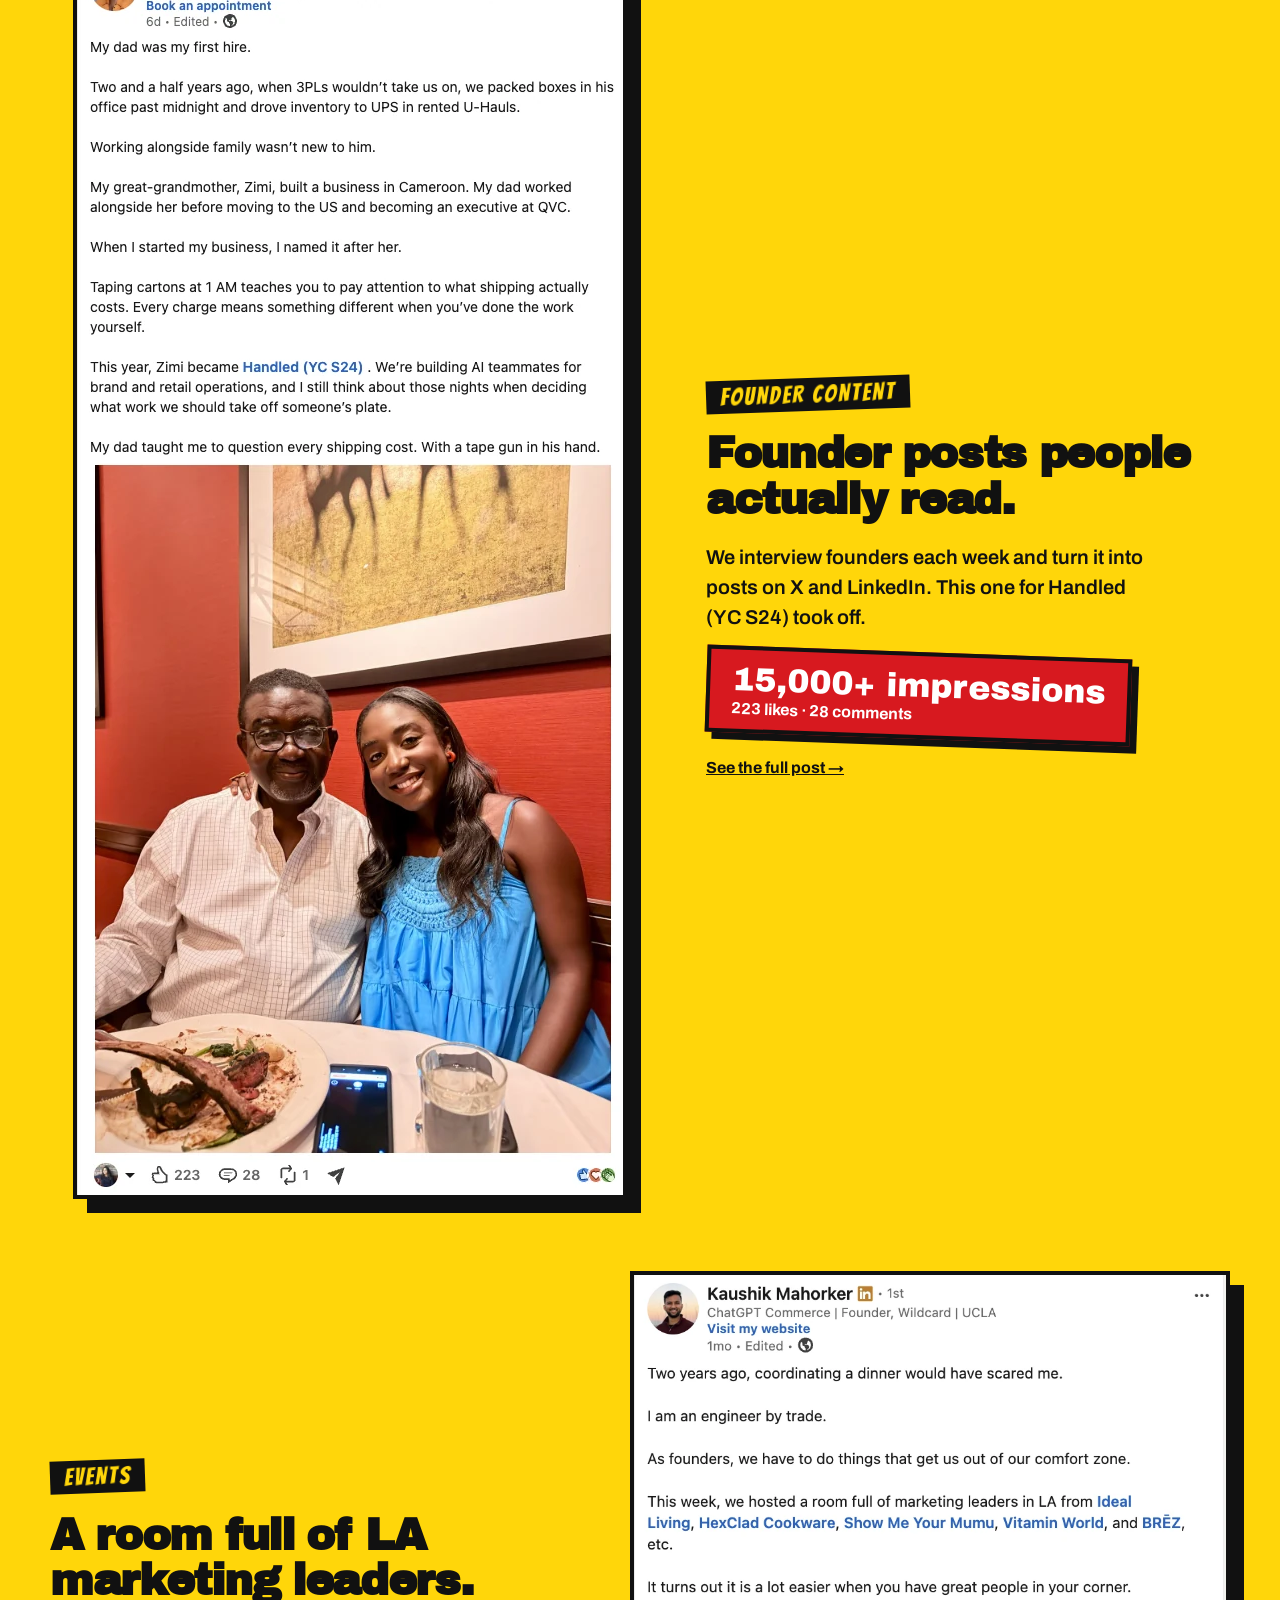
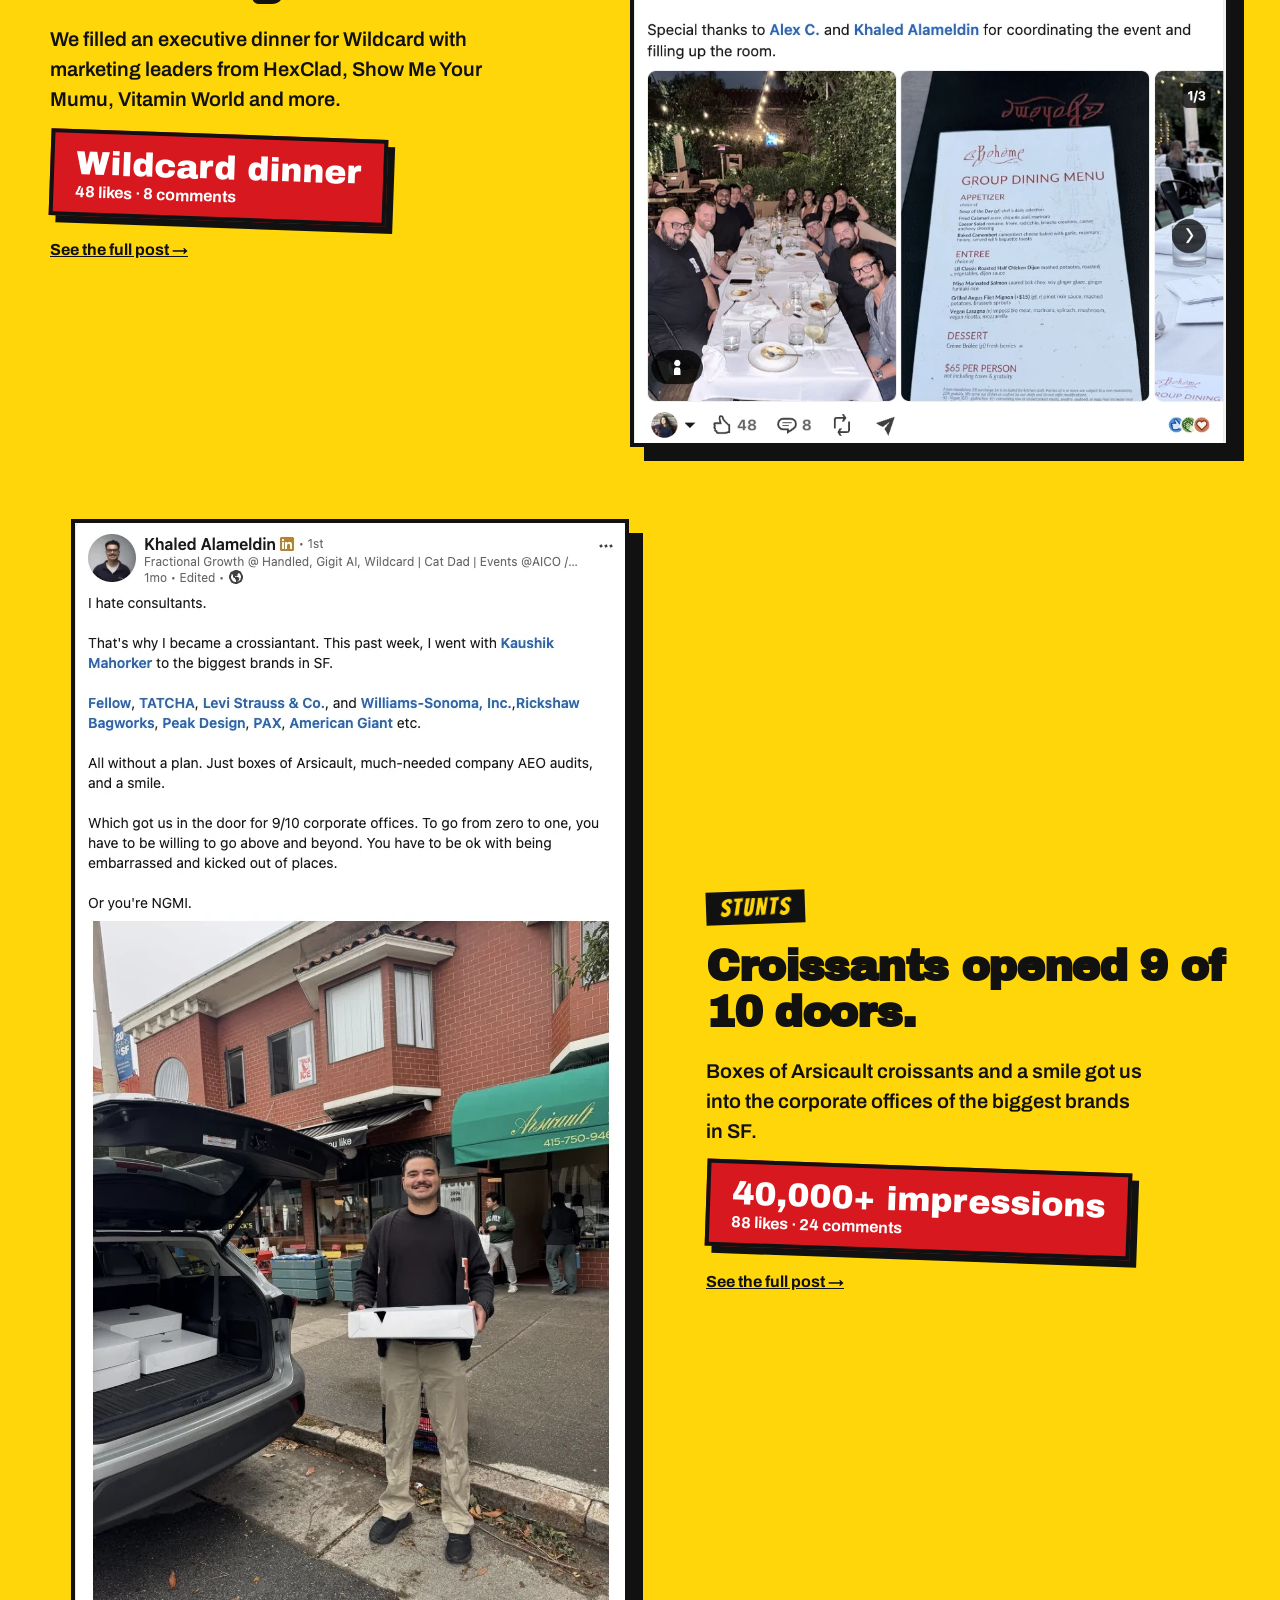
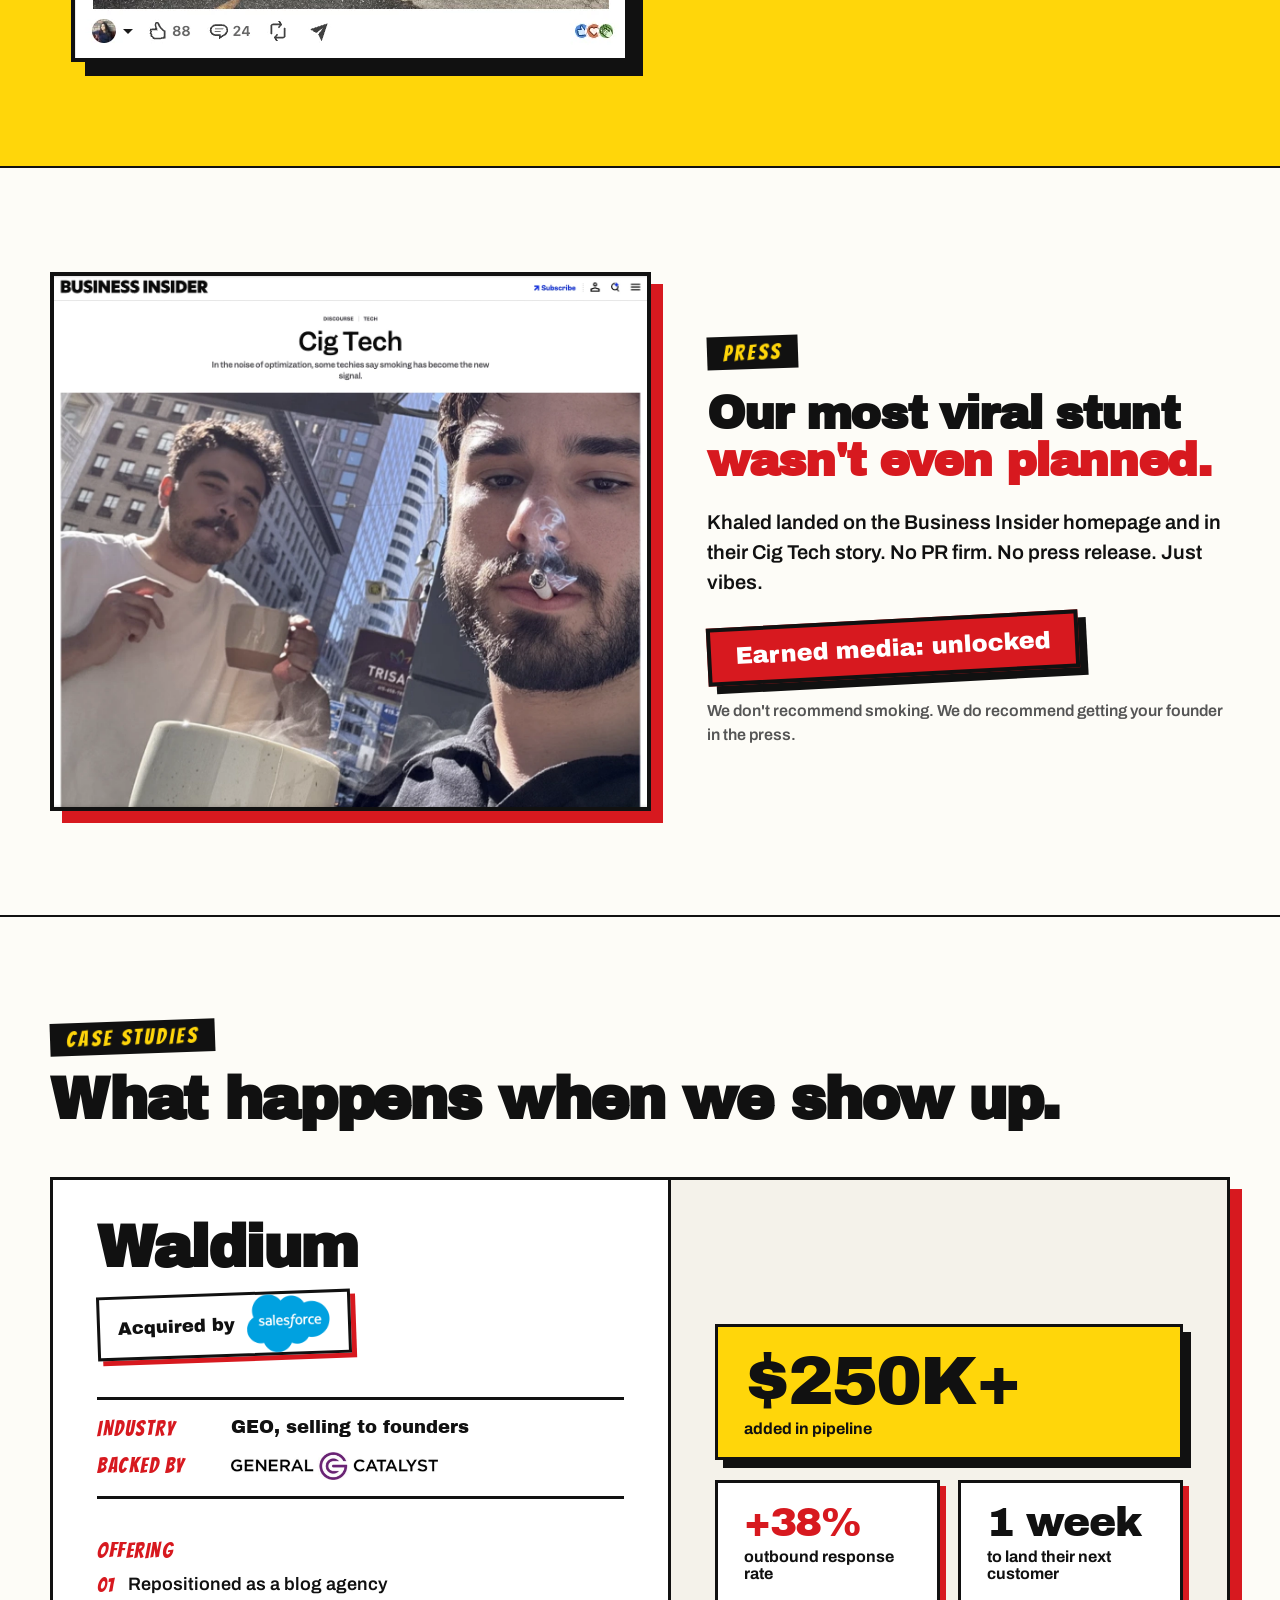
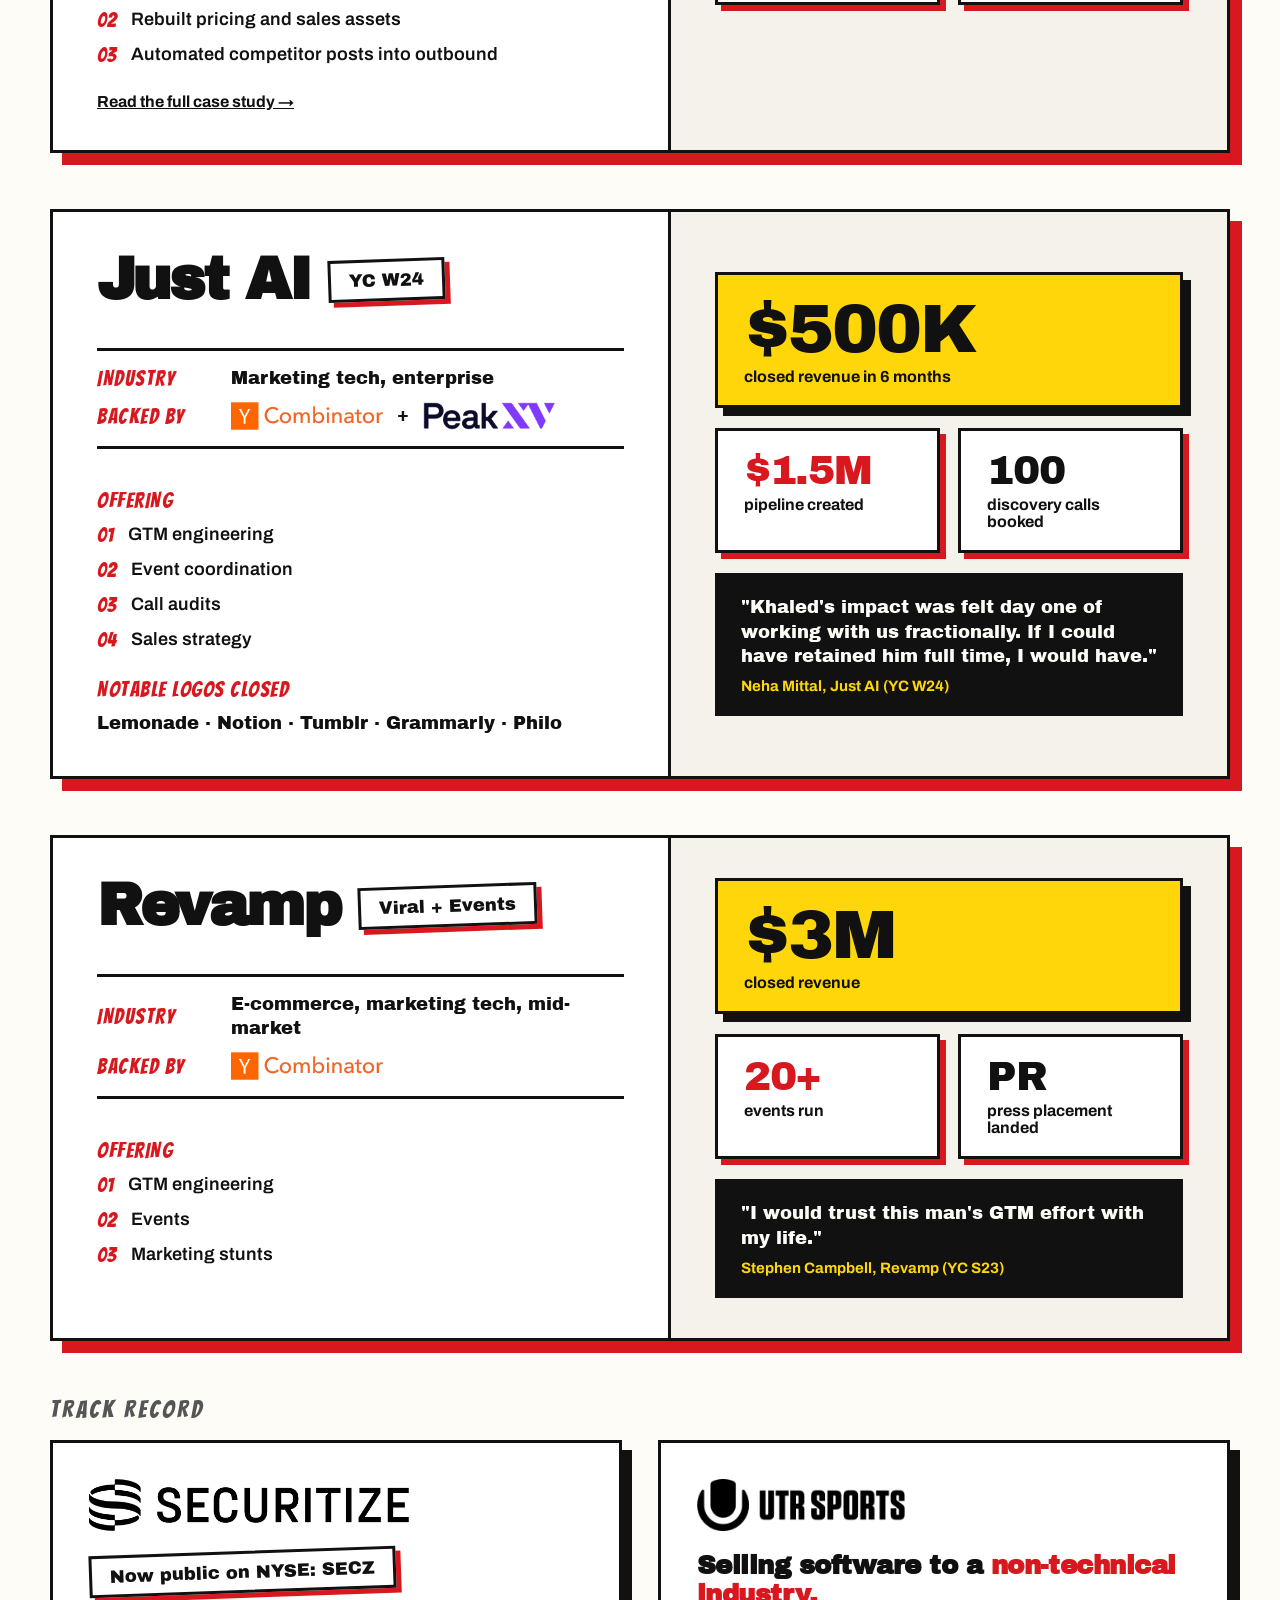
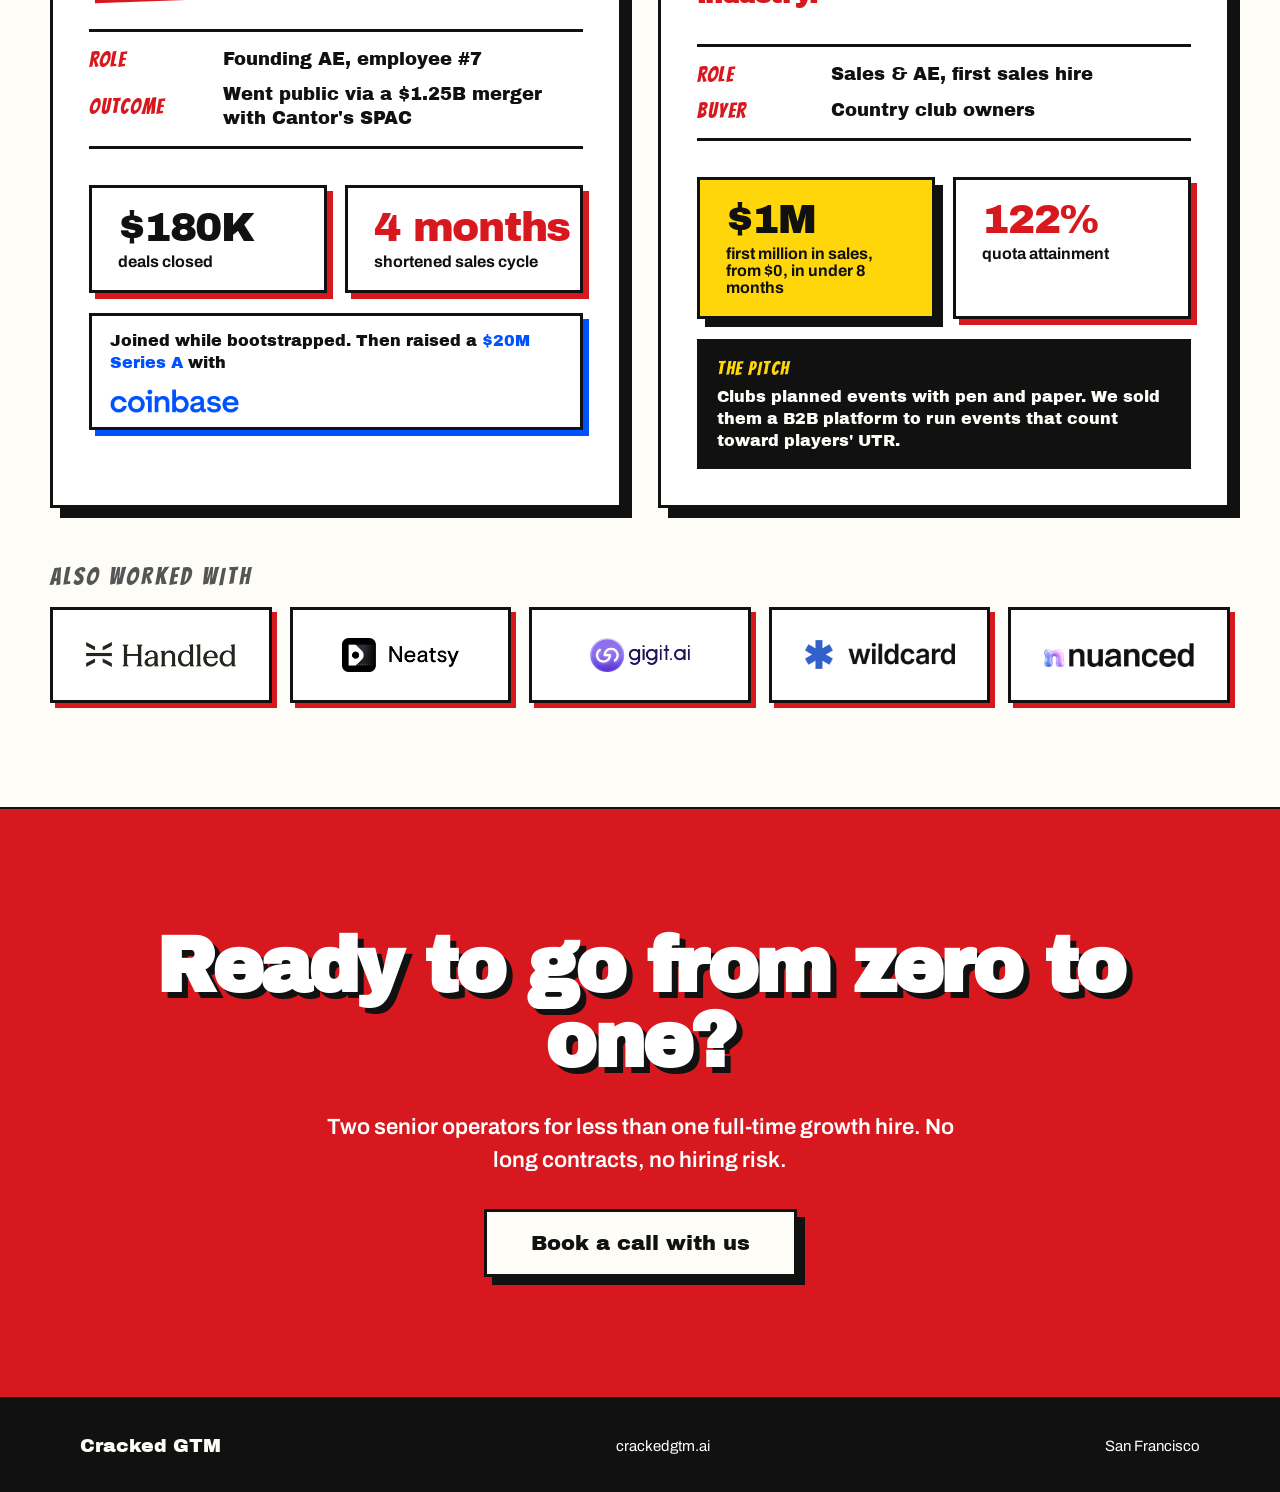
==== commit 4ee0124f: "Merge 3dd055d1ef0d4fe9d294ec6f96a4f3573099a122 into 858b02b09db35e3befee363d06357ae030919238" ====
--- a/index.html
+++ b/index.html
@@ -363,7 +363,7 @@
         <div class="result"><b>$1M+</b><span>pipeline generated in under 6 weeks</span></div>
       </article>
     </div>
-    <div class="chips"><em>ALSO</em><span>Paid acquisition</span><span>SEO and GEO</span><span>Website and positioning</span><span>Campaigns</span><span>Relentless experiments</span></div>
+    <div class="chips"><em>ALSO</em><span>Website and positioning</span><span>Campaigns</span><span>Relentless experiments</span></div>
   </div>
 </section>
 
